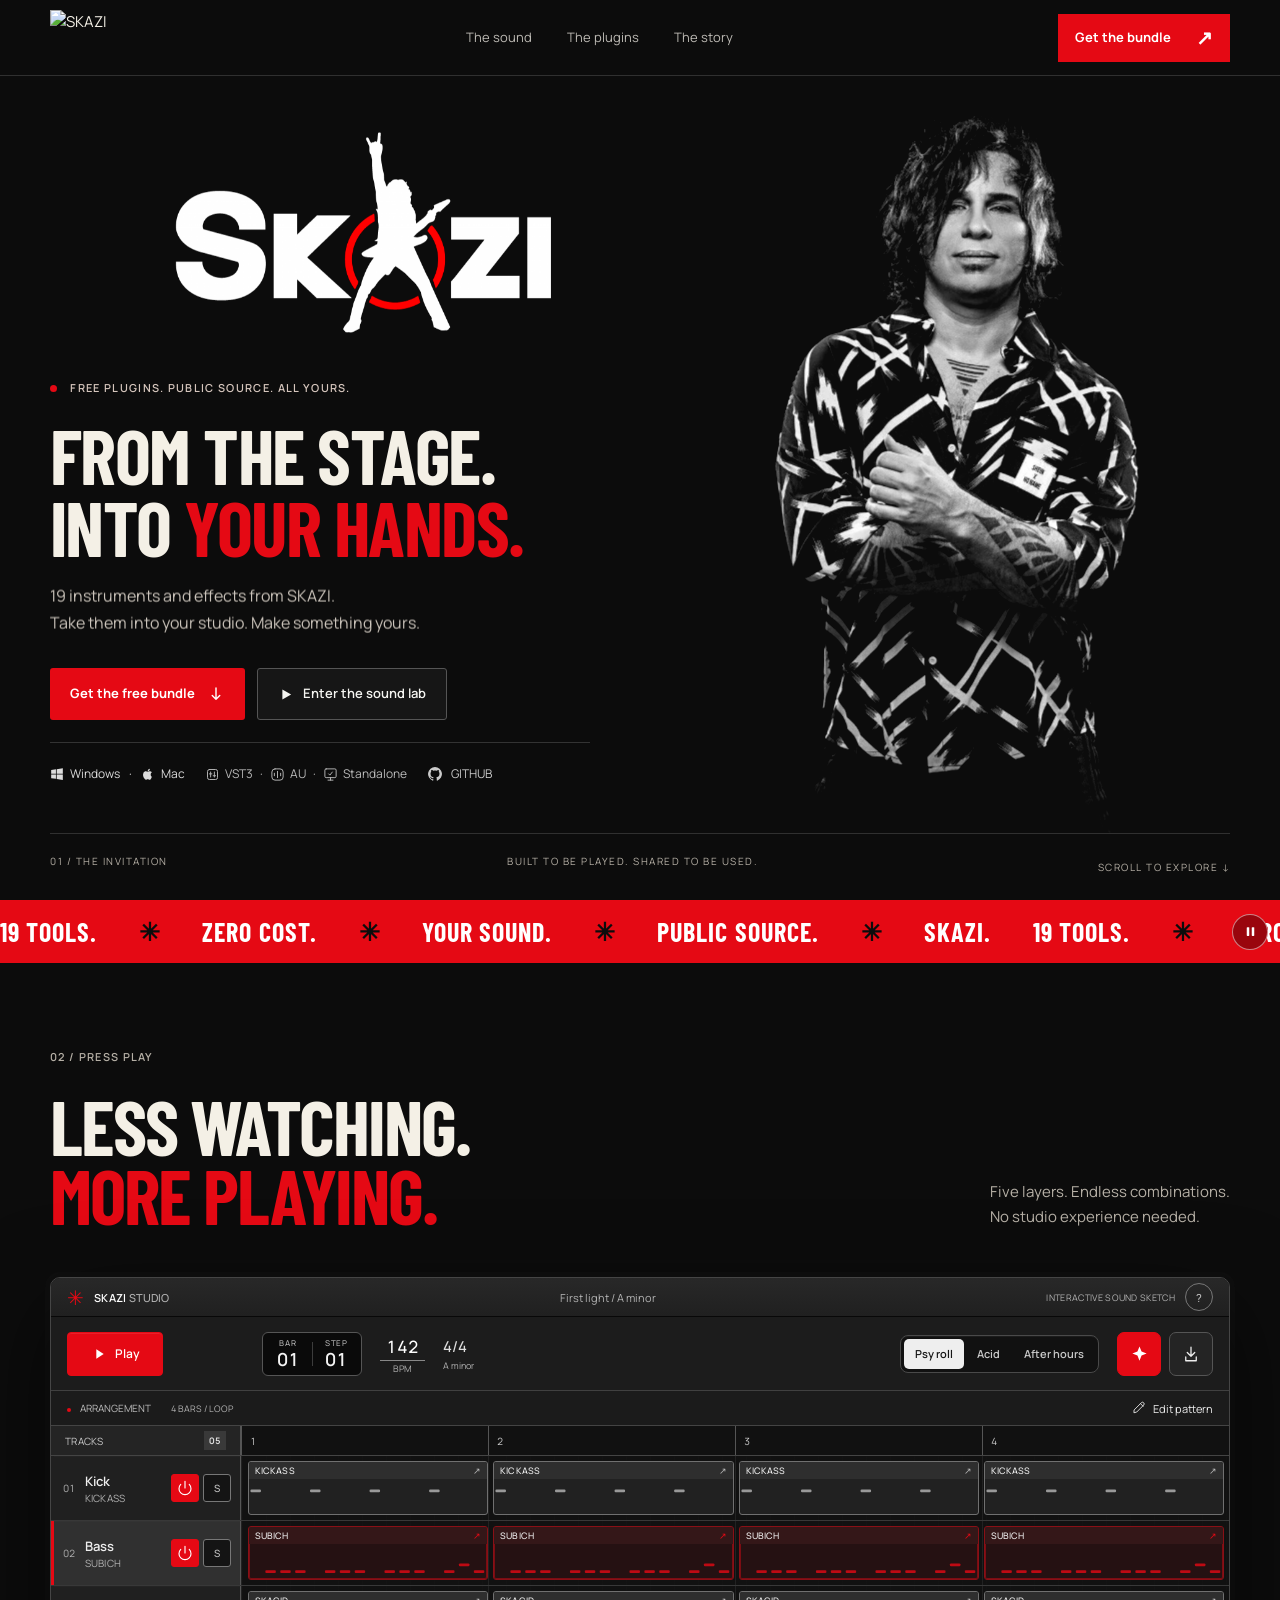
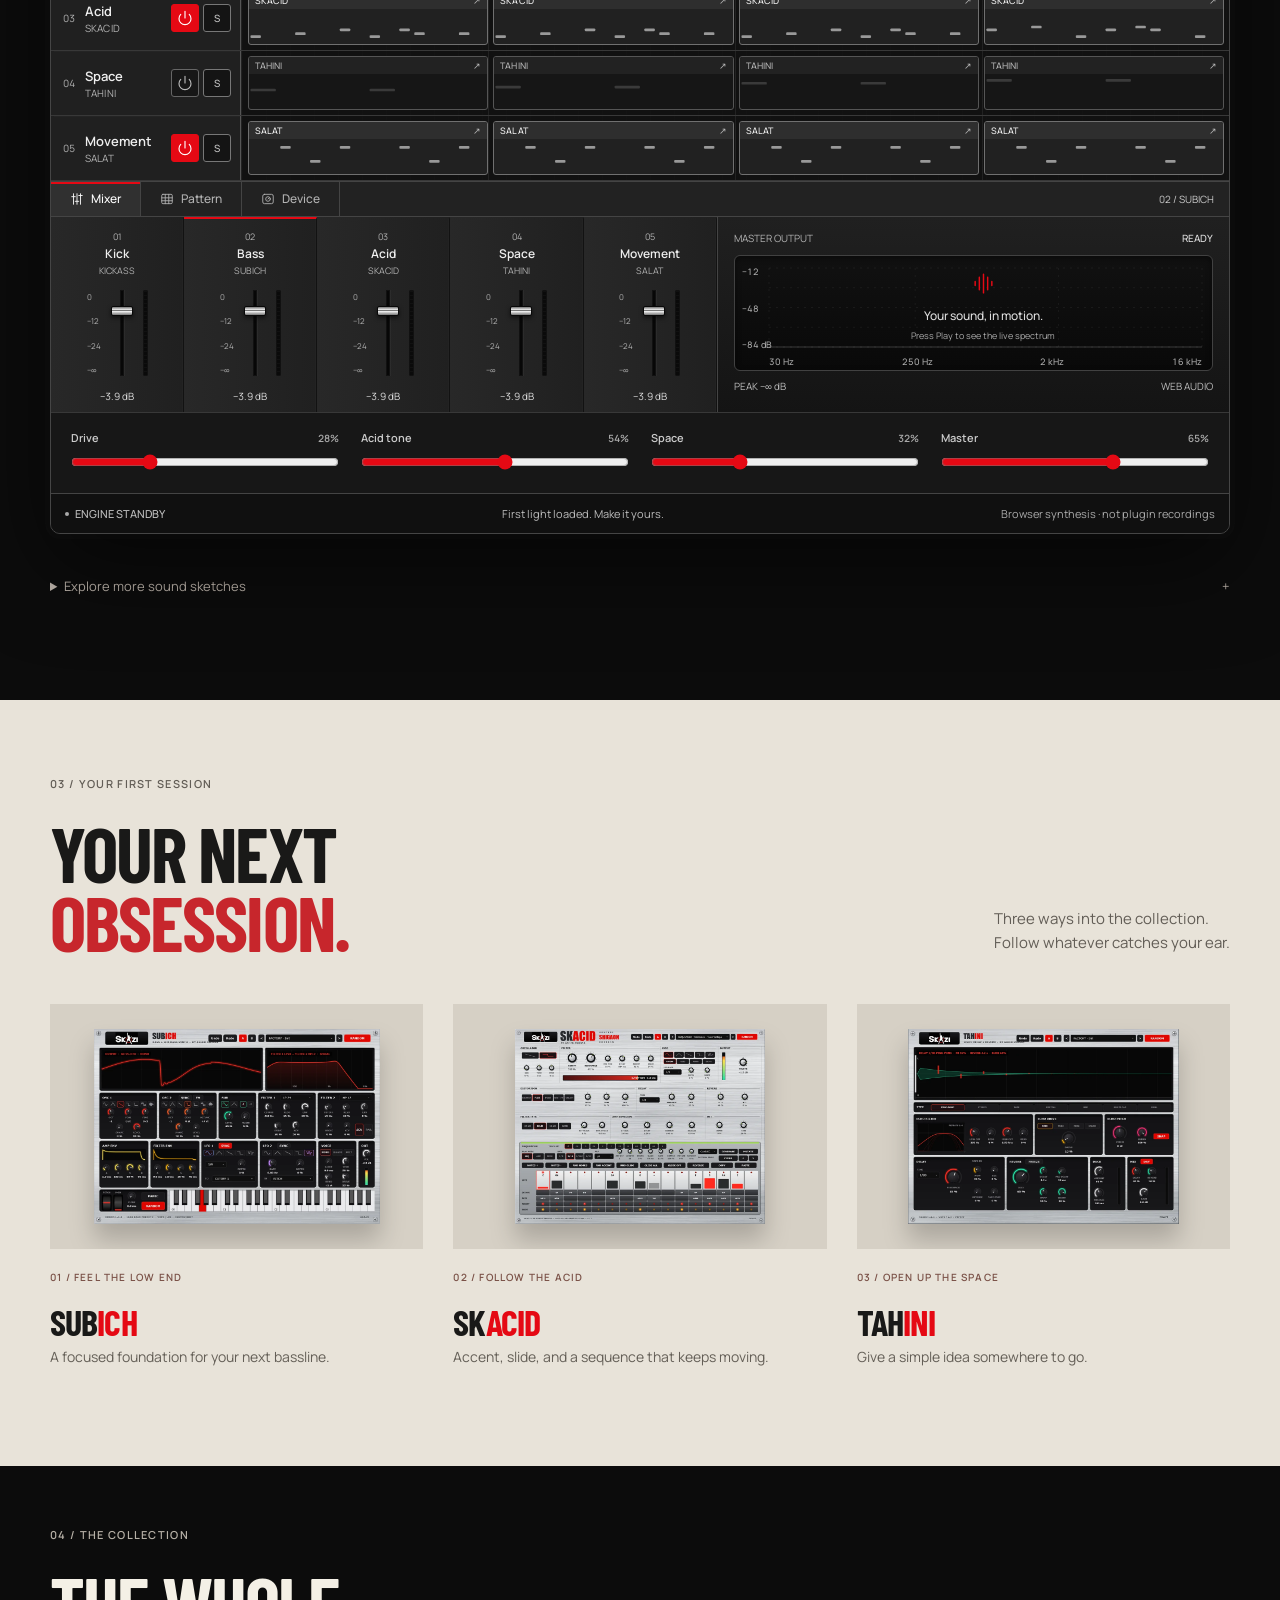
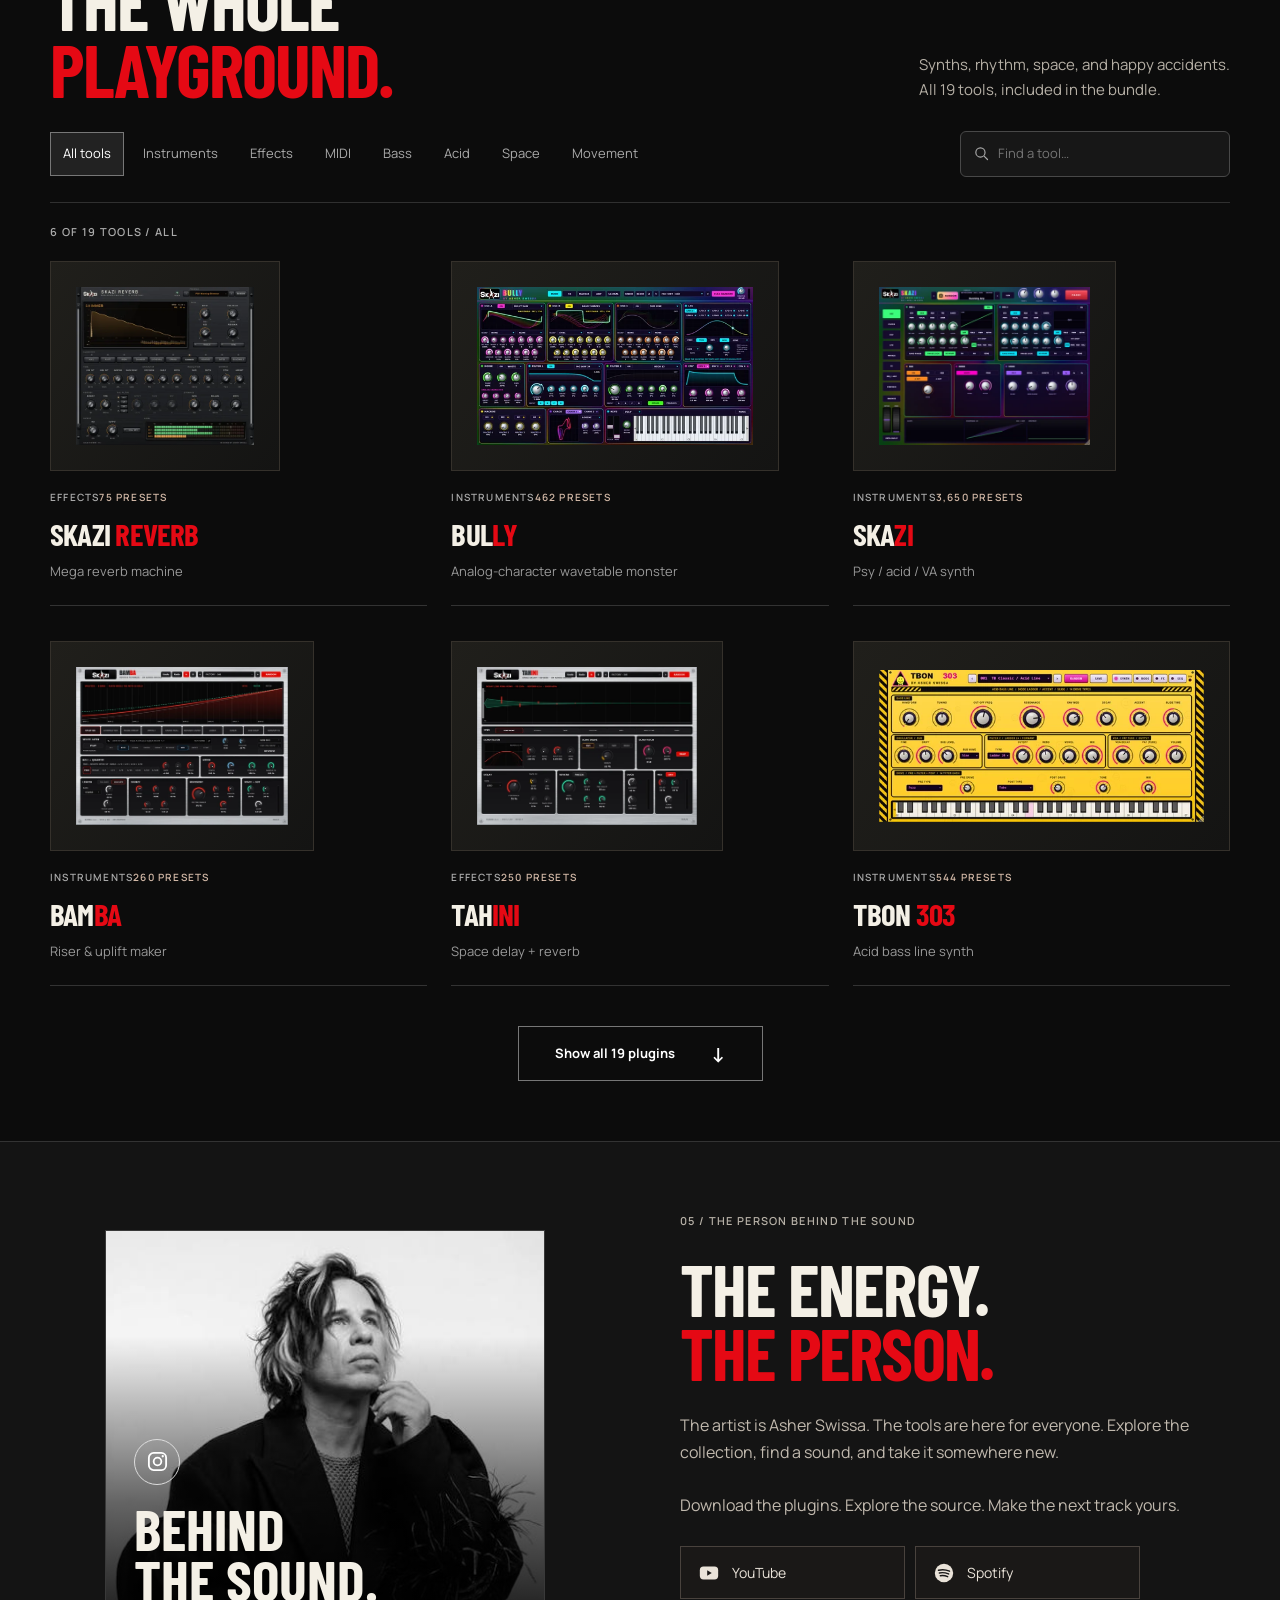
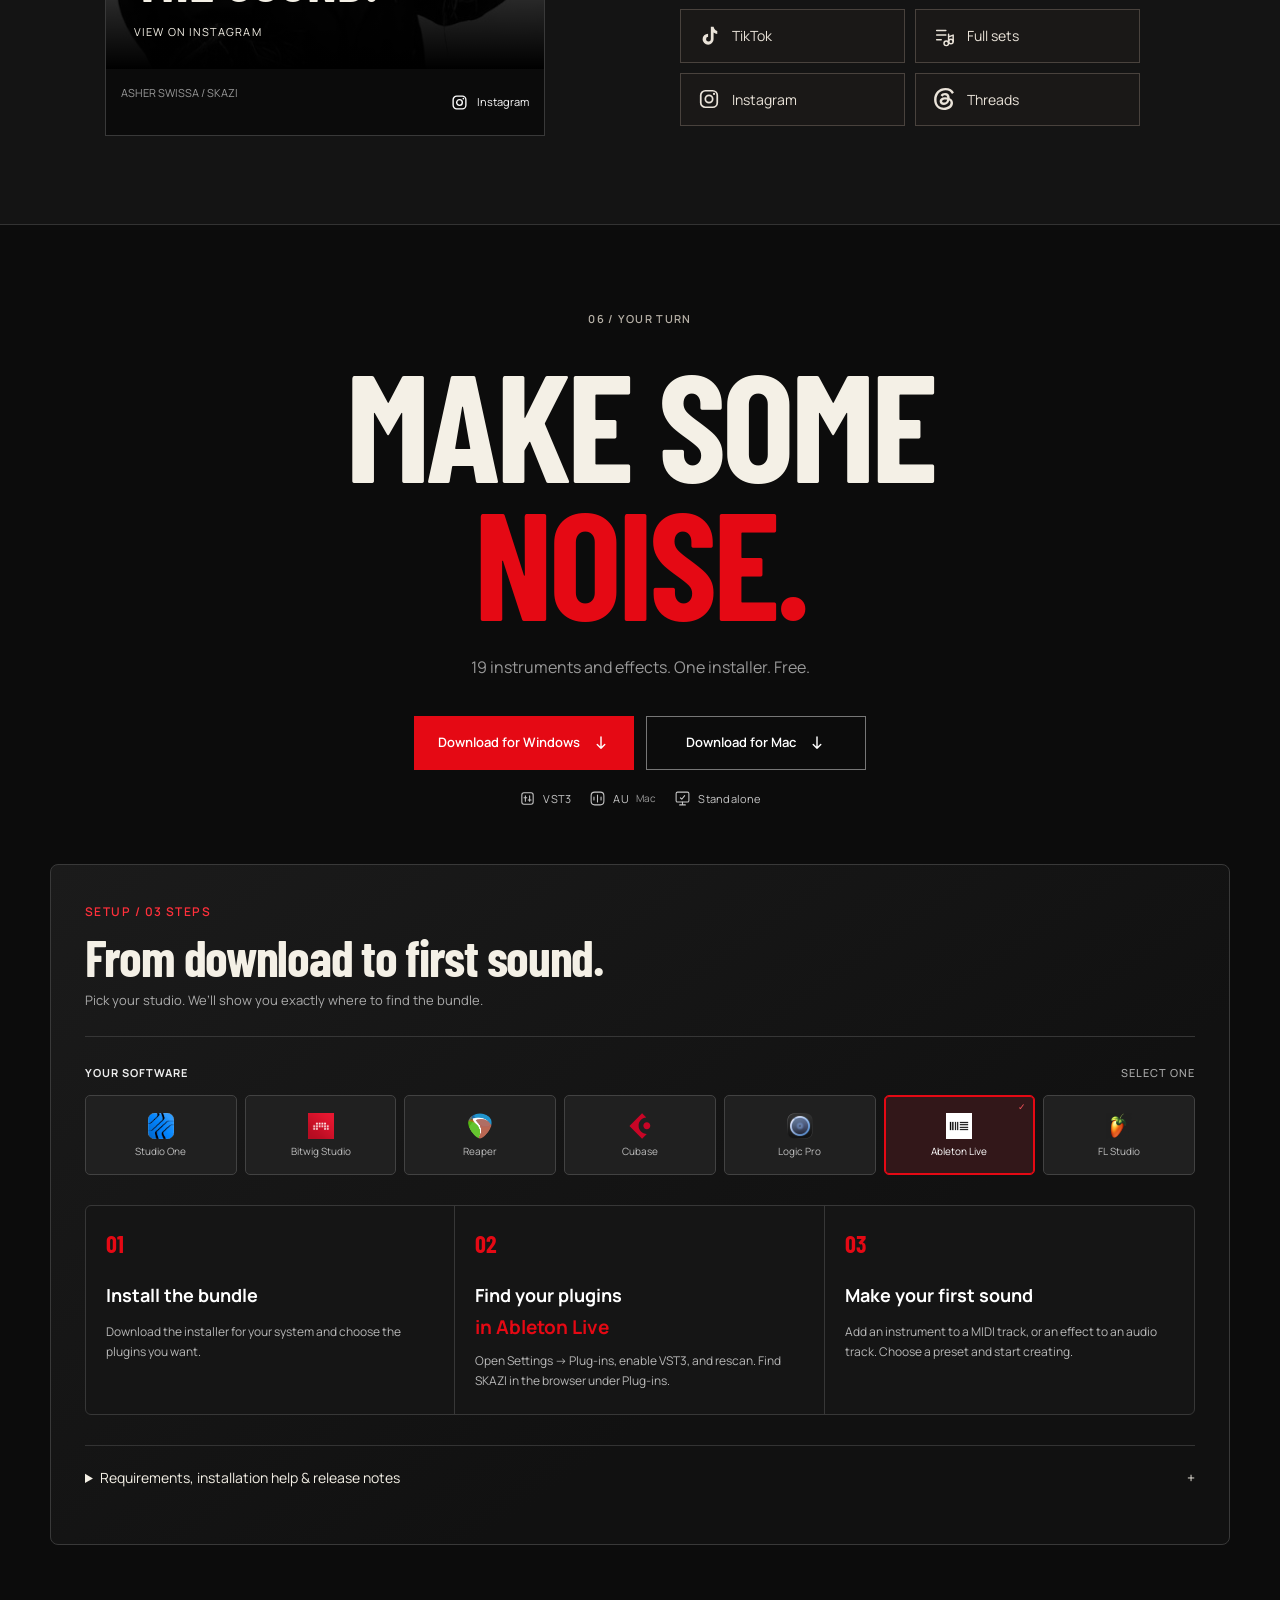
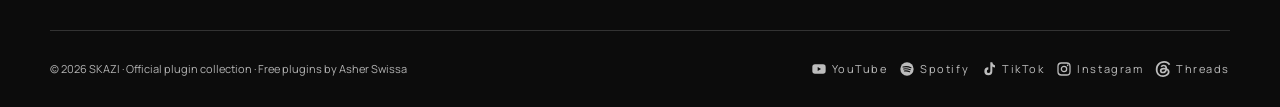
==== docs/demo/index.html @ 913bc7a5 "Stabilize hover surfaces and compact studio session actions" ====
<!doctype html>
<html lang="en"><head><meta charset="utf-8"><meta name="viewport" content="width=device-width,initial-scale=1"><title>SKAZI — From the stage. Into your hands.</title><meta name="description" content="Explore the SKAZI collection. Free synths and effects for your next track."><link rel="icon" href="../img/favicon.png"><script>
(()=>{const html=document.documentElement;try{const intro=new URL(location.href).searchParams.get('intro');const deep=location.hash&&location.hash!=='#'&&location.hash!=='#top';if(intro==='0'||matchMedia('(prefers-reduced-motion: reduce)').matches||(intro!=='1'&&(deep||sessionStorage.getItem('skazi-demo-intro-30'))))return;}catch{}html.classList.add('intro-pending');window.skaziOpeningFailsafe=setTimeout(()=>{html.classList.remove('intro-pending');const overlay=document.getElementById('site-intro');if(overlay)overlay.hidden=true;document.querySelectorAll('body>header,body>main,body>footer,body>.skip').forEach(el=>el.inert=false);},4500);})();
</script><link rel="stylesheet" href="demo.css?v=23"><link rel="stylesheet" href="direction.css?v=9"><link rel="stylesheet" href="motion.css?v=9"><link rel="stylesheet" href="refined.css?v=12"><link rel="stylesheet" href="workstation.css?v=19"><link rel="stylesheet" href="finish.css?v=31"><link rel="stylesheet" href="polish.css?v=27"><link rel="stylesheet" href="updates.css?v=28"><link rel="stylesheet" href="handoff.css?v=37"><script src="opening.js?v=30" defer></script><script src="studio-engine.js?v=36" defer></script><script src="demo.js?v=37" defer></script><script src="motion.js?v=37" defer></script><script src="workstation.js?v=36" defer></script><script src="pattern-editor.js?v=36" defer></script></head>
<body><div id="site-intro" tabindex="-1" role="dialog" aria-modal="true" aria-label="SKAZI introduction" hidden><div class="intro-mark"><img src="../img/skazi-hero-logo.png" alt="SKAZI" width="1024" height="532"></div><div class="intro-line" aria-hidden="true"></div><button type="button" class="intro-skip">SKIP INTRO</button></div><div class="reading-progress" aria-hidden="true"></div><a class="skip" href="#main">Skip to content</a>
<header><a href="#" class="brand header-brand-hidden" aria-label="SKAZI, back to top" aria-hidden="true" tabindex="-1"><img src="../img/skazi-logo.png" alt="SKAZI"></a><button class="mobile-menu" id="mobile-menu" aria-expanded="false" aria-controls="main-navigation">Menu</button><nav id="main-navigation" aria-label="Main navigation"><a href="#sound">The sound</a><a href="#collection">The plugins</a><a href="#story">The story</a></nav><a class="button small header-cta-hidden" id="header-download" aria-hidden="true" tabindex="-1" href="#download">Get the bundle <span>↗</span></a></header>
<main id="main" tabindex="-1"><section class="hero shell" aria-labelledby="hero-title"><div class="hero-wordmark"><img src="../img/skazi-hero-logo.png" alt="SKAZI"></div><div class="hero-art" data-color-portrait><img src="../img/skazi-artist-1280.webp" alt="Asher Swissa, SKAZI"><img src="../img/skazi-artist-1280.webp" class="hero-color-reveal" alt="" aria-hidden="true"><span class="art-caption">ASHER SWISSA — THE STUDIO IS OPEN</span></div><div class="hero-copy"><p class="eyebrow"><i></i> FREE PLUGINS. PUBLIC SOURCE. ALL YOURS.</p><h1 id="hero-title">FROM THE STAGE.<br>INTO <em>YOUR HANDS.</em></h1><p class="intro">19 instruments and effects from SKAZI.<br>Take them into your studio. Make something yours.</p><div class="actions"><a class="button" href="#download">Get the free bundle <svg class="download-icon" viewBox="0 0 24 24" aria-hidden="true"><path d="M12 4v15m-5-5 5 5 5-5"/></svg></a><a class="text-link" href="#sound"><svg viewBox="0 0 24 24" aria-hidden="true"><path d="m7 4 14 8-14 8z"/></svg>Enter the sound lab</a></div><div class="hero-facts"><span class="platform-support"><svg viewBox="0 0 24 24" aria-hidden="true"><path d="M2 5.2 10.2 4v7.4H2zm9.5-1.4L22 2v9.4H11.5zM2 12.9h8.2v7.4L2 19.1zm9.5 0H22v9.4l-10.5-1.8z"/></svg><span>Windows</span><span class="platform-and">·</span><svg viewBox="0 0 24 24" aria-hidden="true"><path d="M16.6 12.8c0-2.4 2-3.6 2.1-3.7-1.1-1.7-2.9-1.9-3.5-1.9-1.5-.2-2.9.8-3.7.8-.7 0-1.9-.8-3.2-.8-1.6 0-3.1 1-4 2.5-1.7 3-.5 7.3 1.2 9.7.8 1.1 1.7 2.4 2.9 2.4s1.6-.8 3.1-.8 1.8.8 3.1.8 2.1-1.1 2.8-2.3c.8-1.3 1.2-2.6 1.3-2.7-.1 0-2.1-.8-2.1-4zM14.2 5.9c.7-.8 1.1-1.8 1-2.9-.9 0-2 .6-2.7 1.4-.6.7-1.1 1.7-1 2.8 1 .1 2-.5 2.7-1.3z"/></svg><span>Mac</span></span><span class="format-support"><span><svg viewBox="0 0 24 24" aria-hidden="true"><rect x="4" y="4" width="16" height="16" rx="3"/><path d="M9 8v8m6-8v8M7 11h4m2 3h4"/></svg>VST3</span><span aria-hidden="true">·</span><span><svg viewBox="0 0 24 24" aria-hidden="true"><rect x="3" y="3" width="18" height="18" rx="5"/><path d="M7 10v4m5-7v10m5-7v4"/></svg>AU</span><span aria-hidden="true">·</span><span><svg viewBox="0 0 24 24" aria-hidden="true"><rect x="3" y="3" width="18" height="14" rx="2"/><path d="M8 21h8m-4-4v4m-3-10 2 2 4-5"/></svg>Standalone</span></span><a href="https://github.com/slazoasher/skazi-bundle" target="_blank" rel="noopener"><svg viewBox="0 0 24 24" aria-hidden="true"><path d="M12 1.5a10.5 10.5 0 0 0-3.32 20.46c.53.1.72-.23.72-.51v-1.79c-2.93.64-3.55-1.25-3.55-1.25-.48-1.21-1.17-1.53-1.17-1.53-.96-.66.07-.64.07-.64 1.06.08 1.62 1.09 1.62 1.09.94 1.61 2.46 1.14 3.06.87.09-.68.37-1.14.67-1.4-2.34-.27-4.8-1.17-4.8-5.19 0-1.15.41-2.09 1.08-2.82-.11-.27-.47-1.34.1-2.79 0 0 .88-.28 2.89 1.08a10.1 10.1 0 0 1 5.26 0c2.01-1.36 2.89-1.08 2.89-1.08.57 1.45.21 2.52.1 2.79.67.73 1.08 1.67 1.08 2.82 0 4.03-2.47 4.92-4.82 5.18.38.33.72.97.72 1.96v2.7c0 .28.19.61.73.51A10.5 10.5 0 0 0 12 1.5z"/></svg>GITHUB</a></div></div><div class="hero-foot"><span>01 / THE INVITATION</span><span>BUILT TO BE PLAYED. SHARED TO BE USED.</span><a href="#sound">SCROLL TO EXPLORE ↓</a></div></section><div class="ticker" aria-hidden="true"><span>19 TOOLS.</span>✳<span>ZERO COST.</span>✳<span>YOUR SOUND.</span>✳<span>PUBLIC SOURCE.</span>✳<span>SKAZI.</span></div>
<section class="shell section" id="sound"><div class="section-heading"><div><p class="eyebrow">02 / PRESS PLAY</p><h2>LESS WATCHING.<br><em>MORE PLAYING.</em></h2></div><p>Five layers. Endless combinations.<br>No studio experience needed.</p></div><div class="lab studio-workstation" id="lab"><div class="studio-title"><span class="studio-emblem" aria-hidden="true">✳</span><span>SKAZI <b>STUDIO</b></span><span class="project-name"><span id="session-title">First light / A minor</span></span><span class="studio-demo">INTERACTIVE SOUND SKETCH</span><button id="studio-help-toggle" aria-label="How to use the studio" aria-expanded="false" aria-controls="studio-help" title="How to use the studio">?</button></div><div id="studio-help" hidden><b>Your first session</b><span>1. Press Play.</span><span>2. Use the power icons to enable tracks, or S to solo one.</span><span>3. Shape levels in Mixer. Edit notes in Pattern. Presets and builds enter on the next bar. Save loop exports your mix as WAV.</span></div><div class="studio-transport"><div class="transport-actions"><button id="transport" class="button audio-control" aria-label="Play" aria-pressed="false"><svg viewBox="0 0 24 24" aria-hidden="true"><path d="m8 5 11 7-11 7z"/></svg><span class="control-label">Play</span></button><button id="reset-session" class="transport-reset audio-control" aria-label="Stop and rewind" title="Stop and rewind" hidden><svg viewBox="0 0 24 24" aria-hidden="true"><rect x="6" y="6" width="12" height="12" rx="2"/></svg><span class="control-label">Stop</span></button></div><div class="studio-time" role="group" aria-label="Loop position: bar and step"><div class="position-values"><span class="position-unit"><small>BAR</small><b id="daw-bar">01</b></span><span class="position-divider" aria-hidden="true"></span><span class="position-unit"><small>STEP</small><b id="daw-step">01</b></span></div><span id="daw-position" class="sr" aria-hidden="true">01 : 01</span></div><label class="tempo-control"><input id="studio-tempo" type="number" min="80" max="170" value="142" aria-label="Tempo in beats per minute"><span>BPM</span></label><div class="studio-meter"><b>4/4</b><span id="session-key">A minor</span></div><div class="studio-presets" role="group" aria-label="Session preset"><button data-session="roll" aria-pressed="true"><b>Psy roll</b></button><button data-session="acid" aria-pressed="false"><b>Acid</b></button><button data-session="minimal" aria-pressed="false"><b>After hours</b></button></div><div class="studio-session-actions" role="group" aria-label="Session actions"><button id="build-drop" aria-label="Build the drop" title="Build the drop" class="button outline"><svg viewBox="0 0 24 24" aria-hidden="true"><path d="m12 3 2.6 6.4L21 12l-6.4 2.6L12 21l-2.6-6.4L3 12l6.4-2.6z"/></svg></button><button id="export-loop" type="button" aria-label="Save loop as WAV" title="Save four bars as stereo WAV"><svg viewBox="0 0 24 24" aria-hidden="true"><path d="M12 3v12m-5-5 5 5 5-5M5 16v5h14v-5"/></svg></button></div></div><div class="arranger-caption"><span><i></i> ARRANGEMENT</span><span>4 BARS / LOOP</span><button id="edit-pattern" aria-pressed="false"><svg viewBox="0 0 24 24" aria-hidden="true"><path d="m15 5 4 4M4 20l4-1L20 7a2.8 2.8 0 0 0-4-4L4 15z"/></svg><span>Edit pattern</span></button></div><div class="arranger-scroll" tabindex="0" role="region" aria-label="Four-bar arrangement. Scroll horizontally to explore the timeline."><div class="daw-arrangement"><div class="arranger-ruler"><span>TRACKS <b>05</b></span><div><span>1</span><span>2</span><span>3</span><span>4</span></div></div><div class="rack-playhead" aria-hidden="true"></div><div class="arranger-track" data-track="kick" style="--track-color:var(--kick)"><div class="arranger-track-head"><button class="select-track" data-select-track="kick" aria-pressed="false" aria-label="Select Kick track"><span>01</span><div><b>Kick</b><small>KICKASS</small></div></button><div class="track-tools"><button data-layer="kick" aria-pressed="true" aria-label="Enable Kick" title="Enable / mute Kick"><svg viewBox="0 0 24 24" aria-hidden="true"><path d="M18.36 6.64a9 9 0 1 1-12.73 0M12 2v10"/></svg></button><button data-solo="kick" aria-pressed="false" aria-label="Solo Kick" title="Solo Kick">S</button></div></div><div class="arranger-clips" role="group" data-clips="kick" aria-label="Kick clips"></div></div><div class="arranger-track" data-track="bass" style="--track-color:var(--bass)"><div class="arranger-track-head"><button class="select-track" data-select-track="bass" aria-pressed="true" aria-label="Select Bass track"><span>02</span><div><b>Bass</b><small>SUBICH</small></div></button><div class="track-tools"><button data-layer="bass" aria-pressed="true" aria-label="Enable Bass" title="Enable / mute Bass"><svg viewBox="0 0 24 24" aria-hidden="true"><path d="M18.36 6.64a9 9 0 1 1-12.73 0M12 2v10"/></svg></button><button data-solo="bass" aria-pressed="false" aria-label="Solo Bass" title="Solo Bass">S</button></div></div><div class="arranger-clips" role="group" data-clips="bass" aria-label="Bass clips"></div></div><div class="arranger-track" data-track="acid" style="--track-color:var(--acid)"><div class="arranger-track-head"><button class="select-track" data-select-track="acid" aria-pressed="false" aria-label="Select Acid track"><span>03</span><div><b>Acid</b><small>SKACID</small></div></button><div class="track-tools"><button data-layer="acid" aria-pressed="false" aria-label="Enable Acid" title="Enable / mute Acid"><svg viewBox="0 0 24 24" aria-hidden="true"><path d="M18.36 6.64a9 9 0 1 1-12.73 0M12 2v10"/></svg></button><button data-solo="acid" aria-pressed="false" aria-label="Solo Acid" title="Solo Acid">S</button></div></div><div class="arranger-clips" role="group" data-clips="acid" aria-label="Acid clips"></div></div><div class="arranger-track" data-track="space" style="--track-color:var(--space)"><div class="arranger-track-head"><button class="select-track" data-select-track="space" aria-pressed="false" aria-label="Select Space track"><span>04</span><div><b>Space</b><small>TAHINI</small></div></button><div class="track-tools"><button data-layer="space" aria-pressed="false" aria-label="Enable Space" title="Enable / mute Space"><svg viewBox="0 0 24 24" aria-hidden="true"><path d="M18.36 6.64a9 9 0 1 1-12.73 0M12 2v10"/></svg></button><button data-solo="space" aria-pressed="false" aria-label="Solo Space" title="Solo Space">S</button></div></div><div class="arranger-clips" role="group" data-clips="space" aria-label="Space clips"></div></div><div class="arranger-track" data-track="fx" style="--track-color:var(--fx)"><div class="arranger-track-head"><button class="select-track" data-select-track="fx" aria-pressed="false" aria-label="Select Movement track"><span>05</span><div><b>Movement</b><small>SALAT</small></div></button><div class="track-tools"><button data-layer="fx" aria-pressed="false" aria-label="Enable Movement" title="Enable / mute Movement"><svg viewBox="0 0 24 24" aria-hidden="true"><path d="M18.36 6.64a9 9 0 1 1-12.73 0M12 2v10"/></svg></button><button data-solo="fx" aria-pressed="false" aria-label="Solo Movement" title="Solo Movement">S</button></div></div><div class="arranger-clips" role="group" data-clips="fx" aria-label="Movement clips"></div></div><div class="sequencer" aria-hidden="true"></div></div></div><div class="studio-dock-tabs" role="tablist" aria-label="Studio panels"><button role="tab" data-studio-panel="mixer" id="tab-mixer" aria-controls="panel-mixer" aria-selected="true"><svg viewBox="0 0 24 24" aria-hidden="true"><path d="M6 3v18m6-18v18m6-18v18M3 8h6m0 8h6m0-10h6"/></svg><span>Mixer</span></button><button role="tab" data-studio-panel="pattern" id="tab-pattern" aria-controls="panel-pattern" aria-selected="false"><svg viewBox="0 0 24 24" aria-hidden="true"><rect x="3" y="4" width="18" height="16" rx="2"/><path d="M9 4v16m6-16v16M3 10h18m-18 5h18"/></svg><span>Pattern</span></button><button role="tab" data-studio-panel="device" id="tab-device" aria-controls="panel-device" aria-selected="false"><svg viewBox="0 0 24 24" aria-hidden="true"><rect x="3" y="4" width="18" height="16" rx="3"/><circle cx="12" cy="12" r="4"/><path d="m12 12 2-2"/></svg><span>Device</span></button><span id="selected-track-label">02 / SUBICH</span></div><div class="studio-dock"><div id="panel-mixer" class="studio-panel" role="tabpanel" aria-labelledby="tab-mixer"><div class="studio-channels" role="group" aria-label="Channel mixer"><label class="studio-channel" style="--track-color:var(--kick)"><span>01</span><b>Kick</b><small>KICKASS</small><div class="studio-fader"><div class="fader-scale" aria-hidden="true"><span>0</span><span>−12</span><span>−24</span><span>−∞</span></div><input type="range" min="0" max="100" value="80" data-level="kick" aria-label="Kick volume"><div class="channel-meter" data-meter="kick" aria-hidden="true"></div></div><output data-level-output="kick">−3.9 dB</output></label><label class="studio-channel" style="--track-color:var(--bass)"><span>02</span><b>Bass</b><small>SUBICH</small><div class="studio-fader"><div class="fader-scale" aria-hidden="true"><span>0</span><span>−12</span><span>−24</span><span>−∞</span></div><input type="range" min="0" max="100" value="80" data-level="bass" aria-label="Bass volume"><div class="channel-meter" data-meter="bass" aria-hidden="true"></div></div><output data-level-output="bass">−3.9 dB</output></label><label class="studio-channel" style="--track-color:var(--acid)"><span>03</span><b>Acid</b><small>SKACID</small><div class="studio-fader"><div class="fader-scale" aria-hidden="true"><span>0</span><span>−12</span><span>−24</span><span>−∞</span></div><input type="range" min="0" max="100" value="80" data-level="acid" aria-label="Acid volume"><div class="channel-meter" data-meter="acid" aria-hidden="true"></div></div><output data-level-output="acid">−3.9 dB</output></label><label class="studio-channel" style="--track-color:var(--space)"><span>04</span><b>Space</b><small>TAHINI</small><div class="studio-fader"><div class="fader-scale" aria-hidden="true"><span>0</span><span>−12</span><span>−24</span><span>−∞</span></div><input type="range" min="0" max="100" value="80" data-level="space" aria-label="Space volume"><div class="channel-meter" data-meter="space" aria-hidden="true"></div></div><output data-level-output="space">−3.9 dB</output></label><label class="studio-channel" style="--track-color:var(--fx)"><span>05</span><b>Movement</b><small>SALAT</small><div class="studio-fader"><div class="fader-scale" aria-hidden="true"><span>0</span><span>−12</span><span>−24</span><span>−∞</span></div><input type="range" min="0" max="100" value="80" data-level="fx" aria-label="Movement volume"><div class="channel-meter" data-meter="fx" aria-hidden="true"></div></div><output data-level-output="fx">−3.9 dB</output></label></div><div class="studio-master"><div class="master-caption"><span>MASTER OUTPUT</span><strong id="session-state">READY</strong></div><div class="sound-stage"><canvas id="sound-canvas" role="img" aria-label="Live frequency spectrum with peak hold, from 30 Hz to 16 kHz and minus 84 to minus 12 decibels."></canvas><div class="spectrum-axis-y" aria-hidden="true"><span>−12</span><span>−48</span><span>−84 dB</span></div><div class="spectrum-axis-x" aria-hidden="true"><span>30 Hz</span><span>250 Hz</span><span>2 kHz</span><span>16 kHz</span></div><div class="spectrum-idle" aria-hidden="true"><span class="spectrum-idle-icon"><svg viewBox="0 0 24 24"><path d="M4 10v4m4-8v12m4-15v18m4-15v12m4-8v4"/></svg></span><b>Your sound, in motion.</b><span>Press Play to see the live spectrum</span></div></div><div class="master-readout"><span id="master-peak">PEAK −∞ dB</span><span id="engine-rate">WEB AUDIO</span></div><span id="session-layers" class="sr">KICK + BASS</span></div></div><div id="panel-pattern" class="studio-panel" role="tabpanel" aria-labelledby="tab-pattern" hidden><div class="pattern-channel" data-editor="kick" hidden style="--track-color:var(--kick)"><div class="pattern-key"><b>Kick</b><span>KICKASS / 16 STEPS</span><small>Click to add or select a note. Shape it below.</small></div><div class="track-pattern" data-pattern="kick" role="group" aria-label="Kick pattern"></div></div><div class="pattern-channel" data-editor="bass"  style="--track-color:var(--bass)"><div class="pattern-key"><b>Bass</b><span>SUBICH / 16 STEPS</span><small>Click to add or select a note. Shape it below.</small></div><div class="track-pattern" data-pattern="bass" role="group" aria-label="Bass pattern"></div></div><div class="pattern-channel" data-editor="acid" hidden style="--track-color:var(--acid)"><div class="pattern-key"><b>Acid</b><span>SKACID / 16 STEPS</span><small>Click to add or select a note. Shape it below.</small></div><div class="track-pattern" data-pattern="acid" role="group" aria-label="Acid pattern"></div></div><div class="pattern-channel" data-editor="space" hidden style="--track-color:var(--space)"><div class="pattern-key"><b>Space</b><span>TAHINI / 16 STEPS</span><small>Click to add or select a note. Shape it below.</small></div><div class="track-pattern" data-pattern="space" role="group" aria-label="Space pattern"></div></div><div class="pattern-channel" data-editor="fx" hidden style="--track-color:var(--fx)"><div class="pattern-key"><b>Movement</b><span>SALAT / 16 STEPS</span><small>Click to add or select a note. Shape it below.</small></div><div class="track-pattern" data-pattern="fx" role="group" aria-label="Movement pattern"></div></div></div><div id="panel-device" class="studio-panel" role="tabpanel" aria-labelledby="tab-device" hidden><div class="device-channel" data-device="kick" hidden><img src="../img/kickass-480.webp" alt="KICKASS interface"><div><span class="studio-label">PLUGIN COLLECTION</span><h3>KICKASS</h3><p>Explore the instrument or effect behind this track.</p><button class="device-open" data-plugin="Kickass" aria-label="Open Kickass plugin details" aria-haspopup="dialog" aria-controls="plugin-dialog"><svg viewBox="0 0 24 24" aria-hidden="true"><path d="M9 4H4v5M15 4h5v5M9 20H4v-5M15 20h5v-5"/></svg></button></div></div><div class="device-channel" data-device="bass" ><img src="../img/subich-480.webp" alt="SUBICH interface"><div><span class="studio-label">PLUGIN COLLECTION</span><h3>SUBICH</h3><p>Explore the instrument or effect behind this track.</p><button class="device-open" data-plugin="Subich" aria-label="Open Subich plugin details" aria-haspopup="dialog" aria-controls="plugin-dialog"><svg viewBox="0 0 24 24" aria-hidden="true"><path d="M9 4H4v5M15 4h5v5M9 20H4v-5M15 20h5v-5"/></svg></button></div></div><div class="device-channel" data-device="acid" hidden><img src="../img/skacid-480.webp" alt="SKACID interface"><div><span class="studio-label">PLUGIN COLLECTION</span><h3>SKACID</h3><p>Explore the instrument or effect behind this track.</p><button class="device-open" data-plugin="Skacid" aria-label="Open Skacid plugin details" aria-haspopup="dialog" aria-controls="plugin-dialog"><svg viewBox="0 0 24 24" aria-hidden="true"><path d="M9 4H4v5M15 4h5v5M9 20H4v-5M15 20h5v-5"/></svg></button></div></div><div class="device-channel" data-device="space" hidden><img src="../img/tahini-480.webp" alt="TAHINI interface"><div><span class="studio-label">PLUGIN COLLECTION</span><h3>TAHINI</h3><p>Explore the instrument or effect behind this track.</p><button class="device-open" data-plugin="Tahini" aria-label="Open Tahini plugin details" aria-haspopup="dialog" aria-controls="plugin-dialog"><svg viewBox="0 0 24 24" aria-hidden="true"><path d="M9 4H4v5M15 4h5v5M9 20H4v-5M15 20h5v-5"/></svg></button></div></div><div class="device-channel" data-device="fx" hidden><img src="../img/salat-480.webp" alt="SALAT interface"><div><span class="studio-label">PLUGIN COLLECTION</span><h3>SALAT</h3><p>Explore the instrument or effect behind this track.</p><button class="device-open" data-plugin="Salat" aria-label="Open Salat plugin details" aria-haspopup="dialog" aria-controls="plugin-dialog"><svg viewBox="0 0 24 24" aria-hidden="true"><path d="M9 4H4v5M15 4h5v5M9 20H4v-5M15 20h5v-5"/></svg></button></div></div></div></div><div class="studio-shaping" role="group" aria-label="Shape your sound"><label><span>Drive</span><input type="range" min="0" max="100" value="28" data-shape="drive" aria-label="Drive"><output>28%</output></label><label><span>Acid tone</span><input type="range" min="0" max="100" value="54" data-shape="tone" aria-label="Acid tone"><output>54%</output></label><label><span>Space</span><input type="range" min="0" max="100" value="32" data-shape="space" aria-label="Space"><output>32%</output></label><label><span>Master</span><input type="range" min="0" max="100" value="65" data-shape="master" aria-label="Master"><output>65%</output></label></div><div class="studio-status"><span><i></i><b id="engine-state">ENGINE STANDBY</b></span><span id="drop-status" aria-live="polite">Press Play to start. Select a clip to edit its track.</span><span>Browser synthesis · not plugin recordings</span></div></div><details class="sound-extras"><summary>Explore more sound sketches <span>+</span></summary><div class="listen-grid"><button class="listen" data-audio="sub" aria-pressed="false"><span class="micro">01 / LOW END</span><strong>Under<br>your skin.</strong><div class="wave" aria-hidden="true"></div><span class="listen-bottom">Rolling bass <b>▶</b></span></button><button class="listen acid" data-audio="acid" aria-pressed="false"><span class="micro">02 / ACID</span><strong>A little<br>unstable.</strong><div class="wave" aria-hidden="true"></div><span class="listen-bottom">Acid sequence <b>▶</b></span></button><button class="listen psy" data-audio="psy" aria-pressed="false"><span class="micro">03 / ENERGY</span><strong>Find your<br>dancefloor.</strong><div class="wave" aria-hidden="true"></div><span class="listen-bottom">Full groove <b>▶</b></span></button></div><p class="note">Concept audio for this website demo. These examples are synthesized previews, not recordings of the plugins.</p><p class="sr" id="audio-status" aria-live="polite"></p>
<div id="compare-mount"></div></details></section>
<section class="featured-section"><div class="shell section"><div class="section-heading"><div><p class="eyebrow">03 / YOUR FIRST SESSION</p><h2>YOUR NEXT<br><em>OBSESSION.</em></h2></div><p>Three ways into the collection.<br>Follow whatever catches your ear.</p></div><div id="featured" class="featured-grid"></div></div></section>
<section class="shell section" id="collection"><div class="section-heading"><div><p class="eyebrow">04 / THE COLLECTION</p><h2>THE WHOLE<br><em>PLAYGROUND.</em></h2></div><p>Synths, rhythm, space, and happy accidents.<br>All 19 tools, included in the bundle.</p></div><div class="collection-drawer"><div class="browse"><div class="filters" role="group" aria-label="Filter collection"><button data-filter="All" aria-pressed="true">All tools</button><button data-filter="Instruments" aria-pressed="false">Instruments</button><button data-filter="Effects" aria-pressed="false">Effects</button><button data-filter="MIDI" aria-pressed="false">MIDI</button><button data-filter="Bass" aria-pressed="false">Bass</button><button data-filter="Acid" aria-pressed="false">Acid</button><button data-filter="Space" aria-pressed="false">Space</button><button data-filter="Movement" aria-pressed="false">Movement</button></div><label class="search"><svg class="search-icon" viewBox="0 0 24 24" aria-hidden="true"><circle cx="10.5" cy="10.5" r="6.5"/><path d="m16 16 4.5 4.5"/></svg><input type="search" id="search" placeholder="Find a tool…" aria-label="Search plugins" aria-describedby="search-hint" inputmode="search" lang="en"></label><span id="search-hint" class="search-hint" hidden>English letters, numbers and common name symbols only.</span></div><p id="result-count" class="micro" aria-live="polite"></p><div id="catalog" class="catalog"></div><button class="button outline catalog-more" id="catalog-more" aria-expanded="false" aria-controls="catalog">Show all 19 plugins <svg class="download-icon" viewBox="0 0 24 24" aria-hidden="true"><path d="M12 4v15m-5-5 5 5 5-5"/></svg></button></div></section>
<section class="story-section" id="story"><div class="shell story"><div class="video-card"><div id="video-placeholder" data-color-portrait><img src="../img/skazi-story-portrait.png" alt="Asher Swissa, SKAZI, in a black coat" loading="lazy" width="447" height="447"><img class="story-color-reveal" src="../img/skazi-story-portrait.png" alt="" aria-hidden="true" loading="lazy" width="447" height="447"><a class="instagram-poster" href="https://www.instagram.com/p/De4S-hiNfsQ/" target="_blank" rel="noopener"><span class="round-play instagram-icon" aria-hidden="true"><svg viewBox="0 0 24 24" aria-hidden="true"><rect x="3" y="3" width="18" height="18" rx="5" class="icon-outline"/><circle cx="12" cy="12" r="4" class="icon-outline"/><circle cx="17.5" cy="6.5" r="1.2"/></svg></span><strong>BEHIND<br>THE SOUND.</strong><span>VIEW ON INSTAGRAM</span></a></div><div class="video-footer"><span>ASHER SWISSA / SKAZI</span><a href="https://www.instagram.com/p/De4S-hiNfsQ/" target="_blank" rel="noopener"><svg viewBox="0 0 24 24" aria-hidden="true"><rect x="3" y="3" width="18" height="18" rx="5" class="icon-outline"/><circle cx="12" cy="12" r="4" class="icon-outline"/><circle cx="17.5" cy="6.5" r="1.2"/></svg><span>Instagram</span></a></div></div><div class="story-copy"><p class="eyebrow">05 / THE PERSON BEHIND THE SOUND</p><h2>THE ENERGY.<br><em>THE PERSON.</em></h2><p>The artist is Asher Swissa. The tools are here for everyone. Explore the collection, find a sound, and take it somewhere new.</p><p>Download the plugins. Explore the source. Make the next track yours.</p><nav class="artist-socials" aria-label="SKAZI personal pages"><a href="https://www.youtube.com/user/DJSkaziOfficial" target="_blank" rel="noopener noreferrer" aria-label="Watch on YouTube"><svg viewBox="0 0 24 24" aria-hidden="true"><rect x="2" y="5" width="20" height="14" rx="4"/><path d="m10 9 5 3-5 3z" class="icon-cutout"/></svg><span>YouTube</span></a><a href="https://open.spotify.com/artist/4ZLrfqX4cxTrthF8AILMAM" target="_blank" rel="noopener noreferrer" aria-label="Listen on Spotify"><svg viewBox="0 0 24 24" aria-hidden="true"><circle cx="12" cy="12" r="10"/><path d="M6 9c4-1 8-.7 12 1M7 12c3-.8 6-.5 10 1M8 15c3-.5 5-.3 8 1" class="icon-stroke"/></svg><span>Spotify</span></a><a href="https://www.tiktok.com/@djskazi" target="_blank" rel="noopener noreferrer" aria-label="Follow on TikTok"><svg viewBox="0 0 24 24" aria-hidden="true"><path d="M14 2h3c.4 2.6 2 4.2 4 4.5v3.3a10 10 0 0 1-4-1.5v7.2a6 6 0 1 1-6-6v3.4a2.6 2.6 0 1 0 3 2.6z"/></svg><span>TikTok</span></a><a href="https://www.youtube.com/playlist?list=PL9AD2B5FEE402D9B8" target="_blank" rel="noopener noreferrer" aria-label="Watch full sets on YouTube"><svg viewBox="0 0 24 24" aria-hidden="true"><path d="M4 6h10M4 11h10M4 16h5m8-6v10m0-7 5-2v7"/><circle cx="14.5" cy="20" r="2.5"/><circle cx="19.5" cy="18" r="2.5"/></svg><span>Full sets</span></a><a href="https://www.instagram.com/skazi_asher/" target="_blank" rel="noopener noreferrer" aria-label="Follow on Instagram"><svg viewBox="0 0 24 24" aria-hidden="true"><rect x="3" y="3" width="18" height="18" rx="5" class="icon-outline"/><circle cx="12" cy="12" r="4" class="icon-outline"/><circle cx="17.5" cy="6.5" r="1.2"/></svg><span>Instagram</span></a><a href="https://www.threads.com/@skazi_asher" target="_blank" rel="noopener noreferrer" aria-label="Follow on Threads"><svg viewBox="0 0 24 24" aria-hidden="true"><path d="M18.263 11.097c-.03-3.486-1.92-5.586-5.111-5.586-2.13 0-3.922.963-4.863 2.499l2.062 1.438c.535-.843 1.272-1.543 2.628-1.543 1.528 0 2.318.85 2.544 2.431a15 15 0 0 0-2.236-.173c-4.125 0-6.068 1.867-6.068 4.336s1.943 3.99 4.804 3.99c3.139 0 5.013-2.115 5.781-4.735.798.361 1.348 1.204 1.348 2.47 0 3.387-3.907 5.232-7.22 5.232-4.885 0-8.077-3.207-8.077-8.424 0-6.392 4.223-10.487 9.9-10.487 3.808 0 5.69 1.671 6.97 3.914l2.108-1.475C21.44 2.078 18.331 0 13.663 0 6.227 0 1.168 5.277 1.168 12.934c0 7 4.953 11.066 10.856 11.066 4.878 0 9.809-2.846 9.809-7.716 0-2.545-1.46-4.231-3.569-5.187m-6.33 4.855c-1.077 0-2.026-.512-2.026-1.453 0-1.483 1.822-1.934 3.606-1.934.678 0 1.34.045 1.927.173-.422 1.927-1.671 3.215-3.508 3.214Z"/></svg><span>Threads</span></a></nav></div></div></section>
<section class="shell section download" id="download"><p class="eyebrow">06 / YOUR TURN</p><h2>MAKE SOME<br><em>NOISE.</em></h2><p>19 instruments and effects. One installer. Free.</p><div class="download-options"><a class="button" id="windows-download" target="_blank" rel="noopener noreferrer" href="https://github.com/slazoasher/skazi-bundle/releases/latest/download/SKAZI.Bundle.Setup.exe">Download for Windows <svg class="download-icon" viewBox="0 0 24 24" aria-hidden="true"><path d="M12 4v15m-5-5 5 5 5-5"/></svg></a><a class="button outline" href="https://github.com/slazoasher/skazi-bundle/releases/latest/download/SKAZI.Bundle.pkg">Download for Mac <svg class="download-icon" viewBox="0 0 24 24" aria-hidden="true"><path d="M12 4v15m-5-5 5 5 5-5"/></svg></a></div><div class="download-formats format-support" role="group" aria-label="Available formats"><span><svg viewBox="0 0 24 24" aria-hidden="true"><rect x="4" y="4" width="16" height="16" rx="3"/><path d="M9 8v8m6-8v8M7 11h4m2 3h4"/></svg>VST3</span><span><svg viewBox="0 0 24 24" aria-hidden="true"><rect x="3" y="3" width="18" height="18" rx="5"/><path d="M7 10v4m5-7v10m5-7v4"/></svg>AU <small>Mac</small></span><span><svg viewBox="0 0 24 24" aria-hidden="true"><rect x="3" y="3" width="18" height="14" rx="2"/><path d="M8 21h8m-4-4v4m-3-10 2 2 4-5"/></svg>Standalone</span></div><div class="windows-note" id="windows-note" role="status" hidden><b>Windows installer note</b><p>The installer is not code-signed yet. Windows may show “Windows protected your PC”. Select <strong>More info → Run anyway</strong> to continue.</p><button type="button" aria-label="Dismiss Windows installer note">×</button></div><div class="getting-started" id="install-guide"><div class="start-heading"><span class="micro">SETUP / 03 STEPS</span><h3>From download to first sound.</h3><p>Pick your studio. We’ll show you exactly where to find the bundle.</p></div><p class="daw-choice-label">YOUR SOFTWARE <span>SELECT ONE</span></p><div class="daw-choices" role="group" aria-label="Choose your music software"><button data-daw="Studio One" aria-pressed="false"><img src="../img/daw-studio-one.webp" alt="" loading="lazy"><span>Studio One</span><i aria-hidden="true">✓</i></button><button data-daw="Bitwig Studio" aria-pressed="false"><img src="../img/daw-bitwig.png" alt="" loading="lazy"><span>Bitwig Studio</span><i aria-hidden="true">✓</i></button><button data-daw="Reaper" aria-pressed="false"><img src="../img/daw-reaper-mark.png" alt="" loading="lazy"><span>Reaper</span><i aria-hidden="true">✓</i></button><button data-daw="Cubase" aria-pressed="false"><img src="../img/daw-cubase.svg" alt="" loading="lazy"><span>Cubase</span><i aria-hidden="true">✓</i></button><button data-daw="Logic Pro" aria-pressed="false"><img src="../img/daw-logic-pro.png" alt="" loading="lazy"><span>Logic Pro</span><i aria-hidden="true">✓</i></button><button data-daw="Ableton Live" aria-pressed="true"><img src="../img/daw-ableton.png" alt="" loading="lazy"><span>Ableton Live</span><i aria-hidden="true">✓</i></button><button data-daw="FL Studio" aria-pressed="false"><img src="../img/daw-fl-studio.ico" alt="" loading="lazy"><span>FL Studio</span><i aria-hidden="true">✓</i></button></div><div class="steps"><div><b>01</b><h4>Install the bundle</h4><p>Download the installer for your system and choose the plugins you want.</p></div><div><b>02</b><h4>Find your plugins <span id="selected-daw">in Ableton Live</span></h4><p id="daw-help" aria-live="polite"></p></div><div><b>03</b><h4>Make your first sound</h4><p>Add an instrument to a MIDI track, or an effect to an audio track. Choose a preset and start creating.</p></div></div><details><summary>Requirements, installation help & release notes <span>+</span></summary><p>Windows 10/11 (64 bit) · macOS 10.13+ · Intel and Apple Silicon. See the latest release notes for requirements and installer details.</p><a href="https://github.com/slazoasher/skazi-bundle/releases/latest" target="_blank" rel="noopener">Open the latest installer details ↗</a><a href="https://github.com/slazoasher/skazi-bundle/releases" target="_blank" rel="noopener">Read release notes ↗</a></details></div></section></main>
<footer class="shell"><div class="footer-meta"><p class="footer-credit">© 2026 SKAZI · Official plugin collection · Free plugins by Asher Swissa</p></div><nav class="footer-socials" aria-label="Follow SKAZI"><a href="https://www.youtube.com/user/DJSkaziOfficial" target="_blank" rel="noopener noreferrer" aria-label="SKAZI on YouTube" title="YouTube"><svg viewBox="0 0 24 24" aria-hidden="true"><rect x="2" y="5" width="20" height="14" rx="4"/><path d="m10 9 5 3-5 3z" class="icon-cutout"/></svg><span>YouTube</span></a><a href="https://open.spotify.com/artist/4ZLrfqX4cxTrthF8AILMAM" target="_blank" rel="noopener noreferrer" aria-label="SKAZI on Spotify" title="Spotify"><svg viewBox="0 0 24 24" aria-hidden="true"><circle cx="12" cy="12" r="10"/><path d="M6 9c4-1 8-.7 12 1M7 12c3-.8 6-.5 10 1M8 15c3-.5 5-.3 8 1" class="icon-stroke"/></svg><span>Spotify</span></a><a href="https://www.tiktok.com/@djskazi" target="_blank" rel="noopener noreferrer" aria-label="SKAZI on TikTok" title="TikTok"><svg viewBox="0 0 24 24" aria-hidden="true"><path d="M14 2h3c.4 2.6 2 4.2 4 4.5v3.3a10 10 0 0 1-4-1.5v7.2a6 6 0 1 1-6-6v3.4a2.6 2.6 0 1 0 3 2.6z"/></svg><span>TikTok</span></a><a href="https://www.instagram.com/skazi_asher/" target="_blank" rel="noopener noreferrer" aria-label="SKAZI on Instagram" title="Instagram"><svg viewBox="0 0 24 24" aria-hidden="true"><rect x="3" y="3" width="18" height="18" rx="5" class="icon-outline"/><circle cx="12" cy="12" r="4" class="icon-outline"/><circle cx="17.5" cy="6.5" r="1.2"/></svg><span>Instagram</span></a><a href="https://www.threads.com/@skazi_asher" target="_blank" rel="noopener noreferrer" aria-label="SKAZI on Threads" title="Threads"><svg viewBox="0 0 24 24" aria-hidden="true"><path d="M18.263 11.097c-.03-3.486-1.92-5.586-5.111-5.586-2.13 0-3.922.963-4.863 2.499l2.062 1.438c.535-.843 1.272-1.543 2.628-1.543 1.528 0 2.318.85 2.544 2.431a15 15 0 0 0-2.236-.173c-4.125 0-6.068 1.867-6.068 4.336s1.943 3.99 4.804 3.99c3.139 0 5.013-2.115 5.781-4.735.798.361 1.348 1.204 1.348 2.47 0 3.387-3.907 5.232-7.22 5.232-4.885 0-8.077-3.207-8.077-8.424 0-6.392 4.223-10.487 9.9-10.487 3.808 0 5.69 1.671 6.97 3.914l2.108-1.475C21.44 2.078 18.331 0 13.663 0 6.227 0 1.168 5.277 1.168 12.934c0 7 4.953 11.066 10.856 11.066 4.878 0 9.809-2.846 9.809-7.716 0-2.545-1.46-4.231-3.569-5.187m-6.33 4.855c-1.077 0-2.026-.512-2.026-1.453 0-1.483 1.822-1.934 3.606-1.934.678 0 1.34.045 1.927.173-.422 1.927-1.671 3.215-3.508 3.214Z"/></svg><span>Threads</span></a></nav></footer><dialog id="plugin-dialog" aria-labelledby="plugin-title"><button id="close-dialog" class="close" aria-label="Close plugin details">×</button><div id="plugin-details"></div></dialog>
</body></html>
---- docs/demo/demo.css ----
@import url('https://fonts.googleapis.com/css2?family=Barlow+Condensed:wght@600;700;800&family=Manrope:wght@400;500;600;700&display=swap');
:root{--bg:#0c0c0c;--panel:#151515;--line:#303030;--red:#e50914;--text:#f3f0e9;--muted:#a29f99}*{box-sizing:border-box}html{scroll-behavior:smooth;scroll-padding-top:95px}body{margin:0;background:var(--bg);color:var(--text);font:15px/1.65 Inter,Arial,sans-serif}button,input,select{font:inherit}button,a,label{ -webkit-tap-highlight-color:transparent}a{color:inherit;text-decoration:none}button{color:inherit;cursor:pointer}img{max-width:100%;display:block}button:focus-visible,a:focus-visible,label:focus-visible,input:focus-visible,select:focus-visible{outline:2px solid #fff;outline-offset:5px}button{border:0}h1,h2,h3,h4,p{margin:0}h1,h2,h3{font-family:'Barlow Condensed',Impact,sans-serif;font-weight:700;line-height:.9;letter-spacing:-.025em}h1{font-size:clamp(86px,9.6vw,150px)}h2{font-size:clamp(58px,6vw,88px)}em{font-style:normal;color:var(--red)}.shell{width:min(1320px,calc(100% - 100px));margin:auto}.section{padding-top:110px;padding-bottom:110px}.eyebrow,.micro{font-size:10px;font-weight:600;letter-spacing:.16em;text-transform:uppercase}.eyebrow{margin-bottom:25px;color:var(--muted)}.eyebrow i{display:inline-block;width:7px;height:7px;margin-right:10px;background:var(--red);border-radius:50%}header{height:86px;padding:0 50px;display:flex;align-items:center;justify-content:space-between;position:sticky;top:0;z-index:20;background:#0c0c0cf2;border-bottom:1px solid var(--line);backdrop-filter:blur(15px)}.brand img{width:80px;height:55px;object-fit:contain}nav{display:flex;gap:35px;font-size:12px;color:#bdbab4}nav a:hover,.text-link:hover{color:var(--red)}.button{display:inline-flex;align-items:center;justify-content:center;gap:36px;background:var(--red);padding:16px 23px;color:white;font-size:12px;font-weight:700;transition:background .2s,transform .2s}.button:hover{background:#b20710;transform:translateY(-2px)}.button span{font-size:20px;line-height:1}.button.small{padding:10px 17px;gap:25px}.outline{background:transparent;border:1px solid #777}.outline:hover{background:#222}.text-link{font-weight:600;font-size:12px}.hero{position:relative;min-height:735px;height:calc(100svh - 86px);max-height:940px;display:flex;align-items:center}.hero-copy{position:relative;z-index:2;padding:50px 0 85px;width:65%}.intro{color:#b3b0a9;margin-top:28px;font-size:16px}.actions{display:flex;align-items:center;gap:30px;margin-top:32px}.hero-facts{display:flex;gap:40px;border-top:1px solid #343434;margin-top:45px;padding-top:22px;width:max-content;font-size:10px;color:var(--muted)}.hero-facts b{display:block;color:var(--text);font-size:13px}.hero-art{position:absolute;right:-25px;top:0;bottom:45px;width:53%;overflow:hidden}.hero-art>img{position:absolute;width:100%;height:100%;object-fit:cover;object-position:50% 20%;filter:grayscale(1);mask-image:linear-gradient(0deg,transparent,#000 18%,#000 85%,transparent)}.hero-art:after{content:'';position:absolute;inset:0;background:linear-gradient(90deg,#0c0c0c,transparent 35%);pointer-events:none}.orbit{position:absolute;width:90%;aspect-ratio:1;top:12%;left:5%;border:1px solid #ef263649;border-radius:50%;z-index:-1}.art-caption{position:absolute;right:0;bottom:80px;font-size:9px;letter-spacing:.2em;writing-mode:vertical-rl;z-index:3}.hero-foot{position:absolute;bottom:0;left:0;right:0;border-top:1px solid var(--line);display:flex;justify-content:space-between;padding:19px 0;font-size:9px;letter-spacing:.15em;color:var(--muted)}.ticker{padding:21px 30px;display:flex;align-items:center;justify-content:space-around;gap:30px;background:var(--red);color:#0c0c0c;font:700 24px 'Barlow Condensed',Impact,sans-serif;white-space:nowrap;overflow:hidden}.ticker span{color:white;letter-spacing:.02em}.section-heading{display:flex;justify-content:space-between;align-items:flex-end;margin-bottom:48px}.section-heading>p{font-size:13px;color:var(--muted);max-width:350px}.listen-grid{display:grid;grid-template-columns:repeat(3,1fr);gap:20px}.listen{text-align:left;padding:28px;background:#1b1b1a;position:relative;overflow:hidden;min-height:310px;border:1px solid #353530}.listen.acid{background:#29201c}.listen.psy{background:#201b26}.listen strong{display:block;font:600 50px/.95 'Barlow Condensed',Impact,sans-serif;letter-spacing:-.02em;margin-top:30px}.listen .micro{color:#b8b0a6}.listen-bottom{display:flex;justify-content:space-between;align-items:center;font-size:11px;margin-top:24px}.listen-bottom b{border:1px solid #777;border-radius:50%;width:35px;height:35px;display:grid;place-items:center}.wave{display:flex;height:40px;gap:3px;align-items:center;margin-top:25px;opacity:.5}.wave i{background:#d8c6ab;flex:1;height:var(--h)}.acid .wave i{background:#ef6b44}.psy .wave i{background:#a883e1}.listen[aria-pressed=true]{border-color:var(--red)}.listen[aria-pressed=true] .wave i{animation:wave .5s var(--d) infinite alternate}.note{font-size:10px;color:#898680;margin-top:16px}.lab{margin-top:65px;padding:36px;border:1px solid #39332f;background:linear-gradient(130deg,#211a18,#151515 70%)}.lab-top{display:flex;justify-content:space-between;align-items:center;gap:20px}.lab-top .eyebrow{margin-bottom:12px;color:#d57869}.lab h3{font-size:47px}.lab p:not(.eyebrow){font-size:12px;color:var(--muted);margin-top:12px}.sequencer{display:grid;grid-template-columns:repeat(16,1fr);gap:6px;margin:35px 0 20px}.sequencer i{height:5px;background:#39302e}.sequencer i:nth-child(4n+1){background:#6d3b36}.sequencer i.active{background:var(--red);box-shadow:0 0 14px #e5091477}.layers{display:grid;grid-template-columns:repeat(5,1fr);gap:10px}.layers button{text-align:left;background:#171717;border:1px solid #393939;padding:20px 17px;display:flex;flex-direction:column;min-height:155px}.layers span{font-size:10px;color:#777}.layers b{font:600 29px 'Barlow Condensed',Impact,sans-serif;margin-top:8px}.layers small{font-size:9px;color:#aaa}.layers i{font-style:normal;font-size:9px;margin-top:auto;padding-top:16px;color:#888}.layers button[aria-pressed=true]{background:#30201e;border-color:#ad3c35}.layers button[aria-pressed=true] i{color:#f8857b}.lab-bottom{display:flex;justify-content:space-between;margin-top:23px;font-size:9px;color:#9a918c}.lab-bottom a{color:#eee}.featured-section{background:#e8e3d9;color:#191918}.featured-section em{color:#c7262c}.featured-section .section-heading>p,.featured-section .eyebrow{color:#6e6860}.featured-grid{display:grid;grid-template-columns:repeat(3,1fr);gap:30px}.feature .feature-image{height:230px;background:#d6d0c5;display:grid;place-items:center;padding:25px}.feature img{max-height:100%;object-fit:contain;filter:drop-shadow(0 16px 12px #0003);transition:transform .3s}.feature:hover img{transform:translateY(-6px)}.feature h3{font-size:36px;margin:20px 0 8px}.feature p{font-size:12px;color:#645f57;min-height:45px}.feature button{margin-top:16px;background:none;color:#191918;padding:10px 0;border-bottom:1px solid #aaa;font-size:11px;font-weight:700}.feature .micro{margin-top:20px;color:#7a5147}.browse{display:flex;gap:20px;justify-content:space-between;align-items:center;padding-bottom:25px;border-bottom:1px solid var(--line)}.filters{display:flex;gap:6px;flex-wrap:wrap}.filters button{background:none;padding:8px 12px;color:#aaa;font-size:11px;border:1px solid transparent}.filters button[aria-pressed=true]{color:white;border-color:#777;background:#222}.search{border-bottom:1px solid #555;display:flex;align-items:center;gap:10px;width:190px;flex-shrink:0}.search input{width:100%;padding:8px 0;background:none;color:white;border:0;font-size:11px}#result-count{margin:20px 0;color:#777}.catalog{display:grid;grid-template-columns:repeat(3,1fr);gap:35px 24px}.tool{background:transparent;text-align:left;border-bottom:1px solid #333;padding:0 0 23px}.tool-image{height:235px;background:#181818;padding:25px;display:flex;align-items:center;justify-content:center}.tool img{max-height:100%;object-fit:contain;transition:transform .25s}.tool:hover img{transform:scale(1.05)}.tool .micro{font-size:8px;color:#aaa;margin:18px 0 12px;display:flex;justify-content:space-between}.tool h3{font-size:31px;display:flex;justify-content:space-between;align-items:center}.tool h3 span{font:22px Inter;color:#888}.tool p{font-size:11px;color:#999;margin-top:9px}.story-section{border-top:1px solid #333;border-bottom:1px solid #333;background:#141414}.story{display:grid;grid-template-columns:1fr 1fr;gap:100px;padding-top:95px;padding-bottom:95px;align-items:center}.video-card{max-width:440px;width:100%;margin:auto;background:#0b0b0b;border:1px solid #393939}#video-placeholder{height:470px;position:relative;overflow:hidden}#video-placeholder>img{width:100%;height:100%;object-fit:cover;filter:grayscale(1) brightness(.65)}.video-label{position:absolute;bottom:35px;left:25px;font:600 43px/.9 'Barlow Condensed',Impact,sans-serif;max-width:200px}.video-play{position:absolute;top:40%;left:calc(50% - 30px);width:60px;height:60px;display:grid;place-items:center;border:1px solid #fff;border-radius:50%;cursor:pointer;background:#1116}.video-footer{padding:17px;font-size:9px;color:#999;display:flex;gap:10px;justify-content:space-between}.video-footer label{cursor:pointer;color:#fff}video{width:100%;max-height:570px;background:#000}.story-copy h2{font-size:68px}.story-copy>p:not(.eyebrow){color:#aaa;font-size:13px;margin-top:27px}.editor-note{border-left:2px solid var(--red);padding-left:16px;font-size:9px;letter-spacing:.1em;margin:30px 0;color:#ddd}.editor-note span{display:block;color:#888;letter-spacing:0;max-width:350px;margin-top:5px}.download{text-align:center}.download h2{font-size:clamp(90px,12vw,160px)}.download>p:not(.eyebrow){color:#999;margin-top:25px}.download-options{display:flex;gap:12px;justify-content:center;margin-top:35px}.getting-started{margin-top:65px;padding:35px;border:1px solid #333;text-align:left}.getting-started>h3{font-size:32px}.getting-started>label{display:block;color:#aaa;font-size:12px;margin:25px 0}select{background:#252525;color:#fff;padding:7px 16px;border:1px solid #555;margin-left:10px;font-size:12px}.steps{display:grid;grid-template-columns:repeat(3,1fr);gap:40px}.steps b{color:var(--red);font-size:12px}.steps h4{font-size:14px;margin:10px 0}.steps p,details p{color:#999;font-size:12px}details{margin-top:30px;border-top:1px solid #333;padding-top:20px;font-size:12px}summary{cursor:pointer}summary span{float:right}details p{margin:15px 0}details>a{display:inline-block;color:#ccc;margin:5px 25px 0 0;font-size:11px}footer{border-top:1px solid #333;padding-top:28px;padding-bottom:28px;display:flex;justify-content:space-between;align-items:center;font-size:9px;color:#999;gap:20px}footer img{width:65px}footer span{letter-spacing:.14em}dialog{color:#eee;background:#171717;border:1px solid #555;max-width:850px;width:calc(100% - 35px);padding:45px;max-height:90vh;overflow:auto}dialog::backdrop{background:#000c;backdrop-filter:blur(10px)}.close{position:absolute;right:15px;top:8px;background:none;font-size:30px}.detail-image{height:330px;width:100%;object-fit:contain;background:#111;margin-bottom:25px}dialog h2{font-size:50px;margin:15px 0}dialog p{font-size:13px;color:#aaa;margin-bottom:20px}.tags{display:flex;gap:8px;flex-wrap:wrap;margin:20px 0}.tags span{font-size:10px;border:1px solid #444;padding:5px 10px}.dialog-actions{display:flex;align-items:center;gap:20px}.sr,.skip{position:absolute;width:1px;height:1px;overflow:hidden;clip-path:inset(50%)}.skip:focus{z-index:100;width:auto;height:auto;clip-path:none;background:#fff;color:#000;padding:15px} @keyframes wave{to{transform:scaleY(.35)}}
@media(min-width:1600px){.hero-art{width:56%}}@media(max-width:1000px){.shell{width:calc(100% - 50px)}header{padding:0 25px}nav{gap:18px}.hero{min-height:650px}.hero-copy{width:75%}.hero-art{width:58%;right:-25px;opacity:.7}.hero h1{font-size:105px}.hero-copy .eyebrow{font-size:8px}.section{padding-top:75px;padding-bottom:75px}.section-heading{gap:30px}.section-heading>p{max-width:245px}.layers{gap:6px}.layers button{padding:12px}.layers small{font-size:8px}.story{gap:40px}.story-copy h2{font-size:54px}.browse{align-items:flex-start;flex-direction:column}.feature .feature-image,.tool-image{height:180px}.listen strong{font-size:42px}.hero-foot span:nth-child(2){display:none}}
@media(max-width:650px){.shell{width:calc(100% - 36px)}header{height:70px;padding:0 18px}header nav{display:none}.brand img{width:65px}.button.small{font-size:10px}.hero{height:auto;min-height:790px;align-items:flex-end}.hero-art{top:0;right:-18px;bottom:auto;height:420px;width:100%;opacity:.8}.hero-art>img{object-position:50% 28%;mask-image:linear-gradient(0deg,transparent,#000 30%,#000 90%,transparent)}.hero-art:after{background:linear-gradient(0deg,#0c0c0c,transparent 40%)}.hero-copy{width:100%;padding:310px 0 90px}.hero h1{font-size:88px}.hero-copy .eyebrow{margin-bottom:15px}.intro{font-size:13px;margin-top:20px}.actions{gap:20px;margin-top:25px}.button{font-size:10px;gap:20px;padding:14px 17px}.text-link{font-size:10px}.hero-facts{gap:30px;margin-top:26px}.hero-foot{font-size:8px}.art-caption{display:none}.ticker{font-size:20px;padding:15px;justify-content:flex-start}.section-heading{display:block;margin-bottom:30px}.section-heading>p{margin-top:25px;max-width:none;font-size:12px}.section{padding-top:60px;padding-bottom:60px}.eyebrow{font-size:8px;margin-bottom:20px}.listen-grid{grid-template-columns:1fr;gap:12px}.listen{min-height:240px;padding:24px}.listen strong{font-size:46px;margin-top:18px}.wave{height:25px;margin-top:20px}.listen-bottom{margin-top:15px}.lab{padding:22px;margin-top:40px}.lab-top{display:block}.lab-top .button{margin-top:22px}.lab h3{font-size:40px}.layers{grid-template-columns:repeat(2,1fr)}.layers button:last-child{grid-column:span 2}.layers button{min-height:135px}.lab-bottom{display:block;line-height:1.6}.lab-bottom a{display:block;margin-top:10px}.featured-grid{grid-template-columns:1fr;gap:35px}.feature .feature-image{height:260px}.feature p{min-height:0}.catalog{grid-template-columns:repeat(2,1fr);gap:25px 14px}.tool-image{height:135px;padding:12px}.tool h3{font-size:24px}.tool h3 span{font-size:16px}.tool p{font-size:10px}.tool .micro{display:block;font-size:7px}.tool .micro span{display:block}.filters button{padding:7px 10px;font-size:10px}.story{grid-template-columns:1fr;padding-top:55px;padding-bottom:55px;gap:45px}.story-copy h2{font-size:58px}.story-copy{order:-1}#video-placeholder{height:450px}.download-options{flex-direction:column}.steps{grid-template-columns:1fr;gap:25px}.getting-started{padding:25px}.getting-started>h3{font-size:29px}select{margin:10px 0}.download h2{font-size:100px}footer{flex-wrap:wrap;justify-content:flex-start}footer span{width:65%}dialog{padding:30px 22px}.detail-image{height:220px}.dialog-actions{align-items:flex-start;flex-direction:column}}
@media(prefers-reduced-motion:reduce){html{scroll-behavior:auto}*,*:before,*:after{animation:none!important;transition:none!important}}
.compare{margin-top:35px;padding:28px 0;border-top:1px solid #333;border-bottom:1px solid #333;display:flex;align-items:center;justify-content:space-between;gap:25px;flex-wrap:wrap}.compare h3{font-size:30px;line-height:1.05}.compare .eyebrow{margin-bottom:12px}.compare>div>p:not(.eyebrow){color:#999;font-size:11px;margin-top:12px}.compare .note{width:100%;margin:0}.compare-buttons{display:flex;gap:10px}.compare-buttons .button{font-size:10px;padding:12px 15px}.compare-buttons [aria-pressed=true]{background:#46211f;border-color:var(--red)}@media(max-width:650px){.compare h3{font-size:28px}.compare{gap:20px}.compare-buttons{flex-wrap:wrap}}
/* Second direction: artist identity, sound, and a shorter editorial flow. */
:root{--text:#f4f0e6;--muted:#b6b0a6;--red:#e50914}.eyebrow,.micro{font-size:11px;letter-spacing:.12em}.note{font-size:12px;line-height:1.6;color:#aaa39b}.button{font-size:13px;min-height:48px}.text-link{font-size:14px}header{height:76px}.brand img{width:91px}nav{font-size:13px}.hero{height:calc(100svh - 76px);min-height:800px;max-height:1050px;isolation:isolate;align-items:flex-end}.hero-wordmark{position:absolute;left:0;top:20px;width:65%;height:41%;z-index:1;display:flex;align-items:center}.hero-wordmark img{width:100%;height:100%;object-fit:contain;object-position:left center}.hero-art{width:55%;height:94%;top:auto;bottom:45px;right:-30px;z-index:0;overflow:visible}.hero-art:before{content:'';position:absolute;inset:14% 4% 8% 8%;background:var(--red);transform:rotate(-6deg);z-index:-1}.hero-art>img{filter:grayscale(1) contrast(1.12);object-position:50% 10%;mask-image:linear-gradient(0deg,transparent,#000 15%)}.hero-art:after{background:linear-gradient(90deg,#0c0c0c,transparent 25%);inset:0}.hero-copy{width:72%;padding:0 0 110px;z-index:3}.hero h1{font-size:clamp(52px,5.8vw,86px);line-height:.95;letter-spacing:-.02em}.hero .eyebrow{margin-bottom:22px;font-size:11px;color:#d6c6bd}.hero .intro{font-size:16px;color:#ccc5bc;margin-top:20px}.hero-facts{gap:22px;flex-wrap:wrap;max-width:90%;font-size:10px;margin-top:28px;padding-top:17px}.hero-facts a{color:#ded5c8}.hero-video-link{position:absolute;right:0;bottom:94px;z-index:5;display:flex;align-items:center;gap:13px;background:#0b0b0be6;border:1px solid #777;padding:14px 18px;font-size:9px;letter-spacing:.06em}.hero-video-link b{font-size:12px;letter-spacing:0}.round-play{display:grid;place-items:center;border:1px solid #777;width:38px;height:38px;border-radius:50%;color:var(--red)}.hero-foot{font-size:10px}.ticker{font-size:25px;padding:17px 30px}.section{padding-top:85px;padding-bottom:85px}.section-heading>p{font-size:15px;color:#b6b0a6;max-width:390px}.lab{margin-top:0;padding:28px;background:#171312;border-color:#5c3434}.lab-top{padding-bottom:26px;border-bottom:1px solid #49312e}.lab-top h3{font-size:40px}.lab-top p:not(.eyebrow){font-size:14px}.lab-top .eyebrow{font-size:11px;color:#e7a094}.sound-stage{position:relative;height:300px;overflow:hidden;margin-top:20px;background:radial-gradient(ellipse at 70% 50%,#51201e70,transparent 70%),#100e0e;border:1px solid #342522}#sound-canvas{position:absolute;width:100%;height:100%;inset:0;opacity:.8}.stage-copy{position:absolute;inset:28px;pointer-events:none}.stage-copy .micro{font-size:10px;color:#d29e95}.stage-copy strong{display:block;font:700 76px/.86 'Barlow Condensed',Impact,sans-serif;letter-spacing:-.02em;margin-top:20px;max-width:65%}.stage-copy>span:last-child{display:block;font-size:11px;letter-spacing:.1em;color:#d8a49a;margin-top:15px}.stage-controls{position:absolute;right:25px;bottom:25px;display:flex;flex-direction:column;align-items:flex-end;gap:12px}.stage-controls>span{font-size:11px;color:#c9aaa1}.stage-controls .button{border-color:#a16d60;background:#20130f}.stage-controls .button:disabled{cursor:default;opacity:.65}.layers button{min-height:125px}.layers small{font-size:11px;color:#c4b6ad}.layers i,.layers span{font-size:11px}.layers b{font-size:31px}.lab-bottom{font-size:11px;color:#b9a99f}.sound-extras{border:0;margin-top:25px;padding:0}.sound-extras>summary{padding:17px 0;font-size:13px;color:#bcb3aa}.sound-extras .listen-grid{margin-top:20px}.sound-extras .listen{min-height:260px}.sound-extras .listen strong{font-size:40px}.sound-extras .listen-bottom{font-size:13px}.featured-section .section{padding-top:75px;padding-bottom:75px}.feature p{font-size:14px;line-height:1.6}.feature button{font-size:13px;min-height:44px}.feature .micro{font-size:10px}.feature .feature-image{height:245px}#collection{padding-top:60px;padding-bottom:60px}#collection .section-heading h2{font-size:48px}#collection .section-heading{margin-bottom:28px}.collection-drawer{margin:0;padding:0;border:1px solid #555}.collection-drawer>summary{padding:24px 28px;list-style:none;font-size:18px;font-weight:600}.collection-drawer>summary::-webkit-details-marker{display:none}.collection-drawer>summary span{font-size:24px;color:var(--red)}.collection-drawer[open]{border:0}.collection-drawer[open]>summary{padding-left:0;border-bottom:1px solid #444;margin-bottom:25px}.filters button{min-height:44px;font-size:13px}.search{width:215px}.search input{font-size:13px;min-height:44px}.tool .micro{font-size:10px}.tool p{font-size:13px}.story{padding-top:70px;padding-bottom:70px;gap:80px}.story-copy>p:not(.eyebrow){font-size:16px;color:#c1b9ae}.story-copy h2{font-size:72px}.story-copy .instagram-help{font-size:12px!important;color:#a99c91!important}.instagram-help a,.instagram-help label{text-decoration:underline;text-underline-offset:4px}.instagram-help .video-play{position:static;display:inline;width:auto;height:auto;border:0;background:none;border-radius:0;cursor:pointer;color:inherit}#video-placeholder{height:570px;background:#fff}#instagram-embed{border:0;width:100%;height:100%;color-scheme:light}.video-card{max-width:440px}.video-footer{font-size:11px;padding:15px}.video-footer a{color:#fff}.steps p,details p{font-size:14px}.steps h4{font-size:16px}.getting-started>label{font-size:14px}select{min-height:44px;font-size:14px}.getting-started details{font-size:14px}.download>p:not(.eyebrow){font-size:16px}.download .micro{font-size:12px}footer{font-size:11px}.tags span{font-size:12px}dialog p{font-size:15px}.art-caption{font-size:10px;color:#fff}
@media(min-width:1200px){.hero-wordmark{width:61%;height:40%;top:10px}.hero-copy{width:70%}.hero-art{width:52%}.hero h1{font-size:76px}}
@media(max-width:1000px){.hero{min-height:800px}.hero-wordmark{top:10px;width:70%;height:34%}.hero-art{width:64%;opacity:.8;right:-25px}.hero h1{font-size:60px}.hero-copy{width:85%;padding-bottom:120px}.hero-video-link{bottom:80px}.hero-facts{max-width:75%;gap:12px}.hero-facts a{display:block;width:100%}.story{gap:35px}.story-copy h2{font-size:55px}.stage-copy strong{font-size:65px}.stage-controls{max-width:40%}.stage-controls>span{text-align:right}.lab-bottom{gap:20px}.tool-image{height:190px}}
@media(max-width:650px){header{height:70px}.brand img{width:80px}.hero{height:auto;min-height:930px;display:block;padding-top:0}.hero-wordmark{top:15px;left:0;width:100%;height:180px;z-index:2}.hero-art{top:130px;height:440px;width:100%;right:-18px;bottom:auto;opacity:.9}.hero-art:before{inset:8% 10% 10% 10%;transform:rotate(-5deg)}.hero-art>img{object-position:50% 15%;mask-image:linear-gradient(0deg,transparent,#000 30%,#000)}.hero-art:after{background:linear-gradient(0deg,#0c0c0c,transparent 35%)}.hero-copy{padding:515px 0 160px;width:100%}.hero h1{font-size:clamp(41px,10.9vw,63px)}.hero .eyebrow{font-size:9px;letter-spacing:.08em}.hero .intro{font-size:14px}.hero .actions{align-items:flex-start;flex-direction:column;gap:17px}.hero-facts{max-width:100%;gap:12px;font-size:9px;margin-top:23px}.hero-facts a{width:auto}.hero-video-link{right:auto;left:0;bottom:70px;padding:10px 14px;font-size:8px}.hero-video-link b{font-size:11px}.hero-foot{font-size:8px;padding:16px 0}.ticker{font-size:23px;padding:15px}.section{padding-top:60px;padding-bottom:60px}.section-heading>p{font-size:14px}.lab{padding:18px}.lab-top h3{font-size:39px}.lab-top .eyebrow{font-size:9px}.lab-top p:not(.eyebrow){font-size:13px}.sound-stage{height:325px}.stage-copy{inset:20px}.stage-copy strong{font-size:60px;max-width:100%}.stage-copy .micro{font-size:8px}.stage-controls{left:20px;right:20px;bottom:20px;max-width:none;align-items:flex-start}.stage-controls>span{text-align:left;font-size:10px}.stage-controls .button{font-size:12px;min-height:44px}.layers button{min-height:125px}.layers small{font-size:10px}.layers b{font-size:29px}.lab-bottom{font-size:10px}.feature .feature-image{height:240px}.feature p{font-size:14px}.feature button{font-size:14px}.catalog{grid-template-columns:1fr}.tool-image{height:240px}.tool .micro{display:flex;font-size:11px}.tool h3{font-size:34px}.tool p{font-size:14px}.filters button{font-size:12px}.collection-drawer>summary{font-size:16px;padding:20px}#collection .section-heading h2{font-size:46px}.story{padding-top:55px;padding-bottom:55px}.story-copy h2{font-size:59px}.story-copy>p:not(.eyebrow){font-size:15px}.story-copy{order:0}#video-placeholder{height:575px}.download-options .button{font-size:14px}.steps p{font-size:14px}.text-link{font-size:13px}.note{font-size:11px}footer{font-size:10px}.stage-copy>span:last-child{font-size:10px}}
.instagram-poster{position:absolute;inset:0;display:flex;flex-direction:column;justify-content:flex-end;align-items:flex-start;padding:35px;background:linear-gradient(0deg,#000e,transparent 80%)}.instagram-poster strong{font:700 65px/.88 'Barlow Condensed',Impact,sans-serif;margin:25px 0}.instagram-poster>span:last-child{font-size:11px;letter-spacing:.1em}.instagram-poster .round-play{width:55px;height:55px;color:#fff;border-color:#ddd}.instagram-poster:hover .round-play{background:var(--red)}#video-placeholder{background:#111}
---- docs/demo/direction.css ----
:root{--red:#e50914}
.catalog-more{display:flex;margin:40px auto 0;min-width:245px}.catalog-more[hidden]{display:none}#collection .collection-drawer{border:0;margin:0}#collection .section-heading h2{font-size:clamp(48px,5.8vw,76px)}#collection .tool-image{height:210px;background:linear-gradient(130deg,#201f1b,#141413);border:1px solid #35312b}.tool .micro span{color:#d3b9a7}body:has(dialog[open]){overflow:hidden}
.mobile-menu{display:none}.artist-socials{display:grid;grid-template-columns:repeat(2,minmax(0,1fr));gap:10px;margin:28px 0;max-width:460px}.artist-socials a{display:flex;align-items:center;justify-content:space-between;gap:20px;padding:14px 17px;border:1px solid #49423d;background:#1a1817;font-size:14px;color:#eae3d9;min-height:50px;transition:background .2s,border-color .2s}.artist-socials a>span:last-child{color:var(--red)}.artist-socials a:hover{border-color:var(--red);background:#231719}.story-copy>.text-link{display:inline-block;margin-top:5px}.footer-socials{display:flex;gap:24px;flex-wrap:wrap;width:100%;padding-top:20px;border-top:1px solid #333;justify-content:flex-end}footer{flex-wrap:wrap}.footer-socials a{padding:5px 0;font-size:12px;color:#c7c0b5}.footer-socials a:hover{color:var(--red)}.button:hover{background:#b20710}.ticker{background:var(--red);border:0}.ticker span{color:#fff}
@media(max-width:650px){.mobile-menu{display:block;background:transparent;color:#d7cbbd;min-height:44px;padding:8px 12px;font-size:12px;margin-left:auto;margin-right:10px}.menu-open #main-navigation{display:flex;position:absolute;top:70px;left:0;right:0;background:#141311;border-bottom:1px solid #564537;padding:15px 18px;gap:0;justify-content:space-between}.menu-open #main-navigation a{padding:10px;font-size:13px}header>.button.small{padding:10px 12px;gap:12px}.artist-socials{display:grid;gap:10px}.artist-socials a{font-size:13px}.footer-socials{justify-content:flex-start;gap:18px}.footer-socials a{font-size:11px;min-height:35px}#collection .tool-image{height:235px}}
/* Scroll identity: reserve the space without repeating the visible logo. */
header .brand{transition:opacity .22s;flex-shrink:0}header .header-brand-hidden{opacity:0;visibility:hidden;pointer-events:none}
/* A compact DAW workspace inspired by channel racks and mixing consoles. */
.daw{--kick:#e76b67;--bass:#dbb36b;--acid:#9cc47a;--space:#7fadd5;--fx:#b698d6;padding:0;background:#202226;border:1px solid #4b4d51;border-radius:7px;overflow:hidden;box-shadow:0 24px 60px #0005;color:#dddfe2}
.daw-titlebar{height:39px;display:flex;align-items:center;gap:12px;padding:0 18px;background:#303238;border-bottom:1px solid #111;font:10px/1.2 Inter,sans-serif;letter-spacing:.08em}.daw-window-mark{color:var(--red);font-size:20px}.daw-project-name{color:#a2a5af;margin:auto;letter-spacing:0}.daw-live{font-size:8px;color:#adb4a8;border:1px solid #666d62;border-radius:3px;padding:4px 6px}
.daw .lab-top{display:flex;padding:16px;gap:18px;align-items:center;justify-content:space-between;border-bottom:1px solid #45464b;background:linear-gradient(#2b2d32,#24262a)}.transport-actions{display:flex;gap:6px}.daw .lab-top .button{margin:0;font-size:11px;min-height:42px;padding:10px 15px;border-radius:3px}.transport-reset{background:#393b41;border:1px solid #55585f;border-radius:3px;width:42px;font-size:16px;color:#ddd}.transport-reset:hover{background:#4a4d54}.transport-display{display:flex;background:#16181c;border:1px solid #44474e;border-radius:4px;padding:8px 14px;gap:22px;font:8px/1.2 Inter,sans-serif;letter-spacing:.08em;color:#8f96a3}.transport-display span{display:block}.transport-display b{display:block;color:#e8e6df;font:18px/1.2 ui-monospace,Consolas,monospace;margin-top:4px}.daw #build-drop{background:#343037;border-color:#69525b;color:#f4d5d9;min-height:42px;border-radius:3px;font-size:11px;padding:10px 15px}.daw #build-drop:disabled{opacity:.6;cursor:default}
.daw-workspace{display:grid;grid-template-columns:150px minmax(0,1fr)}.daw-browser{padding:16px 12px;border-right:1px solid #45464b;background:#222429}.daw-browser p{font-size:8px;color:#9ba1ae;letter-spacing:.12em;margin:0 0 13px!important}.daw-browser button{display:flex;width:100%;align-items:center;gap:8px;background:none;color:#c0c4cd;text-align:left;font-size:10px;min-height:38px;padding:7px 5px;border-radius:3px}.daw-browser button:hover{background:#3a3d43;color:#fff}.browser-dot{width:6px;height:6px;border-radius:1px;flex-shrink:0}.browser-dot.kick{background:var(--kick)}.browser-dot.bass{background:var(--bass)}.browser-dot.acid{background:var(--acid)}.browser-dot.space{background:var(--space)}.browser-dot.fx{background:var(--fx)}.browser-help{font-size:9px;line-height:1.7;color:#9c9fa8;border-top:1px solid #3c3e44;margin-top:17px;padding-top:15px}
.daw-arrangement{padding:16px;min-width:0;background:#1c1e22}.arrangement-title{display:flex;justify-content:space-between;align-items:center;font-size:9px;letter-spacing:.08em;color:#acb1bc;margin-bottom:15px}.arrangement-title>span:last-child{font-size:8px;color:#868e9e}.daw-ruler{display:grid;grid-template-columns:165px 1fr;gap:12px;margin-bottom:5px;color:#828a97;font:9px ui-monospace,Consolas,monospace}.daw-ruler>span{padding-left:9px}.daw-ruler>div{display:grid;grid-template-columns:repeat(4,1fr);background:#282b30;padding:7px 6px;border-top:1px solid #42464e}
.daw-track{display:grid;grid-template-columns:165px minmax(0,1fr);gap:12px;align-items:center;padding:7px 0;border-bottom:1px solid #31343b}.track-control{display:flex;gap:9px;align-items:center;text-align:left;background:#2a2d33;min-height:49px;border-left:3px solid var(--track-color);padding:7px 9px;border-radius:3px;color:#ddd}.track-control>span{font:9px ui-monospace,Consolas,monospace;color:#8a929e}.track-control b{font-size:11px;letter-spacing:.04em;font-weight:600;display:block}.track-control small{display:block;font-size:8px;color:#a8aeb8;margin-top:2px}.track-control i{font:8px Inter,sans-serif;color:var(--track-color);margin-left:auto;background:#1116;padding:4px;border-radius:2px}.track-control[aria-pressed=false]{border-left-color:#626671}.track-control[aria-pressed=false] i{color:#858c98}.track-pattern{display:grid;grid-template-columns:repeat(16,minmax(0,1fr));gap:4px;padding:7px 0}.step-button{height:29px;background:#333741;border:1px solid #494e59;border-radius:2px;padding:0;box-shadow:inset 0 1px #ffffff0a;position:relative}.step-button:nth-child(8n+5),.step-button:nth-child(8n+6),.step-button:nth-child(8n+7),.step-button:nth-child(8n+8){background:#3e3940}.step-button[aria-pressed=true]{background:var(--track-color);border-color:var(--track-color);box-shadow:inset 0 -5px #0002}.track-muted .step-button[aria-pressed=true]{opacity:.35}.step-button.current-step{outline:1px solid #fff;outline-offset:2px}.step-button.current-step:after{content:'';position:absolute;top:-9px;left:calc(50% - 2px);width:4px;height:4px;border-radius:50%;background:#fff}.daw .sequencer{margin:12px 0 0 177px;gap:4px}.daw .sequencer i{height:3px;background:#42464f}.daw .sequencer i.active{background:#e50914}.daw .pattern-help{font-size:10px!important;color:#9a9fa9!important;margin:14px 0 2px!important;line-height:1.5}
.daw-console{display:grid;grid-template-columns:1fr 1.1fr;border-top:1px solid #45474e;min-height:200px;background:#26282d}.daw-scope{padding:17px 18px;border-right:1px solid #45474e;min-width:0}.scope-title{display:flex;justify-content:space-between;gap:12px;font-size:8px;letter-spacing:.06em;color:#a3a9b3}.scope-title #session-layers{font-size:8px;color:#b4a29f;overflow:hidden;text-overflow:ellipsis;white-space:nowrap;max-width:65%}.daw .sound-stage{height:100px;margin:12px 0 0;background:#15171a;border:1px solid #45484f;border-radius:3px}.daw .stage-copy{inset:0;padding:9px;background:none;pointer-events:none}.daw .stage-copy strong{font:8px/1.3 ui-monospace,Consolas,monospace;margin:0;letter-spacing:.08em;color:#a1a9b6;text-shadow:none}.daw #drop-status{font-size:10px;color:#a9afb8;margin-top:10px;line-height:1.4}.daw-mixer{display:grid;grid-template-columns:repeat(5,minmax(0,1fr));padding:14px;gap:8px}.mixer-channel{display:flex;align-items:center;flex-direction:column;background:#202227;border:1px solid #3e4149;border-bottom:3px solid var(--track-color);padding:8px 3px 7px;border-radius:2px}.mixer-channel>span{font-size:8px;font-weight:600;letter-spacing:.03em}.fader-well{height:105px;display:flex;align-items:center;justify-content:center;gap:12px;margin:6px 0}.mixer-channel input{writing-mode:vertical-lr;direction:rtl;appearance:slider-vertical;width:18px;height:94px;accent-color:#aaaeb7;cursor:pointer}.channel-meter{height:94px;width:7px;background:linear-gradient(to top,var(--track-color) var(--meter-level,0%),#111419 var(--meter-level,0%));border:1px solid #0e1116;border-radius:1px;transition:background .05s}.mixer-channel output{font:9px ui-monospace,Consolas,monospace;color:#a1a7b1}.daw .lab-bottom{margin:0;padding:11px 16px;border-top:1px solid #45474e;display:flex;justify-content:space-between;gap:15px;background:#222429;font-size:9px;color:#9aa0ac}.daw .lab-bottom a{font-size:10px;color:#d4d7dc}
@media(max-width:1000px){.daw-workspace{grid-template-columns:120px minmax(0,1fr)}.daw-browser{padding:14px 9px}.daw-track,.daw-ruler{grid-template-columns:140px minmax(0,1fr);gap:10px}.track-control{gap:6px;padding:7px}.track-pattern{gap:3px}.daw .sequencer{margin-left:150px;gap:3px}.transport-display{gap:15px;padding:7px 10px}.transport-display b{font-size:16px}.daw-mixer{gap:5px;padding:12px 8px}.daw-console{grid-template-columns:1fr 1fr}.fader-well{gap:7px}.daw .lab-top{gap:10px;padding:12px}.daw .lab-top .button{font-size:10px;padding:10px}.daw #build-drop{font-size:10px;padding:10px}.daw-project-name{font-size:9px}}
@media(max-width:650px){.daw-titlebar{padding:0 12px;font-size:9px}.daw-project-name{display:none}.daw-live{margin-left:auto;font-size:7px}.daw .lab-top{display:flex;flex-wrap:wrap;gap:10px;padding:12px}.daw .lab-top .button{min-height:44px;font-size:11px}.transport-reset{height:44px}.transport-display{margin-left:auto;gap:10px;padding:8px}.transport-display span:nth-child(2){display:none}.transport-display b{font-size:14px}.daw #build-drop{width:100%;min-height:44px;font-size:12px}.daw-workspace{display:block}.daw-browser{display:none}.daw-arrangement{padding:13px 10px}.daw-track,.daw-ruler{grid-template-columns:92px minmax(0,1fr);gap:7px}.track-control{min-height:57px;padding:6px 5px;gap:4px;flex-wrap:wrap}.track-control>span{font-size:7px}.track-control b{font-size:9px}.track-control small{font-size:7px}.track-control i{font-size:7px;padding:2px;margin-left:13px}.track-pattern{gap:2px}.step-button{height:37px;border-radius:1px;min-width:0}.daw .sequencer{margin-left:99px;gap:2px}.daw-ruler{font-size:8px}.daw-ruler>div{padding-left:3px}.arrangement-title{font-size:8px}.arrangement-title>span:last-child{font-size:7px}.daw .pattern-help{font-size:9px!important;line-height:1.6}.daw-console{grid-template-columns:1fr}.daw-scope{border-right:0;border-bottom:1px solid #444}.daw .sound-stage{height:75px}.daw-mixer{gap:6px;padding:12px}.mixer-channel>span{font-size:8px}.fader-well{height:105px}.daw .lab-bottom{font-size:9px;flex-direction:column;gap:5px}.daw .lab-bottom a{font-size:10px}.scope-title{font-size:8px}}
.mobile-rack-hint{display:none}
@media(max-width:650px){.daw-arrangement{overflow-x:auto;overscroll-behavior-x:contain}.daw-track,.daw-ruler,.arrangement-title{min-width:630px}.daw-track,.daw-ruler{grid-template-columns:108px minmax(0,1fr);gap:12px}.daw .sequencer{min-width:510px;margin-left:120px}.track-pattern{gap:5px}.step-button{height:40px}.track-control{flex-wrap:nowrap;min-height:57px;gap:6px}.track-control i{margin-left:auto}.track-control small{font-size:8px}.track-control b{font-size:10px}.mobile-rack-hint{display:block;margin-top:12px!important;font-size:10px!important;color:#b4bac4!important;position:sticky;left:0;max-width:300px}.daw .pattern-help{max-width:285px;position:sticky;left:0}.mixer-channel input{width:30px}.fader-well{gap:4px}.daw-titlebar{height:40px}.scope-title #session-layers{max-width:65%;font-size:7px}}
---- docs/demo/motion.css ----
/* Motion is layered onto readable content; controls never wait on animation. */
:root{--ease-out:cubic-bezier(.16,1,.3,1);--ease-spring:cubic-bezier(.22,1.15,.45,1)}
.reading-progress{position:fixed;z-index:100;inset:0 auto auto 0;width:100%;height:2px;background:#e50914;transform:scaleX(var(--reading-progress,0));transform-origin:left;pointer-events:none}
.hero-art .artist-image,.hero-art>img{transform:translateY(var(--hero-drift,0px)) scale(1.025);transition:none}.hero-wordmark{transform:translateY(var(--logo-drift,0px))}.hero-copy .button{box-shadow:0 8px 35px #e5091420}.button{transition:transform .35s var(--ease-spring),background .2s,box-shadow .3s}.button:hover{transform:translateY(-3px);box-shadow:0 10px 32px #e5091426}.button:active{transform:translateY(1px) scale(.98)}.button>span{transition:transform .35s var(--ease-out)}.button:hover>span{transform:translateY(3px)}#main-navigation a{position:relative;transition:color .25s}#main-navigation a:after{content:'';position:absolute;bottom:-7px;left:0;right:0;height:1px;background:var(--red);transform:scaleX(0);transform-origin:left;transition:transform .3s var(--ease-out)}#main-navigation a.is-current{color:#fff}#main-navigation a.is-current:after{transform:scaleX(1)}header{transition:background .3s,box-shadow .3s}.page-scrolled header{background:#0c0c0cf5;box-shadow:0 5px 30px #0004}.ticker{display:block;overflow:hidden;padding:0;height:63px}.ticker-track{display:flex;align-items:center;gap:42px;width:max-content;height:63px;animation:marquee 32s linear infinite;animation-play-state:paused;font-size:25px}.ticker.in-view .ticker-track{animation-play-state:running}.ticker-track span{font:700 26px 'Barlow Condensed',Impact,sans-serif;letter-spacing:.04em}.ticker:hover .ticker-track{animation-play-state:paused}.tool-image img,.feature-image img{transition:transform .65s var(--ease-out),filter .5s}.tool:hover .tool-image img,.feature:hover .feature-image img{transform:scale(1.055) translateY(-3px);filter:drop-shadow(0 12px 10px #0005)}.tool h3 span{transition:transform .35s var(--ease-out)}.tool:hover h3 span{transform:translate(3px,-3px)}.artist-socials a{transition:border-color .25s,background .25s,transform .35s var(--ease-out)}.artist-socials a:hover{transform:translateY(-3px)}dialog[open]{animation:dialog-in .35s var(--ease-out)}dialog::backdrop{animation:backdrop-in .25s ease-out}.feature button{transition:padding .3s,border-color .3s}.feature button:hover{padding-left:6px;border-color:#191918}.reveal-finished{will-change:auto}
@keyframes marquee{to{transform:translateX(-50%)}}@keyframes dialog-in{from{opacity:0;transform:translateY(20px) scale(.98)}to{opacity:1;transform:none}}@keyframes backdrop-in{from{opacity:0}to{opacity:1}}
/* Hardware-grade surface hierarchy: chassis, inset panels, illuminated controls. */
.daw{border-radius:10px;border:1px solid #5c5e61;background:#222427;box-shadow:0 2px 0 #ffffff15 inset,0 -2px 0 #0009 inset,0 35px 75px #0009,0 0 0 6px #101112;position:relative;isolation:isolate}.daw:before,.daw:after{content:'';position:absolute;width:5px;height:5px;top:16px;border-radius:50%;background:linear-gradient(45deg,#0b0c0e 43%,#74767b 47%,#222328 51%,#141519 55%);box-shadow:0 0 0 2px #18191c,0 1px 0 2px #ffffff18;z-index:2}.daw:before{left:11px}.daw:after{right:11px}.daw-titlebar{height:38px;padding:0 27px;background:linear-gradient(#3a3d41,#292b2f);border-bottom:1px solid #111315;box-shadow:0 1px #ffffff0b inset;letter-spacing:.12em}.daw-window-mark{font-size:15px;color:#eb2630}.daw-titlebar>span:nth-child(2){font-weight:700;font-size:9px}.daw-project-name{font:9px ui-monospace,Consolas,monospace;color:#a7a9ae}.daw-live{font-size:7px;color:#b4b7ba;border-color:#5c5e63;background:#202226;box-shadow:inset 0 1px 3px #0005}.daw.is-playing .daw-live{color:#b4d9a6;border-color:#557345}.daw .daw-transport{padding:15px 18px;background:linear-gradient(#313338,#25272c);box-shadow:0 1px #ffffff0c inset,0 1px 4px #0004;gap:12px}.daw .transport-actions .button{font:600 10px Inter,sans-serif;min-height:40px;padding:10px 15px;background:linear-gradient(#e61a25,#b90a14);border:1px solid #ec323b;box-shadow:0 1px 0 #ffffff24 inset,0 2px 4px #0005;border-radius:4px}.daw .transport-actions .button[aria-pressed=true]{background:linear-gradient(#416b39,#2c4829);border-color:#6f8e61;color:#e5f3d8;box-shadow:0 0 15px #79b24a16,inset 0 1px #ffffff22}.daw .button:hover{transform:none;filter:brightness(1.12)}.transport-reset{background:linear-gradient(#50525a,#383a40);border-color:#60636b;box-shadow:inset 0 1px #ffffff18,0 2px 4px #0006;font-size:13px}.transport-reset:active{box-shadow:inset 0 2px 4px #0008}.session-preset{display:flex;flex-direction:column;gap:3px;font-size:7px;letter-spacing:.12em;color:#9da1a9}.session-preset select{font:10px ui-monospace,Consolas,monospace;min-height:26px;padding:4px 20px 4px 7px;margin:0;max-width:150px;color:#d7dbe1;border:1px solid #53575e;border-radius:3px;background:#24262b}.transport-display{background:linear-gradient(#13171b,#20252b);box-shadow:inset 0 2px 5px #000a,0 1px #ffffff12;border-color:#42474f;gap:20px;padding:9px 14px;border-radius:5px}.transport-display b{font-size:17px;letter-spacing:.04em;color:#d3dfda;text-shadow:0 0 6px #a8cfc41a;font-variant-numeric:tabular-nums}.transport-display span{font-size:6px;letter-spacing:.13em}.daw #build-drop{background:linear-gradient(#40353a,#2c262c);box-shadow:inset 0 1px #ffffff0b,0 2px 4px #0005;border-color:#68525b;font-size:10px}
.daw-workspace{background:#191b1e}.daw-browser{background:linear-gradient(90deg,#27292d,#202226);border-right-color:#101215;box-shadow:1px 0 #ffffff0b}.daw-browser p{font-size:7px!important;letter-spacing:.14em;white-space:nowrap}.daw-browser button{border-bottom:1px solid #ffffff04;font-size:9px;letter-spacing:.04em}.browser-dot{box-shadow:0 0 5px currentColor;width:5px;height:5px}.browser-preview{padding:11px 0 0;margin-top:15px;border-top:1px solid #414349}.browser-preview img{opacity:.8;width:100%;border:1px solid #4a4a4c;border-radius:3px}.browser-preview span{font:7px ui-monospace,Consolas,monospace;display:block;color:#9da1aa;margin-top:6px}.browser-help{font-size:8px;margin-top:12px;padding-top:12px;line-height:1.6}.daw-arrangement{position:relative;background:linear-gradient(#1e2024,#1a1c20);overflow:hidden}.rack-playhead{position:absolute;top:70px;bottom:48px;left:193px;right:16px;pointer-events:none;opacity:0;z-index:2}.rack-playhead:before{content:'';height:100%;width:1px;display:block;background:#d6e2cb80;box-shadow:0 0 8px #d9e5c530;transform:translateX(calc(var(--playhead,0) * (100cqw)));}.rack-playhead{container-type:inline-size}.daw.is-playing .rack-playhead{opacity:1}.rack-status-light{width:5px;height:5px;display:inline-block;border-radius:50%;background:#666c74;margin-right:7px}.is-playing .rack-status-light{background:#b0cf83;box-shadow:0 0 5px #b0cf8377}.arrangement-title{color:#a5abb5;font-size:8px;letter-spacing:.14em}.daw-ruler>div{background:linear-gradient(#30333a,#26292f);border:1px solid #3d424b;box-shadow:inset 0 1px #ffffff08;color:#a8afb9}.daw-track{border-bottom:1px solid #101215;box-shadow:0 1px #ffffff04;padding:8px 0}.track-control{background:linear-gradient(#363940,#2a2d33);border:1px solid #42464d;border-left:3px solid var(--track-color);box-shadow:inset 0 1px #ffffff0b,0 2px 3px #0003;min-height:48px;transition:filter .2s,border-color .2s}.track-control:hover{filter:brightness(1.12)}.track-control:active{box-shadow:inset 0 2px 5px #0005}.track-control b{font-size:10px;color:#d7dce4;letter-spacing:.05em}.track-control small{font-size:7px;color:#9ca4af}.track-control i{box-shadow:inset 0 1px 3px #0007;border:1px solid #ffffff09;font-size:7px;background:#171a1e}.track-control[aria-pressed=true] i{color:var(--track-color);text-shadow:0 0 7px var(--track-color)}.step-button{height:28px;border-radius:3px;background:linear-gradient(#454a54,#30353e);border:1px solid #575c67;border-bottom-color:#191d25;box-shadow:0 2px 0 #101318,inset 0 1px #ffffff12;transition:background .08s,box-shadow .08s,opacity .2s,transform .12s}.step-button:nth-child(8n+5),.step-button:nth-child(8n+6),.step-button:nth-child(8n+7),.step-button:nth-child(8n+8){background:linear-gradient(#51454c,#3c3239);border-color:#63535d;border-bottom-color:#201820}.step-button[aria-pressed=true]{background:linear-gradient(#ffffff33,transparent 60%),var(--track-color);border:1px solid var(--track-color);box-shadow:0 2px 0 #121315,inset 0 1px #ffffff55,inset 0 -3px #0003}.step-button.current-step[aria-pressed=true]{box-shadow:0 0 12px color-mix(in srgb,var(--track-color),transparent 50%),inset 0 1px #ffffff88;filter:brightness(1.2)}.step-button:active{transform:translateY(2px);box-shadow:inset 0 2px 4px #0005}.step-button.current-step{outline:1px solid #d7e1ce80;outline-offset:2px}.daw .sequencer i.active{background:#b7cba0;box-shadow:0 0 7px #a6bf6a33}
.daw-console{background:linear-gradient(#292c31,#22252a);border-top:1px solid #50535b;box-shadow:inset 0 1px #ffffff09}.daw-scope{border-color:#121519;box-shadow:1px 0 #ffffff08;padding:16px 18px}.scope-title{font:7px ui-monospace,Consolas,monospace;letter-spacing:.09em}.daw .sound-stage{height:103px;background:#11151a;border:1px solid #484d55;box-shadow:inset 0 2px 8px #0009,0 1px #ffffff09;margin-top:9px}.daw .stage-copy strong{font-size:6px;color:#7a8795}.spectrum-labels{display:flex;justify-content:space-between;font:7px ui-monospace,Consolas,monospace;color:#8893a2;margin-top:5px}.daw #drop-status{font-size:9px;margin-top:10px;color:#a5abb5}.daw-mixer{padding:13px 13px 11px;gap:5px;background:repeating-linear-gradient(90deg,transparent 0,transparent 80px,#0001 81px)}.mixer-channel{position:relative;background:linear-gradient(90deg,#26292e,#33363b 45%,#25282e);border-color:#474b53;border-bottom:2px solid var(--track-color);padding:8px 5px;box-shadow:inset 1px 0 #ffffff05,inset -1px 0 #0006;border-radius:2px}.mixer-channel>span{font:600 7px Inter,sans-serif;letter-spacing:.04em;border-bottom:1px solid #ffffff0a;padding-bottom:8px;width:100%;text-align:center}.fader-well{height:111px;position:relative;gap:6px;margin:4px 0}.fader-scale{height:91px;display:flex;flex-direction:column;justify-content:space-between;color:#949ba5;font:6px ui-monospace,Consolas,monospace}.mixer-channel input{appearance:none;writing-mode:vertical-lr;direction:rtl;width:25px;height:94px;background:transparent;margin:0;outline-offset:4px}.mixer-channel input::-webkit-slider-runnable-track{background:linear-gradient(90deg,#060809,#171b20 50%,#080a0c);border:1px solid #080a0c;box-shadow:1px 0 #ffffff12;border-radius:2px;width:5px;height:94px}.mixer-channel input::-webkit-slider-thumb{appearance:none;width:23px;height:12px;margin-left:-10px;background:repeating-linear-gradient(0deg,#888d93 0,#888d93 1px,#32363c 1px,#32363c 2px,#c3c7cc 2px,#c3c7cc 3px);border:1px solid #13171b;border-radius:2px;box-shadow:0 2px 4px #000c,inset 0 1px #ffffffb0}.mixer-channel input::-moz-range-track{background:#101318;width:5px}.mixer-channel input::-moz-range-thumb{width:23px;height:12px;border:1px solid #111;background:linear-gradient(#c4c7cb,#676e78);border-radius:2px;box-shadow:0 2px 3px #000}.channel-meter{width:5px;height:94px;border-color:#080b0e;background:repeating-linear-gradient(to top,transparent 0px,transparent 3px,#111 3px,#111 4px),linear-gradient(to top,#9abb76 var(--meter-level,0%),#0c1015 var(--meter-level,0%));box-shadow:0 1px 2px #000 inset}.mixer-channel output{font:7px ui-monospace,Consolas,monospace;color:#b8c1cc;margin-top:6px;white-space:nowrap}.daw .lab-bottom{background:#1b1e22;border-top:1px solid #101216;box-shadow:0 1px #ffffff08 inset;padding:10px 16px;font:7px ui-monospace,Consolas,monospace;align-items:center}.engine-state{display:flex;align-items:center;gap:11px;color:#a9afb6}.engine-state>i{width:4px;height:4px;border-radius:50%;background:#636972}.is-playing .engine-state>i{background:#a8c97d;box-shadow:0 0 5px #a8c97d66}.engine-state b{font-weight:400}.engine-state>span{padding-left:10px;border-left:1px solid #45494f}.engine-disclaimer{color:#868d98}.daw .lab-bottom a{font:8px Inter,sans-serif}
@media(max-width:1000px){.session-preset select{max-width:112px;font-size:9px}.daw .daw-transport{gap:8px;padding:12px}.transport-display{gap:12px;padding:8px 10px}.transport-display b{font-size:14px}.daw .transport-actions .button{font-size:9px;padding:10px}.daw #build-drop{font-size:9px;padding:10px}.rack-playhead{left:166px}.mixer-channel{padding:7px 2px}.daw .lab-bottom{flex-wrap:wrap;gap:8px}.engine-disclaimer{margin-left:auto}.fader-well{gap:4px}.fader-scale{font-size:5px}.mixer-channel input{width:20px}.daw-mixer{padding:12px 8px;gap:4px}.mixer-channel>span{font-size:6px}}
@media(max-width:650px){.ticker,.ticker-track{height:52px}.ticker-track{gap:28px}.ticker-track span{font-size:23px}.daw{border-radius:7px;box-shadow:0 22px 45px #0007,0 0 0 3px #111}.daw .daw-transport{gap:12px;padding:12px}.daw .transport-actions .button{min-height:44px;font-size:10px;padding:10px 12px}.transport-reset{height:44px;width:36px}.transport-display{margin-left:auto}.transport-display b{font-size:15px}.session-preset{order:3;flex:1}.session-preset select{max-width:none;width:100%;font-size:11px;min-height:33px}.daw #build-drop{order:4;width:auto;align-self:flex-end;font-size:10px;min-height:35px}.daw-arrangement{overflow-x:auto}.rack-playhead{left:130px;right:auto;width:510px;bottom:75px;top:70px}.daw .daw-track{grid-template-columns:108px minmax(0,1fr);gap:12px}.track-control{min-height:54px}.step-button{height:36px}.step-button.current-step:after{top:-7px}.daw .sound-stage{height:95px}.daw-console{grid-template-columns:1fr}.daw-scope{padding:15px}.daw-mixer{padding:14px 12px;gap:7px}.mixer-channel{padding:9px 4px}.mixer-channel>span{font-size:7px}.fader-scale{font-size:6px}.mixer-channel input{width:24px}.fader-well{gap:6px}.mixer-channel output{font-size:7px}.daw .lab-bottom{align-items:flex-start;gap:7px;padding:12px}.engine-state{font-size:7px;gap:8px}.engine-disclaimer{margin:0;font-size:8px}.daw .lab-bottom a{font-size:10px}.daw-titlebar>span:nth-child(2){font-size:8px}.daw-live{font-size:6px}.daw .pattern-help{font-size:9px!important}.header-brand-hidden{transition:none}}
@media(prefers-reduced-motion:reduce){html{scroll-behavior:auto}.ticker-track{animation:none!important}.hero-art>img,.hero-wordmark{transform:none!important}*,*:before,*:after{animation-duration:.001ms!important;transition-duration:.001ms!important}.rack-playhead{display:none}.reading-progress{transition:none}}
---- docs/demo/refined.css ----
/* Clear musical interaction: one row per sound, one action per control. */
.studio-player{--kick:#ed8e82;--bass:#d8b46b;--acid:#b2a2dd;--space:#8bb7d4;--fx:#8fc4b2;padding:32px;background:linear-gradient(145deg,#1b1b1e,#111214 70%);border:1px solid #39393d;border-radius:16px;box-shadow:0 32px 80px #0006;color:#e5e2dc;overflow:hidden}.studio-player:before,.studio-player:after{display:none}.session-heading{display:flex;justify-content:space-between;gap:25px;align-items:center;padding-bottom:27px}.player-label{font-size:10px;letter-spacing:.15em;color:#97979e;font-weight:600}.session-heading h3{font-family:Inter,Arial,sans-serif;font-size:27px;font-weight:500;line-height:1.25;letter-spacing:-.045em;margin-top:9px}.session-key{font:10px ui-monospace,Consolas,monospace;color:#b5b3b4;white-space:nowrap}.session-key i{display:inline-block;width:5px;height:5px;background:#b6c6a6;border-radius:50%;margin-right:7px}.session-key>span{margin:0 9px;color:#55555d}.session-presets{display:grid;grid-template-columns:repeat(3,1fr);gap:12px}.session-presets button{text-align:left;position:relative;padding:18px 22px;border:1px solid #34343b;background:#1b1b20;border-radius:9px;display:grid;grid-template-columns:28px 1fr;align-items:center;gap:5px 8px;transition:border-color .25s,background .25s,transform .3s}.session-presets button>span{grid-row:span 2;font:10px ui-monospace,Consolas,monospace;color:#74747e}.session-presets b{font:500 14px Inter,Arial,sans-serif;color:#e6e2df}.session-presets small{font-size:11px;color:#8e8b91}.session-presets button[aria-pressed=true]{border-color:#9e333b;background:linear-gradient(120deg,#322024,#22191d)}.session-presets button[aria-pressed=true]:after{content:'';position:absolute;top:16px;right:15px;width:5px;height:5px;background:#e50914;border-radius:50%;box-shadow:0 0 9px #e5091444}.session-presets button:hover{border-color:#77717b;transform:translateY(-2px)}.player-toolbar{display:flex;align-items:center;justify-content:space-between;gap:20px;padding:26px 0}.studio-player .transport-actions{gap:9px}.studio-player #transport{min-width:160px;min-height:48px;font-size:13px;border-radius:6px;background:#e50914;border:1px solid #ed2831;box-shadow:0 4px 14px #e509141a}.studio-player #transport[aria-pressed=true]{background:#ece8df;color:#171719;border-color:#ece8df}.studio-player .transport-reset{width:42px;border-radius:6px;font-size:23px;background:#232329;border:1px solid #414149;color:#b2adb5;box-shadow:none}.player-toolbar>p{font-size:11px;color:#8f8c94}.studio-player #build-drop{background:none;border:1px solid #4b4047;color:#c8b8bf;box-shadow:none;border-radius:6px;min-height:44px;font-size:11px;padding:10px 15px}.studio-player #build-drop:hover{background:#2b2329;transform:none}.studio-player .daw-arrangement{padding:0;background:none;overflow:visible;position:relative;border-top:1px solid #35353d;border-bottom:1px solid #35353d}.mix-ruler{display:grid;grid-template-columns:190px minmax(0,1fr) 140px 34px;gap:20px;align-items:center;min-height:43px;font:8px ui-monospace,Consolas,monospace;letter-spacing:.1em;color:#777780}.mix-ruler>div{display:grid;grid-template-columns:repeat(4,1fr);height:100%;align-items:center;background:repeating-linear-gradient(90deg,#38383d55 0,#38383d55 1px,transparent 1px,transparent 25%);padding-left:8px}.mix-ruler>button{background:none;font-size:9px;color:#a8a2ad;padding:5px 0;white-space:nowrap;justify-self:end;min-width:65px}.mix-ruler>button[aria-pressed=true]{color:#f0b3b6}.mix-track{display:grid;grid-template-columns:190px minmax(0,1fr) 140px 34px;gap:20px;align-items:center;min-height:85px;border-top:1px solid #29292f;position:relative}.studio-player .track-control{background:none;border:0;box-shadow:none;min-height:65px;display:flex;gap:14px;padding:6px 0;border-radius:0;position:relative;filter:none}.studio-player .track-control:hover{filter:none}.layer-switch{width:32px;height:32px;border:1px solid #56515b;border-radius:50%;display:grid;place-items:center;flex-shrink:0;color:#95909b;box-shadow:none;transition:background .2s,border-color .2s}.layer-switch:after{content:'+';font:20px/1 Arial,sans-serif}.track-control[aria-pressed=true] .layer-switch{border-color:var(--track-color);background:color-mix(in srgb,var(--track-color) 12%,transparent);color:var(--track-color)}.track-control[aria-pressed=true] .layer-switch:after{content:'−';font-size:20px}.studio-player .track-control b{font:500 14px Inter,Arial,sans-serif;color:#dfdbd6;letter-spacing:0;display:block}.studio-player .track-control small{font-size:9px;color:#86808d;margin-top:5px;letter-spacing:.1em;display:block}.studio-player .track-control i{background:none;border:0;box-shadow:none;text-shadow:none;padding:0;font:8px ui-monospace,Consolas,monospace;letter-spacing:.06em;color:#716a77;margin-left:auto}.studio-player .track-control[aria-pressed=true] i{color:var(--track-color)}.clip-wrapper{position:relative;min-width:0;height:65px;border:1px solid #303037;border-radius:5px;background:repeating-linear-gradient(90deg,transparent 0,transparent calc(25% - 1px),#44414b55 calc(25% - 1px),#44414b55 25%),linear-gradient(0deg,#1b1b2040,#26232a40);transition:opacity .25s}.studio-player .track-pattern{display:grid;grid-template-columns:repeat(16,minmax(0,1fr));gap:3px;padding:0 5px;height:100%;position:relative;pointer-events:none}.studio-player .step-button{height:100%;width:100%;border:0;box-shadow:none;background:transparent!important;border-radius:0;padding:0;position:relative;outline:0;transform:none;filter:none}.studio-player .step-button:before{content:'';position:absolute;left:1px;right:1px;height:5px;border-radius:2px;bottom:calc(var(--note-position,3)*7px);background:var(--track-color);opacity:0;box-shadow:0 1px 0 #ffffff16 inset;transition:opacity .15s,filter .15s}.studio-player .step-button[aria-pressed=true]:before{opacity:.85}.studio-player .step-button.current-step:after{display:none}.studio-player .step-button.current-step[aria-pressed=true]:before{filter:brightness(1.7);box-shadow:0 0 8px color-mix(in srgb,var(--track-color) 35%,transparent)}.studio-player .track-muted .clip-wrapper{opacity:.28}.studio-player.editing-notes .track-pattern{pointer-events:auto}.studio-player.editing-notes .clip-wrapper{border-color:#645764;opacity:1}.studio-player.editing-notes .step-button{cursor:crosshair;border-left:1px solid #ffffff0a}.studio-player.editing-notes .step-button:hover:before{opacity:.5}.studio-player.editing-notes .step-button:focus-visible{outline:2px solid white;outline-offset:-2px}.track-volume{display:grid;grid-template-columns:1fr 7px;gap:5px 10px;align-items:center}.track-volume label{height:20px;display:flex;align-items:center}.track-volume input{appearance:none;width:100%;height:4px;border-radius:2px;background:#36333d;accent-color:var(--track-color);cursor:pointer;margin:0}.track-volume input::-webkit-slider-thumb{appearance:none;width:11px;height:11px;background:#d4cdd9;border:2px solid #19171d;border-radius:50%;box-shadow:0 0 0 1px #6a636e}.track-volume input::-moz-range-thumb{width:10px;height:10px;background:#d4cdd9;border:1px solid #19171d;border-radius:50%}.track-volume output{grid-column:1;font:9px ui-monospace,Consolas,monospace;color:#918996}.studio-player .channel-meter{grid-column:2;grid-row:1 / span 2;height:34px;width:4px;border-radius:2px;border:0;background:linear-gradient(to top,var(--track-color) var(--meter-level,0%),#25232b var(--meter-level,0%));box-shadow:none}.track-detail{background:none;border:1px solid #35303b;color:#9b929f;font-size:16px;width:30px;height:30px;border-radius:6px;opacity:.6;transition:opacity .2s,border-color .2s}.track-detail:hover{opacity:1;border-color:#928496}.studio-player .rack-playhead{left:210px;right:214px;top:44px;bottom:44px;width:auto;pointer-events:none;opacity:0}.studio-player.is-playing .rack-playhead{opacity:1}.studio-player .rack-playhead:before{background:#e7e3df7a;box-shadow:0 0 12px #e7e3df18}.studio-player .sequencer{display:none}.player-guidance{display:flex;justify-content:space-between;gap:15px;font-size:10px;color:#8a838f;padding:17px 0}.player-guidance i{width:4px;height:4px;background:#938196;display:inline-block;border-radius:50%;margin-right:7px}#daw-position{font:10px ui-monospace,Consolas,monospace;color:#bbb2c0}.player-monitor{display:grid;grid-template-columns:180px minmax(0,1fr) 120px;gap:25px;padding:25px 0 20px;align-items:center}.monitor-caption{display:flex;flex-direction:column;gap:7px}.monitor-caption>.player-label{font-size:8px}.monitor-caption strong{font:9px ui-monospace,Consolas,monospace;color:#c3b9c7;font-weight:400}.monitor-caption #session-layers{font:8px ui-monospace,Consolas,monospace;color:#77717e;white-space:nowrap}.studio-player .sound-stage{height:65px;border:0;background:#101014;border-radius:5px;margin:0;position:relative}.monitor-readout{display:flex;flex-direction:column;gap:8px;font:8px ui-monospace,Consolas,monospace;color:#8d8494;text-align:right}.player-bottom{padding-top:14px;border-top:1px solid #29282f;display:flex;justify-content:space-between;gap:20px;font-size:10px;color:#9a8f9f}.player-bottom>a{font-size:11px;color:#cdc2d0}.player-disclaimer{font-size:9px;color:#716976;margin-top:20px}.studio-player.is-playing .monitor-caption strong{color:#b0c59c}
/* Software selection belongs in the open, not inside a dropdown. */
.getting-started .daw-choice-label{font-size:13px;color:#a9a39d;margin:27px 0 15px}.daw-choices{display:grid;grid-template-columns:repeat(7,minmax(0,1fr));gap:9px;margin-bottom:30px}.daw-choices button{position:relative;display:flex;flex-direction:column;align-items:center;justify-content:center;gap:12px;padding:19px 8px;min-height:100px;background:#1b1b1c;border:1px solid #3b3838;border-radius:7px;color:#b7b1aa;font-size:10px;transition:border-color .2s,background .2s}.daw-choices img{width:26px;height:26px;object-fit:contain}.daw-choices i{display:none;position:absolute;top:6px;right:8px;font:9px Arial;color:#f15158}.daw-choices button[aria-pressed=true]{border-color:#b12a32;background:#29191b;color:#fff}.daw-choices button[aria-pressed=true] i{display:block}.daw-choices button:hover{border-color:#96908a;background:#222}.daw-choices button:focus-visible{outline:2px solid white;outline-offset:3px}
/* One unobstructed social row, with no second logo. */
footer.shell{display:flex;flex-direction:column;gap:0;padding-top:24px;padding-bottom:24px}.footer-meta{display:flex;width:100%;gap:24px;justify-content:space-between;color:#8d8780;font-size:10px}.footer-meta a{color:#a9a198}.footer-socials{display:flex!important;flex-direction:row;justify-content:center;align-items:center;flex-wrap:nowrap;gap:34px;width:100%;margin-top:22px;padding-top:22px;border-top:1px solid #2b2827}.footer-socials a{display:inline-flex;align-items:center;justify-content:center;gap:9px;min-height:40px;color:#bcb5ae;font-size:11px;white-space:nowrap;transition:color .2s,transform .2s}.footer-socials a:hover{color:white;transform:translateY(-2px)}.footer-socials svg{width:19px;height:19px;fill:currentColor;flex-shrink:0}.footer-socials .icon-cutout{fill:#0c0c0c}.footer-socials .icon-stroke{fill:none;stroke:#0c0c0c;stroke-width:1.6;stroke-linecap:round}.footer-socials .icon-outline{fill:none;stroke:currentColor;stroke-width:1.9}
.hero .hero-art:before{background:radial-gradient(ellipse at 50% 85%,#e5091455,transparent 65%);transform:rotate(-6deg)}.hero-art .hero-smoke{position:absolute;inset:auto -25% -5%;width:150%;height:62%;z-index:2;pointer-events:none;mix-blend-mode:screen;mask-image:linear-gradient(0deg,transparent,#000 13%,#000 85%,transparent)}.hero-art>.art-caption{z-index:4}.hero-video-link{z-index:5}
@media(max-width:1100px){.studio-player{padding:25px}.mix-track,.mix-ruler{grid-template-columns:150px minmax(0,1fr) 100px 28px;gap:14px}.studio-player .rack-playhead{left:164px;right:156px}.player-toolbar>p{display:none}.session-presets button{padding:16px;grid-template-columns:20px 1fr}.session-presets b{font-size:13px}.session-presets small{font-size:10px}.studio-player .track-control b{font-size:13px}.studio-player .track-control{gap:10px}.player-monitor{grid-template-columns:150px minmax(0,1fr) 100px;gap:14px}.daw-choices{grid-template-columns:repeat(4,minmax(0,1fr))}.daw-choices button{font-size:12px;min-height:95px}.session-heading h3{font-size:24px}.mix-ruler>button{font-size:8px;min-width:58px}}
@media(max-width:650px){.studio-player{padding:20px 16px;border-radius:12px;margin-top:0}.session-heading{align-items:flex-start;padding-bottom:20px;gap:12px;flex-direction:column}.session-heading h3{font-size:24px}.session-key{font-size:9px}.session-presets{gap:7px}.session-presets button{display:flex;flex-direction:column;align-items:flex-start;gap:7px;padding:12px 10px;min-height:91px;border-radius:6px}.session-presets button>span{font-size:8px}.session-presets b{font-size:11px}.session-presets small{font-size:8px;line-height:1.4}.session-presets button[aria-pressed=true]:after{top:13px;right:10px;width:4px;height:4px}.player-toolbar{gap:12px;padding:20px 0;flex-wrap:wrap}.studio-player #transport{min-width:137px;font-size:12px;min-height:44px;padding:11px 14px}.studio-player .transport-reset{width:35px;height:44px}.studio-player #build-drop{min-height:44px;font-size:9px;padding:10px}.studio-player .daw-arrangement{overflow:visible}.mix-track,.mix-ruler{grid-template-columns:minmax(0,1fr) 32px;min-width:0;gap:10px;position:relative}.mix-ruler{min-height:40px}.mix-ruler>div,.mix-ruler>span:nth-child(3){display:none}.mix-ruler>button{font-size:10px;min-width:70px;min-height:36px}.mix-track{padding:12px 0;min-height:0}.studio-player .track-control{grid-column:1;grid-row:1;min-height:44px;padding:0;gap:10px}.studio-player .track-control b{font-size:14px}.studio-player .track-control small{font-size:8px;margin-top:3px}.studio-player .track-control i{font-size:8px;margin-right:8px}.layer-switch{width:29px;height:29px}.clip-wrapper{grid-column:1 / -1;grid-row:2;height:49px}.track-detail{grid-column:2;grid-row:1;width:30px;height:30px;opacity:.85}.track-volume{grid-column:1 / -1;grid-row:3;display:flex;gap:12px;align-items:center;padding-top:3px}.track-volume label{width:100%;height:24px}.track-volume output{min-width:58px;font-size:9px;text-align:right}.track-volume input{height:4px}.track-volume input::-webkit-slider-thumb{width:14px;height:14px}.studio-player .channel-meter{height:22px;width:4px;flex-shrink:0}.studio-player .track-pattern{padding:0 5px;gap:3px;min-width:0}.studio-player .step-button{height:100%;border:0}.studio-player .step-button:before{bottom:calc(var(--note-position,3)*5px);height:4px}.studio-player .rack-playhead{display:none}.player-guidance{font-size:9px;padding:14px 0;gap:10px}.player-guidance>span:first-child{max-width:225px;line-height:1.5}.player-monitor{grid-template-columns:1fr 1fr;padding:20px 0 15px;gap:13px}.monitor-caption{grid-column:1}.monitor-readout{grid-column:2;grid-row:1;font-size:8px}.studio-player .sound-stage{grid-column:1 / -1;grid-row:2;height:65px}.player-bottom{display:flex;flex-direction:column;gap:12px;font-size:10px;line-height:1.5}.player-bottom>a{font-size:11px;min-height:25px}.player-disclaimer{font-size:9px;line-height:1.6}.daw-choices{grid-template-columns:repeat(2,minmax(0,1fr));gap:8px}.daw-choices button{flex-direction:row;justify-content:flex-start;gap:10px;padding:14px 12px;min-height:60px;font-size:11px}.daw-choices img{width:23px;height:23px}.daw-choices i{top:8px;right:7px;font-size:8px}.footer-meta{flex-wrap:wrap;gap:12px;font-size:9px}.footer-meta>span{width:100%}.footer-socials{gap:25px;margin-top:18px;padding-top:16px}.footer-socials a{width:40px;min-height:44px;padding:0}.footer-socials a>span{display:none}.footer-socials svg{width:21px;height:21px}.hero-art .hero-smoke{bottom:0;height:65%}}
@media(prefers-reduced-motion:reduce){.session-presets button,.track-detail,.footer-socials a{transition:none}}
.hero{overflow:clip}html{overflow-x:clip}.studio-player .track-pattern[inert]{cursor:default}
.hero .hero-art:before{background:linear-gradient(145deg,#56040b,#e50914 70%,#60030b);mask-image:linear-gradient(0deg,#000,transparent 45%);transform:rotate(-6deg)}
@media(max-width:650px){.studio-player.editing-notes .clip-wrapper{overflow-x:auto;height:65px}.studio-player.editing-notes .track-pattern{min-width:560px}.studio-player.editing-notes .step-button:before{height:6px;bottom:calc(var(--note-position,3)*7px)}.session-presets small{font-size:9px}}
---- docs/demo/workstation.css ----
/* A working studio surface: transport, arrangement, and a docked editor. */
.hero .hero-art:before{mask-image:none;background:#e50914;transform:rotate(-6deg)}
.studio-workstation{--kick:#d79075;--bass:#a9bb72;--acid:#b194d6;--space:#72abc4;--fx:#d0ac69;background:#10151b;padding:0;border:1px solid #39434e;border-radius:10px;box-shadow:0 30px 90px #0008,0 0 0 5px #090c1080;overflow:hidden;color:#cad1d9;isolation:isolate}.studio-workstation:before,.studio-workstation:after{display:none}.studio-title{height:39px;display:flex;align-items:center;gap:10px;padding:0 16px;background:linear-gradient(#202832,#181f28);border-bottom:1px solid #080c11;font:10px Inter,sans-serif;letter-spacing:.08em}.studio-title>span:nth-child(2){color:#e0e5eb;font-weight:600}.studio-title b{color:#8192a5;font-weight:500}.studio-emblem{font-size:20px;color:#e50914}.project-name{margin-left:auto;margin-right:auto;font-size:9px;color:#8e9eaf;letter-spacing:.02em}.studio-demo{font:7px ui-monospace,Consolas,monospace;letter-spacing:.08em;color:#76889b}.studio-title>button{width:23px;height:23px;background:none;border:1px solid #455363;color:#91a1b2;border-radius:50%;font:11px Arial}#studio-help{display:flex;align-items:center;flex-wrap:wrap;gap:12px;padding:14px 18px;background:#162331;border-bottom:1px solid #334a60;font-size:11px;color:#b6c6d6}#studio-help[hidden]{display:none}#studio-help b{color:#dce4ed}
.studio-transport{min-height:67px;display:flex;align-items:center;gap:17px;padding:11px 16px;background:#171e27;border-bottom:1px solid #2c3845}.studio-workstation .transport-actions{gap:5px}.studio-workstation #transport{font:600 11px Inter,sans-serif;padding:10px 16px;min-height:37px;border:1px solid #ef333c;border-radius:4px;background:#e50914;min-width:82px;box-shadow:inset 0 1px #ffffff18}.studio-workstation #transport[aria-pressed=true]{background:#203d39;border-color:#568f83;color:#c6ebe0}.studio-workstation .button:hover{transform:none;filter:brightness(1.1);box-shadow:none}.studio-workstation .transport-reset{min-width:34px;height:37px;background:#242f3c;border:1px solid #3d4a59;border-radius:4px;color:#b6c2d0;font-size:12px;box-shadow:inset 0 1px #ffffff08}.studio-time{display:flex;flex-direction:column;gap:4px;padding:6px 12px;border:1px solid #334151;background:#0c121a;border-radius:4px;white-space:nowrap}.studio-time>b{font:17px ui-monospace,Consolas,monospace;letter-spacing:.05em;color:#d8e6ee;font-variant-numeric:tabular-nums}.studio-time>span{font:6px ui-monospace,Consolas,monospace;color:#6e879d;letter-spacing:.13em}.tempo-control{display:flex;flex-direction:column;gap:4px;align-items:center}.tempo-control input{width:45px;background:none;border:0;border-bottom:1px solid #4b5d70;border-radius:0;color:#c3d1dd;font:16px ui-monospace,Consolas,monospace;padding:2px;text-align:center;appearance:textfield}.tempo-control input::-webkit-inner-spin-button{appearance:none}.tempo-control>span{font:6px ui-monospace,Consolas,monospace;letter-spacing:.1em;color:#70869b}.studio-meter{display:flex;flex-direction:column;gap:6px}.studio-meter b{font:14px ui-monospace,Consolas,monospace;color:#acbac9}.studio-meter span{font:7px ui-monospace,Consolas,monospace;color:#688196;white-space:nowrap}.studio-presets{display:flex;border:1px solid #384555;border-radius:4px;overflow:hidden;margin-left:auto;background:#101721}.studio-presets button{background:none;border-right:1px solid #344150;color:#8498ad;padding:9px 13px;min-height:34px;font:10px Inter,sans-serif;white-space:nowrap}.studio-presets button:last-child{border-right:0}.studio-presets b{font-weight:500}.studio-presets button[aria-pressed=true]{background:#293a4a;color:#d1e2f0;box-shadow:inset 0 -2px #829fb9}.studio-workstation #build-drop{background:#281b25;border:1px solid #5c3446;border-radius:4px;color:#d9acbd;box-shadow:none;font:10px Inter,sans-serif;min-height:35px;padding:9px 12px}.arranger-caption{height:35px;display:flex;align-items:center;padding:0 16px;gap:20px;border-bottom:1px solid #2a3440;background:#151c24;font:8px ui-monospace,Consolas,monospace;letter-spacing:.07em;color:#7790a8}.arranger-caption>span>i{display:inline-block;width:4px;height:4px;background:#72a5aa;border-radius:50%;margin-right:7px}.arranger-caption>span:nth-child(2){color:#4f6c85;font-size:7px}.arranger-caption>button{margin-left:auto;background:none;color:#92a8bd;font:9px Inter,sans-serif;padding:7px 0}.arranger-scroll{overflow-x:auto;scrollbar-width:thin;scrollbar-color:#38485b #0d141d}.studio-workstation .daw-arrangement{position:relative;padding:0;background:#0d131b;border:0;overflow:hidden}.arranger-ruler{display:grid;grid-template-columns:190px minmax(0,1fr);height:30px;border-bottom:1px solid #2a3542;font:8px ui-monospace,Consolas,monospace;color:#7890a9}.arranger-ruler>span{display:flex;align-items:center;justify-content:space-between;padding:0 14px;background:#17202a;border-right:1px solid #344254;letter-spacing:.1em}.arranger-ruler b{font-size:7px;background:#243342;padding:3px 5px;color:#8ca3ba}.arranger-ruler>div{display:grid;grid-template-columns:repeat(4,1fr);align-items:center;background:repeating-linear-gradient(90deg,#3b4a5c 0,#3b4a5c 1px,transparent 1px,transparent 25%)}.arranger-ruler>div>span{padding-left:9px}.arranger-track{display:grid;grid-template-columns:190px minmax(0,1fr);height:65px;border-bottom:1px solid #23303e;background:repeating-linear-gradient(90deg,transparent 0,transparent 23px,#ffffff02 23px,#ffffff02 24px);position:relative}.arranger-track-head{background:#19212c;border-right:1px solid #344254;border-left:3px solid var(--track-color);padding:8px 9px;display:flex;align-items:center;justify-content:space-between;gap:8px;box-shadow:inset 0 1px #ffffff04}.select-track{display:flex;align-items:center;gap:10px;background:none;text-align:left;padding:0;min-height:40px;flex:1;color:#b9c6d3}.select-track>span{font:8px ui-monospace,Consolas,monospace;color:#627b93}.select-track b{font:500 11px Inter,sans-serif;display:block}.select-track small{font:7px ui-monospace,Consolas,monospace;display:block;letter-spacing:.07em;color:#6e879f;margin-top:4px}.track-tools{display:flex;gap:3px}.track-tools button{background:#101821;border:1px solid #394657;border-radius:3px;color:#6f879c;width:23px;height:23px;font:8px ui-monospace,Consolas,monospace}.track-tools button i{font-style:normal;font-size:6px}.track-tools [data-layer][aria-pressed=true]{background:#263b38;color:#accbbc;border-color:#4c675a}.track-tools [data-solo][aria-pressed=true]{background:#685227;color:#fff0b6;border-color:#8c743f}.arranger-clips{display:grid;grid-template-columns:repeat(4,minmax(0,1fr));padding:5px 5px 5px 7px;gap:5px;position:relative;background:repeating-linear-gradient(90deg,#29384988 0,#29384988 1px,transparent 1px,transparent 25%)}.timeline-clip{display:flex;flex-direction:column;min-width:0;padding:0;border:1px solid color-mix(in srgb,var(--track-color),#131b25 35%);border-radius:3px;background:color-mix(in srgb,var(--track-color) 12%,#111923);position:relative;overflow:hidden;transition:opacity .2s,border-color .2s}.timeline-clip>span{width:100%;display:flex;justify-content:space-between;align-items:center;padding:4px 6px;background:color-mix(in srgb,var(--track-color) 18%,#17202b);color:var(--track-color);font:6px ui-monospace,Consolas,monospace;letter-spacing:.05em}.timeline-clip i{font-style:normal;color:var(--track-color);opacity:.5}.timeline-clip svg{width:100%;height:100%;flex:1;min-height:0;fill:var(--track-color);opacity:.8}.timeline-clip:hover{border-color:var(--track-color);filter:brightness(1.12)}.track-muted .arranger-clips,.solo-muted .arranger-clips{opacity:.28}.track-selected .arranger-track-head{background:#253242}.track-selected .timeline-clip{box-shadow:inset 0 0 0 1px color-mix(in srgb,var(--track-color),transparent 55%)}.studio-workstation .rack-playhead{left:190px;right:0;top:30px;bottom:0;width:auto;opacity:0;z-index:3;container-type:inline-size;pointer-events:none}.studio-workstation.is-playing .rack-playhead{opacity:1}.studio-workstation .rack-playhead:before{height:100%;width:1px;display:block;content:'';background:#d0e6ecbd;box-shadow:0 0 8px #8ab9c555;transform:translateX(calc(var(--playhead,0)*100cqw))}.studio-workstation .sequencer{display:none}.studio-dock-tabs{display:flex;align-items:center;gap:0;height:34px;background:#19222c;border-top:1px solid #344354;border-bottom:1px solid #090f16}.studio-dock-tabs button{height:100%;background:none;border-right:1px solid #2d3c4b;color:#7790a7;font:10px Inter,sans-serif;padding:0 19px;min-width:90px}.studio-dock-tabs button[aria-selected=true]{color:#c6dbea;background:#202f3d;box-shadow:inset 0 2px #7899b5}.studio-dock-tabs>span{font:7px ui-monospace,Consolas,monospace;color:#7f96ac;margin-left:auto;padding-right:15px}.studio-dock{background:#121a24;min-height:195px}.studio-panel[hidden]{display:none!important}.studio-panel{min-height:195px}.studio-panel#panel-mixer{display:grid;grid-template-columns:1.3fr 1fr}.studio-channels{display:grid;grid-template-columns:repeat(5,minmax(0,1fr));background:#19232f}.studio-channel{display:flex;flex-direction:column;align-items:center;border-right:1px solid #0c131c;border-top:2px solid var(--track-color);padding:9px 8px 8px;background:linear-gradient(90deg,#1b2633,#17202b);box-shadow:inset -1px 0 #ffffff03}.studio-channel>span{font:6px ui-monospace,Consolas,monospace;color:#5e7a96}.studio-channel>b{font:500 10px Inter,sans-serif;margin-top:3px;color:#b6c7d7}.studio-channel>small{font:6px ui-monospace,Consolas,monospace;color:#56738f;margin-top:3px}.studio-fader{display:flex;align-items:center;justify-content:center;gap:9px;height:102px;margin:5px 0}.studio-fader .fader-scale{height:84px;font:6px ui-monospace,Consolas,monospace;color:#59738d;display:flex;flex-direction:column;justify-content:space-between}.studio-channel input{appearance:none;writing-mode:vertical-lr;direction:rtl;width:24px;height:86px;background:none;cursor:pointer;margin:0}.studio-channel input::-webkit-slider-runnable-track{height:86px;width:4px;background:#080f18;border:1px solid #080e16;box-shadow:1px 0 #ffffff09}.studio-channel input::-webkit-slider-thumb{appearance:none;width:22px;height:10px;margin-left:-10px;border:1px solid #080f16;border-radius:2px;background:linear-gradient(#6c8297,#b9c9d8 35%,#3f556a 45%,#b7c9d9 55%,#5b748b);box-shadow:0 2px 4px #0008}.studio-channel input::-moz-range-track{width:4px;background:#080f18}.studio-channel input::-moz-range-thumb{width:22px;height:10px;background:#94acbf;border:1px solid #080f18;border-radius:2px}.studio-workstation .channel-meter{width:5px;height:86px;border:1px solid #080f18;background:repeating-linear-gradient(to top,transparent 0,transparent 3px,#0c141c 3px,#0c141c 4px),linear-gradient(to top,#9fbe80 var(--meter-level,0%),#09121c var(--meter-level,0%));box-shadow:none}.studio-channel output{font:7px ui-monospace,Consolas,monospace;color:#859eb5}.studio-master{padding:17px 18px;background:linear-gradient(#15202b,#101923);border-left:1px solid #354252}.master-caption{display:flex;justify-content:space-between;gap:10px;font:7px ui-monospace,Consolas,monospace;color:#6a88a4;letter-spacing:.07em}.master-caption strong{font-size:7px;font-weight:400;color:#9ab68b}.studio-workstation .sound-stage{height:108px;border:1px solid #334557;background:#090f17;border-radius:3px;margin:12px 0 0;box-shadow:inset 0 2px 6px #0007}.master-readout{display:flex;justify-content:space-between;font:7px ui-monospace,Consolas,monospace;color:#6886a2;margin-top:10px}.pattern-channel{display:grid;grid-template-columns:165px minmax(0,1fr);gap:22px;padding:25px;min-height:195px;align-items:center;background:repeating-linear-gradient(0deg,#ffffff02 0,#ffffff02 1px,transparent 1px,transparent 22px),#111c27}.pattern-channel[hidden],.device-channel[hidden]{display:none!important}.pattern-key{display:flex;flex-direction:column;gap:11px}.pattern-key b{font:500 22px Inter,sans-serif;color:var(--track-color)}.pattern-key>span{font:8px ui-monospace,Consolas,monospace;color:#7b96af}.pattern-key small{font:11px/1.7 Inter,sans-serif;color:#8195a9}.studio-workstation .track-pattern{height:125px;display:grid;grid-template-columns:repeat(16,minmax(0,1fr));gap:5px;background:repeating-linear-gradient(0deg,#2a394866 0,#2a394866 1px,transparent 1px,transparent 20px);padding:0}.studio-workstation .step-button{height:100%;width:100%;background:#1b2b3a66!important;box-shadow:none;border:1px solid #2e435580;border-radius:2px;position:relative;transform:none}.studio-workstation .step-button:before{content:'';position:absolute;bottom:calc(var(--note-position,3)*17px);height:8px;left:1px;right:1px;opacity:0;background:var(--track-color);border-radius:1px}.studio-workstation .step-button[aria-pressed=true]:before{opacity:1}.studio-workstation .step-button.current-step{outline:1px solid #9fb7c3}.studio-workstation .step-button.current-step:after{display:none}.studio-workstation .step-button:hover{background:#304b6555!important}.device-channel{padding:20px 30px;display:grid;grid-template-columns:1fr 1fr;gap:35px;align-items:center;min-height:195px}.device-channel>img{height:155px;width:100%;object-fit:contain;filter:drop-shadow(0 8px 15px #0006)}.device-channel h4{font:600 24px Inter,sans-serif;color:#c3d4e4;margin:10px 0}.studio-label{font:8px ui-monospace,Consolas,monospace;color:#647f99;letter-spacing:.1em}.device-channel p{font:11px/1.6 Inter,sans-serif;color:#8398ad;max-width:270px}.device-channel .button{margin-top:14px;min-height:33px;font-size:10px;padding:8px 13px;border-color:#45617b;color:#b6cddd;background:#223448}.studio-status{display:flex;align-items:center;justify-content:space-between;gap:20px;padding:9px 14px;background:#0c141d;border-top:1px solid #2b3b4b;font:7px ui-monospace,Consolas,monospace;color:#67839e}.studio-status>span:first-child{display:flex;align-items:center;gap:6px;white-space:nowrap}.studio-status i{display:block;width:4px;height:4px;border-radius:50%;background:#5a6b7b}.is-playing .studio-status i{background:#a4bd7b;box-shadow:0 0 4px #a4bd7b66}.studio-status b{font-weight:400}.studio-status>span:last-child{font-size:6px;color:#526d86;white-space:nowrap}#sound .section-heading>p{max-width:330px}
/* One footer line, including the platform links. */
footer.shell{flex-direction:row;flex-wrap:nowrap;align-items:center;gap:22px;padding-top:25px;padding-bottom:25px}.footer-meta{display:contents}.footer-meta>span{font-size:8px;white-space:nowrap;width:auto!important}.footer-meta>a{font-size:9px;white-space:nowrap}.footer-socials{width:auto;border:0;margin:0 0 0 auto;padding:0;gap:17px;justify-content:flex-end;flex-wrap:nowrap}.footer-socials a{font-size:9px;gap:6px;min-height:32px}.footer-socials svg{width:16px;height:16px}
@media(max-width:1100px){.studio-transport{gap:12px}.studio-meter{display:none}.studio-presets button{font-size:9px;padding:9px}.studio-workstation #build-drop{font-size:9px;padding:9px}.studio-time{padding:6px 10px}.studio-time>b{font-size:15px}.studio-panel#panel-mixer{grid-template-columns:1.4fr 1fr}.studio-dock,.studio-panel{min-height:190px}.studio-title{font-size:9px}.studio-demo{font-size:6px}.studio-master{padding:16px 13px}.studio-fader{gap:6px}.studio-channel{padding:8px 5px}.project-name{font-size:8px}.footer-socials a>span{display:none}footer.shell{gap:20px}.footer-socials a{width:25px}.footer-socials{gap:10px}}
@media(max-width:650px){.studio-workstation{border-radius:7px;box-shadow:0 20px 45px #0006}.studio-title{padding:0 12px;height:37px;font-size:8px;gap:7px}.studio-demo{display:none}.project-name{font-size:7px;margin-left:auto;margin-right:0}.studio-title>button{margin-left:8px;width:22px;height:22px}.studio-transport{flex-wrap:wrap;gap:12px;padding:12px}.studio-workstation #transport{min-height:42px;min-width:83px;font-size:11px}.studio-workstation .transport-reset{height:42px;min-width:34px}.studio-time{margin-left:auto}.tempo-control input{font-size:14px;width:36px}.studio-presets{margin:0;flex:1}.studio-presets button{flex:1;font-size:10px;min-height:37px;padding:8px 10px}.studio-workstation #build-drop{min-height:37px;font-size:9px}.arranger-caption{font-size:7px;padding:0 12px;gap:12px;height:35px}.arranger-caption>span:nth-child(2){display:none}.arranger-caption>button{font-size:8px}.studio-workstation .daw-arrangement{min-width:660px}.arranger-ruler,.arranger-track{grid-template-columns:150px minmax(0,1fr)}.arranger-track{height:64px}.arranger-track-head{padding:7px;gap:5px}.select-track{gap:7px}.select-track b{font-size:11px}.select-track small{font-size:6px}.track-tools button{height:24px;width:21px;font-size:8px}.studio-workstation .rack-playhead{left:150px;display:block}.arranger-clips{gap:4px;padding:6px}.timeline-clip>span{font-size:6px}.studio-dock-tabs button{font-size:10px;min-width:80px;padding:0 13px}.studio-dock-tabs>span{font-size:6px;padding-right:10px}.studio-dock{overflow-x:auto;scrollbar-width:thin;scrollbar-color:#3c5267 #121a24}.studio-panel#panel-mixer{min-width:610px;grid-template-columns:1.4fr 1fr}.studio-channel>b{font-size:10px}.studio-channel>small{font-size:6px}.studio-channel{padding:8px}.studio-workstation .sound-stage{height:105px}.pattern-channel{min-width:650px;padding:20px;grid-template-columns:120px 1fr;gap:20px}.pattern-key b{font-size:20px}.pattern-key small{font-size:10px}.studio-workstation .track-pattern{gap:5px;min-width:0}.device-channel{min-width:0;grid-template-columns:1fr;gap:14px;padding:20px}.device-channel>img{height:140px}.device-channel h4{font-size:22px}.device-channel p{font-size:12px}.studio-status{font-size:6px;gap:10px;flex-wrap:wrap;padding:9px 12px}.studio-status #drop-status{font-size:8px;line-height:1.5;order:3;width:100%}.studio-status>span:last-child{font-size:6px;margin-left:auto}.studio-dock,.studio-panel{min-height:190px}#studio-help{font-size:10px;line-height:1.5;gap:8px}#studio-help span{width:100%}footer.shell{gap:11px;padding-top:18px;padding-bottom:18px}.footer-desktop-copy{display:none!important}.footer-meta>span{font-size:8px;flex-shrink:0}.footer-meta>a{font-size:8px}.footer-socials{gap:6px;margin-left:auto}.footer-socials a{width:22px;min-height:35px;min-width:0;padding:0}.footer-socials svg{width:16px;height:16px}.footer-socials a>span{display:none}}
@media(prefers-reduced-motion:reduce){.studio-workstation .rack-playhead{display:none}.timeline-clip{transition:none}}
@media(max-width:650px){.studio-presets{order:4;flex:1 1 180px;min-width:0;max-width:100%}.studio-presets button{padding:8px 9px;font-size:9px;min-width:0}.studio-workstation #build-drop{order:5;flex:0 0 auto}.studio-time{order:2}.tempo-control{order:3}.transport-actions{order:1}.studio-transport{align-items:center}.track-tools button{height:30px;width:24px}.footer-socials a{min-height:44px}}
@media(min-width:651px) and (max-height:800px){.studio-title{height:32px}.studio-transport{min-height:54px;padding:8px 15px}.arranger-caption{height:28px}.arranger-ruler{height:24px}.arranger-track{height:49px}.arranger-track-head{padding-top:4px;padding-bottom:4px}.select-track{min-height:38px}.arranger-clips{padding-top:4px;padding-bottom:4px}.studio-workstation .rack-playhead{top:24px}.studio-dock-tabs{height:29px}.studio-dock,.studio-panel{min-height:157px}.studio-channel{padding-top:6px;padding-bottom:6px}.studio-fader{height:77px;margin:2px 0}.studio-fader .fader-scale{height:65px}.studio-channel input{height:65px}.studio-channel input::-webkit-slider-runnable-track{height:65px}.studio-workstation .channel-meter{height:65px}.studio-master{padding-top:12px;padding-bottom:12px}.studio-workstation .sound-stage{height:82px;margin-top:8px}.studio-status{padding:7px 13px}.device-channel{min-height:157px;padding-top:12px;padding-bottom:12px}.device-channel>img{height:130px}.pattern-channel{min-height:157px;padding-top:15px;padding-bottom:15px}.studio-workstation .track-pattern{height:115px}}
.arranger-track,.arranger-clips,.timeline-clip{min-height:0}.arranger-clips{overflow:hidden}.timeline-clip{height:100%;min-height:0}.timeline-clip>span{flex:0 0 12px;padding:2px 6px;line-height:8px}.timeline-clip svg{height:0;min-height:0;flex:1 1 0}
/* One legible UI family; fixed-width digits only where the values change. */
.studio-workstation,.studio-workstation button,.studio-workstation input,.studio-workstation output,.studio-workstation span,.studio-workstation b,.studio-workstation small,.studio-workstation strong,.studio-workstation p,.studio-workstation i{font-family:Inter,"Segoe UI",Arial,sans-serif;font-synthesis:none;-webkit-font-smoothing:antialiased;letter-spacing:normal}
.studio-title{font-size:11px}.studio-title>span:nth-child(2){font-weight:600;letter-spacing:.025em}.studio-title .project-name{font-size:11px;color:#a1afbe}.studio-title .studio-demo{font-size:9px;letter-spacing:.035em}.studio-workstation #transport{font-size:12px;font-weight:600}.studio-time>b{font-size:18px;font-weight:500;letter-spacing:.025em;font-variant-numeric:tabular-nums}.studio-time>span{font-size:9px;letter-spacing:.025em;color:#8fa1b5}.tempo-control input{font-size:17px;font-weight:500;font-variant-numeric:tabular-nums}.tempo-control>span{font-size:9px;color:#8fa1b5}.studio-meter b{font-size:15px;font-weight:500}.studio-meter span{font-size:9px;color:#8fa1b5}.studio-presets button,.studio-presets b{font-size:12px;font-weight:500}.studio-workstation #build-drop{font-size:11px;font-weight:500}.arranger-caption{font-size:10px;letter-spacing:.02em}.arranger-caption>span:nth-child(2){font-size:9px;color:#8ba0b5}.arranger-caption>button{font-size:11px}.arranger-ruler{font-size:10px;font-variant-numeric:tabular-nums}.arranger-ruler>span{letter-spacing:.025em}.arranger-ruler b{font-size:9px}.select-track>span{font-size:10px;color:#8aa0b6;font-variant-numeric:tabular-nums}.select-track b{font-size:13px;font-weight:600;line-height:1.25}.select-track small{font-size:10px;line-height:1.2;letter-spacing:.015em;color:#91a1b4;margin-top:3px}.track-tools button{font-size:10px;font-weight:500}.track-tools button i{font-size:8px;font-style:normal}.timeline-clip>span{font-size:9px;line-height:12px;flex-basis:17px;padding:2px 6px;font-weight:500;letter-spacing:.01em}.studio-dock-tabs button{font-size:12px;font-weight:500}.studio-dock-tabs>span{font-size:10px;color:#9baebf}.studio-channel>span{font-size:9px;color:#8b9eb1}.studio-channel>b{font-size:12px;font-weight:600;line-height:1.3}.studio-channel>small{font-size:9px;color:#879db3}.studio-fader .fader-scale{font-size:8px;color:#8298ae}.studio-channel output{font-size:10px;font-variant-numeric:tabular-nums;color:#a8b8c8}.master-caption{font-size:10px;color:#92a7bc}.master-caption strong{font-size:9px;font-weight:500}.master-readout{font-size:9px;color:#9dafc1;font-variant-numeric:tabular-nums}.studio-status{font-size:9px;line-height:1.45;color:#92a5b9}.studio-status>span:last-child{font-size:9px;color:#7e93a8}.studio-status b{font-size:9px;font-weight:500}.studio-label{font-size:10px;letter-spacing:.03em}.pattern-key>span{font-size:10px;line-height:1.5}.pattern-key small{font-size:12px;line-height:1.6}.device-channel p{font-size:13px}.device-channel .button{font-size:12px}
.hero-facts .platform-support{display:inline-flex;align-items:center;gap:7px;font-size:11px;letter-spacing:0;text-transform:none;color:#c5c0b8}.platform-support svg{width:14px;height:14px;fill:currentColor;flex-shrink:0}.platform-and{opacity:.55;padding:0 3px}
.hero-art>.hero-color-reveal{filter:none!important;opacity:0;z-index:1;pointer-events:none;mask-image:radial-gradient(circle 155px at var(--reveal-x,50%) var(--reveal-y,50%),#000 0%,#000 35%,transparent 100%),linear-gradient(0deg,transparent,#000 15%);mask-composite:intersect;transition:opacity .3s ease-out}.hero-art.is-color-revealing>.hero-color-reveal{opacity:1}
@media(max-width:1100px){.studio-presets button,.studio-presets b{font-size:11px}.studio-time>b{font-size:16px}.studio-workstation #build-drop{font-size:10px}.studio-status{gap:10px}.studio-status>span:last-child{font-size:8px}.studio-title .studio-demo{font-size:8px}.studio-title .project-name{font-size:10px}}
@media(max-width:650px){.studio-title{font-size:10px}.studio-title .project-name{font-size:9px}.studio-workstation #transport{font-size:12px}.studio-time>b{font-size:16px}.studio-time>span{font-size:8px}.tempo-control input{font-size:16px}.tempo-control>span{font-size:8px}.studio-presets button,.studio-presets b{font-size:10px}.studio-workstation #build-drop{font-size:10px}.arranger-caption{font-size:9px}.arranger-caption>button{font-size:10px}.select-track b{font-size:12px}.select-track small{font-size:9px}.select-track>span{font-size:9px}.studio-dock-tabs button{font-size:11px}.studio-dock-tabs>span{font-size:8px}.studio-status>span:last-child{font-size:8px}.studio-status #drop-status{font-size:10px}.studio-channel>b{font-size:12px}.studio-channel>small{font-size:9px}.hero-facts .platform-support{font-size:10px}.platform-support svg{width:13px;height:13px}}
@media(hover:none),(pointer:coarse){.hero-art>.hero-color-reveal{display:none}}
@media(prefers-reduced-motion:reduce){.hero-art>.hero-color-reveal{transition:none}}
---- docs/demo/finish.css ----
/* Final contrast, layout and interaction layer. Netflix red stays an accent. */
.hero-copy .actions{gap:12px;flex-wrap:wrap;align-items:stretch;max-width:540px}
.hero-copy .actions>a{min-height:52px;font-size:13px;line-height:1.35;border-radius:3px;padding:15px 20px}
.hero-copy .actions>.button{gap:24px;box-shadow:none}
.hero-copy .actions>.text-link{display:inline-flex;align-items:center;justify-content:center;gap:10px;border:1px solid #555;background:#161616;color:#f5f5f1;transition:background .2s,border-color .2s}
.hero-copy .actions>.text-link:hover{background:#242424;border-color:#aaa}
.hero-copy .actions svg{width:15px;height:15px;fill:currentColor;flex-shrink:0}
.hero .hero-facts{width:100%;max-width:500px;display:flex;flex-wrap:wrap;align-items:center;gap:7px 20px;padding-top:15px;margin-top:22px;font-size:12px;line-height:1.6;color:#bbb;letter-spacing:0;text-transform:none}
.hero-facts .platform-support{font-size:12px;gap:6px;color:#ddd;white-space:nowrap}
.hero-facts .platform-and{opacity:1;color:#a8a8a8}
.hero-facts>a{font-size:12px;color:#ccc;min-height:32px;display:inline-flex;align-items:center;border-bottom:1px solid #555}
.hero-facts>a:hover{color:#fff;border-color:#e50914}
.hero-facts .format-support{white-space:nowrap}
.hero{background:#0c0c0c}.hero .hero-art{mix-blend-mode:lighten;mask-image:linear-gradient(90deg,transparent,#000 8%,#000 96%,transparent)}
.header-cta-hidden{visibility:hidden;opacity:0;pointer-events:none}
.hero-facts>a{border:0;gap:8px}.hero-facts>a svg{width:16px;height:16px;fill:currentColor}
.hero-facts :is(.platform-support,.format-support,a){transition:color .2s}
.hero-facts :is(.platform-support,.format-support,a):hover,.hero-facts a:focus-visible{color:#ff303b}
.hero-facts .platform-and{color:inherit}
.hero-video-link .round-play{width:38px;height:38px;border:1px solid #777;border-radius:50%;display:grid;place-items:center;flex-shrink:0}
.hero-video-link .round-play svg{width:18px;height:18px;fill:none;stroke:currentColor;stroke-width:1.7;stroke-linecap:round;stroke-linejoin:round}
.hero-video-link:hover .round-play{border-color:#e50914;color:#ff303b}
.hero-foot{background:#0c0c0c;z-index:3}.hero-video-link{background:#141414;color:#eee}
.studio-workstation{--kick:#f0f0f0;--bass:#ff6971;--acid:#ff999e;--space:#cacaca;--fx:#e9b7ba;background:#141414;border-color:#454545;color:#eee;box-shadow:0 30px 90px #0008,0 0 0 5px #ffffff03}
.studio-title{background:linear-gradient(#282828,#202020);border-color:#080808}
.studio-title>span:nth-child(2){color:#fff}.studio-title b{color:#b3b3b3}
.studio-title .project-name,.studio-title .studio-demo{color:#b3b3b3}
.studio-title>button{min-width:28px;min-height:28px;border-color:#777;color:#ddd}
#studio-help{background:#242020;border-color:#654044;color:#ccc;font-size:12px}#studio-help b{color:#fff}
.studio-transport{background:#1c1c1c;border-color:#404040}
.studio-workstation #transport{color:#fff;border-color:#e50914;background:#e50914}
.studio-workstation #transport[aria-pressed=true]{background:#fff;border-color:#fff;color:#181818}
.studio-workstation .transport-reset{background:#2b2b2b;border-color:#777;color:#eee;min-width:38px}
.studio-time{background:#0b0b0b;border-color:#555}.studio-time>b{color:#fff}
.studio-time>span,.tempo-control>span,.studio-meter span{color:#b3b3b3}
.tempo-control input{color:#fff;border-color:#888;min-height:32px}.studio-meter b{color:#ddd}
.studio-presets{background:#141414;border-color:#555}.studio-presets button{color:#c5c5c5;border-color:#555}
.studio-presets button[aria-pressed=true]{background:#363636;color:#fff;box-shadow:inset 0 -2px #e50914}
.studio-workstation #build-drop{background:#351519;border-color:#d95860;color:#ffd8db}
.arranger-caption{background:#1b1b1b;color:#bdbdbd;border-color:#444}
.arranger-caption>span>i{background:#ff6971}.arranger-caption>span:nth-child(2){color:#b3b3b3}
.arranger-caption>button{color:#eee;min-height:28px}
.arranger-scroll{scrollbar-color:#777 #191919}
.studio-workstation .daw-arrangement{background:#111}
.arranger-ruler{border-color:#444;color:#ccc}
.arranger-ruler>span{background:#242424;border-color:#555}.arranger-ruler b{background:#393939;color:#ddd}
.arranger-ruler>div{background:repeating-linear-gradient(90deg,#555 0,#555 1px,transparent 1px,transparent 25%)}
.arranger-track{border-color:#383838}.arranger-track-head{background:#202020;border-right-color:#555}
.select-track{color:#eee}.select-track>span,.select-track small{color:#b3b3b3}
.track-selected .arranger-track-head{background:#383033}
.track-tools{gap:4px}.track-tools button{min-width:26px;min-height:28px;width:26px;height:28px;background:#141414;border-color:#777;color:#c5c5c5}
.track-tools button i{font-size:9px}.track-tools [data-layer][aria-pressed=true]{background:#e50914;border-color:#e50914;color:#fff}
.track-tools [data-solo][aria-pressed=true]{background:#eee;border-color:#eee;color:#181818}
.arranger-clips{background:repeating-linear-gradient(90deg,#ffffff12 0,#ffffff12 1px,transparent 1px,transparent 25%)}
.timeline-clip{background:color-mix(in srgb,var(--track-color) 9%,#121212);border-color:color-mix(in srgb,var(--track-color) 55%,#181818)}
.timeline-clip>span{background:color-mix(in srgb,var(--track-color) 13%,#191919);color:var(--track-color)}
.timeline-clip i{opacity:1}
.track-muted .arranger-clips,.solo-muted .arranger-clips{opacity:1}
.track-muted .timeline-clip,.solo-muted .timeline-clip{background:#161616;border-color:#555}
.track-muted .timeline-clip>span,.solo-muted .timeline-clip>span{background:#222;color:#b3b3b3}
.track-muted .timeline-clip svg,.solo-muted .timeline-clip svg{opacity:.22}
.studio-workstation .rack-playhead:before{background:#fff;box-shadow:0 0 8px #ffffff40}
.studio-dock-tabs{background:#222;border-color:#444}
.studio-dock-tabs button{border-color:#444;color:#b3b3b3}
.studio-dock-tabs button[aria-selected=true]{background:#303030;color:#fff;box-shadow:inset 0 2px #e50914}
.studio-dock-tabs>span{color:#ccc}.studio-dock{background:#171717}
.studio-channels{background:#222}.studio-channel{background:linear-gradient(90deg,#282828,#202020);border-right-color:#121212}
.studio-channel>span,.studio-channel>small,.studio-fader .fader-scale{color:#b3b3b3}
.studio-channel>b{color:#eee}.studio-channel output{color:#ddd}
.studio-channel input::-webkit-slider-runnable-track{background:#070707;border-color:#111}
.studio-channel input::-webkit-slider-thumb{border-color:#080808;background:linear-gradient(#777,#eee 35%,#666 45%,#eee 55%,#777)}
.studio-channel input::-moz-range-track{background:#080808}.studio-channel input::-moz-range-thumb{background:#ddd;border-color:#080808}
.studio-workstation .channel-meter{border-color:#111;background:repeating-linear-gradient(to top,transparent 0,transparent 3px,#111 3px,#111 4px),linear-gradient(to top,#e50914 var(--meter-level,0%),#0a0a0a var(--meter-level,0%))}
.studio-master{background:linear-gradient(#202020,#141414);border-color:#444}
.master-caption,.master-readout{color:#b3b3b3}.master-caption strong{color:#f0c2c5}
.studio-workstation .sound-stage{background:#090909;border-color:#555}
.pattern-channel{background:repeating-linear-gradient(0deg,#ffffff04 0,#ffffff04 1px,transparent 1px,transparent 22px),#171717}
.pattern-key>span,.pattern-key small{color:#bdbdbd}
.studio-workstation .track-pattern{background:repeating-linear-gradient(0deg,#ffffff15 0,#ffffff15 1px,transparent 1px,transparent 20px)}
.studio-workstation .step-button{background:#24242488!important;border-color:#777}
.studio-workstation .step-button:hover{background:#523237!important}
.studio-workstation .step-button.current-step{outline:1px solid #fff;outline-offset:-1px}
.device-channel h4{color:#eee}.studio-label,.device-channel p{color:#bdbdbd}
.device-channel .button{background:#333;border-color:#888;color:#fff}
.studio-status{background:#101010;border-color:#444;color:#bdbdbd}
.studio-status>span:last-child{color:#b3b3b3}.studio-status i{background:#aaa}
.is-playing .studio-status i{background:#ff6971;box-shadow:none}
/* Keep every keyboard indicator inside clipped studio and dialog surfaces. */
:where(a,button,input,summary,[tabindex]):focus-visible{outline:2px solid #fff;outline-offset:4px}
.studio-workstation :is(button,input):focus-visible{outline:2px solid #fff!important;outline-offset:-3px!important;box-shadow:inset 0 0 0 4px #111!important}
.featured-section :is(button,a):focus-visible{outline-color:#171717}
summary{min-height:44px;cursor:pointer}.hero-foot a{display:inline-flex;align-items:center;min-height:28px}
.footer-meta>a{display:inline-flex;align-items:center;min-height:32px}
.video-caption a,.story-copy>.text-link,details>a{display:inline-flex;align-items:center;min-height:32px}
#result-count{color:#aaa}.note{color:#aaa}.featured-section .note{color:#625b52}
.featured-section .eyebrow,.featured-section .section-heading>p{color:#625d56}.steps>div>b{color:#ff6971}
.device-channel h3{font:600 24px Inter,Arial,sans-serif;color:#eee;margin:10px 0;line-height:1.2;letter-spacing:normal}
.skip{z-index:100}.skip:focus{top:10px;position:fixed;background:#fff;color:#111;padding:12px 18px}
[id]{scroll-margin-top:12px}html{scroll-padding-top:100px}
.ticker{position:relative;padding-right:64px}.ticker-track{pointer-events:none}
.motion-toggle{position:absolute;right:12px;top:50%;transform:translateY(-50%);width:36px;height:36px;display:grid;place-items:center;border:1px solid #ffffff80;border-radius:50%;background:#99050d;color:white;font-size:16px}
.motion-paused *,.motion-paused *:before,.motion-paused *:after{animation-play-state:paused!important;transition:none!important}
.motion-paused .hero-art>img,.motion-paused .hero-wordmark{transform:none!important}
.motion-paused .rack-playhead{display:none}
@media(max-width:1100px){.studio-transport{flex-wrap:wrap}.studio-presets{margin-left:0}.studio-transport .tempo-control{margin-right:auto}}
@media(max-width:650px){
 .hero{height:auto;min-height:0;max-height:none;display:block}
 .hero .hero-copy .actions{display:grid;grid-template-columns:1fr;gap:10px;width:100%;max-width:420px}.hero-copy .actions>a{font-size:12px;padding:13px 16px;min-height:48px;width:100%}.hero-copy .actions>.button{justify-content:space-between}
 .hero .hero-facts{gap:6px 16px;font-size:11px;margin-top:17px;padding-top:12px}.hero-facts .platform-support,.hero-facts>a{font-size:11px}
 .studio-title .project-name{font-size:10px}.studio-title>button{min-width:28px;min-height:28px;margin-left:3px}
 .studio-presets button{min-height:40px}.studio-workstation #build-drop{min-height:40px}
 .arranger-track-head{padding-left:5px;padding-right:5px}.select-track{gap:5px}.select-track>span{display:none}
 .arranger-track-head,.arranger-ruler>span{position:sticky;left:0;z-index:2}.arranger-caption>span:nth-child(2){display:inline;font-size:9px}.arranger-caption{gap:7px}.arranger-caption>button{font-size:9px}
 .studio-dock-tabs>span{display:none}.studio-dock-tabs button{flex:1;min-width:0;min-height:36px}.studio-dock-tabs{height:36px}
 .studio-status{flex-wrap:wrap;gap:6px 12px}.studio-status>span:last-child{white-space:normal;font-size:9px}
 .studio-workstation .track-pattern{min-width:520px}.pattern-channel{overflow-x:auto}.studio-workstation .step-button{min-width:24px}
 .footer-meta>a{font-size:10px}.footer-socials{gap:7px}.footer-socials a{min-width:28px}
 html{scroll-padding-top:85px}
}
@media(max-width:380px){.hero-copy .actions>a{width:100%}.hero-copy .actions>.button{justify-content:space-between}.hero .hero-copy{padding-bottom:165px}.studio-transport{gap:8px}.studio-time{padding:6px}.studio-time>b{font-size:15px}.studio-transport .tempo-control{margin:0}.studio-title .project-name{display:none}.studio-title>button{margin-left:auto}}
@media(forced-colors:active){.studio-workstation button[aria-pressed=true],.studio-workstation button[aria-selected=true],.daw-choices button[aria-pressed=true]{outline:2px solid Highlight;outline-offset:-3px}.studio-workstation .step-button[aria-pressed=true]:before{background:Highlight}.hero-art>.hero-color-reveal{display:none}}
/* Pure red musical accents, with neutral labels to preserve reading contrast. */
.studio-workstation{--kick:#ddd;--bass:#e50914;--acid:#e50914;--space:#bbb;--fx:#e50914}
.arranger-caption>span>i{background:#e50914}.track-selected .arranger-track-head{background:#303030}.studio-workstation .step-button:hover{background:#3d1114!important}
.timeline-clip>span{color:#eee}.pattern-key b{color:#eee}
.studio-workstation #build-drop{background:#e50914;border-color:#e50914;color:#fff}
.studio-presets button[aria-pressed=true]{background:#eee;color:#141414}
.select-track[aria-pressed=true] b:after{content:none}
.master-caption strong{color:#ddd}.is-playing .studio-status i{background:#e50914}
.steps>div>b{color:#ff303b}
footer.shell{gap:24px;letter-spacing:0}.footer-meta>span,.footer-meta>a,.footer-socials a{font-size:13px;color:#bdbdbd;letter-spacing:0}
.footer-socials a{min-height:40px}.footer-socials svg{width:19px;height:19px}
.footer-meta>a:hover,.footer-socials a:hover{color:#ff303b}
@media(max-width:1100px){footer.shell{gap:20px}.footer-meta>span,.footer-meta>a{font-size:13px}.footer-socials a{width:32px}.footer-socials{gap:10px}}
@media(max-width:650px){footer.shell{gap:12px}.footer-meta>span,.footer-meta>a{font-size:12px}.footer-socials{gap:5px}.footer-socials a{width:28px;min-width:28px}.footer-socials svg{width:19px;height:19px}}
@media(max-width:360px){footer.shell{gap:5px}.footer-meta>span,.footer-meta>a{font-size:12px}.footer-socials{gap:1px}.footer-socials a{width:24px;min-width:24px}}
/* Platform cues use the same icon language in the hero, story and footer. */
.hero .hero-facts{max-width:540px}
.format-support{display:inline-flex;align-items:center;gap:7px}
.format-support>span{display:inline-flex;align-items:center;gap:5px}
.format-support svg{width:15px;height:15px;fill:none;stroke:currentColor;stroke-width:1.5;stroke-linecap:round;stroke-linejoin:round;flex-shrink:0}
.hero-video-link .round-play.artist-icon svg{width:20px;height:20px}
#video-placeholder{height:auto;aspect-ratio:1/1;background:#e7e7e7}
#video-placeholder>img{position:absolute;inset:0;width:100%;height:100%;object-fit:cover;filter:none}
.instagram-poster{padding:28px;background:linear-gradient(0deg,#000f,#0009 38%,transparent 76%)}
.instagram-poster strong{font-size:58px;margin:18px 0}
.instagram-poster .round-play{display:grid;place-items:center;width:46px;height:46px;border:1px solid #ddd;border-radius:50%}
.instagram-poster .round-play svg{width:23px;height:23px;fill:currentColor}
.instagram-poster .icon-outline,.video-footer .icon-outline,.artist-socials .icon-outline{fill:none;stroke:currentColor;stroke-width:1.9}
.video-footer a,.story-copy>.text-link{display:inline-flex;align-items:center;gap:9px;min-height:36px}
.video-footer a svg,.story-copy>.text-link svg{width:17px;height:17px;fill:currentColor;flex-shrink:0}
.artist-socials a{justify-content:flex-start;gap:12px;--icon-cutout:#1a1817}
.artist-socials a:hover{--icon-cutout:#231719;color:#fff}
.artist-socials a>span:last-child{color:inherit}
.artist-socials svg{width:22px;height:22px;flex-shrink:0;fill:currentColor}
.artist-socials .icon-cutout{fill:var(--icon-cutout)}
.artist-socials .icon-stroke{fill:none;stroke:var(--icon-cutout);stroke-width:1.6;stroke-linecap:round}
.artist-socials a[aria-label="Watch full sets on YouTube"] svg{fill:none;stroke:currentColor;stroke-width:1.6;stroke-linecap:round;stroke-linejoin:round}
.footer-meta>a{gap:7px;min-width:28px}
.footer-meta svg{width:18px;height:18px;fill:currentColor;flex-shrink:0}
.footer-original svg{fill:none;stroke:currentColor;stroke-width:1.6;stroke-linejoin:round}
@media(max-width:650px){.hero .hero-facts{gap:7px 14px}.format-support{gap:6px}.format-support svg{width:14px;height:14px}.instagram-poster strong{font-size:52px}.instagram-poster{padding:24px}}
@media(max-width:400px){.footer-meta>a>span{display:none}.footer-meta>a{justify-content:center;width:28px}.footer-meta svg{width:19px;height:19px}}
/* Humanist interface typography, power controls, and a quiet attribution row. */
body,button,input,select,output,nav,.text-link,.eyebrow,.micro,footer{font-family:Manrope,"Segoe UI",sans-serif}
.studio-workstation,.studio-workstation :is(button,input,output,span,b,small,strong,p,i){font-family:Manrope,"Segoe UI",sans-serif!important}
.studio-title>span:nth-child(2),.select-track b,.studio-channel>b{font-weight:600}
.track-tools [data-layer]{display:grid;place-items:center;min-width:28px;min-height:28px}
.track-tools [data-layer] svg{width:16px;height:16px;fill:none;stroke:currentColor;stroke-width:1.7;stroke-linecap:round;stroke-linejoin:round}
.track-tools [data-layer][aria-pressed=false]{color:#bbb;background:#171717;border-color:#666}
.track-tools [data-layer][aria-pressed=true]{color:white;background:#e50914;border-color:#e50914}
#video-placeholder>img{filter:grayscale(1)}
#video-placeholder>.story-color-reveal{filter:none;opacity:0;pointer-events:none;mask-image:radial-gradient(circle 130px at var(--reveal-x,50%) var(--reveal-y,50%),#000 0%,#000 35%,transparent 100%);transition:opacity .3s ease-out}
#video-placeholder.is-color-revealing>.story-color-reveal{opacity:1}
footer.shell{gap:20px;border-top:1px solid #333;padding-top:22px;padding-bottom:22px}
.footer-credit{font-weight:600;color:#e5e5e5!important}.footer-credit .footer-desktop-copy{font-weight:400;color:#aaa}
.footer-meta{color:#aaa}.footer-socials{gap:17px}.footer-socials a{font-size:12px;gap:7px}
.footer-rights{display:inline-flex;align-items:center;gap:7px;background:none;padding:0;color:#bdbdbd;font:500 13px Manrope,"Segoe UI",sans-serif;white-space:nowrap;min-height:40px;min-width:28px}
.footer-rights svg{fill:none;stroke:currentColor;stroke-width:1.6;stroke-linejoin:round}
.footer-rights:hover,nav a:hover,.text-link:hover{color:#ff303b}
#rights-dialog{max-width:540px;padding:38px}#rights-dialog h2{font:600 30px/1.2 Manrope,"Segoe UI",sans-serif;letter-spacing:-.03em;margin:15px 0 22px}
#rights-dialog p:not(.eyebrow){font-size:14px;line-height:1.8;color:#ccc;margin:16px 0}#rights-dialog .button{margin-top:14px}
@media(max-width:1100px){footer.shell{gap:16px}.footer-socials{gap:9px}}
@media(max-width:650px){.hero .hero-copy{padding-bottom:95px}footer.shell{gap:7px}.footer-rights{font-size:12px}.footer-rights>span{display:none}.footer-rights{justify-content:center;width:28px}.footer-socials{gap:3px}#rights-dialog{padding:30px 22px}}
@media(max-width:400px){footer.shell{gap:5px}.footer-socials{gap:1px}.footer-socials a{width:24px;min-width:24px}}
@media(hover:none),(pointer:coarse){#video-placeholder>.story-color-reveal{display:none}}
@media(prefers-reduced-motion:reduce){#video-placeholder>.story-color-reveal{transition:none}}
footer.shell{gap:18px;padding-top:18px;padding-bottom:18px}
.footer-meta>span,.footer-meta>a,.footer-socials a,.footer-rights{font-size:11px}
.footer-socials svg,.footer-meta svg{width:17px;height:17px}
@media(max-width:650px){footer.shell{gap:5px}}
/* A stable transport: Play first; Pause/Resume and Stop only during a session. */
.studio-transport{align-items:center;gap:18px;padding:14px 16px;min-height:74px}
.studio-workstation .transport-actions{display:flex;align-items:center;gap:7px;min-width:177px;min-height:44px}
.studio-workstation .audio-control{display:inline-flex;align-items:center;justify-content:center;gap:8px;height:44px;min-height:44px;border-radius:7px;line-height:1;white-space:nowrap}
.studio-workstation .audio-control svg{width:16px;height:16px;fill:currentColor;flex-shrink:0}
.studio-workstation .audio-control .control-label{font-size:12px;font-weight:600;line-height:1;transform:none!important;transition:none;letter-spacing:0}
.studio-workstation #transport{min-width:96px;padding:0 14px}
.studio-workstation #transport[aria-pressed=true]{background:#eee;color:#141414;border-color:#eee}
.studio-workstation .transport-reset{min-width:74px;width:74px;padding:0 11px;background:#2a2a2a;border-color:#666;color:#ddd}
.studio-workstation .transport-reset:hover{background:#383838;border-color:#aaa}
.studio-workstation [hidden]{display:none!important}
.studio-time{height:44px;justify-content:center;min-width:80px;padding:4px 12px;gap:2px}
.tempo-control{height:44px;justify-content:center;gap:1px}.tempo-control input{height:28px;min-height:28px;padding:0 2px}
.studio-presets{height:44px;align-items:stretch}.studio-presets button{height:44px;min-height:44px;padding:0 14px}
.studio-workstation #build-drop{height:44px;min-height:44px;border-radius:7px;padding:0 14px;display:inline-flex;align-items:center;justify-content:center}
.studio-meter{height:44px;justify-content:center;gap:2px}
.studio-title>button,.track-tools button{display:grid;place-items:center;line-height:1}
.track-tools [data-layer] svg{display:block}.studio-dock-tabs{height:36px}.studio-dock-tabs button{display:flex;align-items:center;justify-content:center;line-height:1}
.studio-workstation.is-paused .rack-playhead{opacity:.45}
.studio-workstation .studio-master{padding:14px 16px;min-width:0}
.master-caption{align-items:center;font-size:10px;line-height:1.4}.master-caption strong{font-size:10px}
.studio-workstation .sound-stage{position:relative;height:116px;overflow:hidden;border:1px solid #414141;background:linear-gradient(#111,#090909);border-radius:6px;margin-top:10px}
.studio-workstation #sound-canvas{width:100%;height:100%;display:block}
.spectrum-axis-y{position:absolute;left:7px;top:10px;bottom:20px;display:flex;flex-direction:column;justify-content:space-between;color:#aaa;pointer-events:none}
.spectrum-axis-x{position:absolute;left:34px;right:10px;bottom:3px;display:flex;justify-content:space-between;color:#aaa;pointer-events:none}
.studio-workstation .spectrum-axis-y span,.studio-workstation .spectrum-axis-x span{font-size:8px;font-weight:500;line-height:1.3;font-variant-numeric:tabular-nums}
.spectrum-idle{position:absolute;inset:0 0 12px 20px;display:flex;flex-direction:column;align-items:center;justify-content:center;gap:3px;pointer-events:none}
.spectrum-idle-icon svg{width:25px;height:25px;fill:none;stroke:#e50914;stroke-width:1.4;stroke-linecap:round}
.studio-workstation .spectrum-idle b{font-size:12px;font-weight:500;color:#ddd}.studio-workstation .spectrum-idle>span:last-child{font-size:9px;color:#aaa}
.studio-workstation.is-playing .spectrum-idle,.studio-workstation.is-paused .spectrum-idle{display:none}
.master-readout{font-size:10px;line-height:1.4;margin-top:8px;color:#bbb}
.studio-panel#panel-mixer{align-items:stretch}.studio-channel{justify-content:center}.studio-status{min-height:30px;align-items:center}
@media(max-width:1100px){.studio-transport{gap:12px}.studio-presets button{padding:0 12px}.studio-workstation #build-drop{padding:0 12px}}
@media(max-width:650px){
 .studio-transport{display:grid;grid-template-columns:minmax(0,1fr) 64px;gap:12px;padding:12px;align-items:center}
 .studio-workstation .transport-actions{grid-column:1;grid-row:1;min-width:0;gap:6px}
 .studio-workstation #transport{min-width:86px;padding:0 10px}.studio-workstation .transport-reset{width:70px;min-width:70px;padding:0 8px}
 .studio-time{grid-column:2;grid-row:1;margin:0;width:64px;min-width:64px;padding:4px;gap:2px}.studio-time>b{font-size:15px}
 .studio-presets{grid-column:1;grid-row:2;margin:0;width:100%;min-width:0;max-width:none;order:initial}
 .studio-presets button{min-width:0;padding:0 7px}.studio-presets b{font-size:10px}
 .tempo-control{grid-column:2;grid-row:2;margin:0!important;align-self:center;justify-self:center}
 .studio-workstation #build-drop{grid-column:1/-1;grid-row:3;width:100%;order:initial;font-size:12px}
 .studio-workstation .studio-master{padding:14px}.studio-workstation .sound-stage{height:134px}
 .master-caption,.master-caption strong,.master-readout{font-size:10px}.studio-workstation .spectrum-axis-y span,.studio-workstation .spectrum-axis-x span{font-size:9px}
}
@media(max-width:360px){.studio-workstation #transport{min-width:82px}.studio-workstation .transport-reset{min-width:66px;width:66px}.studio-workstation .audio-control .control-label{font-size:11px}}
.select-track{min-width:0}.select-track>div{min-width:0}.select-track b{white-space:nowrap}
@media(max-width:650px){.arranger-ruler,.arranger-track{grid-template-columns:160px minmax(0,1fr)}.studio-workstation .daw-arrangement{min-width:680px}.studio-workstation .rack-playhead{left:160px}}
.studio-workstation .spectrum-axis-y span,.studio-workstation .spectrum-axis-x span{font-size:9px}
.studio-workstation #build-drop{gap:8px}.studio-workstation #build-drop svg{width:15px;height:15px;fill:currentColor;flex-shrink:0}
.studio-workstation #build-drop span{font-size:12px;font-weight:600;transform:none!important;transition:none}
.arranger-caption>button{display:flex;align-items:center;justify-content:center;gap:7px;line-height:1}
.arranger-caption>button svg,.studio-dock-tabs button svg{width:14px;height:14px;fill:none;stroke:currentColor;stroke-width:1.5;stroke-linecap:round;stroke-linejoin:round;flex-shrink:0}
.studio-dock-tabs button{gap:7px}.studio-dock-tabs button span{font-size:12px}
@media(max-width:650px){.arranger-caption>span:nth-child(2){display:none}.arranger-caption>button{font-size:11px}.studio-dock-tabs button span{font-size:11px}}
---- docs/demo/polish.css ----
/* The original quiet opening: a mark, one red line, and a flight into the hero. */
#site-intro{position:fixed;inset:0;z-index:1000;display:flex;align-items:center;justify-content:center;background:#0c0c0c;overflow:hidden}
#site-intro[hidden]{display:none}
.intro-pending #site-intro{display:flex}
html.intro-pending{overflow:hidden}
main#main:focus{outline:none}
.intro-pending .hero-wordmark img{opacity:0}
.intro-pending .hero-copy>.eyebrow,.intro-pending .hero-copy>h1,.intro-pending .hero-copy>.intro,.intro-pending .hero-copy>.actions,.intro-pending .hero-facts{opacity:0}
.intro-mark{position:absolute;left:50%;top:50%;transform:translate(-50%,-50%);width:min(490px,76vw)}
.intro-mark img{width:100%;height:auto;animation:opening-mark .8s cubic-bezier(.16,1,.3,1) both}
.intro-line{position:absolute;top:calc(50% + min(175px,29vw));width:min(180px,35vw);height:2px;background:#e50914;transform-origin:center;animation:opening-line .8s cubic-bezier(.22,1,.36,1) .35s both}
.intro-skip{position:absolute;right:28px;bottom:28px;display:flex;align-items:center;gap:10px;min-height:44px;padding:0 16px;border:1px solid #555;border-radius:24px;background:transparent;color:#ccc;font:500 12px Manrope,"Segoe UI",sans-serif;cursor:pointer}
.intro-skip svg{width:14px;height:14px;fill:none;stroke:currentColor;stroke-width:1.6;stroke-linecap:round;stroke-linejoin:round}
.intro-skip:hover{border-color:#aaa;color:#fff}.intro-skip:focus-visible{outline:2px solid #fff;outline-offset:4px}
@keyframes opening-mark{from{opacity:0;transform:translate3d(0,14px,0) scale(.975)}to{opacity:1;transform:translate3d(0,0,0) scale(1)}}
@keyframes opening-line{from{opacity:0;transform:scaleX(.2)}to{opacity:1;transform:scaleX(1)}}

/* Explicit zero padding and a symmetric glyph keep the power centred at every DPI. */
.studio-workstation .track-tools button{padding:0;box-sizing:border-box;display:flex;align-items:center;justify-content:center;width:28px;height:28px;min-width:28px;min-height:28px;flex:0 0 28px;line-height:1}
.studio-workstation .track-tools [data-layer] svg{display:block;width:16px;height:16px;flex:0 0 16px;margin:0;transform:none}

/* Read the two musical coordinates separately, without a tiny clock caption. */
.studio-workstation .studio-time{width:100px;min-width:100px;padding:4px 10px;border-color:#555;background:#0a0a0a;border-radius:6px}
.position-values{display:grid;grid-template-columns:1fr 1px 1fr;gap:9px;align-items:center;width:100%}
.position-unit{display:flex;flex-direction:column;align-items:center;gap:1px}
.studio-workstation .position-unit b{font-size:18px;line-height:20px;font-weight:600;font-variant-numeric:tabular-nums;letter-spacing:.01em;color:#f4f4f4}
.studio-workstation .position-unit small{font-size:8px;line-height:10px;font-weight:500;letter-spacing:.09em;color:#b3b3b3}
.position-divider{width:1px;height:24px;background:#3c3c3c}
.studio-workstation .studio-status{display:grid;grid-template-columns:auto minmax(0,1fr) auto;align-items:center;gap:16px;min-height:40px;padding:10px 14px;font-size:11px;line-height:1.55}
.studio-workstation .studio-status>span,.studio-workstation .studio-status b{font-size:11px;line-height:1.55}
.studio-workstation .studio-status>#drop-status{text-align:center}
.studio-workstation .studio-status>span:last-child{font-size:11px;white-space:normal;color:#aaa}

/* One easing family; interactive controls remain stationary when hovered. */
:root{--motion-ease:cubic-bezier(.22,1,.36,1)}
.button{transition:background .18s ease,color .18s ease,transform .24s var(--motion-ease),box-shadow .24s ease}
.button:hover{transform:translateY(-2px)}
.studio-workstation button,.studio-workstation input{transition:background-color .16s ease,border-color .16s ease,color .16s ease,box-shadow .16s ease}
.studio-workstation .button:hover,.studio-workstation .button:active{transform:none}
.tool-image img,.feature-image img{transition:transform .5s var(--motion-ease),filter .3s ease}
.artist-socials a{transition:background .18s ease,border-color .18s ease,color .18s ease,transform .24s var(--motion-ease)}
.artist-socials a:hover{transform:translateY(-2px)}
.ticker-track{animation-timing-function:linear;backface-visibility:hidden}
.motion-toggle svg{width:15px;height:15px;fill:currentColor}
.hero-in-view .hero-art>img,.hero-in-view .hero-wordmark{will-change:transform}
@media(max-width:900px){.studio-workstation .studio-status{grid-template-columns:auto minmax(0,1fr);gap:5px 14px}.studio-workstation .studio-status>span:last-child{grid-column:1/-1;text-align:right}}
@media(max-width:650px){
 .studio-workstation .studio-time{width:64px;min-width:64px;padding:4px}.position-values{gap:4px}
 .studio-workstation .position-unit b{font-size:16px;line-height:20px}.studio-workstation .position-unit small{font-size:8px;letter-spacing:.025em}
 .studio-workstation .studio-status{grid-template-columns:1fr;gap:5px;padding:11px 12px}
 .studio-workstation .studio-status>#drop-status,.studio-workstation .studio-status>span:last-child{text-align:left;grid-column:auto}
 .intro-skip{right:18px;bottom:18px}
}
@media(prefers-reduced-motion:reduce){.intro-mark img,.intro-line{animation:none}.button,.studio-workstation button,.tool-image img,.feature-image img,.artist-socials a{transition:none}.hero-art>img,.hero-wordmark{will-change:auto!important}}
---- docs/demo/updates.css ----
/* Download path and catalog refinements */
#collection .search{display:flex;align-items:center;gap:8px;width:min(270px,100%);padding:0 12px;border:1px solid #484848;border-radius:6px;background:#171717;color:#aaa;transition:border-color .2s,box-shadow .2s}
#collection .search:focus-within{border-color:#e50914;box-shadow:0 0 0 3px #e5091433;color:#fff}
#collection .search input{min-width:0;flex:1;background:transparent;border:0;outline:0;box-shadow:none;color:#fff}
#collection .search input:focus-visible{outline:0}
#collection .tool{position:relative;display:flex;flex-direction:column;transition:border-color .25s,transform .25s}
#collection .tool:hover,#collection .tool:focus-visible{border-color:#e50914;transform:translateY(-3px)}
#collection .tool:focus-visible{outline:2px solid #e50914;outline-offset:5px}
#collection .tool h3{transition:color .2s,text-shadow .2s}
#collection .tool:hover h3,#collection .tool:focus-visible h3{color:#ff3440;text-shadow:0 0 22px #e5091455}
#collection .tool-cta{display:inline-flex;align-items:center;gap:12px;align-self:flex-start;margin-top:14px;padding:7px 11px;border:1px solid #555;border-radius:3px;color:#ddd;font:700 10px Manrope,sans-serif;letter-spacing:.08em;text-transform:uppercase;transition:background .2s,border-color .2s}
#collection .tool:hover .tool-cta,#collection .tool:focus-visible .tool-cta{background:#e50914;border-color:#e50914;color:#fff}
.download-formats{display:flex;align-items:center;gap:18px;margin:22px 0 0;color:#c7c7c7;font-size:11px;letter-spacing:.02em}
.download-formats>span{display:inline-flex;align-items:center;gap:7px}.download-formats small{color:#999;font-size:10px}
.download-formats svg{width:17px;height:17px}
.windows-note:not([hidden]){display:flex;align-items:flex-start;gap:16px;position:relative;margin-top:22px;max-width:690px;padding:16px 44px 16px 18px;background:#24191a;border:1px solid #ab3037;border-left:3px solid #e50914;border-radius:5px;color:#eee;font-size:12px;line-height:1.6}
.windows-note b{flex:none;color:#fff}.windows-note p{margin:0}.windows-note button{position:absolute;right:11px;top:8px;background:transparent;font-size:21px;color:#fff}
.getting-started{margin-top:56px!important;padding:34px!important;border:1px solid #393939!important;border-radius:8px;background:linear-gradient(145deg,#1b1b1b,#111 65%)!important}
.start-heading{padding-bottom:25px;border-bottom:1px solid #363636}.start-heading .micro{color:#e50914}.start-heading h3{font-size:clamp(36px,4vw,56px);margin:10px 0}.start-heading p{font-size:13px;color:#aaa}
.getting-started .daw-choice-label{display:flex;justify-content:space-between;margin:27px 0 13px;color:#eee;font-size:11px;font-weight:700;letter-spacing:.09em}.daw-choice-label span{color:#777;font-weight:500}
.getting-started .daw-choices{display:grid;grid-template-columns:repeat(7,minmax(0,1fr));gap:8px}
.getting-started .daw-choices button{min-width:0;min-height:80px;display:flex;flex-direction:column;justify-content:center;align-items:center;gap:6px;padding:10px 5px;border:1px solid #424242;border-radius:5px;background:#202020;color:#bdbdbd;text-align:center;font-size:10px;line-height:1.25;transition:background .2s,border-color .2s,transform .2s}
.getting-started .daw-choices button:hover{border-color:#ad343c;background:#292021;transform:translateY(-2px)}
.getting-started .daw-choices button[aria-pressed=true]{background:#321719;border-color:#e50914;color:#fff;box-shadow:inset 0 0 0 1px #e50914}
.getting-started .daw-choices button:focus-visible{outline:2px solid #ff6670;outline-offset:3px}
.getting-started .daw-choices img{width:26px;height:26px;object-fit:contain}.getting-started .daw-choices i{display:none}
.getting-started .steps{display:grid;grid-template-columns:repeat(3,minmax(0,1fr));gap:0;margin:26px 0 0;border:1px solid #373737;border-radius:6px;overflow:hidden;background:#151515}
.getting-started .steps>div{position:relative;padding:23px 20px;border-right:1px solid #373737}.getting-started .steps>div:last-child{border-right:0}
.getting-started .steps>div>b{display:block;margin-bottom:23px;color:#e50914;font:700 24px Barlow Condensed,sans-serif}.getting-started .steps h4{font-size:18px;color:#fff}.getting-started .steps h4 span{display:block;margin-top:4px;color:#ff4650;font:600 12px Manrope,sans-serif}.getting-started .steps p{margin-top:11px;color:#b8b8b8;font-size:12px;line-height:1.65}
footer.shell{flex-direction:row;align-items:center;justify-content:space-between;gap:16px;flex-wrap:nowrap}footer .footer-meta{flex:none}footer .footer-meta>span,footer .footer-socials a{font-size:11px}footer .footer-socials{display:flex;flex-wrap:nowrap;align-items:center;gap:12px}footer .footer-socials a{display:inline-flex;align-items:center;gap:5px;white-space:nowrap}footer .footer-socials svg{width:16px;height:16px}
@media(max-width:900px){.getting-started .daw-choices{grid-template-columns:repeat(4,minmax(0,1fr))}footer .footer-socials a span{display:none}}
@media(max-width:650px){.getting-started{padding:22px!important}.getting-started .daw-choices{grid-template-columns:repeat(2,minmax(0,1fr))}.getting-started .daw-choices button{min-height:64px;flex-direction:row;font-size:11px}.getting-started .steps{grid-template-columns:1fr}.getting-started .steps>div{border-right:0;border-bottom:1px solid #373737}.getting-started .steps>div:last-child{border-bottom:0}.getting-started .steps>div>b{margin-bottom:10px}.windows-note:not([hidden]){display:block}.windows-note b{display:block;margin-bottom:5px}.download-formats{flex-wrap:wrap;gap:12px}footer.shell{gap:8px}footer .footer-credit .footer-desktop-copy{display:none}footer .footer-socials{gap:5px}footer .footer-socials a{min-width:26px;width:26px;justify-content:center}}
@media(prefers-reduced-motion:reduce){#collection .tool,#collection .tool h3,#collection .tool-cta,.getting-started .daw-choices button{transition:none}}
---- docs/demo/handoff.css ----
/* Match the original collection's white/red word splits and expand affordance. */
.hero .hero-art:before{display:none}
html:has(body.motion-paused){scroll-behavior:auto}
.sr{inset:0 auto auto 0;margin:-1px;padding:0;border:0;white-space:nowrap}
/* Selection is red; enabled/muted states are expressed by power and contrast. */
.studio-workstation .arranger-track{--track-color:#b8b8b8!important}
.studio-workstation .arranger-track.track-selected{--track-color:#e50914!important}
.studio-workstation .studio-channel{--track-color:#b8b8b8!important;border-top-color:transparent;border-bottom-color:transparent}
.studio-workstation .studio-channel.channel-selected{--track-color:#e50914!important;border-top-color:#e50914}
.studio-workstation .studio-presets .is-queued{box-shadow:inset 0 0 0 1px #e50914}
.studio-shaping{display:grid;grid-template-columns:repeat(4,minmax(100px,1fr)) auto;gap:22px;align-items:center;padding:17px 20px;background:#171717;border-top:1px solid #383838}
.studio-shaping label{display:grid;grid-template-columns:1fr auto;gap:3px 8px;align-items:center;color:#ccc;font:600 11px Manrope,sans-serif;min-width:0}
.studio-shaping output{grid-column:2;grid-row:1;color:#aaa;font-size:10px;font-variant-numeric:tabular-nums}
.studio-shaping input{grid-column:1/-1;min-width:0;width:100%;height:28px;margin:0;accent-color:#e50914;cursor:pointer}
.studio-shaping button{display:flex;align-items:center;justify-content:center;gap:9px;min-height:44px;padding:0 15px;border:1px solid #555;border-radius:7px;background:#242424;color:#eee;font:600 12px Manrope,sans-serif;transition:background .2s,border-color .2s}
.studio-shaping button svg{width:17px;height:17px;fill:none;stroke:currentColor;stroke-width:1.7;stroke-linecap:round;stroke-linejoin:round}
.studio-shaping button:hover{background:#e50914;border-color:#e50914}
.studio-shaping button:disabled{cursor:progress;opacity:.65}
@media(max-width:800px){.studio-shaping{grid-template-columns:repeat(2,minmax(0,1fr));gap:10px 22px;padding:14px}.studio-shaping button{grid-column:1/-1}}
.hero .hero-copy .actions>.button{justify-content:center;gap:12px}
.hero-copy .actions svg.download-icon,.download-options svg.download-icon{display:block;width:18px;height:18px;flex:none;fill:none;stroke:currentColor;stroke-width:1.9;stroke-linecap:round;stroke-linejoin:round}
#download>.download-options .button{min-height:54px;min-width:220px;padding:14px 22px;gap:12px;justify-content:center;align-items:center;font:600 13px/1.3 Manrope,sans-serif}
.artist-socials a:hover,.artist-socials a:focus-visible,.footer-socials a:hover,.footer-socials a:focus-visible{color:#e50914}
.getting-started .steps h4 #selected-daw,.getting-started .steps>div>b{color:#e50914!important;transition:none;animation:none}
.getting-started .steps h4 #selected-daw{font:700 19px/1.35 Manrope,sans-serif}
.artist-socials a:hover,.artist-socials a:focus-visible{color:#fff}
.artist-socials a:hover>svg,.artist-socials a:focus-visible>svg{color:#e50914}
.getting-started .daw-choices [data-daw="Studio One"] img{border-radius:26%}
.device-channel .device-open{left:auto;right:16px;top:16px;bottom:auto;width:40px;height:40px;opacity:0;pointer-events:none;transform:none;transition:opacity .2s,background .2s,border-color .2s}
.device-channel:hover .device-open,.device-channel:focus-within .device-open{opacity:1;pointer-events:auto}
.device-channel .device-open:hover,.device-channel .device-open:focus-visible{transform:none}
.note-inspector{padding:18px 20px;border-top:1px solid #414141;background:#181818}
.note-inspector-heading{display:flex;align-items:center;justify-content:space-between;gap:16px;margin-bottom:16px}
.note-inspector-heading b{font:600 13px Manrope,sans-serif;color:#f2f2f2}
.note-inspector-heading p,.pattern-hint{margin:5px 0 0;font:400 11px/1.6 Manrope,sans-serif;color:#aaa}
.pattern-tools,.acid-articulation{display:flex;gap:6px}
.note-inspector button{min-height:40px;padding:0 12px;background:#252525;border:1px solid #555;border-radius:6px;color:#ddd;font:600 11px Manrope,sans-serif}
.note-inspector button:hover{border-color:#e50914;background:#321719}
.note-inspector button[aria-pressed=true]{background:#e50914;border-color:#e50914;color:#fff}
.note-inspector button:disabled{opacity:.45;cursor:default}
.note-controls{display:grid;grid-template-columns:auto repeat(3,minmax(80px,1fr)) auto;align-items:center;gap:22px}
.note-controls label{display:grid;grid-template-columns:1fr auto;align-items:center;gap:3px 6px;font:600 11px Manrope,sans-serif;color:#ccc;min-width:0}
.note-controls output{font-variant-numeric:tabular-nums;color:#eee}
.note-controls input{grid-column:1/-1;width:100%;height:28px;margin:0;accent-color:#e50914;min-width:0}
.note-controls [hidden]{display:none}
.track-pattern .step-button.edit-selected{outline:2px solid #fff;outline-offset:-4px}
.studio-workstation .step-button[aria-pressed=true]:before{opacity:var(--note-opacity,1)}
.pattern-hint{margin-top:12px}
@media(max-width:900px){.note-controls{grid-template-columns:repeat(3,minmax(0,1fr));gap:14px}.note-inspector-heading{align-items:flex-start;flex-direction:column}.note-controls>button,.acid-articulation{grid-column:1/-1}.note-inspector{padding:16px 12px}}
@media(max-width:650px){.hero .hero-wordmark{top:24px}.hero .hero-art{top:170px}.hero .hero-copy{padding-top:565px}#download>.download-options .button{min-width:0;width:100%;font-size:12px}.note-controls{grid-template-columns:repeat(2,minmax(0,1fr))}.note-controls label:last-of-type{grid-column:1/-1}}
@media(hover:none),(pointer:coarse){.device-channel .device-open{opacity:1;pointer-events:auto}}
/* Opaque, stationary controls avoid glass trails and subpixel colour flicker. */
header,.page-scrolled header{background:#0c0c0c;backdrop-filter:none;transition:none;box-shadow:none}
dialog::backdrop{backdrop-filter:none;background:#000e}
.button:hover,.button:active,.artist-socials a:hover,.artist-socials a:active{transform:none;filter:none;box-shadow:none}
.button:hover>span{transform:none}
.studio-workstation button,.studio-workstation button:hover,.studio-workstation button:active{filter:none!important;transform:none;transition:border-color .12s ease,background-color .12s ease,color .12s ease}
.getting-started .daw-choices button,.getting-started .daw-choices button:hover{transform:none;transition:none;filter:none;box-shadow:none;background:#202020;color:#bdbdbd}
.getting-started .daw-choices button:hover{border-color:#888}
.getting-started .daw-choices button[aria-pressed=true],.getting-started .daw-choices button[aria-pressed=true]:hover{background:#321719;border-color:#e50914;color:#fff;box-shadow:inset 0 0 0 1px #e50914}
.studio-workstation .studio-presets button{transition:none}
.studio-workstation .studio-presets button[aria-pressed=true]:hover{background:#eee;color:#161616}
.studio-session-actions{display:flex;align-items:center;gap:8px;flex:none}
.studio-workstation .studio-session-actions #build-drop,.studio-workstation .studio-session-actions #export-loop{display:inline-flex;align-items:center;justify-content:center;width:44px;min-width:44px;max-width:44px;height:44px;min-height:44px;padding:0;gap:0;border-radius:7px;order:initial}
.studio-session-actions #export-loop{background:#242424;border:1px solid #555;color:#eee}
.studio-session-actions #export-loop:hover{background:#303030;border-color:#999}
.studio-session-actions #export-loop svg{width:18px;height:18px;display:block;fill:none;stroke:currentColor;stroke-width:1.7;stroke-linecap:round;stroke-linejoin:round}
.studio-workstation .studio-session-actions #build-drop svg{width:19px;height:19px}
.studio-session-actions button:disabled{opacity:.65;cursor:progress}
.studio-shaping{grid-template-columns:repeat(4,minmax(0,1fr))}
@media(max-width:800px){.studio-shaping{grid-template-columns:repeat(2,minmax(0,1fr))}}
@media(max-width:650px){.studio-session-actions{grid-column:1/-1;grid-row:3;justify-self:end}.studio-workstation .studio-session-actions #build-drop{grid-column:auto;grid-row:auto}}
#collection .tool h3{display:block;color:var(--text);text-shadow:none;line-height:1.1}
#collection .tool h3 .plugin-name-base{font:inherit;color:var(--text)}
.plugin-name-accent{font:inherit;font-style:normal;color:#e50914}
#collection .tool h3 .plugin-name-accent{color:#e50914;transition:text-shadow .22s ease}
#collection .tool:hover h3,#collection .tool:focus-visible h3{color:var(--text);text-shadow:none}
#collection .tool:hover .plugin-name-accent,#collection .tool:focus-visible .plugin-name-accent{text-shadow:0 0 18px #e5091450}
.featured-section .plugin-name-accent{color:#e50914}
#collection .tool-image{position:relative;overflow:hidden}
#collection .search-icon{width:17px;height:17px;fill:none;stroke:currentColor;stroke-width:1.65;stroke-linecap:round;flex-shrink:0}
.tool-open-icon{position:absolute;right:12px;bottom:12px;width:38px;height:38px;display:grid;place-items:center;border:1px solid #777;border-radius:50%;background:#101010ed;color:#fff;opacity:0;transform:translateY(5px);transition:opacity .2s ease,transform .24s cubic-bezier(.22,1,.36,1),background .2s ease,border-color .2s ease;pointer-events:none}
.tool-open-icon svg{width:19px;height:19px;fill:none;stroke:currentColor;stroke-width:1.65;stroke-linecap:round;stroke-linejoin:round}
.tool:hover .tool-open-icon,.tool:focus-visible .tool-open-icon{opacity:1;transform:translateY(0);background:#e50914;border-color:#e50914}

/* The coloured rail denotes selection, independently of enabled audio layers. */
.studio-workstation .arranger-track-head{border-left-color:transparent}
.studio-workstation .track-selected .arranger-track-head{border-left-color:#e50914}

/* Keep the section's download and compatibility groups on the same centre axis. */
#download>.download-formats{width:fit-content;max-width:100%;margin:20px auto 0;justify-content:center;gap:18px;text-align:center}
#download>.download-options{justify-content:center}
.windows-note:not([hidden]){margin-left:auto;margin-right:auto}
.windows-note button{width:30px;height:30px;display:grid;place-items:center;padding:0;line-height:1}
.start-heading .micro{color:#ff303b}.getting-started .daw-choice-label span{color:#aaa}

/* Exact supplied credit, with full text preserved at narrow widths. */
footer.shell{align-items:center;gap:24px}
footer.shell .footer-meta{display:block;flex:1;min-width:0}
footer.shell .footer-credit{margin:0;font-size:11px;font-weight:400;line-height:1.7;color:#b3b3b3!important;letter-spacing:0;white-space:normal}
footer.shell .footer-socials{margin:0;flex-shrink:0}

/* Restore the original opening's scale, light wipe, red hairline and quiet Skip. */
#site-intro{background:#0c0c0c}
#site-intro:focus{outline:none}
.intro-mark{width:min(860px,88vw);overflow:visible}
.intro-mark img{animation-name:handoff-mark-in,handoff-wipe;animation-duration:1.15s,1.05s;animation-timing-function:cubic-bezier(.16,1,.3,1),cubic-bezier(.65,0,.2,1);animation-delay:0s,.08s;animation-fill-mode:both,both;mask-image:linear-gradient(100deg,#000 46%,rgba(0,0,0,.35) 52%,transparent 58%);mask-size:260% 100%;mask-position:100% 0}
.intro-line{top:calc(50% + min(190px,27vw));width:min(420px,60vw);height:1px;background:linear-gradient(90deg,transparent,#e50914 30%,#e50914 70%,transparent);animation:handoff-line 1s cubic-bezier(.16,1,.3,1) .75s both}
.intro-skip{right:24px;bottom:24px;min-height:44px;padding:0 14px;border-color:#ffffff24;background:#ffffff08;color:#aaa;font:500 12px Manrope,"Segoe UI",sans-serif;letter-spacing:.06em}
.intro-skip:hover{border-color:#ffffff66;color:#fff}
@keyframes handoff-mark-in{from{opacity:0;transform:scale(1.06);filter:blur(10px)}40%{opacity:1}to{opacity:1;transform:none;filter:blur(0)}}
@keyframes handoff-wipe{from{mask-position:100% 0}to{mask-position:0 0}}
@keyframes handoff-line{from{transform:scaleX(0);opacity:0}30%{opacity:1}to{transform:scaleX(1);opacity:.9}}
@media(max-width:900px){footer.shell{gap:18px}.getting-started .steps>div{padding:20px 16px}}
@media(max-width:650px){
 footer.shell{flex-direction:column;align-items:center;gap:12px;text-align:center}
 footer.shell .footer-meta{width:100%}footer.shell .footer-socials{justify-content:center;gap:16px}
 footer.shell .footer-socials a{min-width:30px;width:30px}
 #download>.download-formats{gap:14px}
 .intro-skip{right:18px;bottom:18px}
}
@media(hover:none),(pointer:coarse){.tool-open-icon{opacity:1;transform:none}}
@media(prefers-reduced-motion:reduce){.intro-mark img,.intro-line{animation:none;mask-image:none;transform:none;filter:none;opacity:1}.tool-open-icon,.plugin-name-accent{transition:none}}
/* Compact session selector and consistent media actions. */
.studio-presets{display:inline-flex;width:max-content;max-width:100%;height:38px;padding:3px;gap:2px;background:#111;border:1px solid #494949;border-radius:8px;box-shadow:inset 0 1px #ffffff0c}
.studio-presets button{height:30px;min-height:30px;padding:0 11px;border:0;border-radius:5px;background:transparent;color:#c9c9c9;box-shadow:none;font:600 11px Manrope,sans-serif;white-space:nowrap}
.studio-presets button b{font:inherit}.studio-presets button:hover{background:#292929;color:#fff}
.studio-presets button[aria-pressed=true]{background:#eee;color:#161616;box-shadow:none}
.studio-presets button:focus-visible{outline:2px solid #e50914;outline-offset:1px;z-index:1}
.media-icon{width:17px;height:17px;fill:currentColor;flex:none}
.media-action{gap:9px;border-radius:7px;min-height:44px;padding:0 17px;box-shadow:inset 0 1px #ffffff20}
.media-action span{font:600 12px Manrope,sans-serif}.media-action:hover{transform:translateY(-1px)}
.media-action[aria-pressed=true]{background:#eee;color:#161616;border-color:#eee}
.listen-bottom b{width:40px;height:40px;border-color:#777;background:#151515cc;transition:background .2s,border-color .2s,transform .2s}
.listen-bottom b svg{width:18px;height:18px;fill:currentColor}
.listen:hover .listen-bottom b,.listen:focus-visible .listen-bottom b{background:#e50914;border-color:#e50914;transform:scale(1.05)}
.listen[aria-pressed=true] .listen-bottom b{background:#eee;border-color:#eee;color:#171717}
.feature .feature-image.feature-open{position:relative;width:100%;min-width:0;margin:0;padding:25px;border:0;overflow:hidden;cursor:pointer;display:flex;align-items:center;justify-content:center}
.feature-open img{width:100%;height:100%;min-width:0;min-height:0;object-fit:contain}
.feature-open .tool-open-icon{opacity:0;transform:translateY(5px);background:#101010ed}
.feature-open:focus-visible .tool-open-icon{opacity:1;transform:none;background:#e50914;border-color:#e50914}
@media(hover:hover) and (pointer:fine){.feature-open:hover .tool-open-icon{opacity:1;transform:none;background:#e50914;border-color:#e50914}}
.device-channel{position:relative}
.device-channel .device-open{position:absolute;left:calc(50% - 24px);top:calc(50% - 24px);width:48px;height:48px;padding:0;display:grid;place-items:center;border:1px solid #aaa;border-radius:50%;background:#101010e8;color:#fff;box-shadow:0 4px 20px #0009;transition:background .2s,transform .2s,border-color .2s}
.device-channel .device-open svg{width:22px;height:22px;fill:none;stroke:currentColor;stroke-width:1.7;stroke-linecap:round;stroke-linejoin:round}
.device-channel .device-open:hover,.device-channel .device-open:focus-visible{background:#e50914;border-color:#e50914;transform:scale(1.06)}
#collection .search:focus-within{outline:2px solid #e50914;outline-offset:2px;box-shadow:0 0 0 3px #e5091433}
.search-hint{display:block;color:#aaa;font:500 10px Manrope,sans-serif}.search-hint[hidden]{display:none}
@media(max-width:650px){.studio-presets{width:max-content;max-width:100%;height:38px}.studio-presets button{height:30px;min-height:30px;padding:0 8px}}
@media(max-width:650px){.studio-presets button{flex:none;min-width:max-content;padding:0 6px;font-size:9px}.studio-presets button b{font-size:9px}}
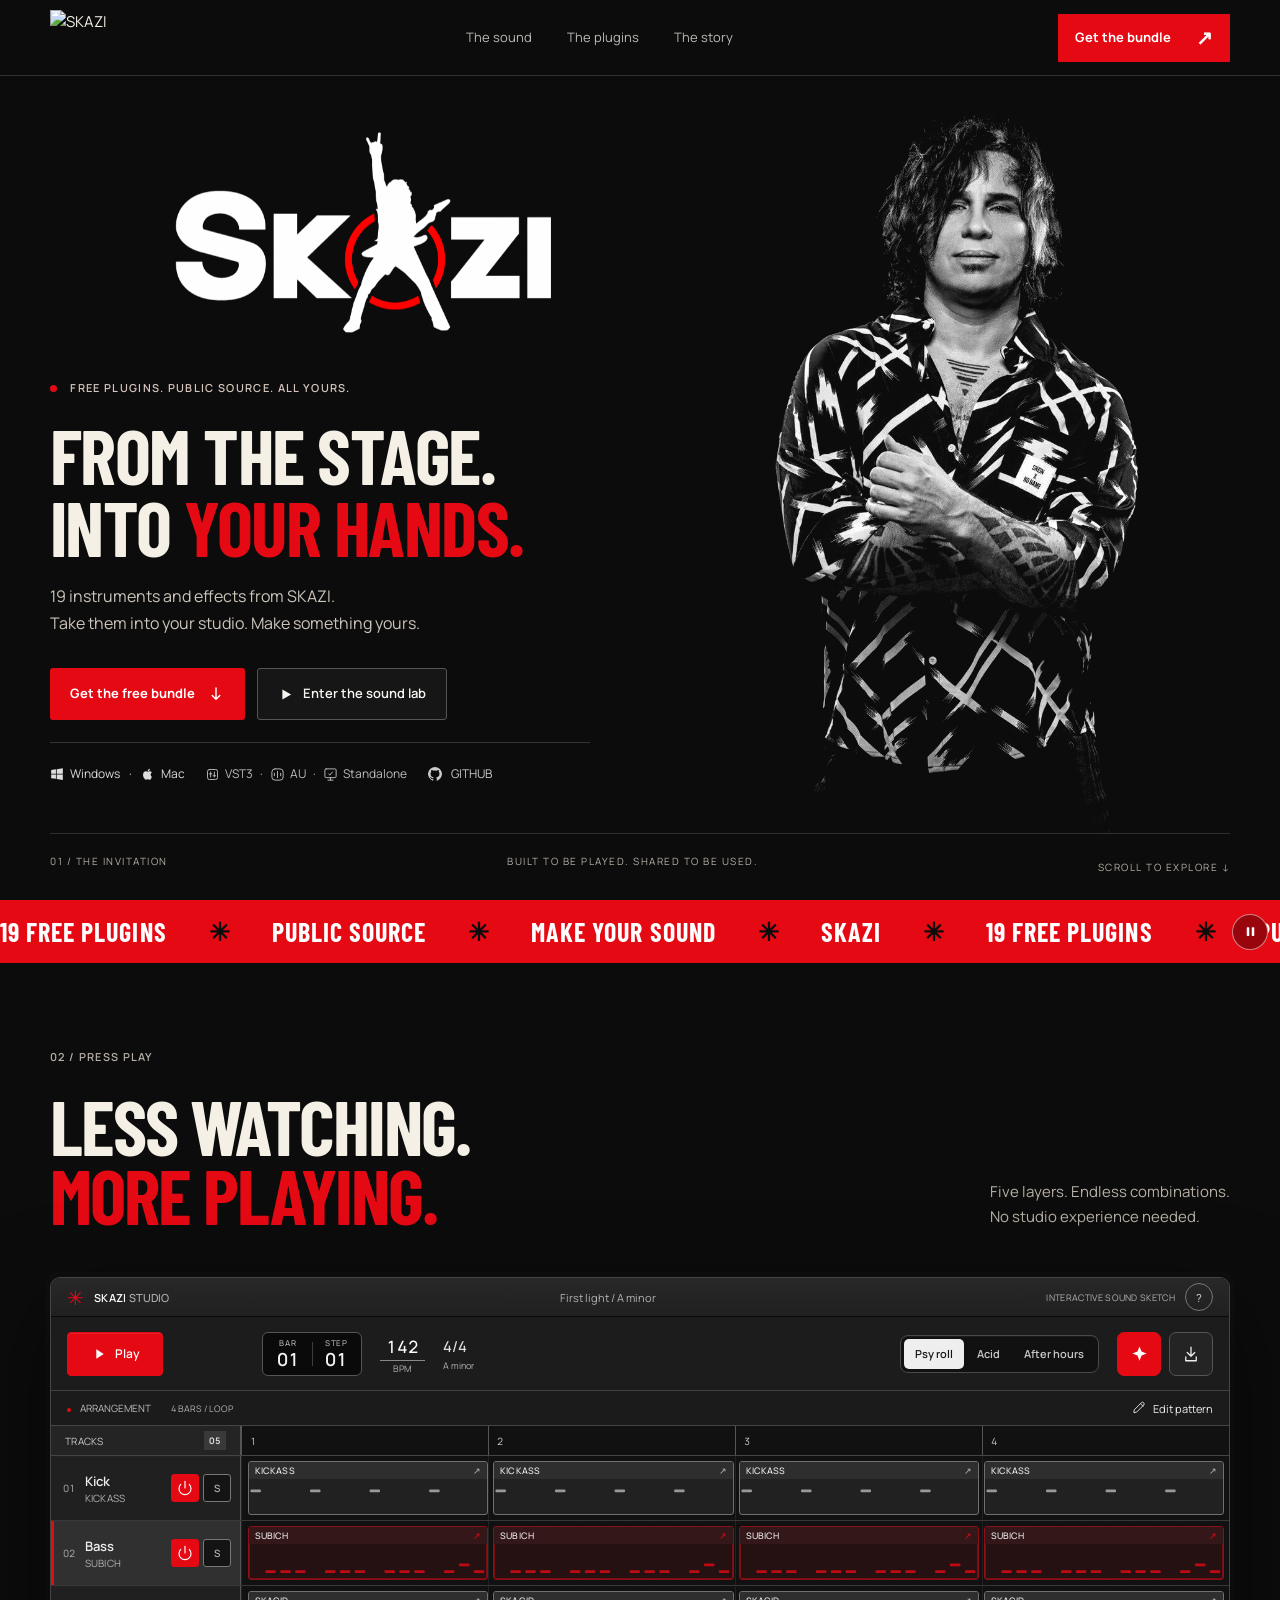
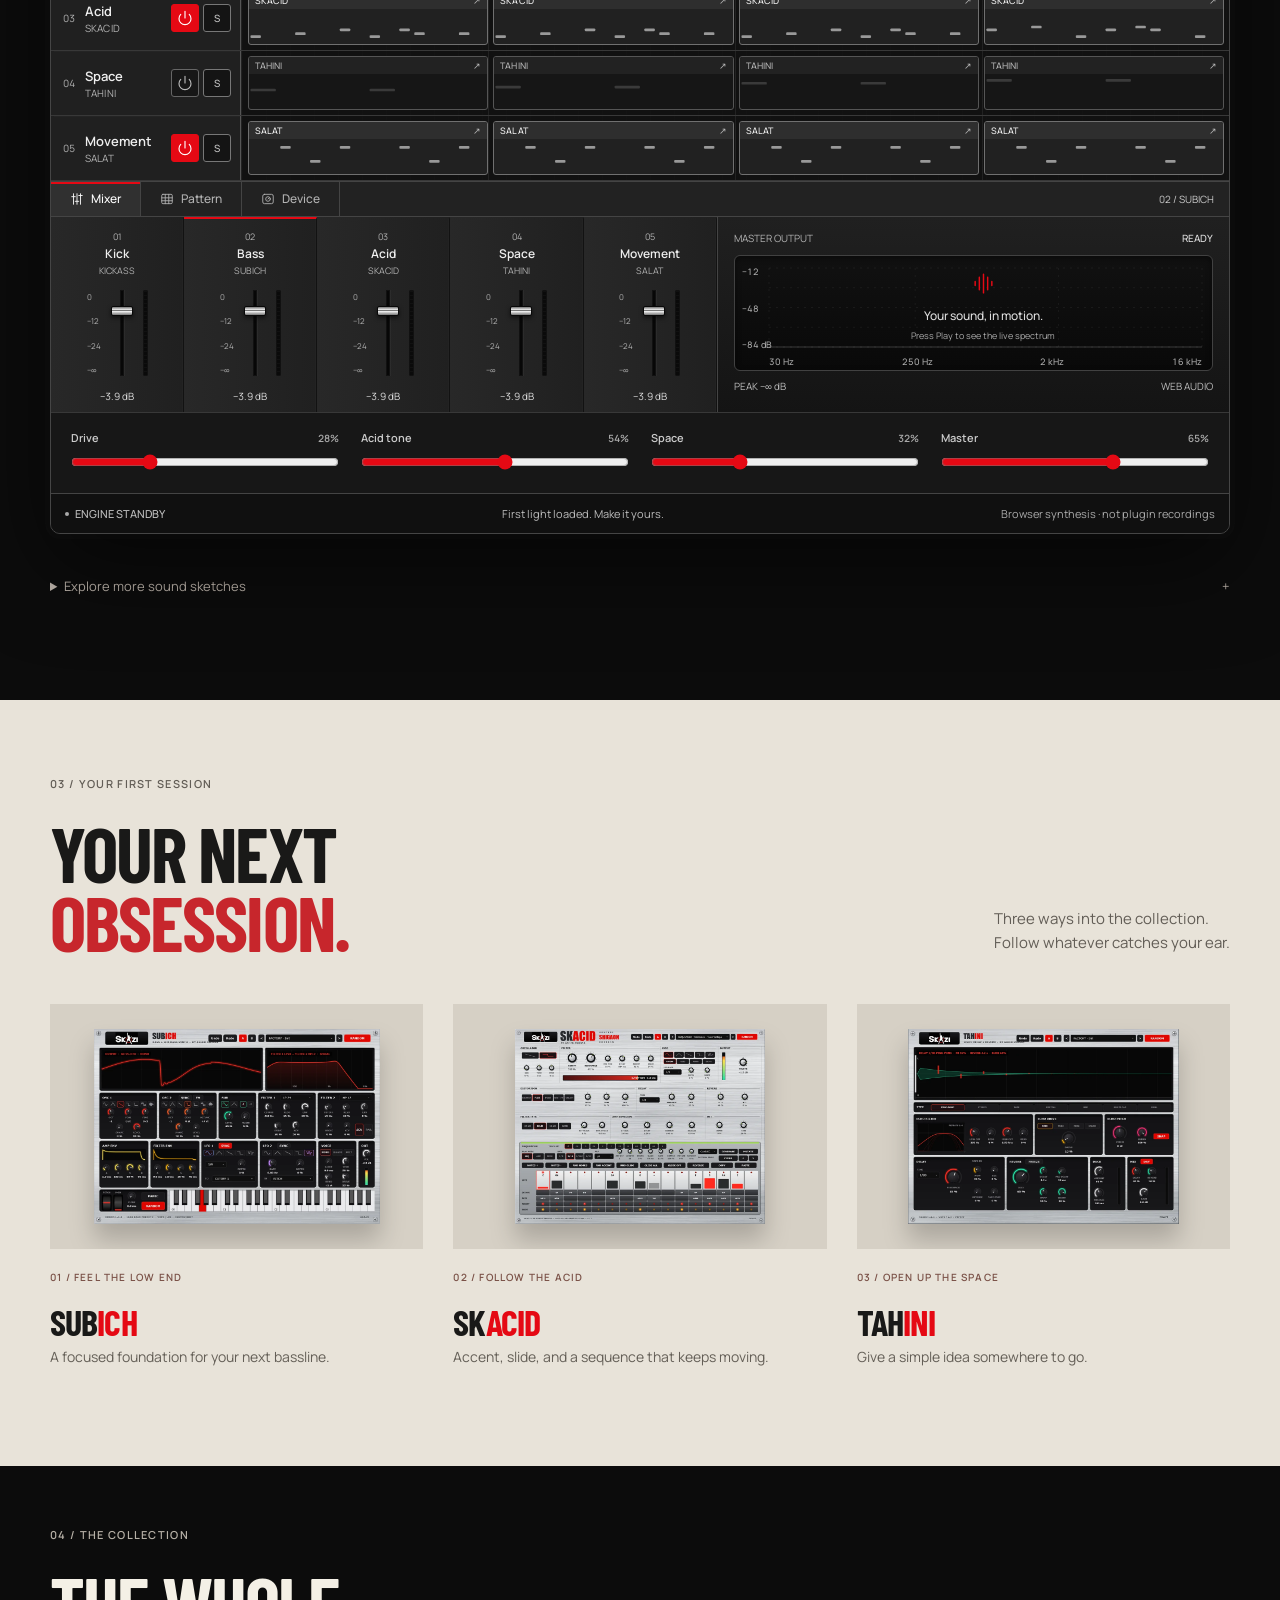
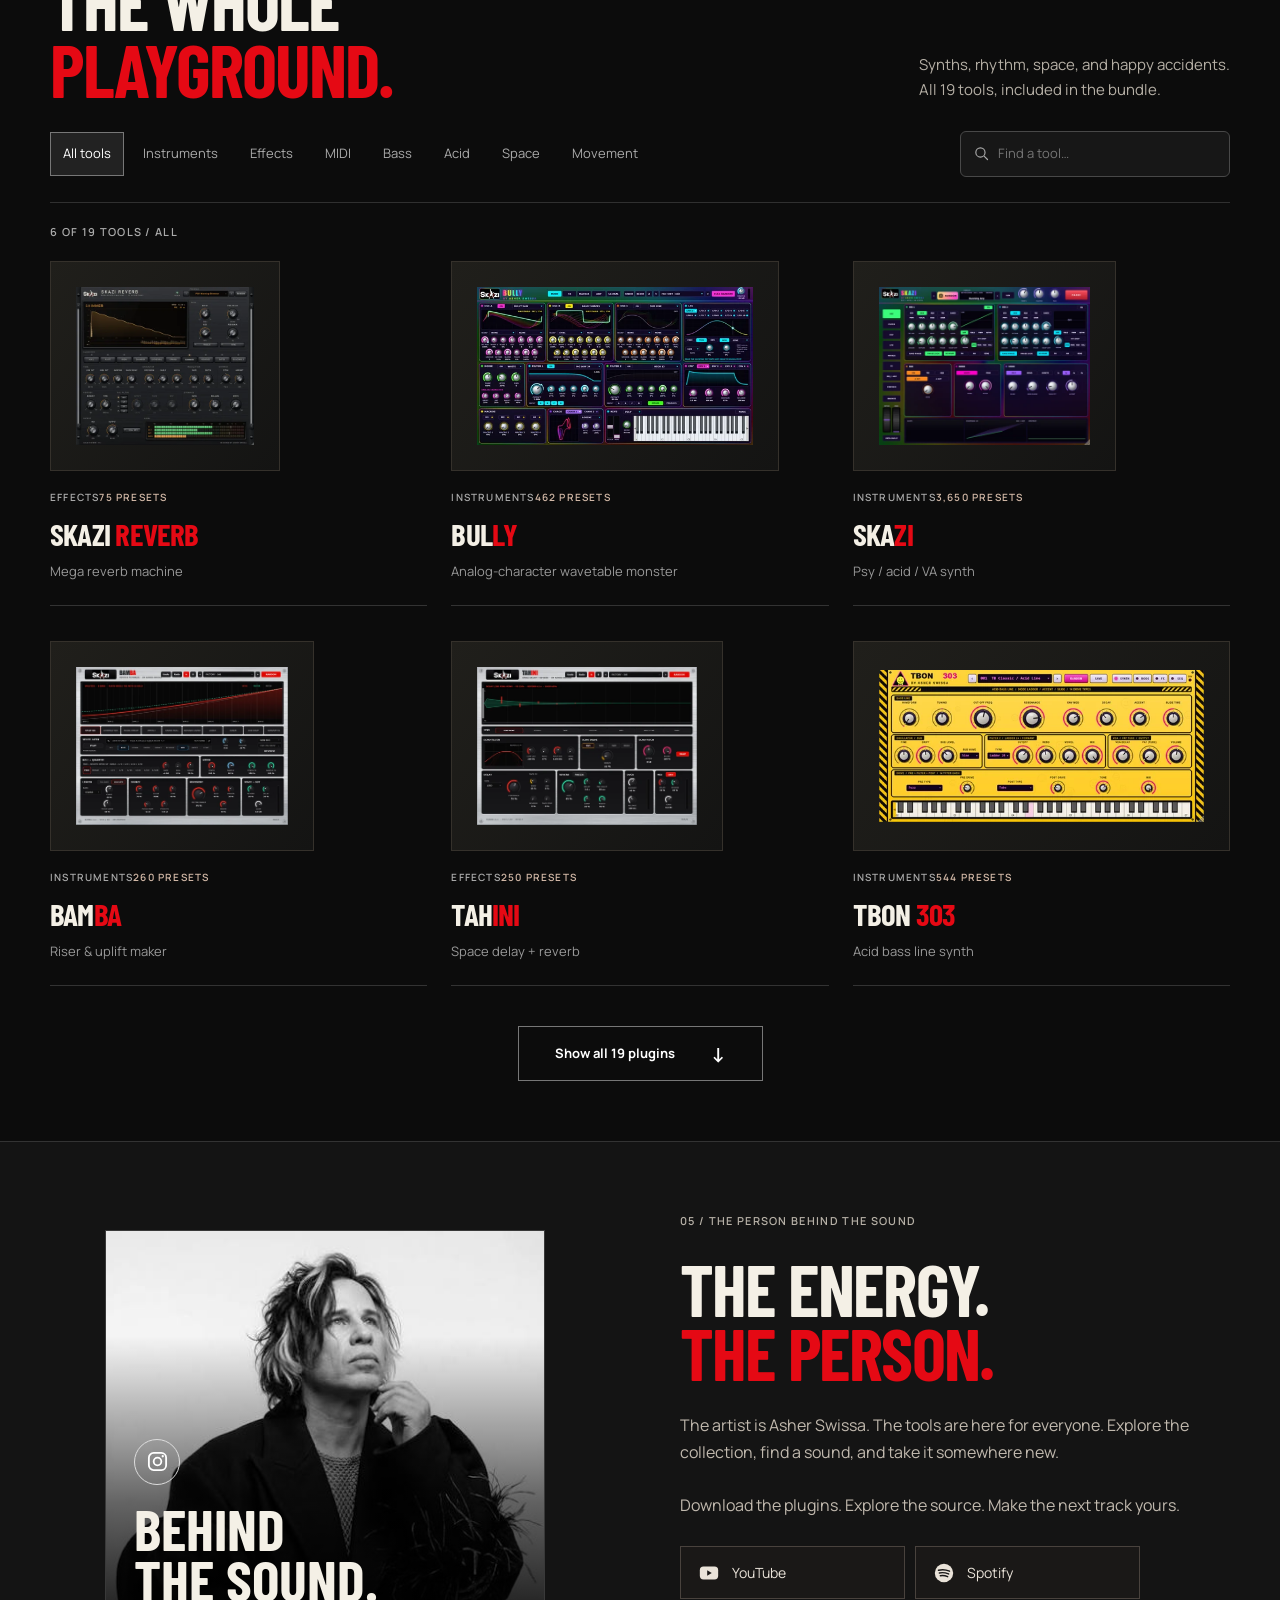
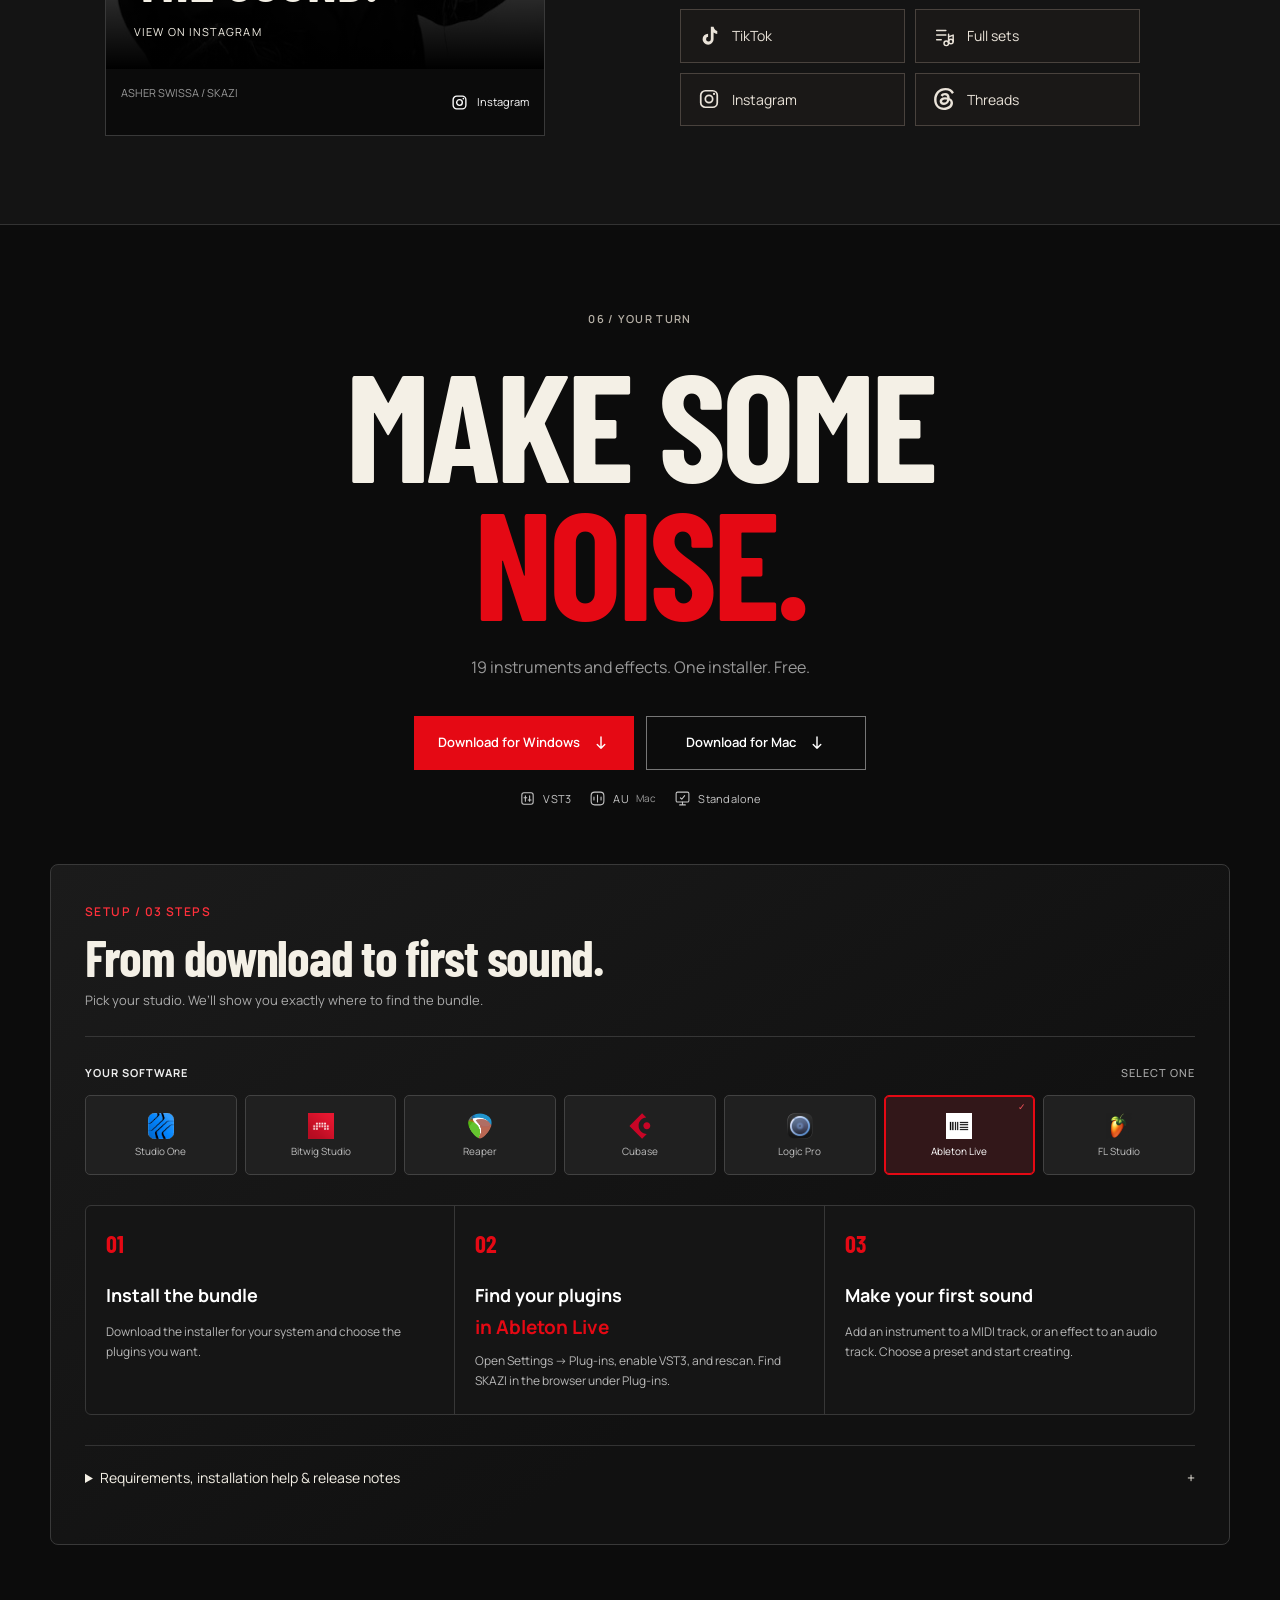
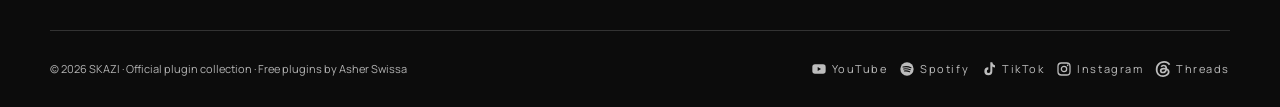
==== commit e64ae02d: "Refine mobile studio and seamless ticker" ====
--- a/docs/demo/index.html
+++ b/docs/demo/index.html
@@ -1,11 +1,11 @@
 <!doctype html>
 <html lang="en"><head><meta charset="utf-8"><meta name="viewport" content="width=device-width,initial-scale=1"><title>SKAZI — From the stage. Into your hands.</title><meta name="description" content="Explore the SKAZI collection. Free synths and effects for your next track."><link rel="icon" href="../img/favicon.png"><script>
 (()=>{const html=document.documentElement;try{const intro=new URL(location.href).searchParams.get('intro');const deep=location.hash&&location.hash!=='#'&&location.hash!=='#top';if(intro==='0'||matchMedia('(prefers-reduced-motion: reduce)').matches||(intro!=='1'&&(deep||sessionStorage.getItem('skazi-demo-intro-30'))))return;}catch{}html.classList.add('intro-pending');window.skaziOpeningFailsafe=setTimeout(()=>{html.classList.remove('intro-pending');const overlay=document.getElementById('site-intro');if(overlay)overlay.hidden=true;document.querySelectorAll('body>header,body>main,body>footer,body>.skip').forEach(el=>el.inert=false);},4500);})();
-</script><link rel="stylesheet" href="demo.css?v=23"><link rel="stylesheet" href="direction.css?v=9"><link rel="stylesheet" href="motion.css?v=9"><link rel="stylesheet" href="refined.css?v=12"><link rel="stylesheet" href="workstation.css?v=19"><link rel="stylesheet" href="finish.css?v=31"><link rel="stylesheet" href="polish.css?v=27"><link rel="stylesheet" href="updates.css?v=28"><link rel="stylesheet" href="handoff.css?v=37"><script src="opening.js?v=30" defer></script><script src="studio-engine.js?v=36" defer></script><script src="demo.js?v=37" defer></script><script src="motion.js?v=37" defer></script><script src="workstation.js?v=36" defer></script><script src="pattern-editor.js?v=36" defer></script></head>
+</script><link rel="stylesheet" href="demo.css?v=23"><link rel="stylesheet" href="direction.css?v=9"><link rel="stylesheet" href="motion.css?v=38"><link rel="stylesheet" href="refined.css?v=12"><link rel="stylesheet" href="workstation.css?v=19"><link rel="stylesheet" href="finish.css?v=31"><link rel="stylesheet" href="polish.css?v=27"><link rel="stylesheet" href="updates.css?v=28"><link rel="stylesheet" href="handoff.css?v=38"><script src="opening.js?v=30" defer></script><script src="studio-engine.js?v=36" defer></script><script src="demo.js?v=38" defer></script><script src="motion.js?v=38" defer></script><script src="workstation.js?v=36" defer></script><script src="pattern-editor.js?v=36" defer></script></head>
 <body><div id="site-intro" tabindex="-1" role="dialog" aria-modal="true" aria-label="SKAZI introduction" hidden><div class="intro-mark"><img src="../img/skazi-hero-logo.png" alt="SKAZI" width="1024" height="532"></div><div class="intro-line" aria-hidden="true"></div><button type="button" class="intro-skip">SKIP INTRO</button></div><div class="reading-progress" aria-hidden="true"></div><a class="skip" href="#main">Skip to content</a>
 <header><a href="#" class="brand header-brand-hidden" aria-label="SKAZI, back to top" aria-hidden="true" tabindex="-1"><img src="../img/skazi-logo.png" alt="SKAZI"></a><button class="mobile-menu" id="mobile-menu" aria-expanded="false" aria-controls="main-navigation">Menu</button><nav id="main-navigation" aria-label="Main navigation"><a href="#sound">The sound</a><a href="#collection">The plugins</a><a href="#story">The story</a></nav><a class="button small header-cta-hidden" id="header-download" aria-hidden="true" tabindex="-1" href="#download">Get the bundle <span>↗</span></a></header>
-<main id="main" tabindex="-1"><section class="hero shell" aria-labelledby="hero-title"><div class="hero-wordmark"><img src="../img/skazi-hero-logo.png" alt="SKAZI"></div><div class="hero-art" data-color-portrait><img src="../img/skazi-artist-1280.webp" alt="Asher Swissa, SKAZI"><img src="../img/skazi-artist-1280.webp" class="hero-color-reveal" alt="" aria-hidden="true"><span class="art-caption">ASHER SWISSA — THE STUDIO IS OPEN</span></div><div class="hero-copy"><p class="eyebrow"><i></i> FREE PLUGINS. PUBLIC SOURCE. ALL YOURS.</p><h1 id="hero-title">FROM THE STAGE.<br>INTO <em>YOUR HANDS.</em></h1><p class="intro">19 instruments and effects from SKAZI.<br>Take them into your studio. Make something yours.</p><div class="actions"><a class="button" href="#download">Get the free bundle <svg class="download-icon" viewBox="0 0 24 24" aria-hidden="true"><path d="M12 4v15m-5-5 5 5 5-5"/></svg></a><a class="text-link" href="#sound"><svg viewBox="0 0 24 24" aria-hidden="true"><path d="m7 4 14 8-14 8z"/></svg>Enter the sound lab</a></div><div class="hero-facts"><span class="platform-support"><svg viewBox="0 0 24 24" aria-hidden="true"><path d="M2 5.2 10.2 4v7.4H2zm9.5-1.4L22 2v9.4H11.5zM2 12.9h8.2v7.4L2 19.1zm9.5 0H22v9.4l-10.5-1.8z"/></svg><span>Windows</span><span class="platform-and">·</span><svg viewBox="0 0 24 24" aria-hidden="true"><path d="M16.6 12.8c0-2.4 2-3.6 2.1-3.7-1.1-1.7-2.9-1.9-3.5-1.9-1.5-.2-2.9.8-3.7.8-.7 0-1.9-.8-3.2-.8-1.6 0-3.1 1-4 2.5-1.7 3-.5 7.3 1.2 9.7.8 1.1 1.7 2.4 2.9 2.4s1.6-.8 3.1-.8 1.8.8 3.1.8 2.1-1.1 2.8-2.3c.8-1.3 1.2-2.6 1.3-2.7-.1 0-2.1-.8-2.1-4zM14.2 5.9c.7-.8 1.1-1.8 1-2.9-.9 0-2 .6-2.7 1.4-.6.7-1.1 1.7-1 2.8 1 .1 2-.5 2.7-1.3z"/></svg><span>Mac</span></span><span class="format-support"><span><svg viewBox="0 0 24 24" aria-hidden="true"><rect x="4" y="4" width="16" height="16" rx="3"/><path d="M9 8v8m6-8v8M7 11h4m2 3h4"/></svg>VST3</span><span aria-hidden="true">·</span><span><svg viewBox="0 0 24 24" aria-hidden="true"><rect x="3" y="3" width="18" height="18" rx="5"/><path d="M7 10v4m5-7v10m5-7v4"/></svg>AU</span><span aria-hidden="true">·</span><span><svg viewBox="0 0 24 24" aria-hidden="true"><rect x="3" y="3" width="18" height="14" rx="2"/><path d="M8 21h8m-4-4v4m-3-10 2 2 4-5"/></svg>Standalone</span></span><a href="https://github.com/slazoasher/skazi-bundle" target="_blank" rel="noopener"><svg viewBox="0 0 24 24" aria-hidden="true"><path d="M12 1.5a10.5 10.5 0 0 0-3.32 20.46c.53.1.72-.23.72-.51v-1.79c-2.93.64-3.55-1.25-3.55-1.25-.48-1.21-1.17-1.53-1.17-1.53-.96-.66.07-.64.07-.64 1.06.08 1.62 1.09 1.62 1.09.94 1.61 2.46 1.14 3.06.87.09-.68.37-1.14.67-1.4-2.34-.27-4.8-1.17-4.8-5.19 0-1.15.41-2.09 1.08-2.82-.11-.27-.47-1.34.1-2.79 0 0 .88-.28 2.89 1.08a10.1 10.1 0 0 1 5.26 0c2.01-1.36 2.89-1.08 2.89-1.08.57 1.45.21 2.52.1 2.79.67.73 1.08 1.67 1.08 2.82 0 4.03-2.47 4.92-4.82 5.18.38.33.72.97.72 1.96v2.7c0 .28.19.61.73.51A10.5 10.5 0 0 0 12 1.5z"/></svg>GITHUB</a></div></div><div class="hero-foot"><span>01 / THE INVITATION</span><span>BUILT TO BE PLAYED. SHARED TO BE USED.</span><a href="#sound">SCROLL TO EXPLORE ↓</a></div></section><div class="ticker" aria-hidden="true"><span>19 TOOLS.</span>✳<span>ZERO COST.</span>✳<span>YOUR SOUND.</span>✳<span>PUBLIC SOURCE.</span>✳<span>SKAZI.</span></div>
-<section class="shell section" id="sound"><div class="section-heading"><div><p class="eyebrow">02 / PRESS PLAY</p><h2>LESS WATCHING.<br><em>MORE PLAYING.</em></h2></div><p>Five layers. Endless combinations.<br>No studio experience needed.</p></div><div class="lab studio-workstation" id="lab"><div class="studio-title"><span class="studio-emblem" aria-hidden="true">✳</span><span>SKAZI <b>STUDIO</b></span><span class="project-name"><span id="session-title">First light / A minor</span></span><span class="studio-demo">INTERACTIVE SOUND SKETCH</span><button id="studio-help-toggle" aria-label="How to use the studio" aria-expanded="false" aria-controls="studio-help" title="How to use the studio">?</button></div><div id="studio-help" hidden><b>Your first session</b><span>1. Press Play.</span><span>2. Use the power icons to enable tracks, or S to solo one.</span><span>3. Shape levels in Mixer. Edit notes in Pattern. Presets and builds enter on the next bar. Save loop exports your mix as WAV.</span></div><div class="studio-transport"><div class="transport-actions"><button id="transport" class="button audio-control" aria-label="Play" aria-pressed="false"><svg viewBox="0 0 24 24" aria-hidden="true"><path d="m8 5 11 7-11 7z"/></svg><span class="control-label">Play</span></button><button id="reset-session" class="transport-reset audio-control" aria-label="Stop and rewind" title="Stop and rewind" hidden><svg viewBox="0 0 24 24" aria-hidden="true"><rect x="6" y="6" width="12" height="12" rx="2"/></svg><span class="control-label">Stop</span></button></div><div class="studio-time" role="group" aria-label="Loop position: bar and step"><div class="position-values"><span class="position-unit"><small>BAR</small><b id="daw-bar">01</b></span><span class="position-divider" aria-hidden="true"></span><span class="position-unit"><small>STEP</small><b id="daw-step">01</b></span></div><span id="daw-position" class="sr" aria-hidden="true">01 : 01</span></div><label class="tempo-control"><input id="studio-tempo" type="number" min="80" max="170" value="142" aria-label="Tempo in beats per minute"><span>BPM</span></label><div class="studio-meter"><b>4/4</b><span id="session-key">A minor</span></div><div class="studio-presets" role="group" aria-label="Session preset"><button data-session="roll" aria-pressed="true"><b>Psy roll</b></button><button data-session="acid" aria-pressed="false"><b>Acid</b></button><button data-session="minimal" aria-pressed="false"><b>After hours</b></button></div><div class="studio-session-actions" role="group" aria-label="Session actions"><button id="build-drop" aria-label="Build the drop" title="Build the drop" class="button outline"><svg viewBox="0 0 24 24" aria-hidden="true"><path d="m12 3 2.6 6.4L21 12l-6.4 2.6L12 21l-2.6-6.4L3 12l6.4-2.6z"/></svg></button><button id="export-loop" type="button" aria-label="Save loop as WAV" title="Save four bars as stereo WAV"><svg viewBox="0 0 24 24" aria-hidden="true"><path d="M12 3v12m-5-5 5 5 5-5M5 16v5h14v-5"/></svg></button></div></div><div class="arranger-caption"><span><i></i> ARRANGEMENT</span><span>4 BARS / LOOP</span><button id="edit-pattern" aria-pressed="false"><svg viewBox="0 0 24 24" aria-hidden="true"><path d="m15 5 4 4M4 20l4-1L20 7a2.8 2.8 0 0 0-4-4L4 15z"/></svg><span>Edit pattern</span></button></div><div class="arranger-scroll" tabindex="0" role="region" aria-label="Four-bar arrangement. Scroll horizontally to explore the timeline."><div class="daw-arrangement"><div class="arranger-ruler"><span>TRACKS <b>05</b></span><div><span>1</span><span>2</span><span>3</span><span>4</span></div></div><div class="rack-playhead" aria-hidden="true"></div><div class="arranger-track" data-track="kick" style="--track-color:var(--kick)"><div class="arranger-track-head"><button class="select-track" data-select-track="kick" aria-pressed="false" aria-label="Select Kick track"><span>01</span><div><b>Kick</b><small>KICKASS</small></div></button><div class="track-tools"><button data-layer="kick" aria-pressed="true" aria-label="Enable Kick" title="Enable / mute Kick"><svg viewBox="0 0 24 24" aria-hidden="true"><path d="M18.36 6.64a9 9 0 1 1-12.73 0M12 2v10"/></svg></button><button data-solo="kick" aria-pressed="false" aria-label="Solo Kick" title="Solo Kick">S</button></div></div><div class="arranger-clips" role="group" data-clips="kick" aria-label="Kick clips"></div></div><div class="arranger-track" data-track="bass" style="--track-color:var(--bass)"><div class="arranger-track-head"><button class="select-track" data-select-track="bass" aria-pressed="true" aria-label="Select Bass track"><span>02</span><div><b>Bass</b><small>SUBICH</small></div></button><div class="track-tools"><button data-layer="bass" aria-pressed="true" aria-label="Enable Bass" title="Enable / mute Bass"><svg viewBox="0 0 24 24" aria-hidden="true"><path d="M18.36 6.64a9 9 0 1 1-12.73 0M12 2v10"/></svg></button><button data-solo="bass" aria-pressed="false" aria-label="Solo Bass" title="Solo Bass">S</button></div></div><div class="arranger-clips" role="group" data-clips="bass" aria-label="Bass clips"></div></div><div class="arranger-track" data-track="acid" style="--track-color:var(--acid)"><div class="arranger-track-head"><button class="select-track" data-select-track="acid" aria-pressed="false" aria-label="Select Acid track"><span>03</span><div><b>Acid</b><small>SKACID</small></div></button><div class="track-tools"><button data-layer="acid" aria-pressed="false" aria-label="Enable Acid" title="Enable / mute Acid"><svg viewBox="0 0 24 24" aria-hidden="true"><path d="M18.36 6.64a9 9 0 1 1-12.73 0M12 2v10"/></svg></button><button data-solo="acid" aria-pressed="false" aria-label="Solo Acid" title="Solo Acid">S</button></div></div><div class="arranger-clips" role="group" data-clips="acid" aria-label="Acid clips"></div></div><div class="arranger-track" data-track="space" style="--track-color:var(--space)"><div class="arranger-track-head"><button class="select-track" data-select-track="space" aria-pressed="false" aria-label="Select Space track"><span>04</span><div><b>Space</b><small>TAHINI</small></div></button><div class="track-tools"><button data-layer="space" aria-pressed="false" aria-label="Enable Space" title="Enable / mute Space"><svg viewBox="0 0 24 24" aria-hidden="true"><path d="M18.36 6.64a9 9 0 1 1-12.73 0M12 2v10"/></svg></button><button data-solo="space" aria-pressed="false" aria-label="Solo Space" title="Solo Space">S</button></div></div><div class="arranger-clips" role="group" data-clips="space" aria-label="Space clips"></div></div><div class="arranger-track" data-track="fx" style="--track-color:var(--fx)"><div class="arranger-track-head"><button class="select-track" data-select-track="fx" aria-pressed="false" aria-label="Select Movement track"><span>05</span><div><b>Movement</b><small>SALAT</small></div></button><div class="track-tools"><button data-layer="fx" aria-pressed="false" aria-label="Enable Movement" title="Enable / mute Movement"><svg viewBox="0 0 24 24" aria-hidden="true"><path d="M18.36 6.64a9 9 0 1 1-12.73 0M12 2v10"/></svg></button><button data-solo="fx" aria-pressed="false" aria-label="Solo Movement" title="Solo Movement">S</button></div></div><div class="arranger-clips" role="group" data-clips="fx" aria-label="Movement clips"></div></div><div class="sequencer" aria-hidden="true"></div></div></div><div class="studio-dock-tabs" role="tablist" aria-label="Studio panels"><button role="tab" data-studio-panel="mixer" id="tab-mixer" aria-controls="panel-mixer" aria-selected="true"><svg viewBox="0 0 24 24" aria-hidden="true"><path d="M6 3v18m6-18v18m6-18v18M3 8h6m0 8h6m0-10h6"/></svg><span>Mixer</span></button><button role="tab" data-studio-panel="pattern" id="tab-pattern" aria-controls="panel-pattern" aria-selected="false"><svg viewBox="0 0 24 24" aria-hidden="true"><rect x="3" y="4" width="18" height="16" rx="2"/><path d="M9 4v16m6-16v16M3 10h18m-18 5h18"/></svg><span>Pattern</span></button><button role="tab" data-studio-panel="device" id="tab-device" aria-controls="panel-device" aria-selected="false"><svg viewBox="0 0 24 24" aria-hidden="true"><rect x="3" y="4" width="18" height="16" rx="3"/><circle cx="12" cy="12" r="4"/><path d="m12 12 2-2"/></svg><span>Device</span></button><span id="selected-track-label">02 / SUBICH</span></div><div class="studio-dock"><div id="panel-mixer" class="studio-panel" role="tabpanel" aria-labelledby="tab-mixer"><div class="studio-channels" role="group" aria-label="Channel mixer"><label class="studio-channel" style="--track-color:var(--kick)"><span>01</span><b>Kick</b><small>KICKASS</small><div class="studio-fader"><div class="fader-scale" aria-hidden="true"><span>0</span><span>−12</span><span>−24</span><span>−∞</span></div><input type="range" min="0" max="100" value="80" data-level="kick" aria-label="Kick volume"><div class="channel-meter" data-meter="kick" aria-hidden="true"></div></div><output data-level-output="kick">−3.9 dB</output></label><label class="studio-channel" style="--track-color:var(--bass)"><span>02</span><b>Bass</b><small>SUBICH</small><div class="studio-fader"><div class="fader-scale" aria-hidden="true"><span>0</span><span>−12</span><span>−24</span><span>−∞</span></div><input type="range" min="0" max="100" value="80" data-level="bass" aria-label="Bass volume"><div class="channel-meter" data-meter="bass" aria-hidden="true"></div></div><output data-level-output="bass">−3.9 dB</output></label><label class="studio-channel" style="--track-color:var(--acid)"><span>03</span><b>Acid</b><small>SKACID</small><div class="studio-fader"><div class="fader-scale" aria-hidden="true"><span>0</span><span>−12</span><span>−24</span><span>−∞</span></div><input type="range" min="0" max="100" value="80" data-level="acid" aria-label="Acid volume"><div class="channel-meter" data-meter="acid" aria-hidden="true"></div></div><output data-level-output="acid">−3.9 dB</output></label><label class="studio-channel" style="--track-color:var(--space)"><span>04</span><b>Space</b><small>TAHINI</small><div class="studio-fader"><div class="fader-scale" aria-hidden="true"><span>0</span><span>−12</span><span>−24</span><span>−∞</span></div><input type="range" min="0" max="100" value="80" data-level="space" aria-label="Space volume"><div class="channel-meter" data-meter="space" aria-hidden="true"></div></div><output data-level-output="space">−3.9 dB</output></label><label class="studio-channel" style="--track-color:var(--fx)"><span>05</span><b>Movement</b><small>SALAT</small><div class="studio-fader"><div class="fader-scale" aria-hidden="true"><span>0</span><span>−12</span><span>−24</span><span>−∞</span></div><input type="range" min="0" max="100" value="80" data-level="fx" aria-label="Movement volume"><div class="channel-meter" data-meter="fx" aria-hidden="true"></div></div><output data-level-output="fx">−3.9 dB</output></label></div><div class="studio-master"><div class="master-caption"><span>MASTER OUTPUT</span><strong id="session-state">READY</strong></div><div class="sound-stage"><canvas id="sound-canvas" role="img" aria-label="Live frequency spectrum with peak hold, from 30 Hz to 16 kHz and minus 84 to minus 12 decibels."></canvas><div class="spectrum-axis-y" aria-hidden="true"><span>−12</span><span>−48</span><span>−84 dB</span></div><div class="spectrum-axis-x" aria-hidden="true"><span>30 Hz</span><span>250 Hz</span><span>2 kHz</span><span>16 kHz</span></div><div class="spectrum-idle" aria-hidden="true"><span class="spectrum-idle-icon"><svg viewBox="0 0 24 24"><path d="M4 10v4m4-8v12m4-15v18m4-15v12m4-8v4"/></svg></span><b>Your sound, in motion.</b><span>Press Play to see the live spectrum</span></div></div><div class="master-readout"><span id="master-peak">PEAK −∞ dB</span><span id="engine-rate">WEB AUDIO</span></div><span id="session-layers" class="sr">KICK + BASS</span></div></div><div id="panel-pattern" class="studio-panel" role="tabpanel" aria-labelledby="tab-pattern" hidden><div class="pattern-channel" data-editor="kick" hidden style="--track-color:var(--kick)"><div class="pattern-key"><b>Kick</b><span>KICKASS / 16 STEPS</span><small>Click to add or select a note. Shape it below.</small></div><div class="track-pattern" data-pattern="kick" role="group" aria-label="Kick pattern"></div></div><div class="pattern-channel" data-editor="bass"  style="--track-color:var(--bass)"><div class="pattern-key"><b>Bass</b><span>SUBICH / 16 STEPS</span><small>Click to add or select a note. Shape it below.</small></div><div class="track-pattern" data-pattern="bass" role="group" aria-label="Bass pattern"></div></div><div class="pattern-channel" data-editor="acid" hidden style="--track-color:var(--acid)"><div class="pattern-key"><b>Acid</b><span>SKACID / 16 STEPS</span><small>Click to add or select a note. Shape it below.</small></div><div class="track-pattern" data-pattern="acid" role="group" aria-label="Acid pattern"></div></div><div class="pattern-channel" data-editor="space" hidden style="--track-color:var(--space)"><div class="pattern-key"><b>Space</b><span>TAHINI / 16 STEPS</span><small>Click to add or select a note. Shape it below.</small></div><div class="track-pattern" data-pattern="space" role="group" aria-label="Space pattern"></div></div><div class="pattern-channel" data-editor="fx" hidden style="--track-color:var(--fx)"><div class="pattern-key"><b>Movement</b><span>SALAT / 16 STEPS</span><small>Click to add or select a note. Shape it below.</small></div><div class="track-pattern" data-pattern="fx" role="group" aria-label="Movement pattern"></div></div></div><div id="panel-device" class="studio-panel" role="tabpanel" aria-labelledby="tab-device" hidden><div class="device-channel" data-device="kick" hidden><img src="../img/kickass-480.webp" alt="KICKASS interface"><div><span class="studio-label">PLUGIN COLLECTION</span><h3>KICKASS</h3><p>Explore the instrument or effect behind this track.</p><button class="device-open" data-plugin="Kickass" aria-label="Open Kickass plugin details" aria-haspopup="dialog" aria-controls="plugin-dialog"><svg viewBox="0 0 24 24" aria-hidden="true"><path d="M9 4H4v5M15 4h5v5M9 20H4v-5M15 20h5v-5"/></svg></button></div></div><div class="device-channel" data-device="bass" ><img src="../img/subich-480.webp" alt="SUBICH interface"><div><span class="studio-label">PLUGIN COLLECTION</span><h3>SUBICH</h3><p>Explore the instrument or effect behind this track.</p><button class="device-open" data-plugin="Subich" aria-label="Open Subich plugin details" aria-haspopup="dialog" aria-controls="plugin-dialog"><svg viewBox="0 0 24 24" aria-hidden="true"><path d="M9 4H4v5M15 4h5v5M9 20H4v-5M15 20h5v-5"/></svg></button></div></div><div class="device-channel" data-device="acid" hidden><img src="../img/skacid-480.webp" alt="SKACID interface"><div><span class="studio-label">PLUGIN COLLECTION</span><h3>SKACID</h3><p>Explore the instrument or effect behind this track.</p><button class="device-open" data-plugin="Skacid" aria-label="Open Skacid plugin details" aria-haspopup="dialog" aria-controls="plugin-dialog"><svg viewBox="0 0 24 24" aria-hidden="true"><path d="M9 4H4v5M15 4h5v5M9 20H4v-5M15 20h5v-5"/></svg></button></div></div><div class="device-channel" data-device="space" hidden><img src="../img/tahini-480.webp" alt="TAHINI interface"><div><span class="studio-label">PLUGIN COLLECTION</span><h3>TAHINI</h3><p>Explore the instrument or effect behind this track.</p><button class="device-open" data-plugin="Tahini" aria-label="Open Tahini plugin details" aria-haspopup="dialog" aria-controls="plugin-dialog"><svg viewBox="0 0 24 24" aria-hidden="true"><path d="M9 4H4v5M15 4h5v5M9 20H4v-5M15 20h5v-5"/></svg></button></div></div><div class="device-channel" data-device="fx" hidden><img src="../img/salat-480.webp" alt="SALAT interface"><div><span class="studio-label">PLUGIN COLLECTION</span><h3>SALAT</h3><p>Explore the instrument or effect behind this track.</p><button class="device-open" data-plugin="Salat" aria-label="Open Salat plugin details" aria-haspopup="dialog" aria-controls="plugin-dialog"><svg viewBox="0 0 24 24" aria-hidden="true"><path d="M9 4H4v5M15 4h5v5M9 20H4v-5M15 20h5v-5"/></svg></button></div></div></div></div><div class="studio-shaping" role="group" aria-label="Shape your sound"><label><span>Drive</span><input type="range" min="0" max="100" value="28" data-shape="drive" aria-label="Drive"><output>28%</output></label><label><span>Acid tone</span><input type="range" min="0" max="100" value="54" data-shape="tone" aria-label="Acid tone"><output>54%</output></label><label><span>Space</span><input type="range" min="0" max="100" value="32" data-shape="space" aria-label="Space"><output>32%</output></label><label><span>Master</span><input type="range" min="0" max="100" value="65" data-shape="master" aria-label="Master"><output>65%</output></label></div><div class="studio-status"><span><i></i><b id="engine-state">ENGINE STANDBY</b></span><span id="drop-status" aria-live="polite">Press Play to start. Select a clip to edit its track.</span><span>Browser synthesis · not plugin recordings</span></div></div><details class="sound-extras"><summary>Explore more sound sketches <span>+</span></summary><div class="listen-grid"><button class="listen" data-audio="sub" aria-pressed="false"><span class="micro">01 / LOW END</span><strong>Under<br>your skin.</strong><div class="wave" aria-hidden="true"></div><span class="listen-bottom">Rolling bass <b>▶</b></span></button><button class="listen acid" data-audio="acid" aria-pressed="false"><span class="micro">02 / ACID</span><strong>A little<br>unstable.</strong><div class="wave" aria-hidden="true"></div><span class="listen-bottom">Acid sequence <b>▶</b></span></button><button class="listen psy" data-audio="psy" aria-pressed="false"><span class="micro">03 / ENERGY</span><strong>Find your<br>dancefloor.</strong><div class="wave" aria-hidden="true"></div><span class="listen-bottom">Full groove <b>▶</b></span></button></div><p class="note">Concept audio for this website demo. These examples are synthesized previews, not recordings of the plugins.</p><p class="sr" id="audio-status" aria-live="polite"></p>
+<main id="main" tabindex="-1"><section class="hero shell" aria-labelledby="hero-title"><div class="hero-wordmark"><img src="../img/skazi-hero-logo.png" alt="SKAZI"></div><div class="hero-art" data-color-portrait><img src="../img/skazi-artist-1280.webp" alt="Asher Swissa, SKAZI"><img src="../img/skazi-artist-1280.webp" class="hero-color-reveal" alt="" aria-hidden="true"><span class="art-caption">ASHER SWISSA — THE STUDIO IS OPEN</span></div><div class="hero-copy"><p class="eyebrow"><i></i> FREE PLUGINS. PUBLIC SOURCE. ALL YOURS.</p><h1 id="hero-title">FROM THE STAGE.<br>INTO <em>YOUR HANDS.</em></h1><p class="intro">19 instruments and effects from SKAZI.<br>Take them into your studio. Make something yours.</p><div class="actions"><a class="button" href="#download">Get the free bundle <svg class="download-icon" viewBox="0 0 24 24" aria-hidden="true"><path d="M12 4v15m-5-5 5 5 5-5"/></svg></a><a class="text-link" href="#sound"><svg viewBox="0 0 24 24" aria-hidden="true"><path d="m7 4 14 8-14 8z"/></svg>Enter the sound lab</a></div><div class="hero-facts"><span class="platform-support"><svg viewBox="0 0 24 24" aria-hidden="true"><path d="M2 5.2 10.2 4v7.4H2zm9.5-1.4L22 2v9.4H11.5zM2 12.9h8.2v7.4L2 19.1zm9.5 0H22v9.4l-10.5-1.8z"/></svg><span>Windows</span><span class="platform-and">·</span><svg viewBox="0 0 24 24" aria-hidden="true"><path d="M16.6 12.8c0-2.4 2-3.6 2.1-3.7-1.1-1.7-2.9-1.9-3.5-1.9-1.5-.2-2.9.8-3.7.8-.7 0-1.9-.8-3.2-.8-1.6 0-3.1 1-4 2.5-1.7 3-.5 7.3 1.2 9.7.8 1.1 1.7 2.4 2.9 2.4s1.6-.8 3.1-.8 1.8.8 3.1.8 2.1-1.1 2.8-2.3c.8-1.3 1.2-2.6 1.3-2.7-.1 0-2.1-.8-2.1-4zM14.2 5.9c.7-.8 1.1-1.8 1-2.9-.9 0-2 .6-2.7 1.4-.6.7-1.1 1.7-1 2.8 1 .1 2-.5 2.7-1.3z"/></svg><span>Mac</span></span><span class="format-support"><span><svg viewBox="0 0 24 24" aria-hidden="true"><rect x="4" y="4" width="16" height="16" rx="3"/><path d="M9 8v8m6-8v8M7 11h4m2 3h4"/></svg>VST3</span><span aria-hidden="true">·</span><span><svg viewBox="0 0 24 24" aria-hidden="true"><rect x="3" y="3" width="18" height="18" rx="5"/><path d="M7 10v4m5-7v10m5-7v4"/></svg>AU</span><span aria-hidden="true">·</span><span><svg viewBox="0 0 24 24" aria-hidden="true"><rect x="3" y="3" width="18" height="14" rx="2"/><path d="M8 21h8m-4-4v4m-3-10 2 2 4-5"/></svg>Standalone</span></span><a href="https://github.com/slazoasher/skazi-bundle" target="_blank" rel="noopener"><svg viewBox="0 0 24 24" aria-hidden="true"><path d="M12 1.5a10.5 10.5 0 0 0-3.32 20.46c.53.1.72-.23.72-.51v-1.79c-2.93.64-3.55-1.25-3.55-1.25-.48-1.21-1.17-1.53-1.17-1.53-.96-.66.07-.64.07-.64 1.06.08 1.62 1.09 1.62 1.09.94 1.61 2.46 1.14 3.06.87.09-.68.37-1.14.67-1.4-2.34-.27-4.8-1.17-4.8-5.19 0-1.15.41-2.09 1.08-2.82-.11-.27-.47-1.34.1-2.79 0 0 .88-.28 2.89 1.08a10.1 10.1 0 0 1 5.26 0c2.01-1.36 2.89-1.08 2.89-1.08.57 1.45.21 2.52.1 2.79.67.73 1.08 1.67 1.08 2.82 0 4.03-2.47 4.92-4.82 5.18.38.33.72.97.72 1.96v2.7c0 .28.19.61.73.51A10.5 10.5 0 0 0 12 1.5z"/></svg>GITHUB</a></div></div><div class="hero-foot"><span>01 / THE INVITATION</span><span>BUILT TO BE PLAYED. SHARED TO BE USED.</span><a href="#sound">SCROLL TO EXPLORE ↓</a></div></section><div class="ticker" aria-label="19 free plugins. Public source. Make your sound with SKAZI."><span>19 FREE PLUGINS</span>✳<span>PUBLIC SOURCE</span>✳<span>MAKE YOUR SOUND</span>✳<span>SKAZI</span>✳</div>
+<section class="shell section" id="sound"><div class="section-heading"><div><p class="eyebrow">02 / PRESS PLAY</p><h2>LESS WATCHING.<br><em>MORE PLAYING.</em></h2></div><p>Five layers. Endless combinations.<br>No studio experience needed.</p></div><div class="lab studio-workstation" id="lab"><div class="studio-rotate-hint" id="studio-rotate-hint" hidden><span>More room to edit: turn your phone sideways.</span><button type="button" aria-label="Dismiss rotation tip">×</button></div><div class="studio-title"><span class="studio-emblem" aria-hidden="true">✳</span><span>SKAZI <b>STUDIO</b></span><span class="project-name"><span id="session-title">First light / A minor</span></span><span class="studio-demo">INTERACTIVE SOUND SKETCH</span><button id="studio-help-toggle" aria-label="How to use the studio" aria-expanded="false" aria-controls="studio-help" title="How to use the studio">?</button></div><div id="studio-help" hidden><b>Your first session</b><span>1. Press Play.</span><span>2. Use the power icons to enable tracks, or S to solo one.</span><span>3. Shape levels in Mixer. Edit notes in Pattern. Presets and builds enter on the next bar. Save loop exports your mix as WAV.</span></div><div class="studio-transport"><div class="transport-actions"><button id="transport" class="button audio-control" aria-label="Play" aria-pressed="false"><svg viewBox="0 0 24 24" aria-hidden="true"><path d="m8 5 11 7-11 7z"/></svg><span class="control-label">Play</span></button><button id="reset-session" class="transport-reset audio-control" aria-label="Stop and rewind" title="Stop and rewind" hidden><svg viewBox="0 0 24 24" aria-hidden="true"><rect x="6" y="6" width="12" height="12" rx="2"/></svg><span class="control-label">Stop</span></button></div><div class="studio-time" role="group" aria-label="Loop position: bar and step"><div class="position-values"><span class="position-unit"><small>BAR</small><b id="daw-bar">01</b></span><span class="position-divider" aria-hidden="true"></span><span class="position-unit"><small>STEP</small><b id="daw-step">01</b></span></div><span id="daw-position" class="sr" aria-hidden="true">01 : 01</span></div><label class="tempo-control"><input id="studio-tempo" type="number" min="80" max="170" value="142" aria-label="Tempo in beats per minute"><span>BPM</span></label><div class="studio-meter"><b>4/4</b><span id="session-key">A minor</span></div><div class="studio-presets" role="group" aria-label="Session preset"><button data-session="roll" aria-pressed="true"><b>Psy roll</b></button><button data-session="acid" aria-pressed="false"><b>Acid</b></button><button data-session="minimal" aria-pressed="false"><b>After hours</b></button></div><div class="studio-session-actions" role="group" aria-label="Session actions"><button id="build-drop" aria-label="Build the drop" title="Build the drop" class="button outline"><svg viewBox="0 0 24 24" aria-hidden="true"><path d="m12 3 2.6 6.4L21 12l-6.4 2.6L12 21l-2.6-6.4L3 12l6.4-2.6z"/></svg></button><button id="export-loop" type="button" aria-label="Save loop as WAV" title="Save four bars as stereo WAV"><svg viewBox="0 0 24 24" aria-hidden="true"><path d="M12 3v12m-5-5 5 5 5-5M5 16v5h14v-5"/></svg></button></div></div><div class="arranger-caption"><span><i></i> ARRANGEMENT</span><span>4 BARS / LOOP</span><button id="edit-pattern" aria-pressed="false"><svg viewBox="0 0 24 24" aria-hidden="true"><path d="m15 5 4 4M4 20l4-1L20 7a2.8 2.8 0 0 0-4-4L4 15z"/></svg><span>Edit pattern</span></button></div><div class="arranger-scroll" tabindex="0" role="region" aria-label="Four-bar arrangement. Scroll horizontally to explore the timeline."><div class="daw-arrangement"><div class="arranger-ruler"><span>TRACKS <b>05</b></span><div><span>1</span><span>2</span><span>3</span><span>4</span></div></div><div class="rack-playhead" aria-hidden="true"></div><div class="arranger-track" data-track="kick" style="--track-color:var(--kick)"><div class="arranger-track-head"><button class="select-track" data-select-track="kick" aria-pressed="false" aria-label="Select Kick track"><span>01</span><div><b>Kick</b><small>KICKASS</small></div></button><div class="track-tools"><button data-layer="kick" aria-pressed="true" aria-label="Enable Kick" title="Enable / mute Kick"><svg viewBox="0 0 24 24" aria-hidden="true"><path d="M18.36 6.64a9 9 0 1 1-12.73 0M12 2v10"/></svg></button><button data-solo="kick" aria-pressed="false" aria-label="Solo Kick" title="Solo Kick">S</button></div></div><div class="arranger-clips" role="group" data-clips="kick" aria-label="Kick clips"></div></div><div class="arranger-track" data-track="bass" style="--track-color:var(--bass)"><div class="arranger-track-head"><button class="select-track" data-select-track="bass" aria-pressed="true" aria-label="Select Bass track"><span>02</span><div><b>Bass</b><small>SUBICH</small></div></button><div class="track-tools"><button data-layer="bass" aria-pressed="true" aria-label="Enable Bass" title="Enable / mute Bass"><svg viewBox="0 0 24 24" aria-hidden="true"><path d="M18.36 6.64a9 9 0 1 1-12.73 0M12 2v10"/></svg></button><button data-solo="bass" aria-pressed="false" aria-label="Solo Bass" title="Solo Bass">S</button></div></div><div class="arranger-clips" role="group" data-clips="bass" aria-label="Bass clips"></div></div><div class="arranger-track" data-track="acid" style="--track-color:var(--acid)"><div class="arranger-track-head"><button class="select-track" data-select-track="acid" aria-pressed="false" aria-label="Select Acid track"><span>03</span><div><b>Acid</b><small>SKACID</small></div></button><div class="track-tools"><button data-layer="acid" aria-pressed="false" aria-label="Enable Acid" title="Enable / mute Acid"><svg viewBox="0 0 24 24" aria-hidden="true"><path d="M18.36 6.64a9 9 0 1 1-12.73 0M12 2v10"/></svg></button><button data-solo="acid" aria-pressed="false" aria-label="Solo Acid" title="Solo Acid">S</button></div></div><div class="arranger-clips" role="group" data-clips="acid" aria-label="Acid clips"></div></div><div class="arranger-track" data-track="space" style="--track-color:var(--space)"><div class="arranger-track-head"><button class="select-track" data-select-track="space" aria-pressed="false" aria-label="Select Space track"><span>04</span><div><b>Space</b><small>TAHINI</small></div></button><div class="track-tools"><button data-layer="space" aria-pressed="false" aria-label="Enable Space" title="Enable / mute Space"><svg viewBox="0 0 24 24" aria-hidden="true"><path d="M18.36 6.64a9 9 0 1 1-12.73 0M12 2v10"/></svg></button><button data-solo="space" aria-pressed="false" aria-label="Solo Space" title="Solo Space">S</button></div></div><div class="arranger-clips" role="group" data-clips="space" aria-label="Space clips"></div></div><div class="arranger-track" data-track="fx" style="--track-color:var(--fx)"><div class="arranger-track-head"><button class="select-track" data-select-track="fx" aria-pressed="false" aria-label="Select Movement track"><span>05</span><div><b>Movement</b><small>SALAT</small></div></button><div class="track-tools"><button data-layer="fx" aria-pressed="false" aria-label="Enable Movement" title="Enable / mute Movement"><svg viewBox="0 0 24 24" aria-hidden="true"><path d="M18.36 6.64a9 9 0 1 1-12.73 0M12 2v10"/></svg></button><button data-solo="fx" aria-pressed="false" aria-label="Solo Movement" title="Solo Movement">S</button></div></div><div class="arranger-clips" role="group" data-clips="fx" aria-label="Movement clips"></div></div><div class="sequencer" aria-hidden="true"></div></div></div><div class="studio-dock-tabs" role="tablist" aria-label="Studio panels"><button role="tab" data-studio-panel="mixer" id="tab-mixer" aria-controls="panel-mixer" aria-selected="true"><svg viewBox="0 0 24 24" aria-hidden="true"><path d="M6 3v18m6-18v18m6-18v18M3 8h6m0 8h6m0-10h6"/></svg><span>Mixer</span></button><button role="tab" data-studio-panel="pattern" id="tab-pattern" aria-controls="panel-pattern" aria-selected="false"><svg viewBox="0 0 24 24" aria-hidden="true"><rect x="3" y="4" width="18" height="16" rx="2"/><path d="M9 4v16m6-16v16M3 10h18m-18 5h18"/></svg><span>Pattern</span></button><button role="tab" data-studio-panel="device" id="tab-device" aria-controls="panel-device" aria-selected="false"><svg viewBox="0 0 24 24" aria-hidden="true"><rect x="3" y="4" width="18" height="16" rx="3"/><circle cx="12" cy="12" r="4"/><path d="m12 12 2-2"/></svg><span>Device</span></button><span id="selected-track-label">02 / SUBICH</span></div><div class="studio-dock"><div id="panel-mixer" class="studio-panel" role="tabpanel" aria-labelledby="tab-mixer"><div class="studio-channels" role="group" aria-label="Channel mixer"><label class="studio-channel" style="--track-color:var(--kick)"><span>01</span><b>Kick</b><small>KICKASS</small><div class="studio-fader"><div class="fader-scale" aria-hidden="true"><span>0</span><span>−12</span><span>−24</span><span>−∞</span></div><input type="range" min="0" max="100" value="80" data-level="kick" aria-label="Kick volume"><div class="channel-meter" data-meter="kick" aria-hidden="true"></div></div><output data-level-output="kick">−3.9 dB</output></label><label class="studio-channel" style="--track-color:var(--bass)"><span>02</span><b>Bass</b><small>SUBICH</small><div class="studio-fader"><div class="fader-scale" aria-hidden="true"><span>0</span><span>−12</span><span>−24</span><span>−∞</span></div><input type="range" min="0" max="100" value="80" data-level="bass" aria-label="Bass volume"><div class="channel-meter" data-meter="bass" aria-hidden="true"></div></div><output data-level-output="bass">−3.9 dB</output></label><label class="studio-channel" style="--track-color:var(--acid)"><span>03</span><b>Acid</b><small>SKACID</small><div class="studio-fader"><div class="fader-scale" aria-hidden="true"><span>0</span><span>−12</span><span>−24</span><span>−∞</span></div><input type="range" min="0" max="100" value="80" data-level="acid" aria-label="Acid volume"><div class="channel-meter" data-meter="acid" aria-hidden="true"></div></div><output data-level-output="acid">−3.9 dB</output></label><label class="studio-channel" style="--track-color:var(--space)"><span>04</span><b>Space</b><small>TAHINI</small><div class="studio-fader"><div class="fader-scale" aria-hidden="true"><span>0</span><span>−12</span><span>−24</span><span>−∞</span></div><input type="range" min="0" max="100" value="80" data-level="space" aria-label="Space volume"><div class="channel-meter" data-meter="space" aria-hidden="true"></div></div><output data-level-output="space">−3.9 dB</output></label><label class="studio-channel" style="--track-color:var(--fx)"><span>05</span><b>Movement</b><small>SALAT</small><div class="studio-fader"><div class="fader-scale" aria-hidden="true"><span>0</span><span>−12</span><span>−24</span><span>−∞</span></div><input type="range" min="0" max="100" value="80" data-level="fx" aria-label="Movement volume"><div class="channel-meter" data-meter="fx" aria-hidden="true"></div></div><output data-level-output="fx">−3.9 dB</output></label></div><div class="studio-master"><div class="master-caption"><span>MASTER OUTPUT</span><strong id="session-state">READY</strong></div><div class="sound-stage"><canvas id="sound-canvas" role="img" aria-label="Live frequency spectrum with peak hold, from 30 Hz to 16 kHz and minus 84 to minus 12 decibels."></canvas><div class="spectrum-axis-y" aria-hidden="true"><span>−12</span><span>−48</span><span>−84 dB</span></div><div class="spectrum-axis-x" aria-hidden="true"><span>30 Hz</span><span>250 Hz</span><span>2 kHz</span><span>16 kHz</span></div><div class="spectrum-idle" aria-hidden="true"><span class="spectrum-idle-icon"><svg viewBox="0 0 24 24"><path d="M4 10v4m4-8v12m4-15v18m4-15v12m4-8v4"/></svg></span><b>Your sound, in motion.</b><span>Press Play to see the live spectrum</span></div></div><div class="master-readout"><span id="master-peak">PEAK −∞ dB</span><span id="engine-rate">WEB AUDIO</span></div><span id="session-layers" class="sr">KICK + BASS</span></div></div><div id="panel-pattern" class="studio-panel" role="tabpanel" aria-labelledby="tab-pattern" hidden><div class="pattern-channel" data-editor="kick" hidden style="--track-color:var(--kick)"><div class="pattern-key"><b>Kick</b><span>KICKASS / 16 STEPS</span><small>Click to add or select a note. Shape it below.</small></div><div class="track-pattern" data-pattern="kick" role="group" aria-label="Kick pattern"></div></div><div class="pattern-channel" data-editor="bass"  style="--track-color:var(--bass)"><div class="pattern-key"><b>Bass</b><span>SUBICH / 16 STEPS</span><small>Click to add or select a note. Shape it below.</small></div><div class="track-pattern" data-pattern="bass" role="group" aria-label="Bass pattern"></div></div><div class="pattern-channel" data-editor="acid" hidden style="--track-color:var(--acid)"><div class="pattern-key"><b>Acid</b><span>SKACID / 16 STEPS</span><small>Click to add or select a note. Shape it below.</small></div><div class="track-pattern" data-pattern="acid" role="group" aria-label="Acid pattern"></div></div><div class="pattern-channel" data-editor="space" hidden style="--track-color:var(--space)"><div class="pattern-key"><b>Space</b><span>TAHINI / 16 STEPS</span><small>Click to add or select a note. Shape it below.</small></div><div class="track-pattern" data-pattern="space" role="group" aria-label="Space pattern"></div></div><div class="pattern-channel" data-editor="fx" hidden style="--track-color:var(--fx)"><div class="pattern-key"><b>Movement</b><span>SALAT / 16 STEPS</span><small>Click to add or select a note. Shape it below.</small></div><div class="track-pattern" data-pattern="fx" role="group" aria-label="Movement pattern"></div></div></div><div id="panel-device" class="studio-panel" role="tabpanel" aria-labelledby="tab-device" hidden><div class="device-channel" data-device="kick" hidden><div class="device-image"><img src="../img/kickass-480.webp" alt="KICKASS interface"><button class="device-open" data-plugin="Kickass" aria-label="Open Kickass plugin details" aria-haspopup="dialog" aria-controls="plugin-dialog"><svg viewBox="0 0 24 24" aria-hidden="true"><path d="M9 4H4v5M15 4h5v5M9 20H4v-5M15 20h5v-5"/></svg></button></div><div><span class="studio-label">PLUGIN COLLECTION</span><h3>KICKASS</h3><p>Explore the instrument or effect behind this track.</p></div></div><div class="device-channel" data-device="bass" ><div class="device-image"><img src="../img/subich-480.webp" alt="SUBICH interface"><button class="device-open" data-plugin="Subich" aria-label="Open Subich plugin details" aria-haspopup="dialog" aria-controls="plugin-dialog"><svg viewBox="0 0 24 24" aria-hidden="true"><path d="M9 4H4v5M15 4h5v5M9 20H4v-5M15 20h5v-5"/></svg></button></div><div><span class="studio-label">PLUGIN COLLECTION</span><h3>SUBICH</h3><p>Explore the instrument or effect behind this track.</p></div></div><div class="device-channel" data-device="acid" hidden><div class="device-image"><img src="../img/skacid-480.webp" alt="SKACID interface"><button class="device-open" data-plugin="Skacid" aria-label="Open Skacid plugin details" aria-haspopup="dialog" aria-controls="plugin-dialog"><svg viewBox="0 0 24 24" aria-hidden="true"><path d="M9 4H4v5M15 4h5v5M9 20H4v-5M15 20h5v-5"/></svg></button></div><div><span class="studio-label">PLUGIN COLLECTION</span><h3>SKACID</h3><p>Explore the instrument or effect behind this track.</p></div></div><div class="device-channel" data-device="space" hidden><div class="device-image"><img src="../img/tahini-480.webp" alt="TAHINI interface"><button class="device-open" data-plugin="Tahini" aria-label="Open Tahini plugin details" aria-haspopup="dialog" aria-controls="plugin-dialog"><svg viewBox="0 0 24 24" aria-hidden="true"><path d="M9 4H4v5M15 4h5v5M9 20H4v-5M15 20h5v-5"/></svg></button></div><div><span class="studio-label">PLUGIN COLLECTION</span><h3>TAHINI</h3><p>Explore the instrument or effect behind this track.</p></div></div><div class="device-channel" data-device="fx" hidden><div class="device-image"><img src="../img/salat-480.webp" alt="SALAT interface"><button class="device-open" data-plugin="Salat" aria-label="Open Salat plugin details" aria-haspopup="dialog" aria-controls="plugin-dialog"><svg viewBox="0 0 24 24" aria-hidden="true"><path d="M9 4H4v5M15 4h5v5M9 20H4v-5M15 20h5v-5"/></svg></button></div><div><span class="studio-label">PLUGIN COLLECTION</span><h3>SALAT</h3><p>Explore the instrument or effect behind this track.</p></div></div></div></div><div class="studio-shaping" role="group" aria-label="Shape your sound"><label><span>Drive</span><input type="range" min="0" max="100" value="28" data-shape="drive" aria-label="Drive"><output>28%</output></label><label><span>Acid tone</span><input type="range" min="0" max="100" value="54" data-shape="tone" aria-label="Acid tone"><output>54%</output></label><label><span>Space</span><input type="range" min="0" max="100" value="32" data-shape="space" aria-label="Space"><output>32%</output></label><label><span>Master</span><input type="range" min="0" max="100" value="65" data-shape="master" aria-label="Master"><output>65%</output></label></div><div class="studio-status"><span><i></i><b id="engine-state">ENGINE STANDBY</b></span><span id="drop-status" aria-live="polite">Press Play to start. Select a clip to edit its track.</span><span>Browser synthesis · not plugin recordings</span></div></div><details class="sound-extras"><summary>Explore more sound sketches <span>+</span></summary><div class="listen-grid"><button class="listen" data-audio="sub" aria-pressed="false"><span class="micro">01 / LOW END</span><strong>Under<br>your skin.</strong><div class="wave" aria-hidden="true"></div><span class="listen-bottom">Rolling bass <b>▶</b></span></button><button class="listen acid" data-audio="acid" aria-pressed="false"><span class="micro">02 / ACID</span><strong>A little<br>unstable.</strong><div class="wave" aria-hidden="true"></div><span class="listen-bottom">Acid sequence <b>▶</b></span></button><button class="listen psy" data-audio="psy" aria-pressed="false"><span class="micro">03 / ENERGY</span><strong>Find your<br>dancefloor.</strong><div class="wave" aria-hidden="true"></div><span class="listen-bottom">Full groove <b>▶</b></span></button></div><p class="note">Concept audio for this website demo. These examples are synthesized previews, not recordings of the plugins.</p><p class="sr" id="audio-status" aria-live="polite"></p>
 <div id="compare-mount"></div></details></section>
 <section class="featured-section"><div class="shell section"><div class="section-heading"><div><p class="eyebrow">03 / YOUR FIRST SESSION</p><h2>YOUR NEXT<br><em>OBSESSION.</em></h2></div><p>Three ways into the collection.<br>Follow whatever catches your ear.</p></div><div id="featured" class="featured-grid"></div></div></section>
 <section class="shell section" id="collection"><div class="section-heading"><div><p class="eyebrow">04 / THE COLLECTION</p><h2>THE WHOLE<br><em>PLAYGROUND.</em></h2></div><p>Synths, rhythm, space, and happy accidents.<br>All 19 tools, included in the bundle.</p></div><div class="collection-drawer"><div class="browse"><div class="filters" role="group" aria-label="Filter collection"><button data-filter="All" aria-pressed="true">All tools</button><button data-filter="Instruments" aria-pressed="false">Instruments</button><button data-filter="Effects" aria-pressed="false">Effects</button><button data-filter="MIDI" aria-pressed="false">MIDI</button><button data-filter="Bass" aria-pressed="false">Bass</button><button data-filter="Acid" aria-pressed="false">Acid</button><button data-filter="Space" aria-pressed="false">Space</button><button data-filter="Movement" aria-pressed="false">Movement</button></div><label class="search"><svg class="search-icon" viewBox="0 0 24 24" aria-hidden="true"><circle cx="10.5" cy="10.5" r="6.5"/><path d="m16 16 4.5 4.5"/></svg><input type="search" id="search" placeholder="Find a tool…" aria-label="Search plugins" aria-describedby="search-hint" inputmode="search" lang="en"></label><span id="search-hint" class="search-hint" hidden>English letters, numbers and common name symbols only.</span></div><p id="result-count" class="micro" aria-live="polite"></p><div id="catalog" class="catalog"></div><button class="button outline catalog-more" id="catalog-more" aria-expanded="false" aria-controls="catalog">Show all 19 plugins <svg class="download-icon" viewBox="0 0 24 24" aria-hidden="true"><path d="M12 4v15m-5-5 5 5 5-5"/></svg></button></div></section>
--- a/docs/demo/motion.css
+++ b/docs/demo/motion.css
@@ -1,8 +1,8 @@
 /* Motion is layered onto readable content; controls never wait on animation. */
 :root{--ease-out:cubic-bezier(.16,1,.3,1);--ease-spring:cubic-bezier(.22,1.15,.45,1)}
 .reading-progress{position:fixed;z-index:100;inset:0 auto auto 0;width:100%;height:2px;background:#e50914;transform:scaleX(var(--reading-progress,0));transform-origin:left;pointer-events:none}
-.hero-art .artist-image,.hero-art>img{transform:translateY(var(--hero-drift,0px)) scale(1.025);transition:none}.hero-wordmark{transform:translateY(var(--logo-drift,0px))}.hero-copy .button{box-shadow:0 8px 35px #e5091420}.button{transition:transform .35s var(--ease-spring),background .2s,box-shadow .3s}.button:hover{transform:translateY(-3px);box-shadow:0 10px 32px #e5091426}.button:active{transform:translateY(1px) scale(.98)}.button>span{transition:transform .35s var(--ease-out)}.button:hover>span{transform:translateY(3px)}#main-navigation a{position:relative;transition:color .25s}#main-navigation a:after{content:'';position:absolute;bottom:-7px;left:0;right:0;height:1px;background:var(--red);transform:scaleX(0);transform-origin:left;transition:transform .3s var(--ease-out)}#main-navigation a.is-current{color:#fff}#main-navigation a.is-current:after{transform:scaleX(1)}header{transition:background .3s,box-shadow .3s}.page-scrolled header{background:#0c0c0cf5;box-shadow:0 5px 30px #0004}.ticker{display:block;overflow:hidden;padding:0;height:63px}.ticker-track{display:flex;align-items:center;gap:42px;width:max-content;height:63px;animation:marquee 32s linear infinite;animation-play-state:paused;font-size:25px}.ticker.in-view .ticker-track{animation-play-state:running}.ticker-track span{font:700 26px 'Barlow Condensed',Impact,sans-serif;letter-spacing:.04em}.ticker:hover .ticker-track{animation-play-state:paused}.tool-image img,.feature-image img{transition:transform .65s var(--ease-out),filter .5s}.tool:hover .tool-image img,.feature:hover .feature-image img{transform:scale(1.055) translateY(-3px);filter:drop-shadow(0 12px 10px #0005)}.tool h3 span{transition:transform .35s var(--ease-out)}.tool:hover h3 span{transform:translate(3px,-3px)}.artist-socials a{transition:border-color .25s,background .25s,transform .35s var(--ease-out)}.artist-socials a:hover{transform:translateY(-3px)}dialog[open]{animation:dialog-in .35s var(--ease-out)}dialog::backdrop{animation:backdrop-in .25s ease-out}.feature button{transition:padding .3s,border-color .3s}.feature button:hover{padding-left:6px;border-color:#191918}.reveal-finished{will-change:auto}
-@keyframes marquee{to{transform:translateX(-50%)}}@keyframes dialog-in{from{opacity:0;transform:translateY(20px) scale(.98)}to{opacity:1;transform:none}}@keyframes backdrop-in{from{opacity:0}to{opacity:1}}
+.hero-art .artist-image,.hero-art>img{transform:translateY(var(--hero-drift,0px)) scale(1.025);transition:none}.hero-wordmark{transform:translateY(var(--logo-drift,0px))}.hero-copy .button{box-shadow:0 8px 35px #e5091420}.button{transition:transform .35s var(--ease-spring),background .2s,box-shadow .3s}.button:hover{transform:translateY(-3px);box-shadow:0 10px 32px #e5091426}.button:active{transform:translateY(1px) scale(.98)}.button>span{transition:transform .35s var(--ease-out)}.button:hover>span{transform:translateY(3px)}#main-navigation a{position:relative;transition:color .25s}#main-navigation a:after{content:'';position:absolute;bottom:-7px;left:0;right:0;height:1px;background:var(--red);transform:scaleX(0);transform-origin:left;transition:transform .3s var(--ease-out)}#main-navigation a.is-current{color:#fff}#main-navigation a.is-current:after{transform:scaleX(1)}header{transition:background .3s,box-shadow .3s}.page-scrolled header{background:#0c0c0cf5;box-shadow:0 5px 30px #0004}.ticker{display:block;overflow:hidden;padding:0;height:63px}.ticker-track{display:flex;align-items:center;gap:42px;width:max-content;height:63px;animation:marquee 32s linear infinite;animation-play-state:paused;font-size:25px}.ticker.in-view .ticker-track{animation-play-state:running}.ticker-track span{font:700 26px 'Barlow Condensed',Impact,sans-serif;letter-spacing:.04em}.tool-image img,.feature-image img{transition:transform .65s var(--ease-out),filter .5s}.tool:hover .tool-image img,.feature:hover .feature-image img{transform:scale(1.055) translateY(-3px);filter:drop-shadow(0 12px 10px #0005)}.tool h3 span{transition:transform .35s var(--ease-out)}.tool:hover h3 span{transform:translate(3px,-3px)}.artist-socials a{transition:border-color .25s,background .25s,transform .35s var(--ease-out)}.artist-socials a:hover{transform:translateY(-3px)}dialog[open]{animation:dialog-in .35s var(--ease-out)}dialog::backdrop{animation:backdrop-in .25s ease-out}.feature button{transition:padding .3s,border-color .3s}.feature button:hover{padding-left:6px;border-color:#191918}.reveal-finished{will-change:auto}
+@keyframes marquee{to{transform:translateX(calc(-1 * var(--ticker-distance)))}}@keyframes dialog-in{from{opacity:0;transform:translateY(20px) scale(.98)}to{opacity:1;transform:none}}@keyframes backdrop-in{from{opacity:0}to{opacity:1}}
 /* Hardware-grade surface hierarchy: chassis, inset panels, illuminated controls. */
 .daw{border-radius:10px;border:1px solid #5c5e61;background:#222427;box-shadow:0 2px 0 #ffffff15 inset,0 -2px 0 #0009 inset,0 35px 75px #0009,0 0 0 6px #101112;position:relative;isolation:isolate}.daw:before,.daw:after{content:'';position:absolute;width:5px;height:5px;top:16px;border-radius:50%;background:linear-gradient(45deg,#0b0c0e 43%,#74767b 47%,#222328 51%,#141519 55%);box-shadow:0 0 0 2px #18191c,0 1px 0 2px #ffffff18;z-index:2}.daw:before{left:11px}.daw:after{right:11px}.daw-titlebar{height:38px;padding:0 27px;background:linear-gradient(#3a3d41,#292b2f);border-bottom:1px solid #111315;box-shadow:0 1px #ffffff0b inset;letter-spacing:.12em}.daw-window-mark{font-size:15px;color:#eb2630}.daw-titlebar>span:nth-child(2){font-weight:700;font-size:9px}.daw-project-name{font:9px ui-monospace,Consolas,monospace;color:#a7a9ae}.daw-live{font-size:7px;color:#b4b7ba;border-color:#5c5e63;background:#202226;box-shadow:inset 0 1px 3px #0005}.daw.is-playing .daw-live{color:#b4d9a6;border-color:#557345}.daw .daw-transport{padding:15px 18px;background:linear-gradient(#313338,#25272c);box-shadow:0 1px #ffffff0c inset,0 1px 4px #0004;gap:12px}.daw .transport-actions .button{font:600 10px Inter,sans-serif;min-height:40px;padding:10px 15px;background:linear-gradient(#e61a25,#b90a14);border:1px solid #ec323b;box-shadow:0 1px 0 #ffffff24 inset,0 2px 4px #0005;border-radius:4px}.daw .transport-actions .button[aria-pressed=true]{background:linear-gradient(#416b39,#2c4829);border-color:#6f8e61;color:#e5f3d8;box-shadow:0 0 15px #79b24a16,inset 0 1px #ffffff22}.daw .button:hover{transform:none;filter:brightness(1.12)}.transport-reset{background:linear-gradient(#50525a,#383a40);border-color:#60636b;box-shadow:inset 0 1px #ffffff18,0 2px 4px #0006;font-size:13px}.transport-reset:active{box-shadow:inset 0 2px 4px #0008}.session-preset{display:flex;flex-direction:column;gap:3px;font-size:7px;letter-spacing:.12em;color:#9da1a9}.session-preset select{font:10px ui-monospace,Consolas,monospace;min-height:26px;padding:4px 20px 4px 7px;margin:0;max-width:150px;color:#d7dbe1;border:1px solid #53575e;border-radius:3px;background:#24262b}.transport-display{background:linear-gradient(#13171b,#20252b);box-shadow:inset 0 2px 5px #000a,0 1px #ffffff12;border-color:#42474f;gap:20px;padding:9px 14px;border-radius:5px}.transport-display b{font-size:17px;letter-spacing:.04em;color:#d3dfda;text-shadow:0 0 6px #a8cfc41a;font-variant-numeric:tabular-nums}.transport-display span{font-size:6px;letter-spacing:.13em}.daw #build-drop{background:linear-gradient(#40353a,#2c262c);box-shadow:inset 0 1px #ffffff0b,0 2px 4px #0005;border-color:#68525b;font-size:10px}
 .daw-workspace{background:#191b1e}.daw-browser{background:linear-gradient(90deg,#27292d,#202226);border-right-color:#101215;box-shadow:1px 0 #ffffff0b}.daw-browser p{font-size:7px!important;letter-spacing:.14em;white-space:nowrap}.daw-browser button{border-bottom:1px solid #ffffff04;font-size:9px;letter-spacing:.04em}.browser-dot{box-shadow:0 0 5px currentColor;width:5px;height:5px}.browser-preview{padding:11px 0 0;margin-top:15px;border-top:1px solid #414349}.browser-preview img{opacity:.8;width:100%;border:1px solid #4a4a4c;border-radius:3px}.browser-preview span{font:7px ui-monospace,Consolas,monospace;display:block;color:#9da1aa;margin-top:6px}.browser-help{font-size:8px;margin-top:12px;padding-top:12px;line-height:1.6}.daw-arrangement{position:relative;background:linear-gradient(#1e2024,#1a1c20);overflow:hidden}.rack-playhead{position:absolute;top:70px;bottom:48px;left:193px;right:16px;pointer-events:none;opacity:0;z-index:2}.rack-playhead:before{content:'';height:100%;width:1px;display:block;background:#d6e2cb80;box-shadow:0 0 8px #d9e5c530;transform:translateX(calc(var(--playhead,0) * (100cqw)));}.rack-playhead{container-type:inline-size}.daw.is-playing .rack-playhead{opacity:1}.rack-status-light{width:5px;height:5px;display:inline-block;border-radius:50%;background:#666c74;margin-right:7px}.is-playing .rack-status-light{background:#b0cf83;box-shadow:0 0 5px #b0cf8377}.arrangement-title{color:#a5abb5;font-size:8px;letter-spacing:.14em}.daw-ruler>div{background:linear-gradient(#30333a,#26292f);border:1px solid #3d424b;box-shadow:inset 0 1px #ffffff08;color:#a8afb9}.daw-track{border-bottom:1px solid #101215;box-shadow:0 1px #ffffff04;padding:8px 0}.track-control{background:linear-gradient(#363940,#2a2d33);border:1px solid #42464d;border-left:3px solid var(--track-color);box-shadow:inset 0 1px #ffffff0b,0 2px 3px #0003;min-height:48px;transition:filter .2s,border-color .2s}.track-control:hover{filter:brightness(1.12)}.track-control:active{box-shadow:inset 0 2px 5px #0005}.track-control b{font-size:10px;color:#d7dce4;letter-spacing:.05em}.track-control small{font-size:7px;color:#9ca4af}.track-control i{box-shadow:inset 0 1px 3px #0007;border:1px solid #ffffff09;font-size:7px;background:#171a1e}.track-control[aria-pressed=true] i{color:var(--track-color);text-shadow:0 0 7px var(--track-color)}.step-button{height:28px;border-radius:3px;background:linear-gradient(#454a54,#30353e);border:1px solid #575c67;border-bottom-color:#191d25;box-shadow:0 2px 0 #101318,inset 0 1px #ffffff12;transition:background .08s,box-shadow .08s,opacity .2s,transform .12s}.step-button:nth-child(8n+5),.step-button:nth-child(8n+6),.step-button:nth-child(8n+7),.step-button:nth-child(8n+8){background:linear-gradient(#51454c,#3c3239);border-color:#63535d;border-bottom-color:#201820}.step-button[aria-pressed=true]{background:linear-gradient(#ffffff33,transparent 60%),var(--track-color);border:1px solid var(--track-color);box-shadow:0 2px 0 #121315,inset 0 1px #ffffff55,inset 0 -3px #0003}.step-button.current-step[aria-pressed=true]{box-shadow:0 0 12px color-mix(in srgb,var(--track-color),transparent 50%),inset 0 1px #ffffff88;filter:brightness(1.2)}.step-button:active{transform:translateY(2px);box-shadow:inset 0 2px 4px #0005}.step-button.current-step{outline:1px solid #d7e1ce80;outline-offset:2px}.daw .sequencer i.active{background:#b7cba0;box-shadow:0 0 7px #a6bf6a33}
--- a/docs/demo/handoff.css
+++ b/docs/demo/handoff.css
@@ -148,3 +148,19 @@
 .search-hint{display:block;color:#aaa;font:500 10px Manrope,sans-serif}.search-hint[hidden]{display:none}
 @media(max-width:650px){.studio-presets{width:max-content;max-width:100%;height:38px}.studio-presets button{height:30px;min-height:30px;padding:0 8px}}
 @media(max-width:650px){.studio-presets button{flex:none;min-width:max-content;padding:0 6px;font-size:9px}.studio-presets button b{font-size:9px}}
+
+/* Keep the expand control attached to the plugin artwork. */
+.device-channel .device-image{position:relative;min-width:0;display:grid;place-items:center;overflow:hidden;border:1px solid #3b3b3b;border-radius:8px;background:#111}
+.device-channel .device-image img{display:block;width:100%;height:155px;object-fit:contain;filter:drop-shadow(0 8px 15px #0006)}
+.device-channel .device-image .device-open{position:absolute;left:auto;right:8px;top:8px;bottom:auto;width:44px;height:44px;z-index:1}
+.device-channel .device-image:hover .device-open,.device-channel .device-image:focus-within .device-open{opacity:1;pointer-events:auto}
+@media(hover:none),(pointer:coarse){.device-channel .device-image .device-open{opacity:1;pointer-events:auto}}
+@media(max-width:650px){.device-channel .device-image img{height:140px}}
+@media(min-width:651px) and (max-height:800px){.device-channel .device-image img{height:130px}}
+@media(max-width:650px){.mobile-menu{color:#f2f2f2;border:1px solid #4b4b4b;border-radius:5px}.mobile-menu:hover,.mobile-menu:focus-visible{color:#fff;border-color:#e50914;background:#242424}.menu-open #main-navigation{background:#141414;border-bottom-color:#4b4b4b}.menu-open #main-navigation a{color:#eee}.menu-open #main-navigation a:hover,.menu-open #main-navigation a:focus-visible{color:#fff;background:#292929}}
+.ticker{padding-right:64px}.ticker-track{gap:0;animation-duration:var(--ticker-duration,32s)}.ticker-cycle{display:flex;align-items:center;gap:42px;flex:none;white-space:nowrap;padding-right:42px}
+@media(max-width:650px){.ticker-cycle{gap:28px;padding-right:28px}}
+
+.studio-rotate-hint{display:flex;align-items:center;justify-content:space-between;gap:8px;padding:6px 10px;background:#242424;border-bottom:1px solid #555;color:#eee;font:600 11px/1.4 Manrope,sans-serif}
+.studio-rotate-hint[hidden]{display:none!important}.studio-rotate-hint button{flex:none;width:32px;height:32px;border:1px solid #666;border-radius:4px;background:#111;color:#fff;font-size:20px;cursor:pointer}.studio-rotate-hint button:focus-visible{outline:2px solid #fff;outline-offset:2px}
+.device-channel .device-image{width:max-content;max-width:100%;justify-self:center}.device-channel .device-image img{width:auto;max-width:100%}
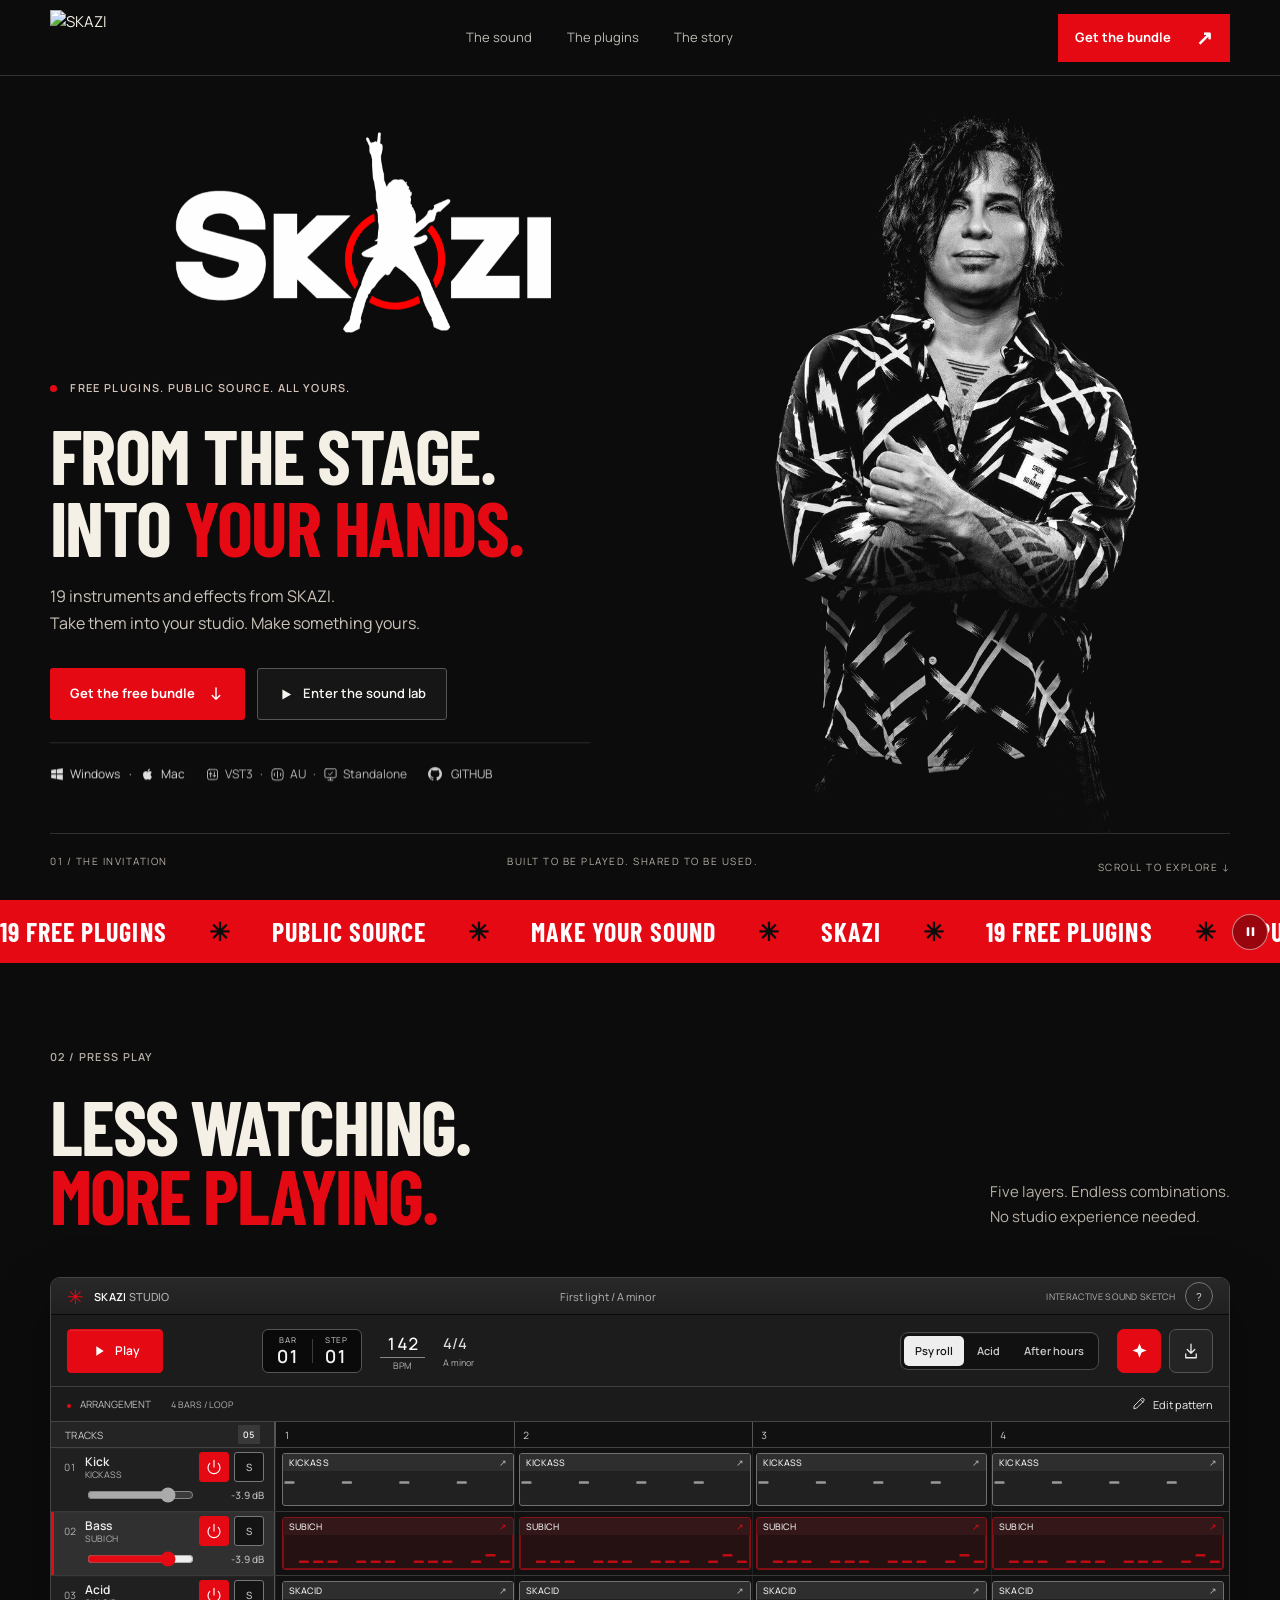
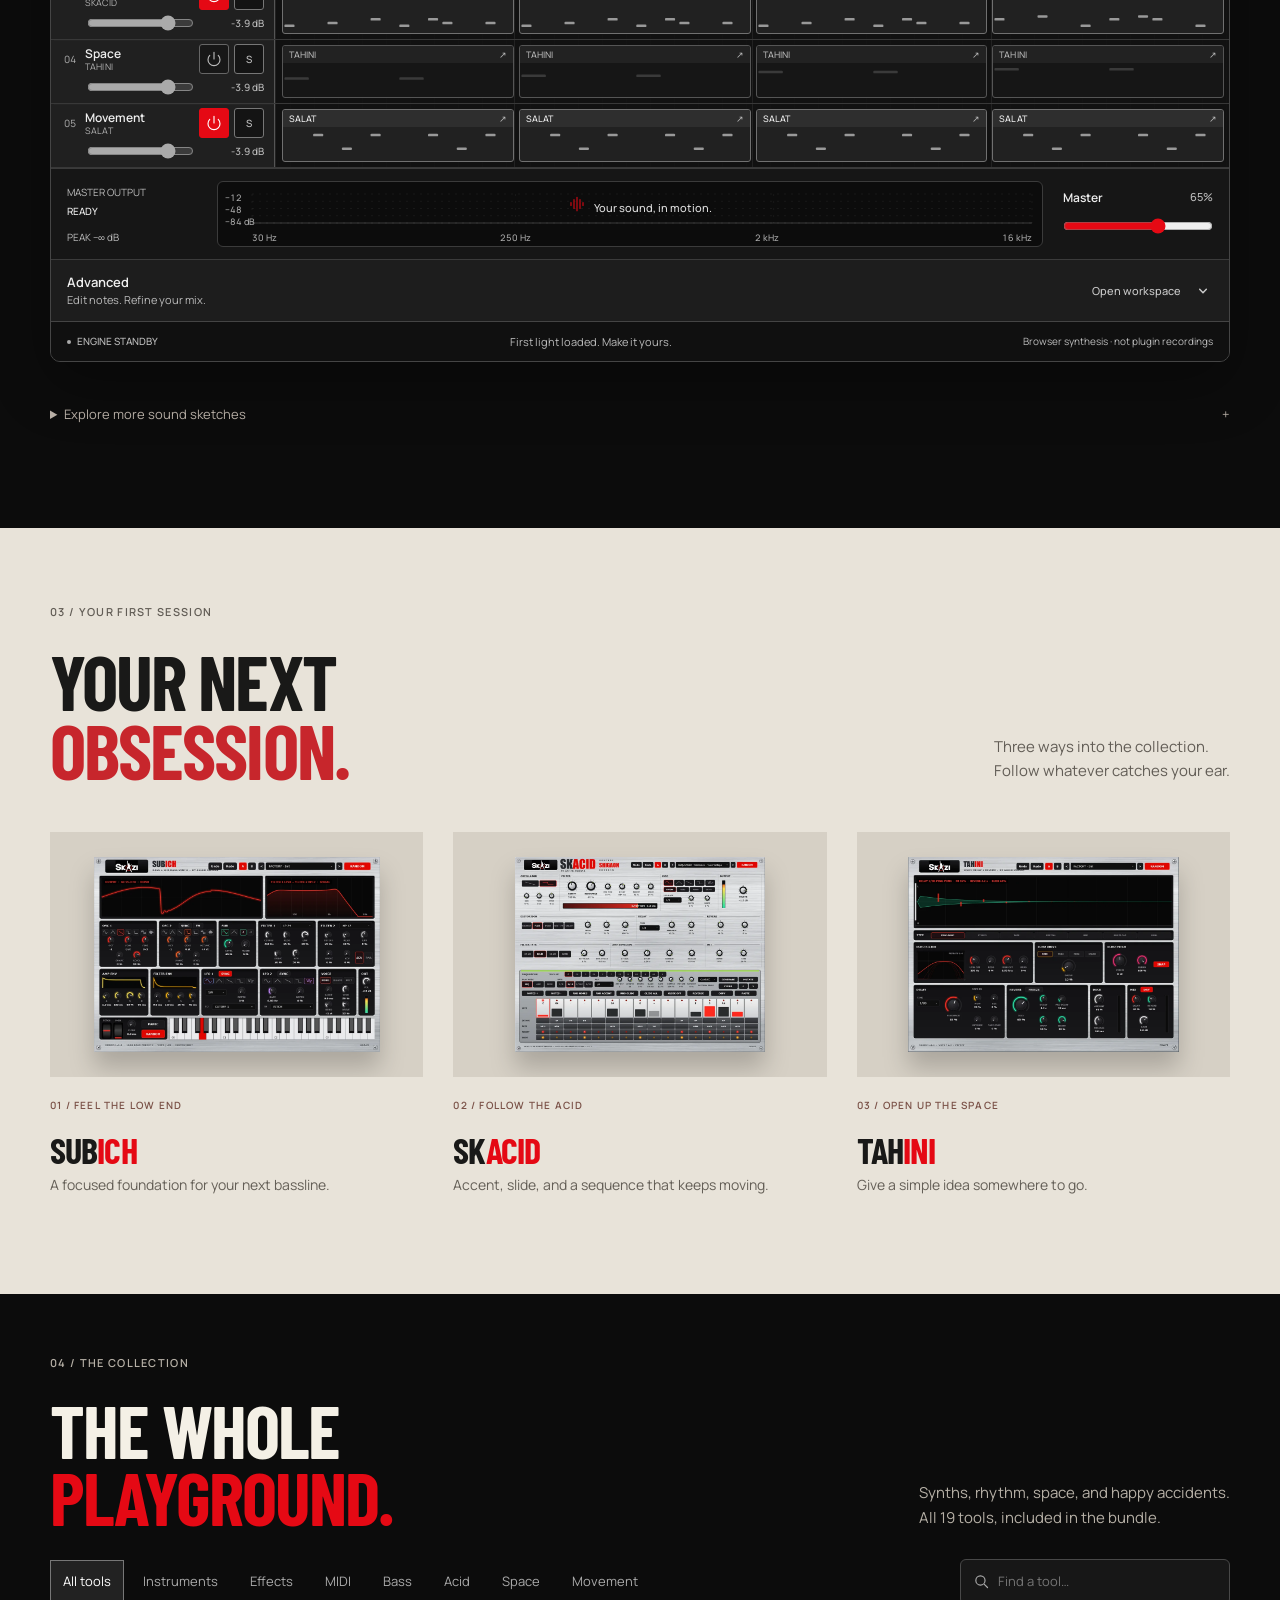
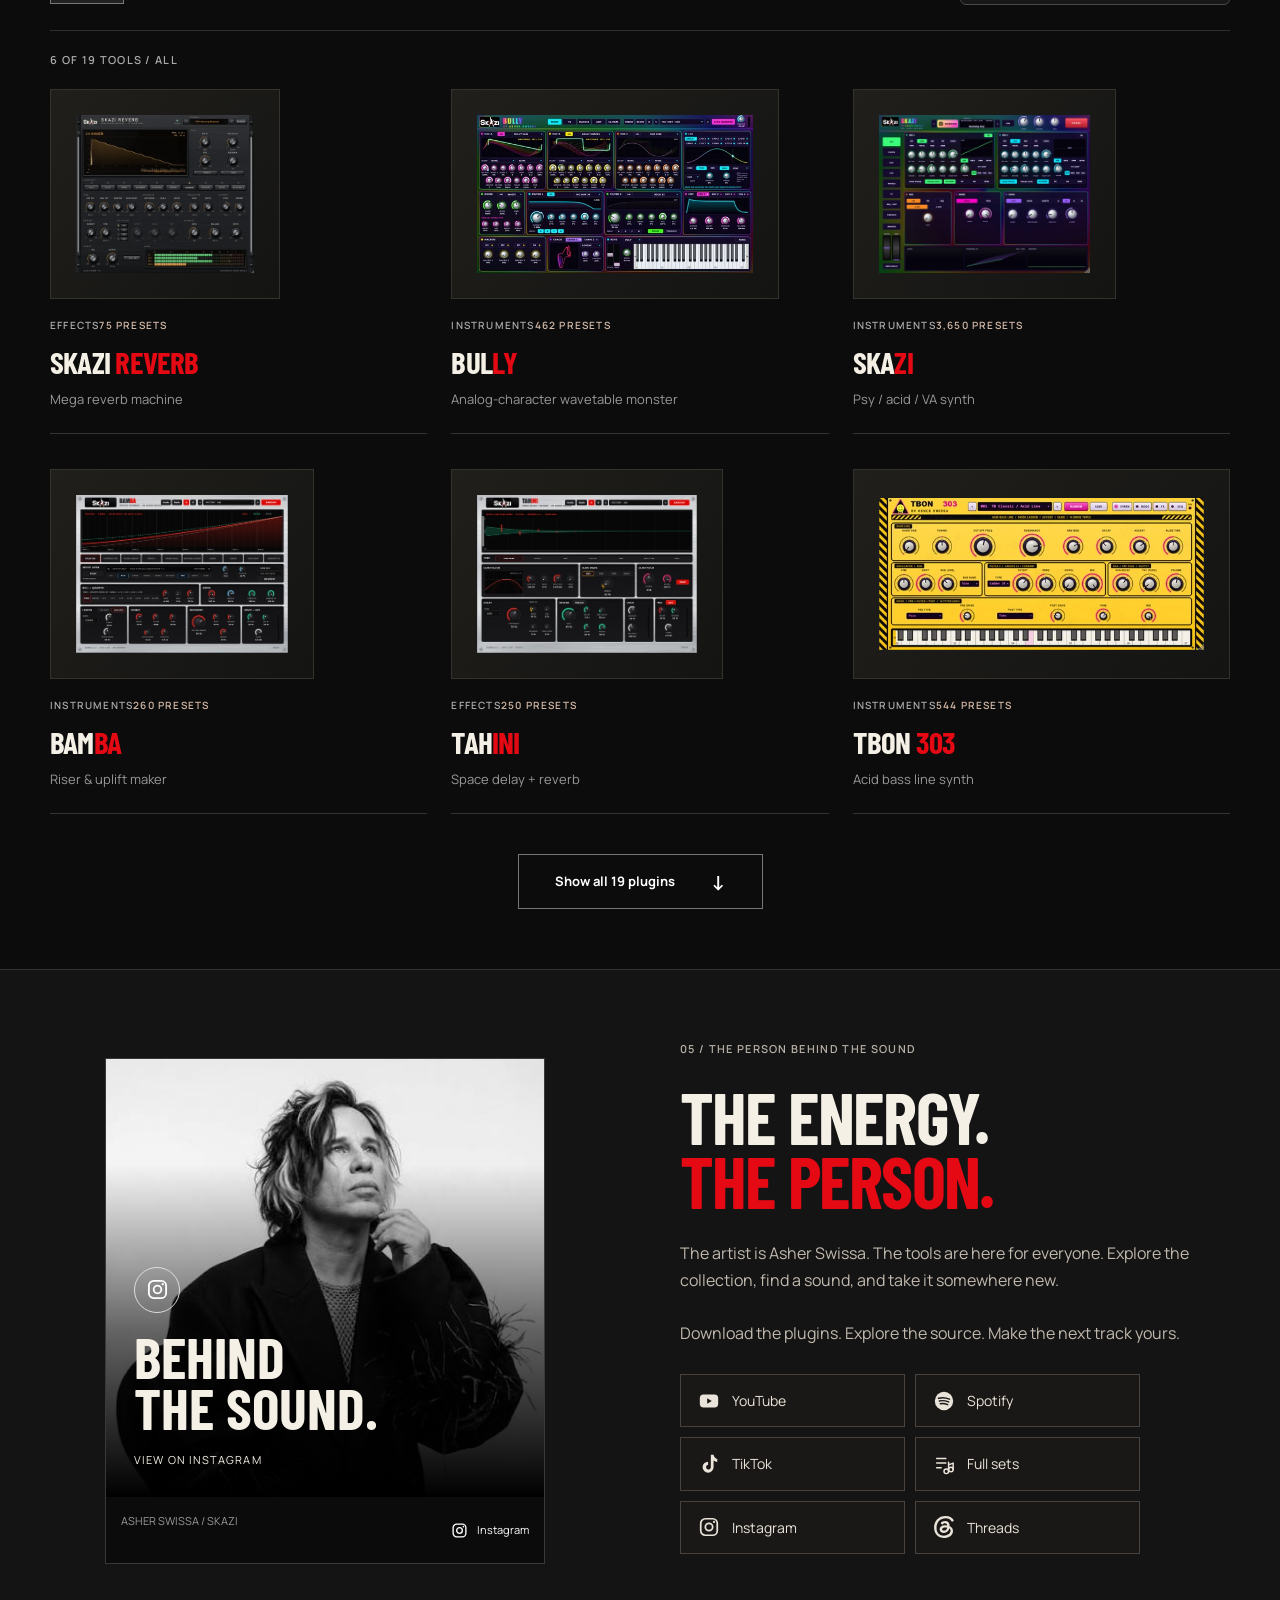
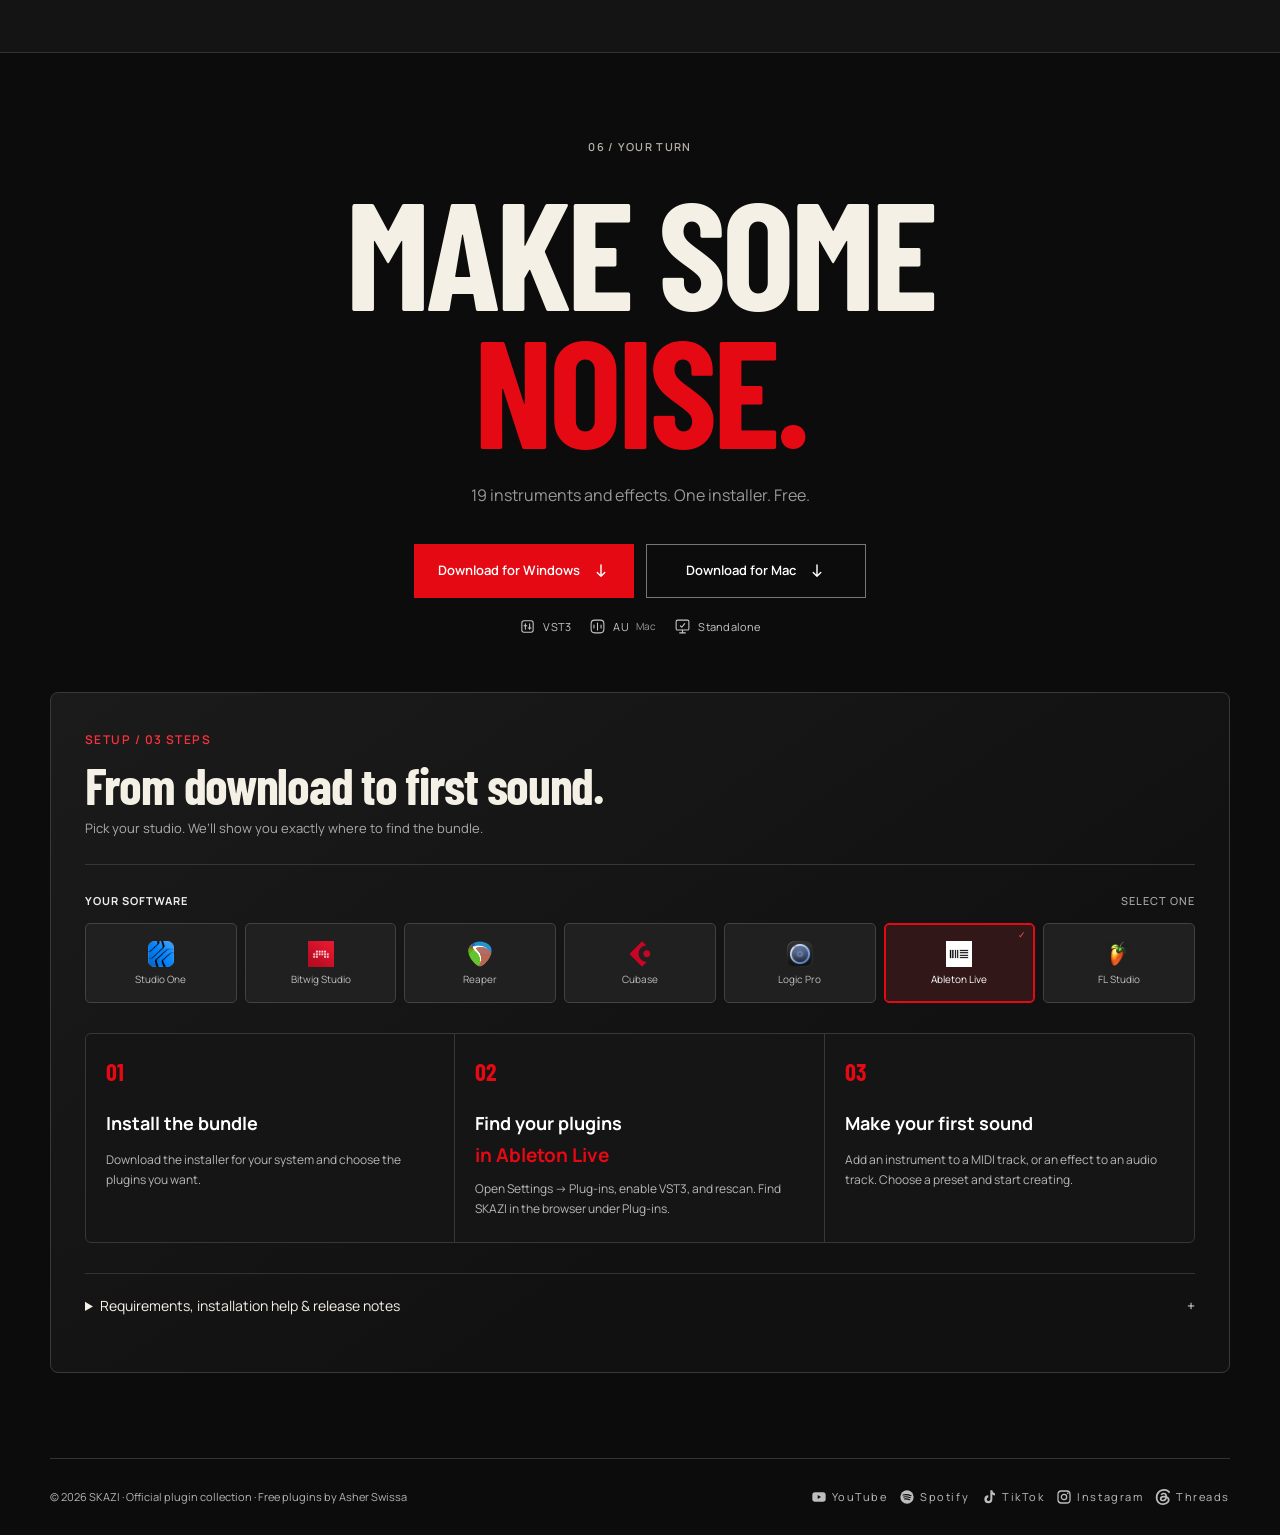
==== commit fab44d66: "Make studio compact with advanced editing workspace" ====
--- a/docs/demo/index.html
+++ b/docs/demo/index.html
@@ -1,15 +1,15 @@
 <!doctype html>
 <html lang="en"><head><meta charset="utf-8"><meta name="viewport" content="width=device-width,initial-scale=1"><title>SKAZI — From the stage. Into your hands.</title><meta name="description" content="Explore the SKAZI collection. Free synths and effects for your next track."><link rel="icon" href="../img/favicon.png"><script>
 (()=>{const html=document.documentElement;try{const intro=new URL(location.href).searchParams.get('intro');const deep=location.hash&&location.hash!=='#'&&location.hash!=='#top';if(intro==='0'||matchMedia('(prefers-reduced-motion: reduce)').matches||(intro!=='1'&&(deep||sessionStorage.getItem('skazi-demo-intro-30'))))return;}catch{}html.classList.add('intro-pending');window.skaziOpeningFailsafe=setTimeout(()=>{html.classList.remove('intro-pending');const overlay=document.getElementById('site-intro');if(overlay)overlay.hidden=true;document.querySelectorAll('body>header,body>main,body>footer,body>.skip').forEach(el=>el.inert=false);},4500);})();
-</script><link rel="stylesheet" href="demo.css?v=23"><link rel="stylesheet" href="direction.css?v=9"><link rel="stylesheet" href="motion.css?v=38"><link rel="stylesheet" href="refined.css?v=12"><link rel="stylesheet" href="workstation.css?v=19"><link rel="stylesheet" href="finish.css?v=31"><link rel="stylesheet" href="polish.css?v=27"><link rel="stylesheet" href="updates.css?v=28"><link rel="stylesheet" href="handoff.css?v=38"><script src="opening.js?v=30" defer></script><script src="studio-engine.js?v=36" defer></script><script src="demo.js?v=38" defer></script><script src="motion.js?v=38" defer></script><script src="workstation.js?v=36" defer></script><script src="pattern-editor.js?v=36" defer></script></head>
+</script><link rel="stylesheet" href="demo.css?v=23"><link rel="stylesheet" href="direction.css?v=9"><link rel="stylesheet" href="motion.css?v=38"><link rel="stylesheet" href="refined.css?v=12"><link rel="stylesheet" href="workstation.css?v=19"><link rel="stylesheet" href="finish.css?v=31"><link rel="stylesheet" href="polish.css?v=27"><link rel="stylesheet" href="updates.css?v=28"><link rel="stylesheet" href="handoff.css?v=38"><script src="opening.js?v=30" defer></script><script src="studio-engine.js?v=36" defer></script><script src="demo.js?v=38" defer></script><script src="motion.js?v=38" defer></script><script src="workstation.js?v=39" defer></script><script src="pattern-editor.js?v=39" defer></script><link rel="stylesheet" href="compact-studio.css?v=39"></head>
 <body><div id="site-intro" tabindex="-1" role="dialog" aria-modal="true" aria-label="SKAZI introduction" hidden><div class="intro-mark"><img src="../img/skazi-hero-logo.png" alt="SKAZI" width="1024" height="532"></div><div class="intro-line" aria-hidden="true"></div><button type="button" class="intro-skip">SKIP INTRO</button></div><div class="reading-progress" aria-hidden="true"></div><a class="skip" href="#main">Skip to content</a>
 <header><a href="#" class="brand header-brand-hidden" aria-label="SKAZI, back to top" aria-hidden="true" tabindex="-1"><img src="../img/skazi-logo.png" alt="SKAZI"></a><button class="mobile-menu" id="mobile-menu" aria-expanded="false" aria-controls="main-navigation">Menu</button><nav id="main-navigation" aria-label="Main navigation"><a href="#sound">The sound</a><a href="#collection">The plugins</a><a href="#story">The story</a></nav><a class="button small header-cta-hidden" id="header-download" aria-hidden="true" tabindex="-1" href="#download">Get the bundle <span>↗</span></a></header>
 <main id="main" tabindex="-1"><section class="hero shell" aria-labelledby="hero-title"><div class="hero-wordmark"><img src="../img/skazi-hero-logo.png" alt="SKAZI"></div><div class="hero-art" data-color-portrait><img src="../img/skazi-artist-1280.webp" alt="Asher Swissa, SKAZI"><img src="../img/skazi-artist-1280.webp" class="hero-color-reveal" alt="" aria-hidden="true"><span class="art-caption">ASHER SWISSA — THE STUDIO IS OPEN</span></div><div class="hero-copy"><p class="eyebrow"><i></i> FREE PLUGINS. PUBLIC SOURCE. ALL YOURS.</p><h1 id="hero-title">FROM THE STAGE.<br>INTO <em>YOUR HANDS.</em></h1><p class="intro">19 instruments and effects from SKAZI.<br>Take them into your studio. Make something yours.</p><div class="actions"><a class="button" href="#download">Get the free bundle <svg class="download-icon" viewBox="0 0 24 24" aria-hidden="true"><path d="M12 4v15m-5-5 5 5 5-5"/></svg></a><a class="text-link" href="#sound"><svg viewBox="0 0 24 24" aria-hidden="true"><path d="m7 4 14 8-14 8z"/></svg>Enter the sound lab</a></div><div class="hero-facts"><span class="platform-support"><svg viewBox="0 0 24 24" aria-hidden="true"><path d="M2 5.2 10.2 4v7.4H2zm9.5-1.4L22 2v9.4H11.5zM2 12.9h8.2v7.4L2 19.1zm9.5 0H22v9.4l-10.5-1.8z"/></svg><span>Windows</span><span class="platform-and">·</span><svg viewBox="0 0 24 24" aria-hidden="true"><path d="M16.6 12.8c0-2.4 2-3.6 2.1-3.7-1.1-1.7-2.9-1.9-3.5-1.9-1.5-.2-2.9.8-3.7.8-.7 0-1.9-.8-3.2-.8-1.6 0-3.1 1-4 2.5-1.7 3-.5 7.3 1.2 9.7.8 1.1 1.7 2.4 2.9 2.4s1.6-.8 3.1-.8 1.8.8 3.1.8 2.1-1.1 2.8-2.3c.8-1.3 1.2-2.6 1.3-2.7-.1 0-2.1-.8-2.1-4zM14.2 5.9c.7-.8 1.1-1.8 1-2.9-.9 0-2 .6-2.7 1.4-.6.7-1.1 1.7-1 2.8 1 .1 2-.5 2.7-1.3z"/></svg><span>Mac</span></span><span class="format-support"><span><svg viewBox="0 0 24 24" aria-hidden="true"><rect x="4" y="4" width="16" height="16" rx="3"/><path d="M9 8v8m6-8v8M7 11h4m2 3h4"/></svg>VST3</span><span aria-hidden="true">·</span><span><svg viewBox="0 0 24 24" aria-hidden="true"><rect x="3" y="3" width="18" height="18" rx="5"/><path d="M7 10v4m5-7v10m5-7v4"/></svg>AU</span><span aria-hidden="true">·</span><span><svg viewBox="0 0 24 24" aria-hidden="true"><rect x="3" y="3" width="18" height="14" rx="2"/><path d="M8 21h8m-4-4v4m-3-10 2 2 4-5"/></svg>Standalone</span></span><a href="https://github.com/slazoasher/skazi-bundle" target="_blank" rel="noopener"><svg viewBox="0 0 24 24" aria-hidden="true"><path d="M12 1.5a10.5 10.5 0 0 0-3.32 20.46c.53.1.72-.23.72-.51v-1.79c-2.93.64-3.55-1.25-3.55-1.25-.48-1.21-1.17-1.53-1.17-1.53-.96-.66.07-.64.07-.64 1.06.08 1.62 1.09 1.62 1.09.94 1.61 2.46 1.14 3.06.87.09-.68.37-1.14.67-1.4-2.34-.27-4.8-1.17-4.8-5.19 0-1.15.41-2.09 1.08-2.82-.11-.27-.47-1.34.1-2.79 0 0 .88-.28 2.89 1.08a10.1 10.1 0 0 1 5.26 0c2.01-1.36 2.89-1.08 2.89-1.08.57 1.45.21 2.52.1 2.79.67.73 1.08 1.67 1.08 2.82 0 4.03-2.47 4.92-4.82 5.18.38.33.72.97.72 1.96v2.7c0 .28.19.61.73.51A10.5 10.5 0 0 0 12 1.5z"/></svg>GITHUB</a></div></div><div class="hero-foot"><span>01 / THE INVITATION</span><span>BUILT TO BE PLAYED. SHARED TO BE USED.</span><a href="#sound">SCROLL TO EXPLORE ↓</a></div></section><div class="ticker" aria-label="19 free plugins. Public source. Make your sound with SKAZI."><span>19 FREE PLUGINS</span>✳<span>PUBLIC SOURCE</span>✳<span>MAKE YOUR SOUND</span>✳<span>SKAZI</span>✳</div>
-<section class="shell section" id="sound"><div class="section-heading"><div><p class="eyebrow">02 / PRESS PLAY</p><h2>LESS WATCHING.<br><em>MORE PLAYING.</em></h2></div><p>Five layers. Endless combinations.<br>No studio experience needed.</p></div><div class="lab studio-workstation" id="lab"><div class="studio-rotate-hint" id="studio-rotate-hint" hidden><span>More room to edit: turn your phone sideways.</span><button type="button" aria-label="Dismiss rotation tip">×</button></div><div class="studio-title"><span class="studio-emblem" aria-hidden="true">✳</span><span>SKAZI <b>STUDIO</b></span><span class="project-name"><span id="session-title">First light / A minor</span></span><span class="studio-demo">INTERACTIVE SOUND SKETCH</span><button id="studio-help-toggle" aria-label="How to use the studio" aria-expanded="false" aria-controls="studio-help" title="How to use the studio">?</button></div><div id="studio-help" hidden><b>Your first session</b><span>1. Press Play.</span><span>2. Use the power icons to enable tracks, or S to solo one.</span><span>3. Shape levels in Mixer. Edit notes in Pattern. Presets and builds enter on the next bar. Save loop exports your mix as WAV.</span></div><div class="studio-transport"><div class="transport-actions"><button id="transport" class="button audio-control" aria-label="Play" aria-pressed="false"><svg viewBox="0 0 24 24" aria-hidden="true"><path d="m8 5 11 7-11 7z"/></svg><span class="control-label">Play</span></button><button id="reset-session" class="transport-reset audio-control" aria-label="Stop and rewind" title="Stop and rewind" hidden><svg viewBox="0 0 24 24" aria-hidden="true"><rect x="6" y="6" width="12" height="12" rx="2"/></svg><span class="control-label">Stop</span></button></div><div class="studio-time" role="group" aria-label="Loop position: bar and step"><div class="position-values"><span class="position-unit"><small>BAR</small><b id="daw-bar">01</b></span><span class="position-divider" aria-hidden="true"></span><span class="position-unit"><small>STEP</small><b id="daw-step">01</b></span></div><span id="daw-position" class="sr" aria-hidden="true">01 : 01</span></div><label class="tempo-control"><input id="studio-tempo" type="number" min="80" max="170" value="142" aria-label="Tempo in beats per minute"><span>BPM</span></label><div class="studio-meter"><b>4/4</b><span id="session-key">A minor</span></div><div class="studio-presets" role="group" aria-label="Session preset"><button data-session="roll" aria-pressed="true"><b>Psy roll</b></button><button data-session="acid" aria-pressed="false"><b>Acid</b></button><button data-session="minimal" aria-pressed="false"><b>After hours</b></button></div><div class="studio-session-actions" role="group" aria-label="Session actions"><button id="build-drop" aria-label="Build the drop" title="Build the drop" class="button outline"><svg viewBox="0 0 24 24" aria-hidden="true"><path d="m12 3 2.6 6.4L21 12l-6.4 2.6L12 21l-2.6-6.4L3 12l6.4-2.6z"/></svg></button><button id="export-loop" type="button" aria-label="Save loop as WAV" title="Save four bars as stereo WAV"><svg viewBox="0 0 24 24" aria-hidden="true"><path d="M12 3v12m-5-5 5 5 5-5M5 16v5h14v-5"/></svg></button></div></div><div class="arranger-caption"><span><i></i> ARRANGEMENT</span><span>4 BARS / LOOP</span><button id="edit-pattern" aria-pressed="false"><svg viewBox="0 0 24 24" aria-hidden="true"><path d="m15 5 4 4M4 20l4-1L20 7a2.8 2.8 0 0 0-4-4L4 15z"/></svg><span>Edit pattern</span></button></div><div class="arranger-scroll" tabindex="0" role="region" aria-label="Four-bar arrangement. Scroll horizontally to explore the timeline."><div class="daw-arrangement"><div class="arranger-ruler"><span>TRACKS <b>05</b></span><div><span>1</span><span>2</span><span>3</span><span>4</span></div></div><div class="rack-playhead" aria-hidden="true"></div><div class="arranger-track" data-track="kick" style="--track-color:var(--kick)"><div class="arranger-track-head"><button class="select-track" data-select-track="kick" aria-pressed="false" aria-label="Select Kick track"><span>01</span><div><b>Kick</b><small>KICKASS</small></div></button><div class="track-tools"><button data-layer="kick" aria-pressed="true" aria-label="Enable Kick" title="Enable / mute Kick"><svg viewBox="0 0 24 24" aria-hidden="true"><path d="M18.36 6.64a9 9 0 1 1-12.73 0M12 2v10"/></svg></button><button data-solo="kick" aria-pressed="false" aria-label="Solo Kick" title="Solo Kick">S</button></div></div><div class="arranger-clips" role="group" data-clips="kick" aria-label="Kick clips"></div></div><div class="arranger-track" data-track="bass" style="--track-color:var(--bass)"><div class="arranger-track-head"><button class="select-track" data-select-track="bass" aria-pressed="true" aria-label="Select Bass track"><span>02</span><div><b>Bass</b><small>SUBICH</small></div></button><div class="track-tools"><button data-layer="bass" aria-pressed="true" aria-label="Enable Bass" title="Enable / mute Bass"><svg viewBox="0 0 24 24" aria-hidden="true"><path d="M18.36 6.64a9 9 0 1 1-12.73 0M12 2v10"/></svg></button><button data-solo="bass" aria-pressed="false" aria-label="Solo Bass" title="Solo Bass">S</button></div></div><div class="arranger-clips" role="group" data-clips="bass" aria-label="Bass clips"></div></div><div class="arranger-track" data-track="acid" style="--track-color:var(--acid)"><div class="arranger-track-head"><button class="select-track" data-select-track="acid" aria-pressed="false" aria-label="Select Acid track"><span>03</span><div><b>Acid</b><small>SKACID</small></div></button><div class="track-tools"><button data-layer="acid" aria-pressed="false" aria-label="Enable Acid" title="Enable / mute Acid"><svg viewBox="0 0 24 24" aria-hidden="true"><path d="M18.36 6.64a9 9 0 1 1-12.73 0M12 2v10"/></svg></button><button data-solo="acid" aria-pressed="false" aria-label="Solo Acid" title="Solo Acid">S</button></div></div><div class="arranger-clips" role="group" data-clips="acid" aria-label="Acid clips"></div></div><div class="arranger-track" data-track="space" style="--track-color:var(--space)"><div class="arranger-track-head"><button class="select-track" data-select-track="space" aria-pressed="false" aria-label="Select Space track"><span>04</span><div><b>Space</b><small>TAHINI</small></div></button><div class="track-tools"><button data-layer="space" aria-pressed="false" aria-label="Enable Space" title="Enable / mute Space"><svg viewBox="0 0 24 24" aria-hidden="true"><path d="M18.36 6.64a9 9 0 1 1-12.73 0M12 2v10"/></svg></button><button data-solo="space" aria-pressed="false" aria-label="Solo Space" title="Solo Space">S</button></div></div><div class="arranger-clips" role="group" data-clips="space" aria-label="Space clips"></div></div><div class="arranger-track" data-track="fx" style="--track-color:var(--fx)"><div class="arranger-track-head"><button class="select-track" data-select-track="fx" aria-pressed="false" aria-label="Select Movement track"><span>05</span><div><b>Movement</b><small>SALAT</small></div></button><div class="track-tools"><button data-layer="fx" aria-pressed="false" aria-label="Enable Movement" title="Enable / mute Movement"><svg viewBox="0 0 24 24" aria-hidden="true"><path d="M18.36 6.64a9 9 0 1 1-12.73 0M12 2v10"/></svg></button><button data-solo="fx" aria-pressed="false" aria-label="Solo Movement" title="Solo Movement">S</button></div></div><div class="arranger-clips" role="group" data-clips="fx" aria-label="Movement clips"></div></div><div class="sequencer" aria-hidden="true"></div></div></div><div class="studio-dock-tabs" role="tablist" aria-label="Studio panels"><button role="tab" data-studio-panel="mixer" id="tab-mixer" aria-controls="panel-mixer" aria-selected="true"><svg viewBox="0 0 24 24" aria-hidden="true"><path d="M6 3v18m6-18v18m6-18v18M3 8h6m0 8h6m0-10h6"/></svg><span>Mixer</span></button><button role="tab" data-studio-panel="pattern" id="tab-pattern" aria-controls="panel-pattern" aria-selected="false"><svg viewBox="0 0 24 24" aria-hidden="true"><rect x="3" y="4" width="18" height="16" rx="2"/><path d="M9 4v16m6-16v16M3 10h18m-18 5h18"/></svg><span>Pattern</span></button><button role="tab" data-studio-panel="device" id="tab-device" aria-controls="panel-device" aria-selected="false"><svg viewBox="0 0 24 24" aria-hidden="true"><rect x="3" y="4" width="18" height="16" rx="3"/><circle cx="12" cy="12" r="4"/><path d="m12 12 2-2"/></svg><span>Device</span></button><span id="selected-track-label">02 / SUBICH</span></div><div class="studio-dock"><div id="panel-mixer" class="studio-panel" role="tabpanel" aria-labelledby="tab-mixer"><div class="studio-channels" role="group" aria-label="Channel mixer"><label class="studio-channel" style="--track-color:var(--kick)"><span>01</span><b>Kick</b><small>KICKASS</small><div class="studio-fader"><div class="fader-scale" aria-hidden="true"><span>0</span><span>−12</span><span>−24</span><span>−∞</span></div><input type="range" min="0" max="100" value="80" data-level="kick" aria-label="Kick volume"><div class="channel-meter" data-meter="kick" aria-hidden="true"></div></div><output data-level-output="kick">−3.9 dB</output></label><label class="studio-channel" style="--track-color:var(--bass)"><span>02</span><b>Bass</b><small>SUBICH</small><div class="studio-fader"><div class="fader-scale" aria-hidden="true"><span>0</span><span>−12</span><span>−24</span><span>−∞</span></div><input type="range" min="0" max="100" value="80" data-level="bass" aria-label="Bass volume"><div class="channel-meter" data-meter="bass" aria-hidden="true"></div></div><output data-level-output="bass">−3.9 dB</output></label><label class="studio-channel" style="--track-color:var(--acid)"><span>03</span><b>Acid</b><small>SKACID</small><div class="studio-fader"><div class="fader-scale" aria-hidden="true"><span>0</span><span>−12</span><span>−24</span><span>−∞</span></div><input type="range" min="0" max="100" value="80" data-level="acid" aria-label="Acid volume"><div class="channel-meter" data-meter="acid" aria-hidden="true"></div></div><output data-level-output="acid">−3.9 dB</output></label><label class="studio-channel" style="--track-color:var(--space)"><span>04</span><b>Space</b><small>TAHINI</small><div class="studio-fader"><div class="fader-scale" aria-hidden="true"><span>0</span><span>−12</span><span>−24</span><span>−∞</span></div><input type="range" min="0" max="100" value="80" data-level="space" aria-label="Space volume"><div class="channel-meter" data-meter="space" aria-hidden="true"></div></div><output data-level-output="space">−3.9 dB</output></label><label class="studio-channel" style="--track-color:var(--fx)"><span>05</span><b>Movement</b><small>SALAT</small><div class="studio-fader"><div class="fader-scale" aria-hidden="true"><span>0</span><span>−12</span><span>−24</span><span>−∞</span></div><input type="range" min="0" max="100" value="80" data-level="fx" aria-label="Movement volume"><div class="channel-meter" data-meter="fx" aria-hidden="true"></div></div><output data-level-output="fx">−3.9 dB</output></label></div><div class="studio-master"><div class="master-caption"><span>MASTER OUTPUT</span><strong id="session-state">READY</strong></div><div class="sound-stage"><canvas id="sound-canvas" role="img" aria-label="Live frequency spectrum with peak hold, from 30 Hz to 16 kHz and minus 84 to minus 12 decibels."></canvas><div class="spectrum-axis-y" aria-hidden="true"><span>−12</span><span>−48</span><span>−84 dB</span></div><div class="spectrum-axis-x" aria-hidden="true"><span>30 Hz</span><span>250 Hz</span><span>2 kHz</span><span>16 kHz</span></div><div class="spectrum-idle" aria-hidden="true"><span class="spectrum-idle-icon"><svg viewBox="0 0 24 24"><path d="M4 10v4m4-8v12m4-15v18m4-15v12m4-8v4"/></svg></span><b>Your sound, in motion.</b><span>Press Play to see the live spectrum</span></div></div><div class="master-readout"><span id="master-peak">PEAK −∞ dB</span><span id="engine-rate">WEB AUDIO</span></div><span id="session-layers" class="sr">KICK + BASS</span></div></div><div id="panel-pattern" class="studio-panel" role="tabpanel" aria-labelledby="tab-pattern" hidden><div class="pattern-channel" data-editor="kick" hidden style="--track-color:var(--kick)"><div class="pattern-key"><b>Kick</b><span>KICKASS / 16 STEPS</span><small>Click to add or select a note. Shape it below.</small></div><div class="track-pattern" data-pattern="kick" role="group" aria-label="Kick pattern"></div></div><div class="pattern-channel" data-editor="bass"  style="--track-color:var(--bass)"><div class="pattern-key"><b>Bass</b><span>SUBICH / 16 STEPS</span><small>Click to add or select a note. Shape it below.</small></div><div class="track-pattern" data-pattern="bass" role="group" aria-label="Bass pattern"></div></div><div class="pattern-channel" data-editor="acid" hidden style="--track-color:var(--acid)"><div class="pattern-key"><b>Acid</b><span>SKACID / 16 STEPS</span><small>Click to add or select a note. Shape it below.</small></div><div class="track-pattern" data-pattern="acid" role="group" aria-label="Acid pattern"></div></div><div class="pattern-channel" data-editor="space" hidden style="--track-color:var(--space)"><div class="pattern-key"><b>Space</b><span>TAHINI / 16 STEPS</span><small>Click to add or select a note. Shape it below.</small></div><div class="track-pattern" data-pattern="space" role="group" aria-label="Space pattern"></div></div><div class="pattern-channel" data-editor="fx" hidden style="--track-color:var(--fx)"><div class="pattern-key"><b>Movement</b><span>SALAT / 16 STEPS</span><small>Click to add or select a note. Shape it below.</small></div><div class="track-pattern" data-pattern="fx" role="group" aria-label="Movement pattern"></div></div></div><div id="panel-device" class="studio-panel" role="tabpanel" aria-labelledby="tab-device" hidden><div class="device-channel" data-device="kick" hidden><div class="device-image"><img src="../img/kickass-480.webp" alt="KICKASS interface"><button class="device-open" data-plugin="Kickass" aria-label="Open Kickass plugin details" aria-haspopup="dialog" aria-controls="plugin-dialog"><svg viewBox="0 0 24 24" aria-hidden="true"><path d="M9 4H4v5M15 4h5v5M9 20H4v-5M15 20h5v-5"/></svg></button></div><div><span class="studio-label">PLUGIN COLLECTION</span><h3>KICKASS</h3><p>Explore the instrument or effect behind this track.</p></div></div><div class="device-channel" data-device="bass" ><div class="device-image"><img src="../img/subich-480.webp" alt="SUBICH interface"><button class="device-open" data-plugin="Subich" aria-label="Open Subich plugin details" aria-haspopup="dialog" aria-controls="plugin-dialog"><svg viewBox="0 0 24 24" aria-hidden="true"><path d="M9 4H4v5M15 4h5v5M9 20H4v-5M15 20h5v-5"/></svg></button></div><div><span class="studio-label">PLUGIN COLLECTION</span><h3>SUBICH</h3><p>Explore the instrument or effect behind this track.</p></div></div><div class="device-channel" data-device="acid" hidden><div class="device-image"><img src="../img/skacid-480.webp" alt="SKACID interface"><button class="device-open" data-plugin="Skacid" aria-label="Open Skacid plugin details" aria-haspopup="dialog" aria-controls="plugin-dialog"><svg viewBox="0 0 24 24" aria-hidden="true"><path d="M9 4H4v5M15 4h5v5M9 20H4v-5M15 20h5v-5"/></svg></button></div><div><span class="studio-label">PLUGIN COLLECTION</span><h3>SKACID</h3><p>Explore the instrument or effect behind this track.</p></div></div><div class="device-channel" data-device="space" hidden><div class="device-image"><img src="../img/tahini-480.webp" alt="TAHINI interface"><button class="device-open" data-plugin="Tahini" aria-label="Open Tahini plugin details" aria-haspopup="dialog" aria-controls="plugin-dialog"><svg viewBox="0 0 24 24" aria-hidden="true"><path d="M9 4H4v5M15 4h5v5M9 20H4v-5M15 20h5v-5"/></svg></button></div><div><span class="studio-label">PLUGIN COLLECTION</span><h3>TAHINI</h3><p>Explore the instrument or effect behind this track.</p></div></div><div class="device-channel" data-device="fx" hidden><div class="device-image"><img src="../img/salat-480.webp" alt="SALAT interface"><button class="device-open" data-plugin="Salat" aria-label="Open Salat plugin details" aria-haspopup="dialog" aria-controls="plugin-dialog"><svg viewBox="0 0 24 24" aria-hidden="true"><path d="M9 4H4v5M15 4h5v5M9 20H4v-5M15 20h5v-5"/></svg></button></div><div><span class="studio-label">PLUGIN COLLECTION</span><h3>SALAT</h3><p>Explore the instrument or effect behind this track.</p></div></div></div></div><div class="studio-shaping" role="group" aria-label="Shape your sound"><label><span>Drive</span><input type="range" min="0" max="100" value="28" data-shape="drive" aria-label="Drive"><output>28%</output></label><label><span>Acid tone</span><input type="range" min="0" max="100" value="54" data-shape="tone" aria-label="Acid tone"><output>54%</output></label><label><span>Space</span><input type="range" min="0" max="100" value="32" data-shape="space" aria-label="Space"><output>32%</output></label><label><span>Master</span><input type="range" min="0" max="100" value="65" data-shape="master" aria-label="Master"><output>65%</output></label></div><div class="studio-status"><span><i></i><b id="engine-state">ENGINE STANDBY</b></span><span id="drop-status" aria-live="polite">Press Play to start. Select a clip to edit its track.</span><span>Browser synthesis · not plugin recordings</span></div></div><details class="sound-extras"><summary>Explore more sound sketches <span>+</span></summary><div class="listen-grid"><button class="listen" data-audio="sub" aria-pressed="false"><span class="micro">01 / LOW END</span><strong>Under<br>your skin.</strong><div class="wave" aria-hidden="true"></div><span class="listen-bottom">Rolling bass <b>▶</b></span></button><button class="listen acid" data-audio="acid" aria-pressed="false"><span class="micro">02 / ACID</span><strong>A little<br>unstable.</strong><div class="wave" aria-hidden="true"></div><span class="listen-bottom">Acid sequence <b>▶</b></span></button><button class="listen psy" data-audio="psy" aria-pressed="false"><span class="micro">03 / ENERGY</span><strong>Find your<br>dancefloor.</strong><div class="wave" aria-hidden="true"></div><span class="listen-bottom">Full groove <b>▶</b></span></button></div><p class="note">Concept audio for this website demo. These examples are synthesized previews, not recordings of the plugins.</p><p class="sr" id="audio-status" aria-live="polite"></p>
+<section class="shell section" id="sound"><div class="section-heading"><div><p class="eyebrow">02 / PRESS PLAY</p><h2>LESS WATCHING.<br><em>MORE PLAYING.</em></h2></div><p>Five layers. Endless combinations.<br>No studio experience needed.</p></div><div class="lab studio-workstation" id="lab"><div class="studio-rotate-hint" id="studio-rotate-hint" hidden><span>More room to edit: turn your phone sideways.</span><button type="button" aria-label="Dismiss rotation tip">×</button></div><div class="studio-title"><span class="studio-emblem" aria-hidden="true">✳</span><span>SKAZI <b>STUDIO</b></span><span class="project-name"><span id="session-title">First light / A minor</span></span><span class="studio-demo">INTERACTIVE SOUND SKETCH</span><button id="studio-help-toggle" aria-label="How to use the studio" aria-expanded="false" aria-controls="studio-help" title="How to use the studio">?</button></div><div id="studio-help" hidden><b>Your first session</b><span>1. Press Play.</span><span>2. Use the power icons to enable tracks, or S to solo one.</span><span>3. Set levels in each track. Open Advanced for Pattern, Mixer and Sound. Click a clip to edit it. Presets and builds enter on the next bar. Save exports your mix as WAV.</span></div><div class="studio-transport"><div class="transport-actions"><button id="transport" class="button audio-control" aria-label="Play" aria-pressed="false"><svg viewBox="0 0 24 24" aria-hidden="true"><path d="m8 5 11 7-11 7z"/></svg><span class="control-label">Play</span></button><button id="reset-session" class="transport-reset audio-control" aria-label="Stop and rewind" title="Stop and rewind" hidden><svg viewBox="0 0 24 24" aria-hidden="true"><rect x="6" y="6" width="12" height="12" rx="2"/></svg><span class="control-label">Stop</span></button></div><div class="studio-time" role="group" aria-label="Loop position: bar and step"><div class="position-values"><span class="position-unit"><small>BAR</small><b id="daw-bar">01</b></span><span class="position-divider" aria-hidden="true"></span><span class="position-unit"><small>STEP</small><b id="daw-step">01</b></span></div><span id="daw-position" class="sr" aria-hidden="true">01 : 01</span></div><label class="tempo-control"><input id="studio-tempo" type="number" min="80" max="170" value="142" aria-label="Tempo in beats per minute"><span>BPM</span></label><div class="studio-meter"><b>4/4</b><span id="session-key">A minor</span></div><div class="studio-presets" role="group" aria-label="Session preset"><button data-session="roll" aria-pressed="true"><b>Psy roll</b></button><button data-session="acid" aria-pressed="false"><b>Acid</b></button><button data-session="minimal" aria-pressed="false"><b>After hours</b></button></div><div class="studio-session-actions" role="group" aria-label="Session actions"><button id="build-drop" aria-label="Build the drop" title="Build the drop" class="button outline"><svg viewBox="0 0 24 24" aria-hidden="true"><path d="m12 3 2.6 6.4L21 12l-6.4 2.6L12 21l-2.6-6.4L3 12l6.4-2.6z"/></svg></button><button id="export-loop" type="button" aria-label="Save loop as WAV" title="Save four bars as stereo WAV"><svg viewBox="0 0 24 24" aria-hidden="true"><path d="M12 3v12m-5-5 5 5 5-5M5 16v5h14v-5"/></svg></button></div></div><div class="arranger-caption"><span><i></i> ARRANGEMENT</span><span>4 BARS / LOOP</span><button id="edit-pattern" aria-controls="studio-advanced"><svg viewBox="0 0 24 24" aria-hidden="true"><path d="m15 5 4 4M4 20l4-1L20 7a2.8 2.8 0 0 0-4-4L4 15z"/></svg><span>Edit pattern</span></button></div><div class="arranger-scroll" tabindex="0" role="region" aria-label="Four-bar arrangement. Scroll horizontally to explore the timeline."><div class="daw-arrangement"><div class="arranger-ruler"><span>TRACKS <b>05</b></span><div><span>1</span><span>2</span><span>3</span><span>4</span></div></div><div class="rack-playhead" aria-hidden="true"></div><div class="arranger-track" data-track="kick" style="--track-color:var(--kick)"><div class="arranger-track-head"><button class="select-track" data-select-track="kick" aria-pressed="false" aria-label="Select Kick track"><span>01</span><div><b>Kick</b><small>KICKASS</small></div></button><div class="track-tools"><button data-layer="kick" aria-pressed="true" aria-label="Enable Kick" title="Enable / mute Kick"><svg viewBox="0 0 24 24" aria-hidden="true"><path d="M18.36 6.64a9 9 0 1 1-12.73 0M12 2v10"/></svg></button><button data-solo="kick" aria-pressed="false" aria-label="Solo Kick" title="Solo Kick">S</button></div><label class="track-level"><span class="sr">Kick level</span><input type="range" min="0" max="100" value="80" data-track-level="kick" aria-label="Kick track level"><output data-track-level-output="kick">−3.9 dB</output></label></div><div class="arranger-clips" role="group" data-clips="kick" aria-label="Kick clips"></div></div><div class="arranger-track" data-track="bass" style="--track-color:var(--bass)"><div class="arranger-track-head"><button class="select-track" data-select-track="bass" aria-pressed="true" aria-label="Select Bass track"><span>02</span><div><b>Bass</b><small>SUBICH</small></div></button><div class="track-tools"><button data-layer="bass" aria-pressed="true" aria-label="Enable Bass" title="Enable / mute Bass"><svg viewBox="0 0 24 24" aria-hidden="true"><path d="M18.36 6.64a9 9 0 1 1-12.73 0M12 2v10"/></svg></button><button data-solo="bass" aria-pressed="false" aria-label="Solo Bass" title="Solo Bass">S</button></div><label class="track-level"><span class="sr">Bass level</span><input type="range" min="0" max="100" value="80" data-track-level="bass" aria-label="Bass track level"><output data-track-level-output="bass">−3.9 dB</output></label></div><div class="arranger-clips" role="group" data-clips="bass" aria-label="Bass clips"></div></div><div class="arranger-track" data-track="acid" style="--track-color:var(--acid)"><div class="arranger-track-head"><button class="select-track" data-select-track="acid" aria-pressed="false" aria-label="Select Acid track"><span>03</span><div><b>Acid</b><small>SKACID</small></div></button><div class="track-tools"><button data-layer="acid" aria-pressed="false" aria-label="Enable Acid" title="Enable / mute Acid"><svg viewBox="0 0 24 24" aria-hidden="true"><path d="M18.36 6.64a9 9 0 1 1-12.73 0M12 2v10"/></svg></button><button data-solo="acid" aria-pressed="false" aria-label="Solo Acid" title="Solo Acid">S</button></div><label class="track-level"><span class="sr">Acid level</span><input type="range" min="0" max="100" value="80" data-track-level="acid" aria-label="Acid track level"><output data-track-level-output="acid">−3.9 dB</output></label></div><div class="arranger-clips" role="group" data-clips="acid" aria-label="Acid clips"></div></div><div class="arranger-track" data-track="space" style="--track-color:var(--space)"><div class="arranger-track-head"><button class="select-track" data-select-track="space" aria-pressed="false" aria-label="Select Space track"><span>04</span><div><b>Space</b><small>TAHINI</small></div></button><div class="track-tools"><button data-layer="space" aria-pressed="false" aria-label="Enable Space" title="Enable / mute Space"><svg viewBox="0 0 24 24" aria-hidden="true"><path d="M18.36 6.64a9 9 0 1 1-12.73 0M12 2v10"/></svg></button><button data-solo="space" aria-pressed="false" aria-label="Solo Space" title="Solo Space">S</button></div><label class="track-level"><span class="sr">Space level</span><input type="range" min="0" max="100" value="80" data-track-level="space" aria-label="Space track level"><output data-track-level-output="space">−3.9 dB</output></label></div><div class="arranger-clips" role="group" data-clips="space" aria-label="Space clips"></div></div><div class="arranger-track" data-track="fx" style="--track-color:var(--fx)"><div class="arranger-track-head"><button class="select-track" data-select-track="fx" aria-pressed="false" aria-label="Select Movement track"><span>05</span><div><b>Movement</b><small>SALAT</small></div></button><div class="track-tools"><button data-layer="fx" aria-pressed="false" aria-label="Enable Movement" title="Enable / mute Movement"><svg viewBox="0 0 24 24" aria-hidden="true"><path d="M18.36 6.64a9 9 0 1 1-12.73 0M12 2v10"/></svg></button><button data-solo="fx" aria-pressed="false" aria-label="Solo Movement" title="Solo Movement">S</button></div><label class="track-level"><span class="sr">Movement level</span><input type="range" min="0" max="100" value="80" data-track-level="fx" aria-label="Movement track level"><output data-track-level-output="fx">−3.9 dB</output></label></div><div class="arranger-clips" role="group" data-clips="fx" aria-label="Movement clips"></div></div><div class="sequencer" aria-hidden="true"></div></div></div><div class="studio-master studio-master-compact"><div class="master-caption"><span>MASTER OUTPUT</span><strong id="session-state">READY</strong></div><div class="sound-stage"><canvas id="sound-canvas" role="img" aria-label="Live frequency spectrum with peak hold, from 30 Hz to 16 kHz and minus 84 to minus 12 decibels."></canvas><div class="spectrum-axis-y" aria-hidden="true"><span>−12</span><span>−48</span><span>−84 dB</span></div><div class="spectrum-axis-x" aria-hidden="true"><span>30 Hz</span><span>250 Hz</span><span>2 kHz</span><span>16 kHz</span></div><div class="spectrum-idle" aria-hidden="true"><span class="spectrum-idle-icon"><svg viewBox="0 0 24 24"><path d="M4 10v4m4-8v12m4-15v18m4-15v12m4-8v4"/></svg></span><b>Your sound, in motion.</b><span>Press Play to see the live spectrum</span></div></div><div class="master-readout"><span id="master-peak">PEAK −∞ dB</span><span id="engine-rate">WEB AUDIO</span></div><div class="master-volume"><label><span>Master</span><input type="range" min="0" max="100" value="65" data-shape="master" aria-label="Master"><output>65%</output></label></div><span id="session-layers" class="sr">KICK + BASS</span></div><button class="studio-advanced-toggle" id="studio-advanced-toggle" type="button" aria-expanded="false" aria-controls="studio-advanced"><span class="advanced-title">Advanced <span id="studio-edited" hidden>Edited</span><small>Edit notes. Refine your mix.</small></span><span class="advanced-action"><span id="advanced-action-label">Open workspace</span><svg viewBox="0 0 24 24" aria-hidden="true"><path d="m8 10 4 4 4-4"/></svg></span></button><div id="studio-advanced" hidden><div class="studio-dock-tabs" role="tablist" aria-label="Studio panels"><button role="tab" data-studio-panel="pattern" id="tab-pattern" aria-controls="panel-pattern" aria-selected="true"><svg viewBox="0 0 24 24" aria-hidden="true"><rect x="3" y="4" width="18" height="16" rx="2"/><path d="M9 4v16m6-16v16M3 10h18m-18 5h18"/></svg><span>Pattern</span></button><button role="tab" data-studio-panel="mixer" id="tab-mixer" aria-controls="panel-mixer" aria-selected="false"><svg viewBox="0 0 24 24" aria-hidden="true"><path d="M6 3v18m6-18v18m6-18v18M3 8h6m0 8h6m0-10h6"/></svg><span>Mixer</span></button><button role="tab" data-studio-panel="sound" id="tab-sound" aria-controls="panel-sound" aria-selected="false"><svg viewBox="0 0 24 24" aria-hidden="true"><rect x="3" y="4" width="18" height="16" rx="3"/><circle cx="12" cy="12" r="4"/><path d="m12 12 2-2"/></svg><span>Sound</span></button><span id="selected-track-label">02 / SUBICH</span></div><div class="studio-dock"><div id="panel-mixer" class="studio-panel" hidden role="tabpanel" aria-labelledby="tab-mixer"><div class="studio-channels" role="group" aria-label="Channel mixer"><label class="studio-channel" style="--track-color:var(--kick)"><span>01</span><b>Kick</b><small>KICKASS</small><div class="studio-fader"><div class="fader-scale" aria-hidden="true"><span>0</span><span>−12</span><span>−24</span><span>−∞</span></div><input type="range" min="0" max="100" value="80" data-level="kick" aria-label="Kick volume"><div class="channel-meter" data-meter="kick" aria-hidden="true"></div></div><output data-level-output="kick">−3.9 dB</output></label><label class="studio-channel" style="--track-color:var(--bass)"><span>02</span><b>Bass</b><small>SUBICH</small><div class="studio-fader"><div class="fader-scale" aria-hidden="true"><span>0</span><span>−12</span><span>−24</span><span>−∞</span></div><input type="range" min="0" max="100" value="80" data-level="bass" aria-label="Bass volume"><div class="channel-meter" data-meter="bass" aria-hidden="true"></div></div><output data-level-output="bass">−3.9 dB</output></label><label class="studio-channel" style="--track-color:var(--acid)"><span>03</span><b>Acid</b><small>SKACID</small><div class="studio-fader"><div class="fader-scale" aria-hidden="true"><span>0</span><span>−12</span><span>−24</span><span>−∞</span></div><input type="range" min="0" max="100" value="80" data-level="acid" aria-label="Acid volume"><div class="channel-meter" data-meter="acid" aria-hidden="true"></div></div><output data-level-output="acid">−3.9 dB</output></label><label class="studio-channel" style="--track-color:var(--space)"><span>04</span><b>Space</b><small>TAHINI</small><div class="studio-fader"><div class="fader-scale" aria-hidden="true"><span>0</span><span>−12</span><span>−24</span><span>−∞</span></div><input type="range" min="0" max="100" value="80" data-level="space" aria-label="Space volume"><div class="channel-meter" data-meter="space" aria-hidden="true"></div></div><output data-level-output="space">−3.9 dB</output></label><label class="studio-channel" style="--track-color:var(--fx)"><span>05</span><b>Movement</b><small>SALAT</small><div class="studio-fader"><div class="fader-scale" aria-hidden="true"><span>0</span><span>−12</span><span>−24</span><span>−∞</span></div><input type="range" min="0" max="100" value="80" data-level="fx" aria-label="Movement volume"><div class="channel-meter" data-meter="fx" aria-hidden="true"></div></div><output data-level-output="fx">−3.9 dB</output></label></div></div><div id="panel-pattern" class="studio-panel" role="tabpanel" aria-labelledby="tab-pattern" hidden><div class="pattern-channel" data-editor="kick" hidden style="--track-color:var(--kick)"><div class="pattern-key"><b>Kick</b><span>KICKASS / 16 STEPS</span><small>Click to add or select a note. Shape it below.</small></div><div class="pattern-beats" aria-hidden="true"><span>1</span><span>2</span><span>3</span><span>4</span></div><div class="track-pattern" data-pattern="kick" role="group" aria-label="Kick pattern"></div></div><div class="pattern-channel" data-editor="bass"  style="--track-color:var(--bass)"><div class="pattern-key"><b>Bass</b><span>SUBICH / 16 STEPS</span><small>Click to add or select a note. Shape it below.</small></div><div class="pattern-beats" aria-hidden="true"><span>1</span><span>2</span><span>3</span><span>4</span></div><div class="track-pattern" data-pattern="bass" role="group" aria-label="Bass pattern"></div></div><div class="pattern-channel" data-editor="acid" hidden style="--track-color:var(--acid)"><div class="pattern-key"><b>Acid</b><span>SKACID / 16 STEPS</span><small>Click to add or select a note. Shape it below.</small></div><div class="pattern-beats" aria-hidden="true"><span>1</span><span>2</span><span>3</span><span>4</span></div><div class="track-pattern" data-pattern="acid" role="group" aria-label="Acid pattern"></div></div><div class="pattern-channel" data-editor="space" hidden style="--track-color:var(--space)"><div class="pattern-key"><b>Space</b><span>TAHINI / 16 STEPS</span><small>Click to add or select a note. Shape it below.</small></div><div class="pattern-beats" aria-hidden="true"><span>1</span><span>2</span><span>3</span><span>4</span></div><div class="track-pattern" data-pattern="space" role="group" aria-label="Space pattern"></div></div><div class="pattern-channel" data-editor="fx" hidden style="--track-color:var(--fx)"><div class="pattern-key"><b>Movement</b><span>SALAT / 16 STEPS</span><small>Click to add or select a note. Shape it below.</small></div><div class="pattern-beats" aria-hidden="true"><span>1</span><span>2</span><span>3</span><span>4</span></div><div class="track-pattern" data-pattern="fx" role="group" aria-label="Movement pattern"></div></div></div><div id="panel-sound" class="studio-panel" role="tabpanel" aria-labelledby="tab-sound" hidden><div class="studio-shaping" role="group" aria-label="Shape your sound"><label><span>Drive</span><input type="range" min="0" max="100" value="28" data-shape="drive" aria-label="Drive"><output>28%</output></label><label><span>Acid tone</span><input type="range" min="0" max="100" value="54" data-shape="tone" aria-label="Acid tone"><output>54%</output></label><label><span>Space</span><input type="range" min="0" max="100" value="32" data-shape="space" aria-label="Space"><output>32%</output></label></div><div class="device-channel" data-device="kick" hidden><div class="device-image"><img src="../img/kickass-480.webp" alt="KICKASS interface"><button class="device-open" data-plugin="Kickass" aria-label="Open Kickass plugin details" aria-haspopup="dialog" aria-controls="plugin-dialog"><svg viewBox="0 0 24 24" aria-hidden="true"><path d="M9 4H4v5M15 4h5v5M9 20H4v-5M15 20h5v-5"/></svg></button></div><div><span class="studio-label">PLUGIN COLLECTION</span><h3>KICKASS</h3><p>Explore the instrument or effect behind this track.</p></div></div><div class="device-channel" data-device="bass" ><div class="device-image"><img src="../img/subich-480.webp" alt="SUBICH interface"><button class="device-open" data-plugin="Subich" aria-label="Open Subich plugin details" aria-haspopup="dialog" aria-controls="plugin-dialog"><svg viewBox="0 0 24 24" aria-hidden="true"><path d="M9 4H4v5M15 4h5v5M9 20H4v-5M15 20h5v-5"/></svg></button></div><div><span class="studio-label">PLUGIN COLLECTION</span><h3>SUBICH</h3><p>Explore the instrument or effect behind this track.</p></div></div><div class="device-channel" data-device="acid" hidden><div class="device-image"><img src="../img/skacid-480.webp" alt="SKACID interface"><button class="device-open" data-plugin="Skacid" aria-label="Open Skacid plugin details" aria-haspopup="dialog" aria-controls="plugin-dialog"><svg viewBox="0 0 24 24" aria-hidden="true"><path d="M9 4H4v5M15 4h5v5M9 20H4v-5M15 20h5v-5"/></svg></button></div><div><span class="studio-label">PLUGIN COLLECTION</span><h3>SKACID</h3><p>Explore the instrument or effect behind this track.</p></div></div><div class="device-channel" data-device="space" hidden><div class="device-image"><img src="../img/tahini-480.webp" alt="TAHINI interface"><button class="device-open" data-plugin="Tahini" aria-label="Open Tahini plugin details" aria-haspopup="dialog" aria-controls="plugin-dialog"><svg viewBox="0 0 24 24" aria-hidden="true"><path d="M9 4H4v5M15 4h5v5M9 20H4v-5M15 20h5v-5"/></svg></button></div><div><span class="studio-label">PLUGIN COLLECTION</span><h3>TAHINI</h3><p>Explore the instrument or effect behind this track.</p></div></div><div class="device-channel" data-device="fx" hidden><div class="device-image"><img src="../img/salat-480.webp" alt="SALAT interface"><button class="device-open" data-plugin="Salat" aria-label="Open Salat plugin details" aria-haspopup="dialog" aria-controls="plugin-dialog"><svg viewBox="0 0 24 24" aria-hidden="true"><path d="M9 4H4v5M15 4h5v5M9 20H4v-5M15 20h5v-5"/></svg></button></div><div><span class="studio-label">PLUGIN COLLECTION</span><h3>SALAT</h3><p>Explore the instrument or effect behind this track.</p></div></div></div></div><div class="advanced-bottom"><span>Edits stay in your session when you close this workspace.</span><button id="studio-advanced-close" type="button">Close advanced <svg viewBox="0 0 24 24" aria-hidden="true"><path d="m8 14 4-4 4 4"/></svg></button></div></div><div class="studio-status"><span><i></i><b id="engine-state">ENGINE STANDBY</b></span><span id="drop-status" aria-live="polite">Press Play to start. Select a clip to edit its track.</span><span>Browser synthesis · not plugin recordings</span></div></div><details class="sound-extras"><summary>Explore more sound sketches <span>+</span></summary><div class="listen-grid"><button class="listen" data-audio="sub" aria-pressed="false"><span class="micro">01 / LOW END</span><strong>Under<br>your skin.</strong><div class="wave" aria-hidden="true"></div><span class="listen-bottom">Rolling bass <b>▶</b></span></button><button class="listen acid" data-audio="acid" aria-pressed="false"><span class="micro">02 / ACID</span><strong>A little<br>unstable.</strong><div class="wave" aria-hidden="true"></div><span class="listen-bottom">Acid sequence <b>▶</b></span></button><button class="listen psy" data-audio="psy" aria-pressed="false"><span class="micro">03 / ENERGY</span><strong>Find your<br>dancefloor.</strong><div class="wave" aria-hidden="true"></div><span class="listen-bottom">Full groove <b>▶</b></span></button></div><p class="note">Concept audio for this website demo. These examples are synthesized previews, not recordings of the plugins.</p><p class="sr" id="audio-status" aria-live="polite"></p>
 <div id="compare-mount"></div></details></section>
 <section class="featured-section"><div class="shell section"><div class="section-heading"><div><p class="eyebrow">03 / YOUR FIRST SESSION</p><h2>YOUR NEXT<br><em>OBSESSION.</em></h2></div><p>Three ways into the collection.<br>Follow whatever catches your ear.</p></div><div id="featured" class="featured-grid"></div></div></section>
 <section class="shell section" id="collection"><div class="section-heading"><div><p class="eyebrow">04 / THE COLLECTION</p><h2>THE WHOLE<br><em>PLAYGROUND.</em></h2></div><p>Synths, rhythm, space, and happy accidents.<br>All 19 tools, included in the bundle.</p></div><div class="collection-drawer"><div class="browse"><div class="filters" role="group" aria-label="Filter collection"><button data-filter="All" aria-pressed="true">All tools</button><button data-filter="Instruments" aria-pressed="false">Instruments</button><button data-filter="Effects" aria-pressed="false">Effects</button><button data-filter="MIDI" aria-pressed="false">MIDI</button><button data-filter="Bass" aria-pressed="false">Bass</button><button data-filter="Acid" aria-pressed="false">Acid</button><button data-filter="Space" aria-pressed="false">Space</button><button data-filter="Movement" aria-pressed="false">Movement</button></div><label class="search"><svg class="search-icon" viewBox="0 0 24 24" aria-hidden="true"><circle cx="10.5" cy="10.5" r="6.5"/><path d="m16 16 4.5 4.5"/></svg><input type="search" id="search" placeholder="Find a tool…" aria-label="Search plugins" aria-describedby="search-hint" inputmode="search" lang="en"></label><span id="search-hint" class="search-hint" hidden>English letters, numbers and common name symbols only.</span></div><p id="result-count" class="micro" aria-live="polite"></p><div id="catalog" class="catalog"></div><button class="button outline catalog-more" id="catalog-more" aria-expanded="false" aria-controls="catalog">Show all 19 plugins <svg class="download-icon" viewBox="0 0 24 24" aria-hidden="true"><path d="M12 4v15m-5-5 5 5 5-5"/></svg></button></div></section>
 <section class="story-section" id="story"><div class="shell story"><div class="video-card"><div id="video-placeholder" data-color-portrait><img src="../img/skazi-story-portrait.png" alt="Asher Swissa, SKAZI, in a black coat" loading="lazy" width="447" height="447"><img class="story-color-reveal" src="../img/skazi-story-portrait.png" alt="" aria-hidden="true" loading="lazy" width="447" height="447"><a class="instagram-poster" href="https://www.instagram.com/p/De4S-hiNfsQ/" target="_blank" rel="noopener"><span class="round-play instagram-icon" aria-hidden="true"><svg viewBox="0 0 24 24" aria-hidden="true"><rect x="3" y="3" width="18" height="18" rx="5" class="icon-outline"/><circle cx="12" cy="12" r="4" class="icon-outline"/><circle cx="17.5" cy="6.5" r="1.2"/></svg></span><strong>BEHIND<br>THE SOUND.</strong><span>VIEW ON INSTAGRAM</span></a></div><div class="video-footer"><span>ASHER SWISSA / SKAZI</span><a href="https://www.instagram.com/p/De4S-hiNfsQ/" target="_blank" rel="noopener"><svg viewBox="0 0 24 24" aria-hidden="true"><rect x="3" y="3" width="18" height="18" rx="5" class="icon-outline"/><circle cx="12" cy="12" r="4" class="icon-outline"/><circle cx="17.5" cy="6.5" r="1.2"/></svg><span>Instagram</span></a></div></div><div class="story-copy"><p class="eyebrow">05 / THE PERSON BEHIND THE SOUND</p><h2>THE ENERGY.<br><em>THE PERSON.</em></h2><p>The artist is Asher Swissa. The tools are here for everyone. Explore the collection, find a sound, and take it somewhere new.</p><p>Download the plugins. Explore the source. Make the next track yours.</p><nav class="artist-socials" aria-label="SKAZI personal pages"><a href="https://www.youtube.com/user/DJSkaziOfficial" target="_blank" rel="noopener noreferrer" aria-label="Watch on YouTube"><svg viewBox="0 0 24 24" aria-hidden="true"><rect x="2" y="5" width="20" height="14" rx="4"/><path d="m10 9 5 3-5 3z" class="icon-cutout"/></svg><span>YouTube</span></a><a href="https://open.spotify.com/artist/4ZLrfqX4cxTrthF8AILMAM" target="_blank" rel="noopener noreferrer" aria-label="Listen on Spotify"><svg viewBox="0 0 24 24" aria-hidden="true"><circle cx="12" cy="12" r="10"/><path d="M6 9c4-1 8-.7 12 1M7 12c3-.8 6-.5 10 1M8 15c3-.5 5-.3 8 1" class="icon-stroke"/></svg><span>Spotify</span></a><a href="https://www.tiktok.com/@djskazi" target="_blank" rel="noopener noreferrer" aria-label="Follow on TikTok"><svg viewBox="0 0 24 24" aria-hidden="true"><path d="M14 2h3c.4 2.6 2 4.2 4 4.5v3.3a10 10 0 0 1-4-1.5v7.2a6 6 0 1 1-6-6v3.4a2.6 2.6 0 1 0 3 2.6z"/></svg><span>TikTok</span></a><a href="https://www.youtube.com/playlist?list=PL9AD2B5FEE402D9B8" target="_blank" rel="noopener noreferrer" aria-label="Watch full sets on YouTube"><svg viewBox="0 0 24 24" aria-hidden="true"><path d="M4 6h10M4 11h10M4 16h5m8-6v10m0-7 5-2v7"/><circle cx="14.5" cy="20" r="2.5"/><circle cx="19.5" cy="18" r="2.5"/></svg><span>Full sets</span></a><a href="https://www.instagram.com/skazi_asher/" target="_blank" rel="noopener noreferrer" aria-label="Follow on Instagram"><svg viewBox="0 0 24 24" aria-hidden="true"><rect x="3" y="3" width="18" height="18" rx="5" class="icon-outline"/><circle cx="12" cy="12" r="4" class="icon-outline"/><circle cx="17.5" cy="6.5" r="1.2"/></svg><span>Instagram</span></a><a href="https://www.threads.com/@skazi_asher" target="_blank" rel="noopener noreferrer" aria-label="Follow on Threads"><svg viewBox="0 0 24 24" aria-hidden="true"><path d="M18.263 11.097c-.03-3.486-1.92-5.586-5.111-5.586-2.13 0-3.922.963-4.863 2.499l2.062 1.438c.535-.843 1.272-1.543 2.628-1.543 1.528 0 2.318.85 2.544 2.431a15 15 0 0 0-2.236-.173c-4.125 0-6.068 1.867-6.068 4.336s1.943 3.99 4.804 3.99c3.139 0 5.013-2.115 5.781-4.735.798.361 1.348 1.204 1.348 2.47 0 3.387-3.907 5.232-7.22 5.232-4.885 0-8.077-3.207-8.077-8.424 0-6.392 4.223-10.487 9.9-10.487 3.808 0 5.69 1.671 6.97 3.914l2.108-1.475C21.44 2.078 18.331 0 13.663 0 6.227 0 1.168 5.277 1.168 12.934c0 7 4.953 11.066 10.856 11.066 4.878 0 9.809-2.846 9.809-7.716 0-2.545-1.46-4.231-3.569-5.187m-6.33 4.855c-1.077 0-2.026-.512-2.026-1.453 0-1.483 1.822-1.934 3.606-1.934.678 0 1.34.045 1.927.173-.422 1.927-1.671 3.215-3.508 3.214Z"/></svg><span>Threads</span></a></nav></div></div></section>
 <section class="shell section download" id="download"><p class="eyebrow">06 / YOUR TURN</p><h2>MAKE SOME<br><em>NOISE.</em></h2><p>19 instruments and effects. One installer. Free.</p><div class="download-options"><a class="button" id="windows-download" target="_blank" rel="noopener noreferrer" href="https://github.com/slazoasher/skazi-bundle/releases/latest/download/SKAZI.Bundle.Setup.exe">Download for Windows <svg class="download-icon" viewBox="0 0 24 24" aria-hidden="true"><path d="M12 4v15m-5-5 5 5 5-5"/></svg></a><a class="button outline" href="https://github.com/slazoasher/skazi-bundle/releases/latest/download/SKAZI.Bundle.pkg">Download for Mac <svg class="download-icon" viewBox="0 0 24 24" aria-hidden="true"><path d="M12 4v15m-5-5 5 5 5-5"/></svg></a></div><div class="download-formats format-support" role="group" aria-label="Available formats"><span><svg viewBox="0 0 24 24" aria-hidden="true"><rect x="4" y="4" width="16" height="16" rx="3"/><path d="M9 8v8m6-8v8M7 11h4m2 3h4"/></svg>VST3</span><span><svg viewBox="0 0 24 24" aria-hidden="true"><rect x="3" y="3" width="18" height="18" rx="5"/><path d="M7 10v4m5-7v10m5-7v4"/></svg>AU <small>Mac</small></span><span><svg viewBox="0 0 24 24" aria-hidden="true"><rect x="3" y="3" width="18" height="14" rx="2"/><path d="M8 21h8m-4-4v4m-3-10 2 2 4-5"/></svg>Standalone</span></div><div class="windows-note" id="windows-note" role="status" hidden><b>Windows installer note</b><p>The installer is not code-signed yet. Windows may show “Windows protected your PC”. Select <strong>More info → Run anyway</strong> to continue.</p><button type="button" aria-label="Dismiss Windows installer note">×</button></div><div class="getting-started" id="install-guide"><div class="start-heading"><span class="micro">SETUP / 03 STEPS</span><h3>From download to first sound.</h3><p>Pick your studio. We’ll show you exactly where to find the bundle.</p></div><p class="daw-choice-label">YOUR SOFTWARE <span>SELECT ONE</span></p><div class="daw-choices" role="group" aria-label="Choose your music software"><button data-daw="Studio One" aria-pressed="false"><img src="../img/daw-studio-one.webp" alt="" loading="lazy"><span>Studio One</span><i aria-hidden="true">✓</i></button><button data-daw="Bitwig Studio" aria-pressed="false"><img src="../img/daw-bitwig.png" alt="" loading="lazy"><span>Bitwig Studio</span><i aria-hidden="true">✓</i></button><button data-daw="Reaper" aria-pressed="false"><img src="../img/daw-reaper-mark.png" alt="" loading="lazy"><span>Reaper</span><i aria-hidden="true">✓</i></button><button data-daw="Cubase" aria-pressed="false"><img src="../img/daw-cubase.svg" alt="" loading="lazy"><span>Cubase</span><i aria-hidden="true">✓</i></button><button data-daw="Logic Pro" aria-pressed="false"><img src="../img/daw-logic-pro.png" alt="" loading="lazy"><span>Logic Pro</span><i aria-hidden="true">✓</i></button><button data-daw="Ableton Live" aria-pressed="true"><img src="../img/daw-ableton.png" alt="" loading="lazy"><span>Ableton Live</span><i aria-hidden="true">✓</i></button><button data-daw="FL Studio" aria-pressed="false"><img src="../img/daw-fl-studio.ico" alt="" loading="lazy"><span>FL Studio</span><i aria-hidden="true">✓</i></button></div><div class="steps"><div><b>01</b><h4>Install the bundle</h4><p>Download the installer for your system and choose the plugins you want.</p></div><div><b>02</b><h4>Find your plugins <span id="selected-daw">in Ableton Live</span></h4><p id="daw-help" aria-live="polite"></p></div><div><b>03</b><h4>Make your first sound</h4><p>Add an instrument to a MIDI track, or an effect to an audio track. Choose a preset and start creating.</p></div></div><details><summary>Requirements, installation help & release notes <span>+</span></summary><p>Windows 10/11 (64 bit) · macOS 10.13+ · Intel and Apple Silicon. See the latest release notes for requirements and installer details.</p><a href="https://github.com/slazoasher/skazi-bundle/releases/latest" target="_blank" rel="noopener">Open the latest installer details ↗</a><a href="https://github.com/slazoasher/skazi-bundle/releases" target="_blank" rel="noopener">Read release notes ↗</a></details></div></section></main>
 <footer class="shell"><div class="footer-meta"><p class="footer-credit">© 2026 SKAZI · Official plugin collection · Free plugins by Asher Swissa</p></div><nav class="footer-socials" aria-label="Follow SKAZI"><a href="https://www.youtube.com/user/DJSkaziOfficial" target="_blank" rel="noopener noreferrer" aria-label="SKAZI on YouTube" title="YouTube"><svg viewBox="0 0 24 24" aria-hidden="true"><rect x="2" y="5" width="20" height="14" rx="4"/><path d="m10 9 5 3-5 3z" class="icon-cutout"/></svg><span>YouTube</span></a><a href="https://open.spotify.com/artist/4ZLrfqX4cxTrthF8AILMAM" target="_blank" rel="noopener noreferrer" aria-label="SKAZI on Spotify" title="Spotify"><svg viewBox="0 0 24 24" aria-hidden="true"><circle cx="12" cy="12" r="10"/><path d="M6 9c4-1 8-.7 12 1M7 12c3-.8 6-.5 10 1M8 15c3-.5 5-.3 8 1" class="icon-stroke"/></svg><span>Spotify</span></a><a href="https://www.tiktok.com/@djskazi" target="_blank" rel="noopener noreferrer" aria-label="SKAZI on TikTok" title="TikTok"><svg viewBox="0 0 24 24" aria-hidden="true"><path d="M14 2h3c.4 2.6 2 4.2 4 4.5v3.3a10 10 0 0 1-4-1.5v7.2a6 6 0 1 1-6-6v3.4a2.6 2.6 0 1 0 3 2.6z"/></svg><span>TikTok</span></a><a href="https://www.instagram.com/skazi_asher/" target="_blank" rel="noopener noreferrer" aria-label="SKAZI on Instagram" title="Instagram"><svg viewBox="0 0 24 24" aria-hidden="true"><rect x="3" y="3" width="18" height="18" rx="5" class="icon-outline"/><circle cx="12" cy="12" r="4" class="icon-outline"/><circle cx="17.5" cy="6.5" r="1.2"/></svg><span>Instagram</span></a><a href="https://www.threads.com/@skazi_asher" target="_blank" rel="noopener noreferrer" aria-label="SKAZI on Threads" title="Threads"><svg viewBox="0 0 24 24" aria-hidden="true"><path d="M18.263 11.097c-.03-3.486-1.92-5.586-5.111-5.586-2.13 0-3.922.963-4.863 2.499l2.062 1.438c.535-.843 1.272-1.543 2.628-1.543 1.528 0 2.318.85 2.544 2.431a15 15 0 0 0-2.236-.173c-4.125 0-6.068 1.867-6.068 4.336s1.943 3.99 4.804 3.99c3.139 0 5.013-2.115 5.781-4.735.798.361 1.348 1.204 1.348 2.47 0 3.387-3.907 5.232-7.22 5.232-4.885 0-8.077-3.207-8.077-8.424 0-6.392 4.223-10.487 9.9-10.487 3.808 0 5.69 1.671 6.97 3.914l2.108-1.475C21.44 2.078 18.331 0 13.663 0 6.227 0 1.168 5.277 1.168 12.934c0 7 4.953 11.066 10.856 11.066 4.878 0 9.809-2.846 9.809-7.716 0-2.545-1.46-4.231-3.569-5.187m-6.33 4.855c-1.077 0-2.026-.512-2.026-1.453 0-1.483 1.822-1.934 3.606-1.934.678 0 1.34.045 1.927.173-.422 1.927-1.671 3.215-3.508 3.214Z"/></svg><span>Threads</span></a></nav></footer><dialog id="plugin-dialog" aria-labelledby="plugin-title"><button id="close-dialog" class="close" aria-label="Close plugin details">×</button><div id="plugin-details"></div></dialog>
-</body></html>
+<script src="compact-studio.js?v=39" defer></script></body></html>
--- a/docs/demo/compact-studio.css
+++ b/docs/demo/compact-studio.css
@@ -0,0 +1,154 @@
+/* The playable surface stays compact. Detailed editing is an explicit workspace. */
+.studio-workstation [hidden]{display:none!important}
+.studio-workstation{--studio-rule:#3b3b3b;box-shadow:0 20px 60px #0005}
+.studio-workstation .studio-title{min-height:36px;height:auto;padding:4px 16px}
+.studio-workstation .studio-transport{min-height:72px;padding:12px 16px}
+.studio-workstation .arranger-caption{min-height:30px}
+.studio-workstation .arranger-ruler,.studio-workstation .arranger-track{grid-template-columns:224px minmax(0,1fr)}
+.studio-workstation .arranger-ruler{height:26px}
+.studio-workstation .arranger-track{height:64px}
+.studio-workstation .rack-playhead{left:224px;top:26px}
+.studio-workstation .arranger-track-head{padding:4px 10px;display:grid;grid-template-columns:minmax(0,1fr) auto;gap:1px 10px}
+.studio-workstation .select-track{min-width:0;gap:9px;padding:0;min-height:30px;text-align:left}
+.studio-workstation .select-track b{font-size:12px}
+.studio-workstation .select-track small{font-size:9px;margin-top:1px}
+.studio-workstation .track-tools{gap:5px}
+.studio-workstation .track-tools button{width:30px;height:30px;min-width:30px;padding:0;display:grid;place-items:center}
+.studio-workstation .track-level{grid-column:1/-1;display:grid;grid-template-columns:minmax(0,1fr) 60px;align-items:center;gap:10px;height:24px;padding-left:23px}
+.track-level input{width:100%;min-width:0;height:24px;accent-color:#aaa;margin:0;cursor:pointer}
+.track-selected .track-level input{accent-color:#e50914}
+.studio-workstation .track-level output{font:500 10px/1.3 Manrope,sans-serif;font-variant-numeric:tabular-nums;color:#bdbdbd;text-align:right;white-space:nowrap}
+.studio-workstation .studio-master-compact{display:grid;grid-template-columns:130px minmax(0,1fr) 150px;grid-template-rows:auto auto;gap:4px 20px;align-items:center;padding:12px 16px;border-left:0;border-top:1px solid var(--studio-rule);background:#161616}
+.studio-master-compact .master-caption{grid-column:1;grid-row:1;display:grid;gap:5px;align-self:end;font-size:10px;color:#bdbdbd}
+.studio-master-compact .master-caption strong{font-size:10px;color:#eee}
+.studio-workstation .studio-master-compact .sound-stage{grid-column:2;grid-row:1/3;height:66px;margin:0;border-color:#3b3b3b;box-shadow:none;background:#0c0c0c}
+.studio-master-compact .master-readout{grid-column:1;grid-row:2;align-self:start;display:grid;gap:4px;font-size:10px;color:#bdbdbd}
+.studio-master-compact .master-readout #engine-rate{display:none}
+.studio-master-compact .spectrum-axis-x span{white-space:nowrap}
+.studio-master-compact .master-volume{grid-column:3;grid-row:1/3}
+.master-volume label{display:grid;grid-template-columns:1fr auto;gap:6px;color:#eee;font:600 12px Manrope,sans-serif}
+.master-volume input{grid-row:2;grid-column:1/-1;width:100%;min-width:0;height:28px;accent-color:#e50914;margin:0;cursor:pointer}
+.master-volume output{grid-row:1;grid-column:2;color:#bbb;font:500 11px Manrope,sans-serif}
+.studio-workstation .studio-master-compact .spectrum-idle{inset:0 0 12px 20px;flex-direction:row;gap:8px}
+.studio-master-compact .spectrum-idle-icon svg{width:18px;height:18px}
+.studio-workstation .studio-master-compact .spectrum-idle b{font-size:11px}
+.studio-workstation .studio-master-compact .spectrum-idle>span:last-child{display:none}
+.studio-workstation .studio-advanced-toggle{width:100%;min-height:62px;display:flex;align-items:center;justify-content:space-between;gap:12px;padding:12px 16px;background:#1d1d1d;border:0;border-top:1px solid var(--studio-rule);color:#eee;text-align:left}
+.advanced-title{display:block;font:600 13px/1.4 Manrope,sans-serif}
+.advanced-title small{display:block;color:#bcbcbc;font:400 11px/1.6 Manrope,sans-serif}
+#studio-edited{display:inline-block;margin-left:8px;padding:2px 6px;background:#3b1417;border:1px solid #a9222b;border-radius:4px;color:#fff;font:600 10px Manrope,sans-serif;vertical-align:middle}
+.advanced-action{display:flex;align-items:center;gap:12px;color:#c8c8c8;font:500 11px Manrope,sans-serif}
+.advanced-action svg,.advanced-bottom svg{width:20px;height:20px;fill:none;stroke:currentColor;stroke-width:1.8;stroke-linecap:round;stroke-linejoin:round;flex:none}
+.studio-advanced-toggle[aria-expanded=true] .advanced-action svg{rotate:180deg}
+.studio-workstation .studio-advanced-toggle:hover{background:#252525}
+.studio-workstation button:focus-visible,.studio-workstation input:focus-visible{outline:2px solid #fff;outline-offset:-3px}
+#studio-advanced{border-top:1px solid var(--studio-rule);background:#141414}
+#studio-advanced .studio-dock-tabs{min-height:44px;height:auto;flex-wrap:wrap;background:#181818;border-top:0}
+#studio-advanced .studio-dock-tabs button{min-height:44px;padding:0 18px;display:inline-flex;gap:8px;align-items:center;justify-content:center;font-size:12px}
+#studio-advanced .studio-dock-tabs button[aria-selected=true]{background:#262626;box-shadow:inset 0 -2px #e50914;color:#fff}
+#studio-advanced .studio-dock-tabs>span{font-size:10px;color:#bdbdbd}
+#studio-advanced .studio-dock,#studio-advanced .studio-panel{min-height:0;overflow:visible}
+.studio-workstation #panel-mixer{display:block}
+#panel-mixer .studio-channels{width:100%}
+#panel-mixer .studio-channel{padding:14px 8px}
+#panel-sound .studio-shaping{grid-template-columns:repeat(3,minmax(0,1fr));padding:18px;gap:24px;border-top:0;border-bottom:1px solid var(--studio-rule)}
+#panel-sound .studio-shaping label{font-size:12px}
+#panel-sound .device-channel{min-height:0;padding:18px;grid-template-columns:minmax(0,240px) minmax(0,1fr);gap:24px}
+#panel-sound .device-channel h3{font:600 20px/1.4 Manrope,sans-serif}
+#panel-sound .device-channel p{color:#bbb;font:400 12px/1.6 Manrope,sans-serif;max-width:32em}
+#panel-pattern{display:grid;grid-template-columns:minmax(0,1fr) 280px;align-items:stretch}
+#panel-pattern .pattern-channel{min-width:0;min-height:220px;display:flex;flex-direction:column;align-items:stretch;justify-content:center;padding:20px;gap:18px;overflow:visible}
+#panel-pattern .pattern-key{display:flex;flex-direction:row;align-items:center;justify-content:space-between;gap:12px;text-align:left}
+#panel-pattern .pattern-key b{font-size:14px}
+#panel-pattern .pattern-key>span{font-size:10px;color:#bbb}
+#panel-pattern .pattern-key small{display:none}
+#panel-pattern .track-pattern{min-width:0;height:120px;gap:3px}
+.pattern-beats{display:grid;grid-template-columns:repeat(4,minmax(0,1fr));gap:0;margin-bottom:-10px;border-bottom:1px solid #555;color:#ccc;font:500 11px/1.5 Manrope,sans-serif}
+.pattern-beats span{padding:3px 6px;border-left:1px solid #777}
+#panel-pattern .step-button{min-width:0;background:#202020!important}
+#panel-pattern .step-button:nth-child(4n+1){border-left-color:#8b8b8b}
+#panel-pattern .note-inspector{padding:18px;border:0;border-left:1px solid var(--studio-rule)}
+#panel-pattern .note-inspector-heading{flex-direction:column;align-items:stretch;gap:10px;margin-bottom:14px}
+#panel-pattern .note-inspector-heading b{font-size:13px}
+#panel-pattern .note-inspector-heading p{font-size:11px;line-height:1.5}
+#panel-pattern .pattern-tools{display:grid;grid-template-columns:repeat(4,minmax(0,1fr));gap:4px}
+#panel-pattern .pattern-tools button{min-height:34px;padding:0 4px;font-size:10px}
+#panel-pattern .note-controls{display:grid;grid-template-columns:1fr;gap:10px}
+#panel-pattern .note-controls>*,#panel-pattern .note-controls label:last-of-type{grid-column:1}
+#panel-pattern .note-controls label{font-size:12px;gap:2px 8px}
+#panel-pattern .note-controls input{height:26px}
+#panel-pattern .acid-articulation button{flex:1}
+#panel-pattern .pattern-hint{font-size:10px;line-height:1.5}
+.advanced-bottom{display:flex;align-items:center;justify-content:space-between;gap:12px;padding:10px 16px;border-top:1px solid var(--studio-rule);color:#bbb;font:400 11px/1.5 Manrope,sans-serif}
+.studio-workstation .advanced-bottom button{display:flex;align-items:center;justify-content:center;gap:6px;min-height:40px;padding:0 12px;border:1px solid #555;border-radius:6px;background:#202020;color:#eee;font:600 11px Manrope,sans-serif;white-space:nowrap}
+.studio-workstation .advanced-bottom button:hover{border-color:#e50914;background:#2b1b1b}
+.studio-workstation .studio-status{padding:9px 16px;font-size:11px;color:#bcbcbc}
+.studio-workstation .studio-status b,.studio-workstation .studio-status>span:last-child{font-size:10px;color:#bcbcbc}
+.studio-workstation .studio-status #drop-status{font-size:11px;line-height:1.5}
+@media(max-width:900px){
+ #panel-pattern{grid-template-columns:minmax(0,1fr)}
+ #panel-pattern .pattern-channel{min-height:0;padding:16px}
+ #panel-pattern .note-inspector{border-left:0;border-top:1px solid var(--studio-rule);padding:16px}
+ #panel-pattern .note-inspector-heading{flex-direction:row;align-items:center}
+ #panel-pattern .note-controls{grid-template-columns:auto repeat(3,minmax(0,1fr));gap:14px}
+ #panel-pattern .note-controls>*,#panel-pattern .note-controls label:last-of-type{grid-column:auto}
+ #panel-pattern .acid-articulation{grid-column:1/-1}
+ .studio-master-compact .master-volume{max-width:130px}
+ .studio-workstation .studio-master-compact{grid-template-columns:105px minmax(0,1fr) 120px;gap:4px 12px}
+}
+@media(max-width:650px){
+ .studio-workstation .studio-title{padding:8px 12px;min-height:36px}
+ .studio-workstation .studio-transport{padding:12px;gap:10px 6px;grid-template-columns:minmax(0,1fr) 44px 64px}
+ .studio-workstation .transport-actions{grid-column:1;grid-row:1;gap:6px;min-width:94px}
+ .studio-workstation #transport,.studio-workstation .transport-reset{width:44px;min-width:44px;max-width:44px;padding:0;gap:0}
+ .studio-workstation .transport-actions .control-label{display:none}
+ .studio-workstation .tempo-control{grid-column:2;grid-row:1;width:44px;min-width:0}
+ .studio-workstation .studio-time{grid-column:3;grid-row:1}
+ .studio-workstation .studio-session-actions{grid-column:3;grid-row:2;margin:0;justify-self:end;gap:6px}
+ .studio-workstation .studio-presets{grid-row:2;grid-column:1/3;height:44px;align-items:center}
+ .studio-workstation .studio-presets button{min-height:36px;height:36px;font-size:10px;padding:0 6px}
+ .studio-workstation .studio-presets button b{font-size:10px}
+ .studio-workstation .daw-arrangement{min-width:740px}
+ .studio-workstation .arranger-ruler,.studio-workstation .arranger-track{grid-template-columns:180px minmax(0,1fr)}
+ .studio-workstation .rack-playhead{left:180px}
+ .studio-workstation .arranger-track-head,.studio-workstation .arranger-ruler>span{position:sticky;left:0;z-index:4}
+ .studio-workstation .arranger-track{height:74px}
+ .studio-workstation .arranger-track-head{padding:4px 8px;gap:1px 7px}
+ .studio-workstation .track-tools button{width:40px;min-width:40px;height:40px}
+ .studio-workstation .arranger-track-head .select-track{min-height:40px}
+ .studio-workstation .track-level{padding-left:22px}
+ .studio-workstation .studio-master-compact{grid-template-columns:90px minmax(0,1fr);gap:6px 10px;padding:12px}
+ .studio-workstation .studio-master-compact .sound-stage{height:66px}
+ .studio-master-compact .master-volume{grid-column:1/-1;grid-row:3;max-width:none}
+ .master-volume label{grid-template-columns:48px minmax(0,1fr) 40px;align-items:center;gap:8px;font-size:11px}
+ .master-volume input{grid-column:2;grid-row:1;height:30px}
+ .master-volume output{grid-column:3;grid-row:1;text-align:right}
+ .studio-workstation .studio-master-compact .spectrum-idle{gap:4px}
+ .studio-workstation .studio-master-compact .spectrum-idle b{font-size:10px}
+ .studio-workstation .studio-master-compact .spectrum-idle-icon{display:none}
+ .studio-master-compact .spectrum-axis-x span:nth-child(2),.studio-master-compact .spectrum-axis-x span:nth-child(3){display:none}
+ .studio-workstation .studio-advanced-toggle{padding:12px;min-height:64px}
+ .advanced-action{gap:4px}.advanced-action #advanced-action-label{font-size:0}
+ #studio-advanced .studio-dock-tabs button{min-width:0;flex:1;padding:0 10px;font-size:11px}
+ #studio-advanced .studio-dock-tabs>span{display:none}
+ #panel-pattern .pattern-channel{overflow-x:auto}
+ #panel-pattern .track-pattern{min-width:520px;gap:5px}
+ #panel-pattern .pattern-beats{min-width:520px}
+ #panel-pattern .step-button{min-width:28px}
+ #panel-pattern .note-inspector-heading{flex-direction:column;align-items:stretch}
+ #panel-pattern .pattern-tools button{min-height:40px;font-size:11px}
+ #panel-pattern .note-controls{grid-template-columns:1fr 1fr;gap:12px}
+ #panel-pattern .note-controls>button,#panel-pattern .note-controls label:last-of-type{grid-column:1/-1}
+ #panel-mixer{overflow-x:auto}#panel-mixer .studio-channels{min-width:520px}
+ #panel-sound .studio-shaping{grid-template-columns:1fr;padding:16px;gap:12px}
+ #panel-sound .device-channel{grid-template-columns:1fr;gap:16px;padding:16px}
+ #panel-sound .device-channel .device-image{max-width:100%}
+ .advanced-bottom{padding:10px 12px;flex-wrap:wrap}
+ .advanced-bottom>span{flex:1;min-width:130px}
+ .studio-workstation .studio-status{padding:10px 12px;gap:8px}
+ .studio-workstation .studio-status>span:last-child{font-size:9px}
+}
+@media(max-width:360px){
+ .studio-workstation .studio-presets button{padding:0 4px}
+}
+@media(prefers-reduced-motion:reduce){.studio-workstation *{scroll-behavior:auto}}
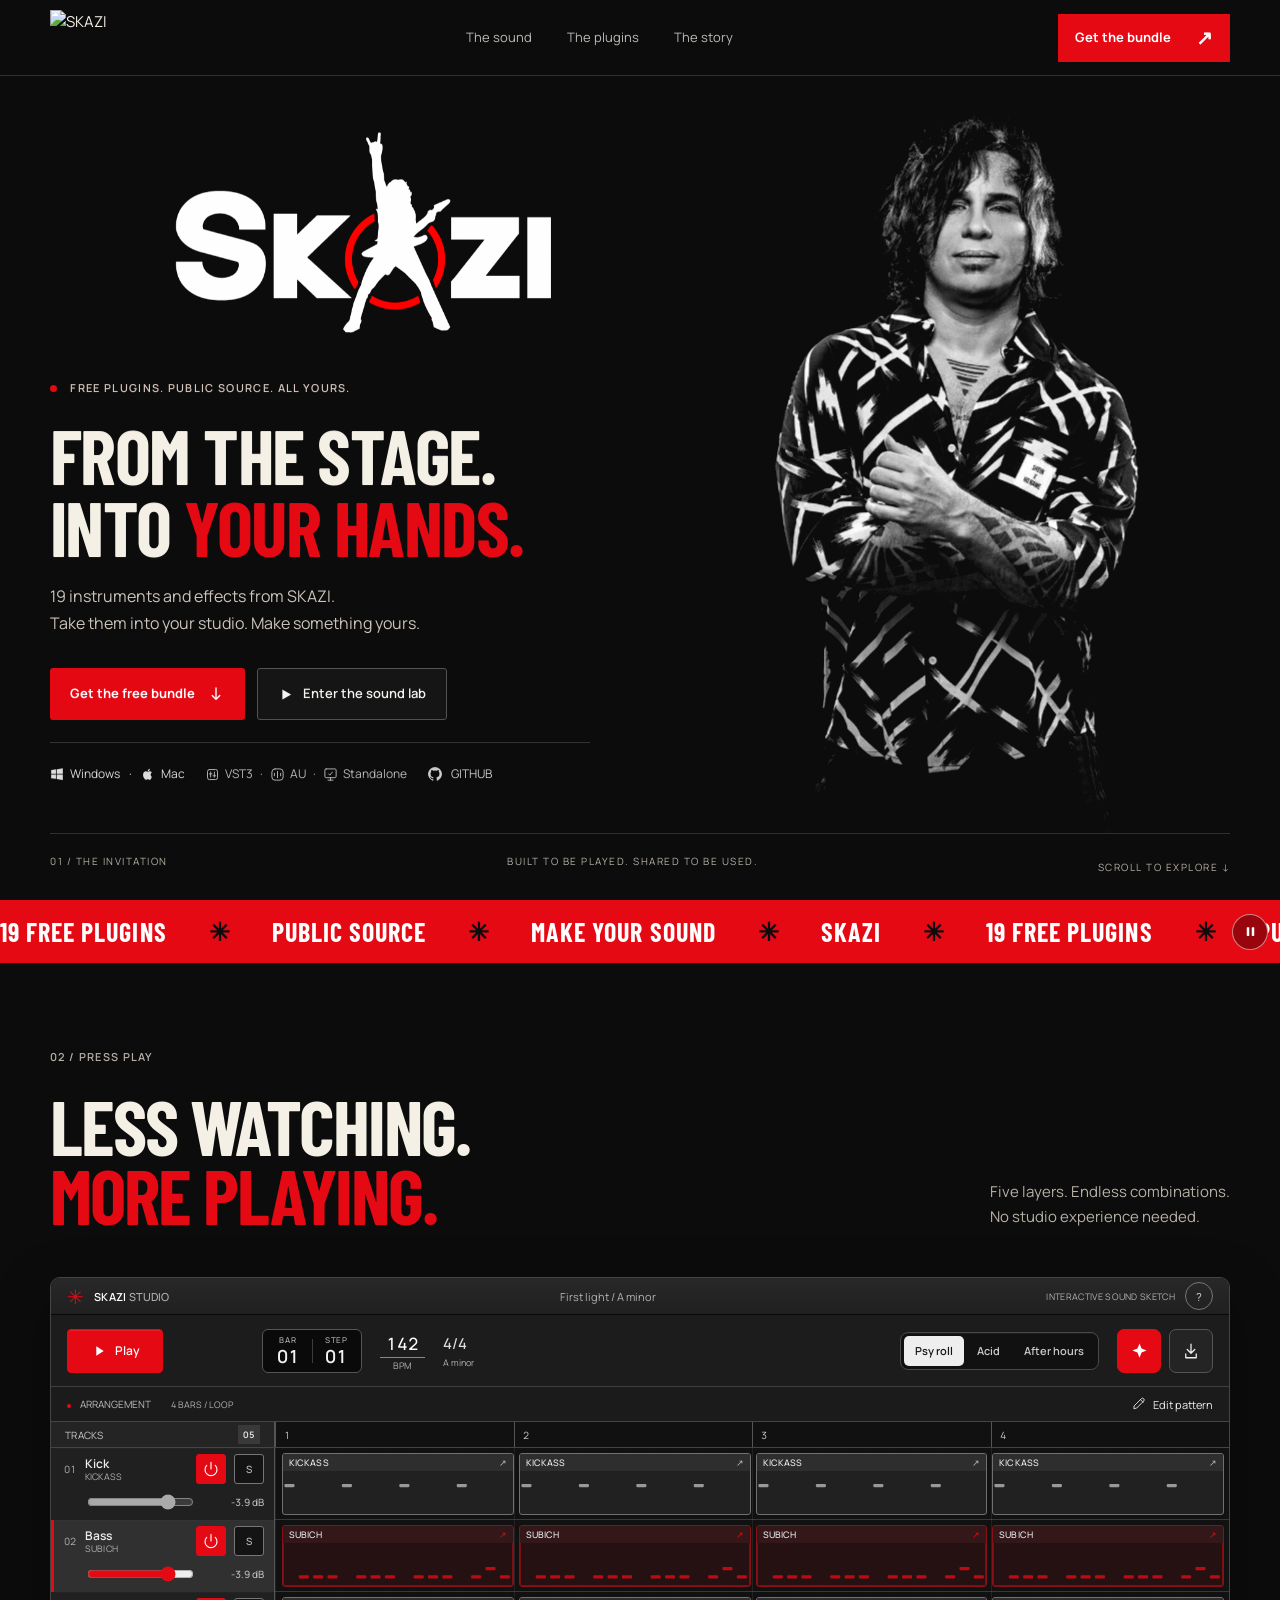
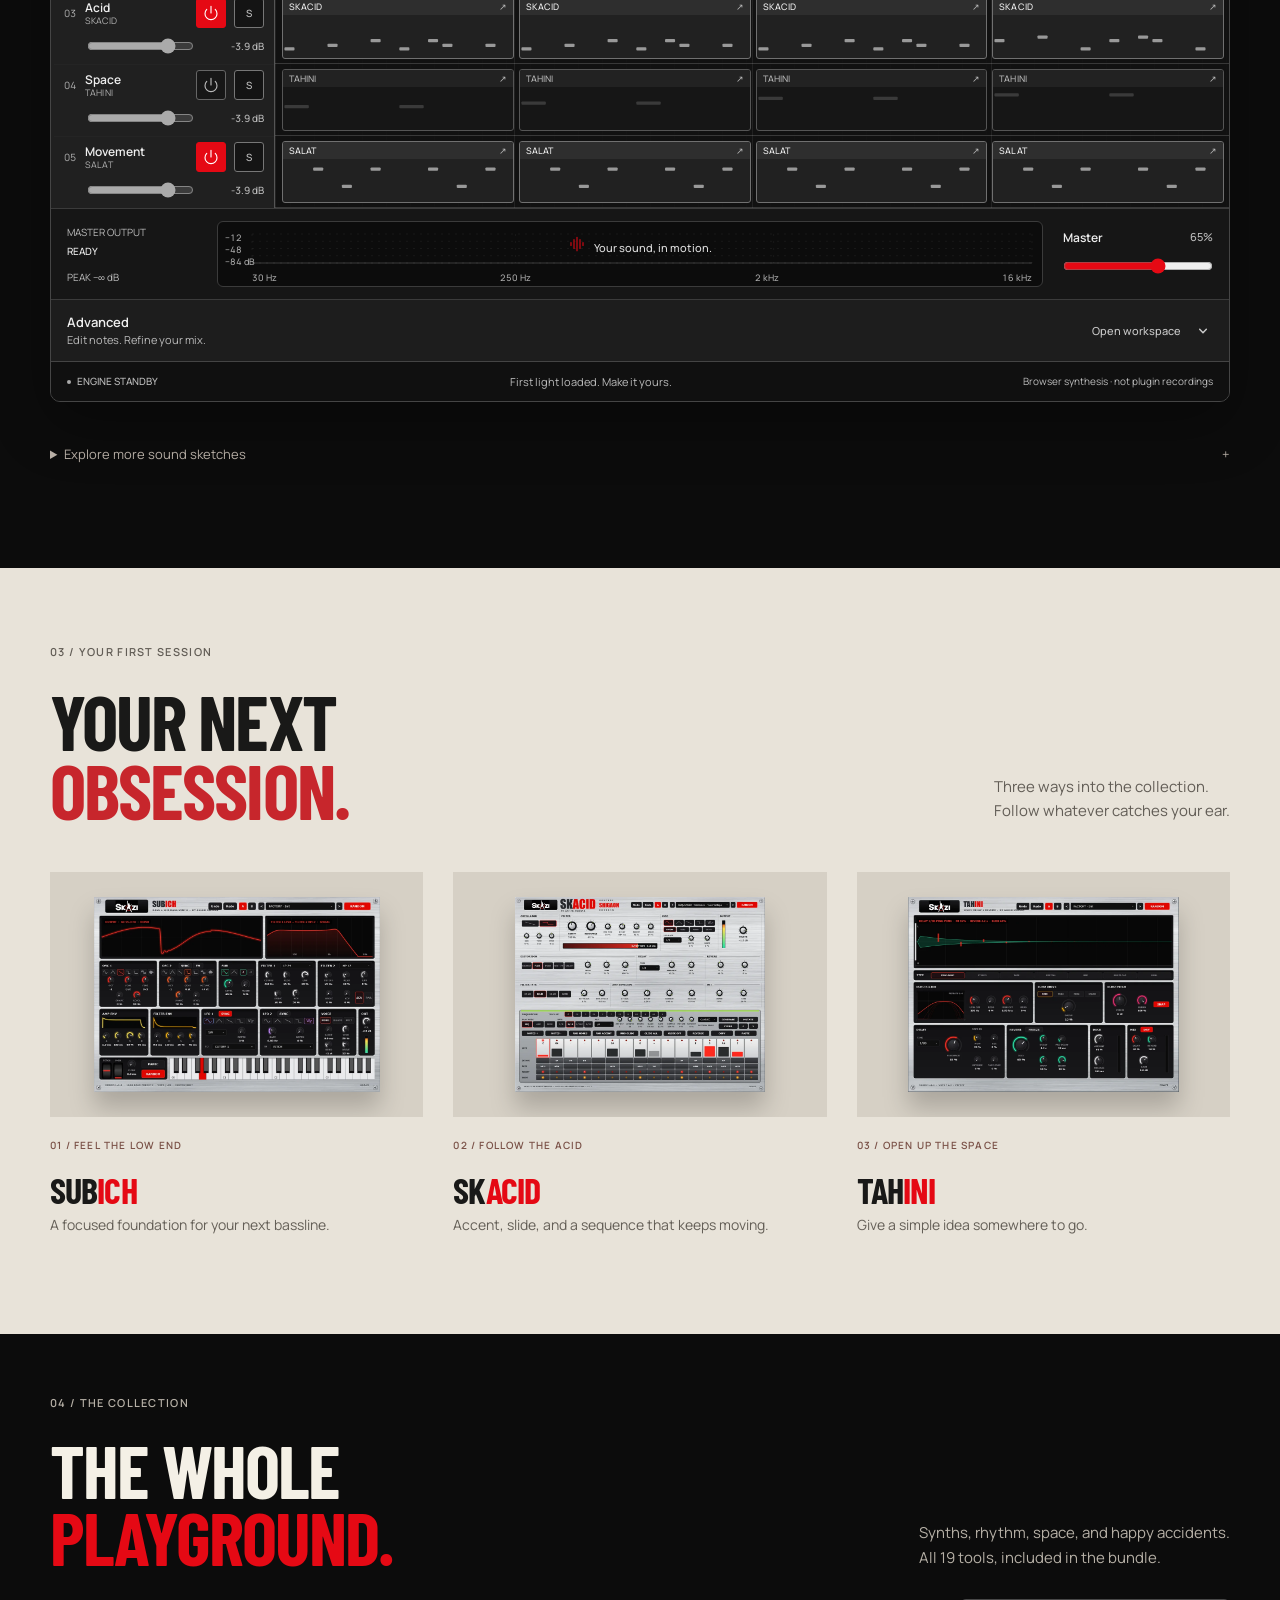
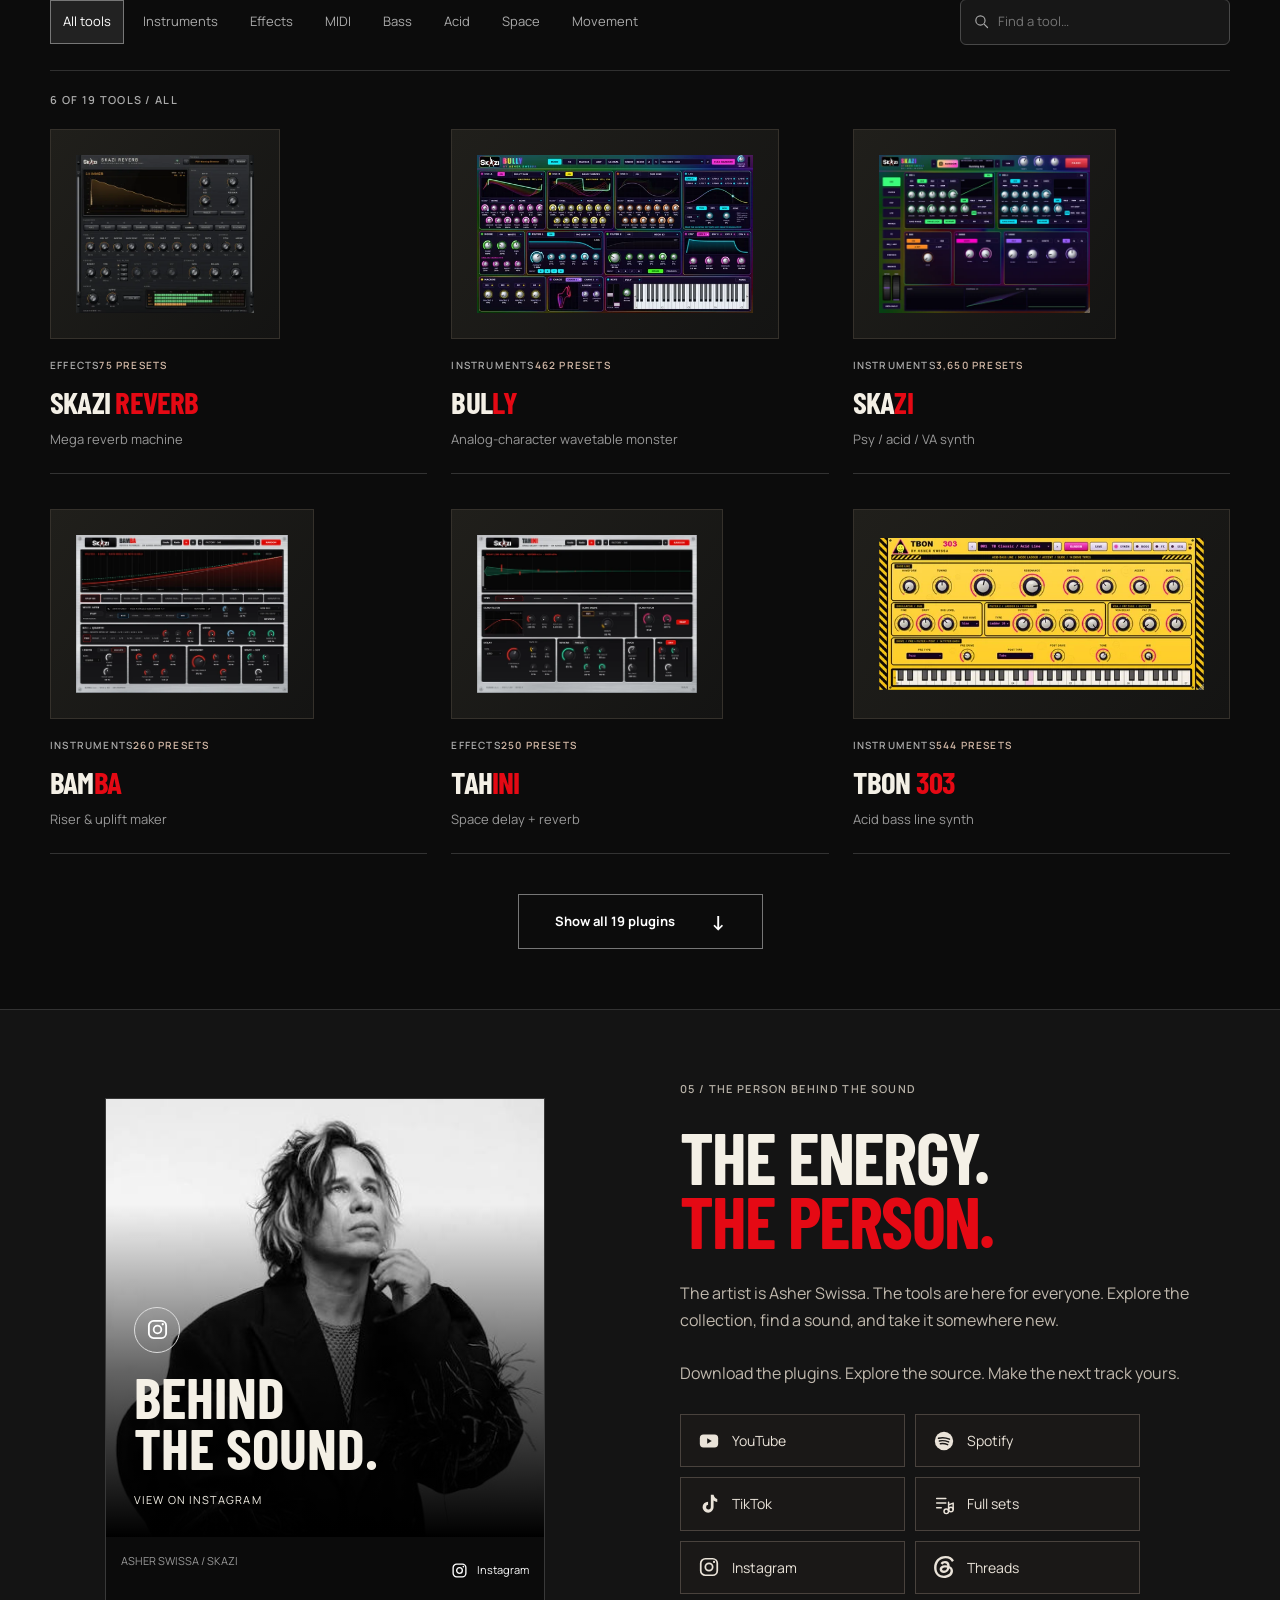
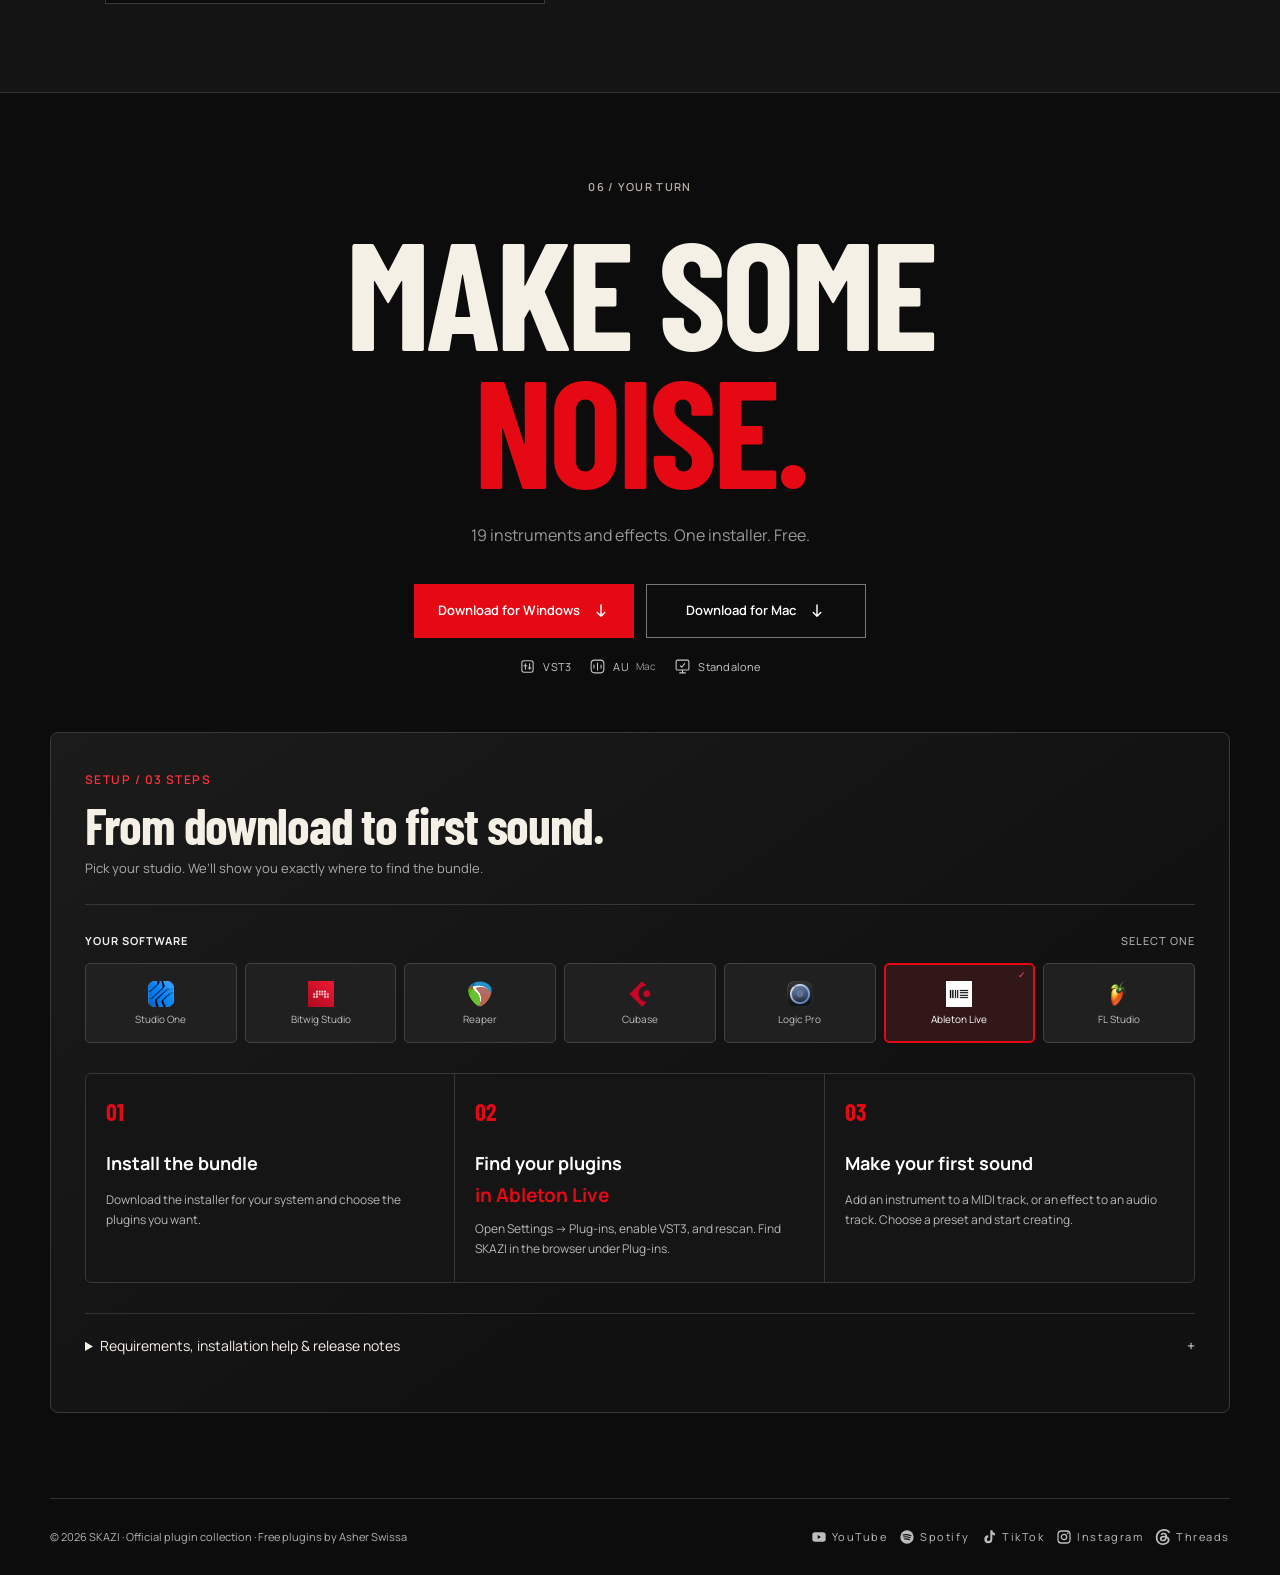
==== commit 8fe14b7e: "Separate studio controls and verify responsive spacing" ====
--- a/docs/demo/index.html
+++ b/docs/demo/index.html
@@ -1,7 +1,7 @@
 <!doctype html>
 <html lang="en"><head><meta charset="utf-8"><meta name="viewport" content="width=device-width,initial-scale=1"><title>SKAZI — From the stage. Into your hands.</title><meta name="description" content="Explore the SKAZI collection. Free synths and effects for your next track."><link rel="icon" href="../img/favicon.png"><script>
 (()=>{const html=document.documentElement;try{const intro=new URL(location.href).searchParams.get('intro');const deep=location.hash&&location.hash!=='#'&&location.hash!=='#top';if(intro==='0'||matchMedia('(prefers-reduced-motion: reduce)').matches||(intro!=='1'&&(deep||sessionStorage.getItem('skazi-demo-intro-30'))))return;}catch{}html.classList.add('intro-pending');window.skaziOpeningFailsafe=setTimeout(()=>{html.classList.remove('intro-pending');const overlay=document.getElementById('site-intro');if(overlay)overlay.hidden=true;document.querySelectorAll('body>header,body>main,body>footer,body>.skip').forEach(el=>el.inert=false);},4500);})();
-</script><link rel="stylesheet" href="demo.css?v=23"><link rel="stylesheet" href="direction.css?v=9"><link rel="stylesheet" href="motion.css?v=38"><link rel="stylesheet" href="refined.css?v=12"><link rel="stylesheet" href="workstation.css?v=19"><link rel="stylesheet" href="finish.css?v=31"><link rel="stylesheet" href="polish.css?v=27"><link rel="stylesheet" href="updates.css?v=28"><link rel="stylesheet" href="handoff.css?v=38"><script src="opening.js?v=30" defer></script><script src="studio-engine.js?v=36" defer></script><script src="demo.js?v=38" defer></script><script src="motion.js?v=38" defer></script><script src="workstation.js?v=39" defer></script><script src="pattern-editor.js?v=39" defer></script><link rel="stylesheet" href="compact-studio.css?v=39"></head>
+</script><link rel="stylesheet" href="demo.css?v=23"><link rel="stylesheet" href="direction.css?v=9"><link rel="stylesheet" href="motion.css?v=38"><link rel="stylesheet" href="refined.css?v=12"><link rel="stylesheet" href="workstation.css?v=19"><link rel="stylesheet" href="finish.css?v=31"><link rel="stylesheet" href="polish.css?v=27"><link rel="stylesheet" href="updates.css?v=28"><link rel="stylesheet" href="handoff.css?v=38"><script src="opening.js?v=30" defer></script><script src="studio-engine.js?v=36" defer></script><script src="demo.js?v=38" defer></script><script src="motion.js?v=38" defer></script><script src="workstation.js?v=39" defer></script><script src="pattern-editor.js?v=39" defer></script><link rel="stylesheet" href="compact-studio.css?v=40"></head>
 <body><div id="site-intro" tabindex="-1" role="dialog" aria-modal="true" aria-label="SKAZI introduction" hidden><div class="intro-mark"><img src="../img/skazi-hero-logo.png" alt="SKAZI" width="1024" height="532"></div><div class="intro-line" aria-hidden="true"></div><button type="button" class="intro-skip">SKIP INTRO</button></div><div class="reading-progress" aria-hidden="true"></div><a class="skip" href="#main">Skip to content</a>
 <header><a href="#" class="brand header-brand-hidden" aria-label="SKAZI, back to top" aria-hidden="true" tabindex="-1"><img src="../img/skazi-logo.png" alt="SKAZI"></a><button class="mobile-menu" id="mobile-menu" aria-expanded="false" aria-controls="main-navigation">Menu</button><nav id="main-navigation" aria-label="Main navigation"><a href="#sound">The sound</a><a href="#collection">The plugins</a><a href="#story">The story</a></nav><a class="button small header-cta-hidden" id="header-download" aria-hidden="true" tabindex="-1" href="#download">Get the bundle <span>↗</span></a></header>
 <main id="main" tabindex="-1"><section class="hero shell" aria-labelledby="hero-title"><div class="hero-wordmark"><img src="../img/skazi-hero-logo.png" alt="SKAZI"></div><div class="hero-art" data-color-portrait><img src="../img/skazi-artist-1280.webp" alt="Asher Swissa, SKAZI"><img src="../img/skazi-artist-1280.webp" class="hero-color-reveal" alt="" aria-hidden="true"><span class="art-caption">ASHER SWISSA — THE STUDIO IS OPEN</span></div><div class="hero-copy"><p class="eyebrow"><i></i> FREE PLUGINS. PUBLIC SOURCE. ALL YOURS.</p><h1 id="hero-title">FROM THE STAGE.<br>INTO <em>YOUR HANDS.</em></h1><p class="intro">19 instruments and effects from SKAZI.<br>Take them into your studio. Make something yours.</p><div class="actions"><a class="button" href="#download">Get the free bundle <svg class="download-icon" viewBox="0 0 24 24" aria-hidden="true"><path d="M12 4v15m-5-5 5 5 5-5"/></svg></a><a class="text-link" href="#sound"><svg viewBox="0 0 24 24" aria-hidden="true"><path d="m7 4 14 8-14 8z"/></svg>Enter the sound lab</a></div><div class="hero-facts"><span class="platform-support"><svg viewBox="0 0 24 24" aria-hidden="true"><path d="M2 5.2 10.2 4v7.4H2zm9.5-1.4L22 2v9.4H11.5zM2 12.9h8.2v7.4L2 19.1zm9.5 0H22v9.4l-10.5-1.8z"/></svg><span>Windows</span><span class="platform-and">·</span><svg viewBox="0 0 24 24" aria-hidden="true"><path d="M16.6 12.8c0-2.4 2-3.6 2.1-3.7-1.1-1.7-2.9-1.9-3.5-1.9-1.5-.2-2.9.8-3.7.8-.7 0-1.9-.8-3.2-.8-1.6 0-3.1 1-4 2.5-1.7 3-.5 7.3 1.2 9.7.8 1.1 1.7 2.4 2.9 2.4s1.6-.8 3.1-.8 1.8.8 3.1.8 2.1-1.1 2.8-2.3c.8-1.3 1.2-2.6 1.3-2.7-.1 0-2.1-.8-2.1-4zM14.2 5.9c.7-.8 1.1-1.8 1-2.9-.9 0-2 .6-2.7 1.4-.6.7-1.1 1.7-1 2.8 1 .1 2-.5 2.7-1.3z"/></svg><span>Mac</span></span><span class="format-support"><span><svg viewBox="0 0 24 24" aria-hidden="true"><rect x="4" y="4" width="16" height="16" rx="3"/><path d="M9 8v8m6-8v8M7 11h4m2 3h4"/></svg>VST3</span><span aria-hidden="true">·</span><span><svg viewBox="0 0 24 24" aria-hidden="true"><rect x="3" y="3" width="18" height="18" rx="5"/><path d="M7 10v4m5-7v10m5-7v4"/></svg>AU</span><span aria-hidden="true">·</span><span><svg viewBox="0 0 24 24" aria-hidden="true"><rect x="3" y="3" width="18" height="14" rx="2"/><path d="M8 21h8m-4-4v4m-3-10 2 2 4-5"/></svg>Standalone</span></span><a href="https://github.com/slazoasher/skazi-bundle" target="_blank" rel="noopener"><svg viewBox="0 0 24 24" aria-hidden="true"><path d="M12 1.5a10.5 10.5 0 0 0-3.32 20.46c.53.1.72-.23.72-.51v-1.79c-2.93.64-3.55-1.25-3.55-1.25-.48-1.21-1.17-1.53-1.17-1.53-.96-.66.07-.64.07-.64 1.06.08 1.62 1.09 1.62 1.09.94 1.61 2.46 1.14 3.06.87.09-.68.37-1.14.67-1.4-2.34-.27-4.8-1.17-4.8-5.19 0-1.15.41-2.09 1.08-2.82-.11-.27-.47-1.34.1-2.79 0 0 .88-.28 2.89 1.08a10.1 10.1 0 0 1 5.26 0c2.01-1.36 2.89-1.08 2.89-1.08.57 1.45.21 2.52.1 2.79.67.73 1.08 1.67 1.08 2.82 0 4.03-2.47 4.92-4.82 5.18.38.33.72.97.72 1.96v2.7c0 .28.19.61.73.51A10.5 10.5 0 0 0 12 1.5z"/></svg>GITHUB</a></div></div><div class="hero-foot"><span>01 / THE INVITATION</span><span>BUILT TO BE PLAYED. SHARED TO BE USED.</span><a href="#sound">SCROLL TO EXPLORE ↓</a></div></section><div class="ticker" aria-label="19 free plugins. Public source. Make your sound with SKAZI."><span>19 FREE PLUGINS</span>✳<span>PUBLIC SOURCE</span>✳<span>MAKE YOUR SOUND</span>✳<span>SKAZI</span>✳</div>
--- a/docs/demo/compact-studio.css
+++ b/docs/demo/compact-studio.css
@@ -6,13 +6,14 @@
 .studio-workstation .arranger-caption{min-height:30px}
 .studio-workstation .arranger-ruler,.studio-workstation .arranger-track{grid-template-columns:224px minmax(0,1fr)}
 .studio-workstation .arranger-ruler{height:26px}
-.studio-workstation .arranger-track{height:64px}
+.studio-workstation .arranger-track{height:72px}
 .studio-workstation .rack-playhead{left:224px;top:26px}
-.studio-workstation .arranger-track-head{padding:4px 10px;display:grid;grid-template-columns:minmax(0,1fr) auto;gap:1px 10px}
+.studio-workstation .arranger-track-head{padding:6px 10px;display:grid;grid-template-columns:minmax(0,1fr) auto;gap:6px 10px}
+.studio-workstation .transport-actions,.studio-workstation .studio-session-actions,.studio-workstation .acid-articulation{gap:8px}
 .studio-workstation .select-track{min-width:0;gap:9px;padding:0;min-height:30px;text-align:left}
 .studio-workstation .select-track b{font-size:12px}
 .studio-workstation .select-track small{font-size:9px;margin-top:1px}
-.studio-workstation .track-tools{gap:5px}
+.studio-workstation .track-tools{gap:8px}
 .studio-workstation .track-tools button{width:30px;height:30px;min-width:30px;padding:0;display:grid;place-items:center}
 .studio-workstation .track-level{grid-column:1/-1;display:grid;grid-template-columns:minmax(0,1fr) 60px;align-items:center;gap:10px;height:24px;padding-left:23px}
 .track-level input{width:100%;min-width:0;height:24px;accent-color:#aaa;margin:0;cursor:pointer}
@@ -43,14 +44,17 @@
 .studio-workstation .studio-advanced-toggle:hover{background:#252525}
 .studio-workstation button:focus-visible,.studio-workstation input:focus-visible{outline:2px solid #fff;outline-offset:-3px}
 #studio-advanced{border-top:1px solid var(--studio-rule);background:#141414}
-#studio-advanced .studio-dock-tabs{min-height:44px;height:auto;flex-wrap:wrap;background:#181818;border-top:0}
-#studio-advanced .studio-dock-tabs button{min-height:44px;padding:0 18px;display:inline-flex;gap:8px;align-items:center;justify-content:center;font-size:12px}
+#studio-advanced .studio-dock-tabs{min-height:60px;height:auto;padding:8px 16px;gap:8px;flex-wrap:wrap;background:#181818;border-top:0;border-bottom:1px solid var(--studio-rule)}
+#studio-advanced .studio-dock-tabs button{min-height:44px;height:44px;padding:0 18px;border:1px solid #454545;border-radius:6px;display:inline-flex;gap:8px;align-items:center;justify-content:center;font-size:12px}
 #studio-advanced .studio-dock-tabs button[aria-selected=true]{background:#262626;box-shadow:inset 0 -2px #e50914;color:#fff}
 #studio-advanced .studio-dock-tabs>span{font-size:10px;color:#bdbdbd}
 #studio-advanced .studio-dock,#studio-advanced .studio-panel{min-height:0;overflow:visible}
-.studio-workstation #panel-mixer{display:block}
-#panel-mixer .studio-channels{width:100%}
-#panel-mixer .studio-channel{padding:14px 8px}
+#studio-advanced .studio-dock{padding:16px;background:#111}
+#studio-advanced .studio-panel{border:1px solid var(--studio-rule);border-radius:8px;overflow:hidden}
+.studio-workstation #panel-mixer{display:block;padding:12px;background:#161616}
+#panel-mixer .studio-channels{width:100%;gap:10px;background:none}
+#panel-mixer .studio-channel{padding:18px 10px;border:1px solid #444;border-radius:6px;background:#202020;box-shadow:none}
+#panel-mixer .studio-channel.channel-selected{border-color:#666;box-shadow:inset 0 2px #e50914}
 #panel-sound .studio-shaping{grid-template-columns:repeat(3,minmax(0,1fr));padding:18px;gap:24px;border-top:0;border-bottom:1px solid var(--studio-rule)}
 #panel-sound .studio-shaping label{font-size:12px}
 #panel-sound .device-channel{min-height:0;padding:18px;grid-template-columns:minmax(0,240px) minmax(0,1fr);gap:24px}
@@ -71,9 +75,9 @@
 #panel-pattern .note-inspector-heading{flex-direction:column;align-items:stretch;gap:10px;margin-bottom:14px}
 #panel-pattern .note-inspector-heading b{font-size:13px}
 #panel-pattern .note-inspector-heading p{font-size:11px;line-height:1.5}
-#panel-pattern .pattern-tools{display:grid;grid-template-columns:repeat(4,minmax(0,1fr));gap:4px}
-#panel-pattern .pattern-tools button{min-height:34px;padding:0 4px;font-size:10px}
-#panel-pattern .note-controls{display:grid;grid-template-columns:1fr;gap:10px}
+#panel-pattern .pattern-tools{display:grid;grid-template-columns:repeat(4,minmax(0,1fr));gap:8px}
+#panel-pattern .pattern-tools button{min-height:40px;padding:0 4px;font-size:11px}
+#panel-pattern .note-controls{display:grid;grid-template-columns:1fr;gap:14px}
 #panel-pattern .note-controls>*,#panel-pattern .note-controls label:last-of-type{grid-column:1}
 #panel-pattern .note-controls label{font-size:12px;gap:2px 8px}
 #panel-pattern .note-controls input{height:26px}
@@ -99,12 +103,12 @@
 @media(max-width:650px){
  .studio-workstation .studio-title{padding:8px 12px;min-height:36px}
  .studio-workstation .studio-transport{padding:12px;gap:10px 6px;grid-template-columns:minmax(0,1fr) 44px 64px}
- .studio-workstation .transport-actions{grid-column:1;grid-row:1;gap:6px;min-width:94px}
+ .studio-workstation .transport-actions{grid-column:1;grid-row:1;gap:8px;min-width:96px}
  .studio-workstation #transport,.studio-workstation .transport-reset{width:44px;min-width:44px;max-width:44px;padding:0;gap:0}
  .studio-workstation .transport-actions .control-label{display:none}
  .studio-workstation .tempo-control{grid-column:2;grid-row:1;width:44px;min-width:0}
  .studio-workstation .studio-time{grid-column:3;grid-row:1}
- .studio-workstation .studio-session-actions{grid-column:3;grid-row:2;margin:0;justify-self:end;gap:6px}
+ .studio-workstation .studio-session-actions{grid-column:3;grid-row:2;margin:0;justify-self:end;gap:8px}
  .studio-workstation .studio-presets{grid-row:2;grid-column:1/3;height:44px;align-items:center}
  .studio-workstation .studio-presets button{min-height:36px;height:36px;font-size:10px;padding:0 6px}
  .studio-workstation .studio-presets button b{font-size:10px}
@@ -112,8 +116,8 @@
  .studio-workstation .arranger-ruler,.studio-workstation .arranger-track{grid-template-columns:180px minmax(0,1fr)}
  .studio-workstation .rack-playhead{left:180px}
  .studio-workstation .arranger-track-head,.studio-workstation .arranger-ruler>span{position:sticky;left:0;z-index:4}
- .studio-workstation .arranger-track{height:74px}
- .studio-workstation .arranger-track-head{padding:4px 8px;gap:1px 7px}
+ .studio-workstation .arranger-track{height:80px}
+ .studio-workstation .arranger-track-head{padding:4px 8px;gap:6px 8px}
  .studio-workstation .track-tools button{width:40px;min-width:40px;height:40px}
  .studio-workstation .arranger-track-head .select-track{min-height:40px}
  .studio-workstation .track-level{padding-left:22px}
@@ -129,7 +133,9 @@
  .studio-master-compact .spectrum-axis-x span:nth-child(2),.studio-master-compact .spectrum-axis-x span:nth-child(3){display:none}
  .studio-workstation .studio-advanced-toggle{padding:12px;min-height:64px}
  .advanced-action{gap:4px}.advanced-action #advanced-action-label{font-size:0}
- #studio-advanced .studio-dock-tabs button{min-width:0;flex:1;padding:0 10px;font-size:11px}
+ #studio-advanced .studio-dock-tabs{padding:8px 12px;gap:8px}
+ #studio-advanced .studio-dock{padding:12px}
+ #studio-advanced .studio-dock-tabs button{min-width:0;flex:1;padding:0 8px;font-size:11px}
  #studio-advanced .studio-dock-tabs>span{display:none}
  #panel-pattern .pattern-channel{overflow-x:auto}
  #panel-pattern .track-pattern{min-width:520px;gap:5px}
@@ -149,6 +155,8 @@
  .studio-workstation .studio-status>span:last-child{font-size:9px}
 }
 @media(max-width:360px){
- .studio-workstation .studio-presets button{padding:0 4px}
+ .studio-workstation .studio-presets{grid-column:1/-1}
+ .studio-workstation .studio-presets button{padding:0 6px}
+ .studio-workstation .studio-session-actions{grid-row:3;grid-column:1/-1}
 }
 @media(prefers-reduced-motion:reduce){.studio-workstation *{scroll-behavior:auto}}
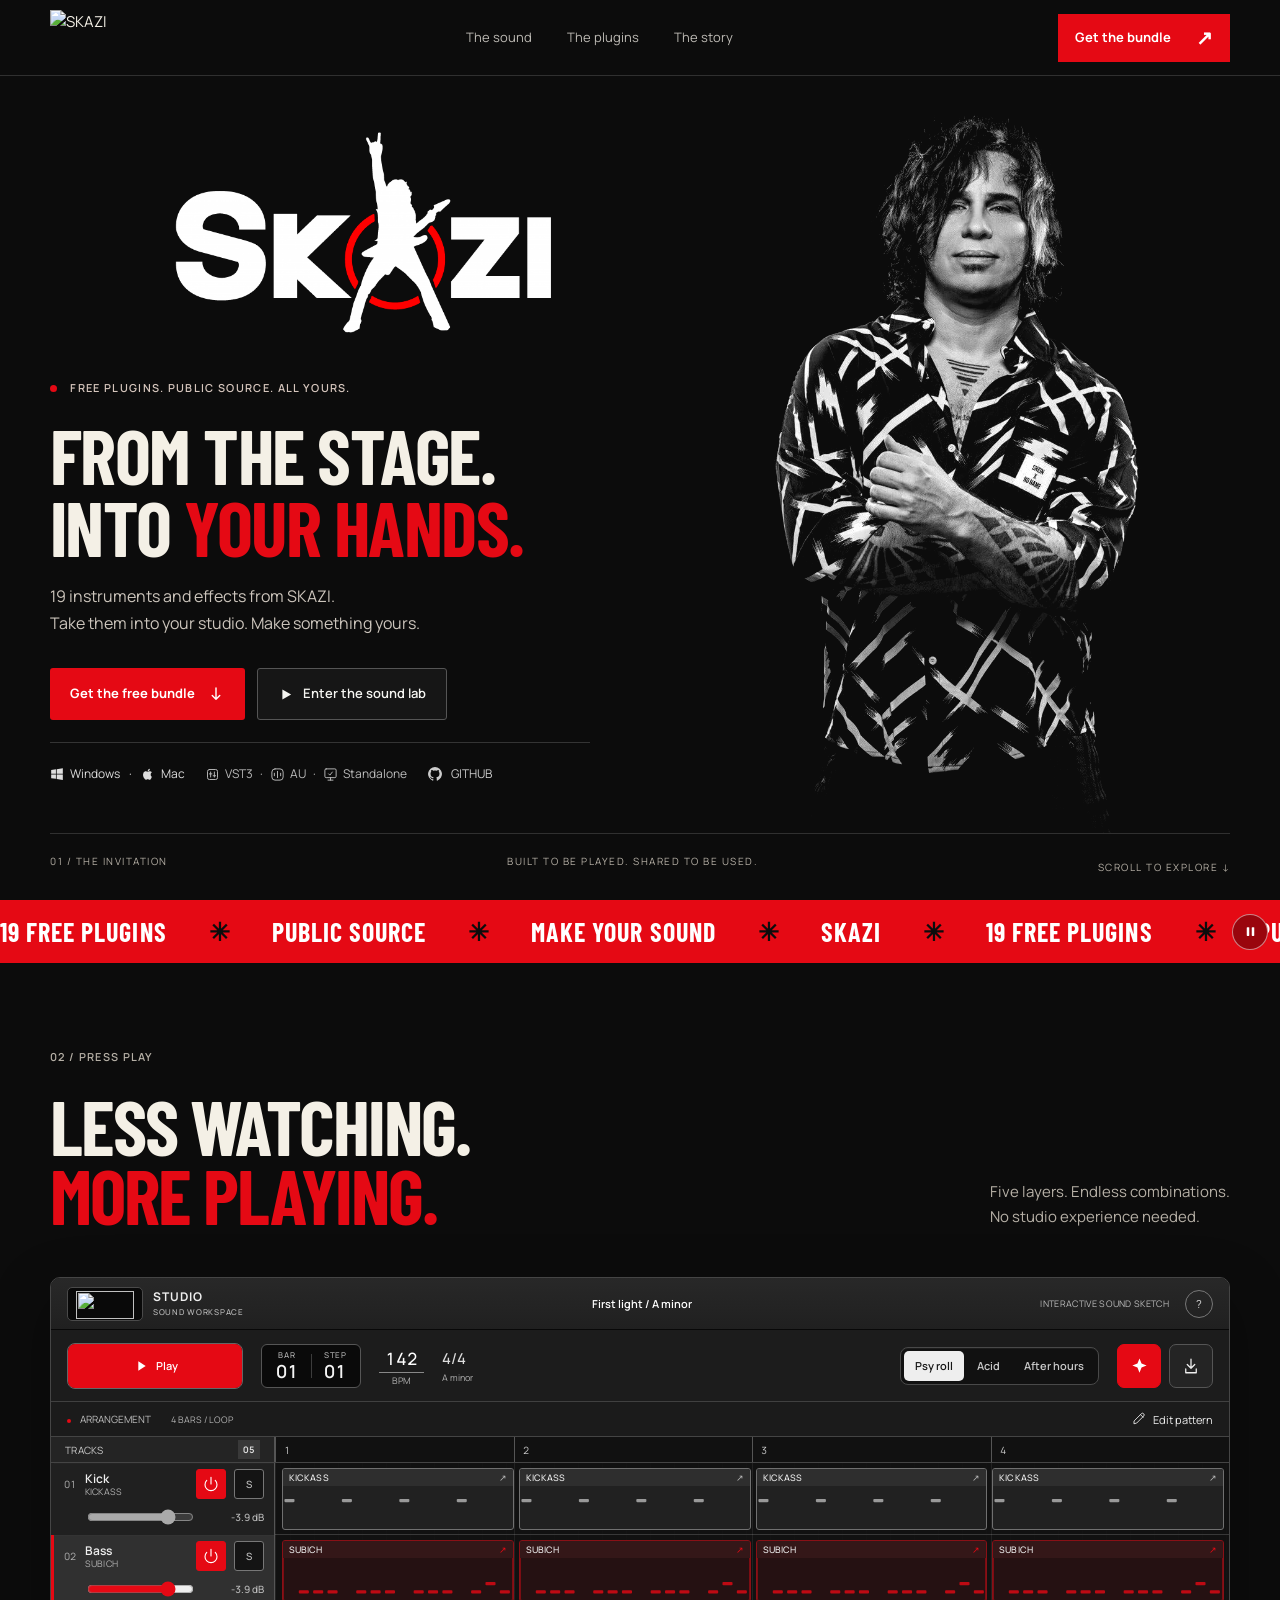
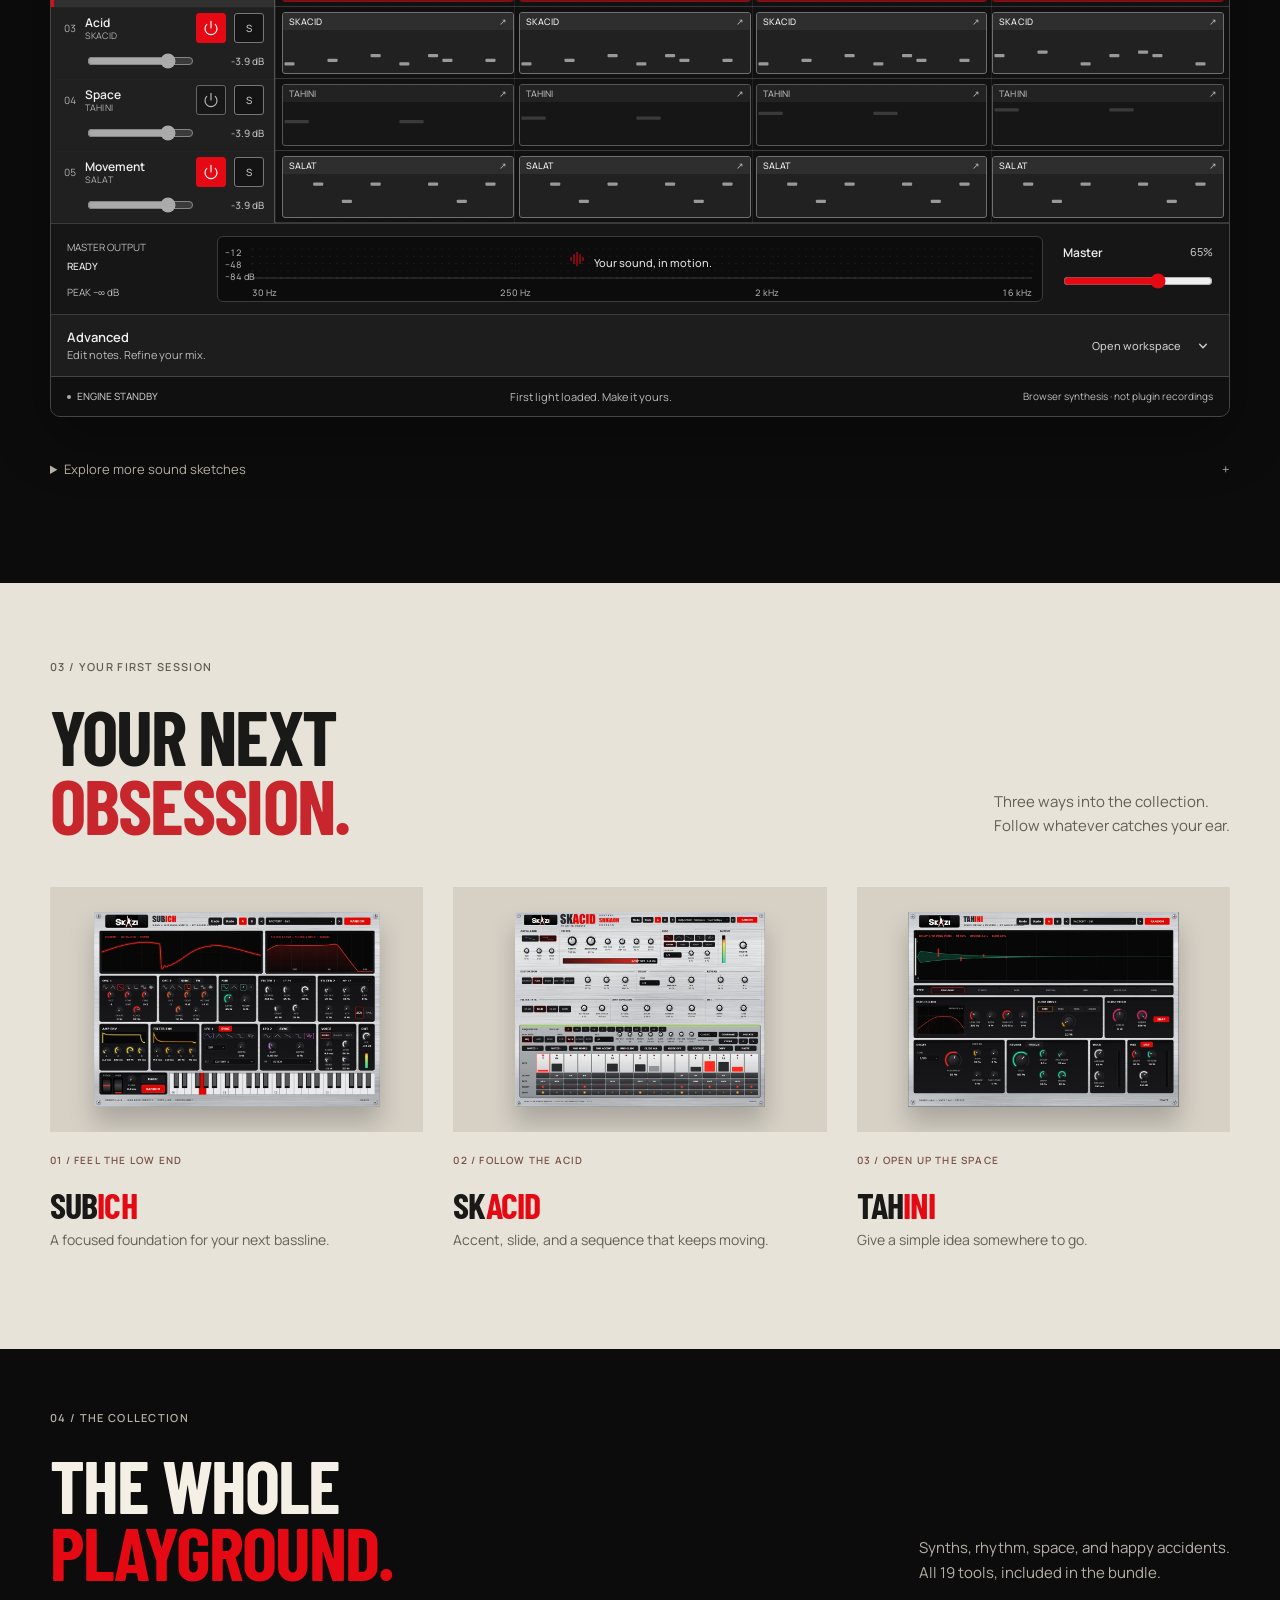
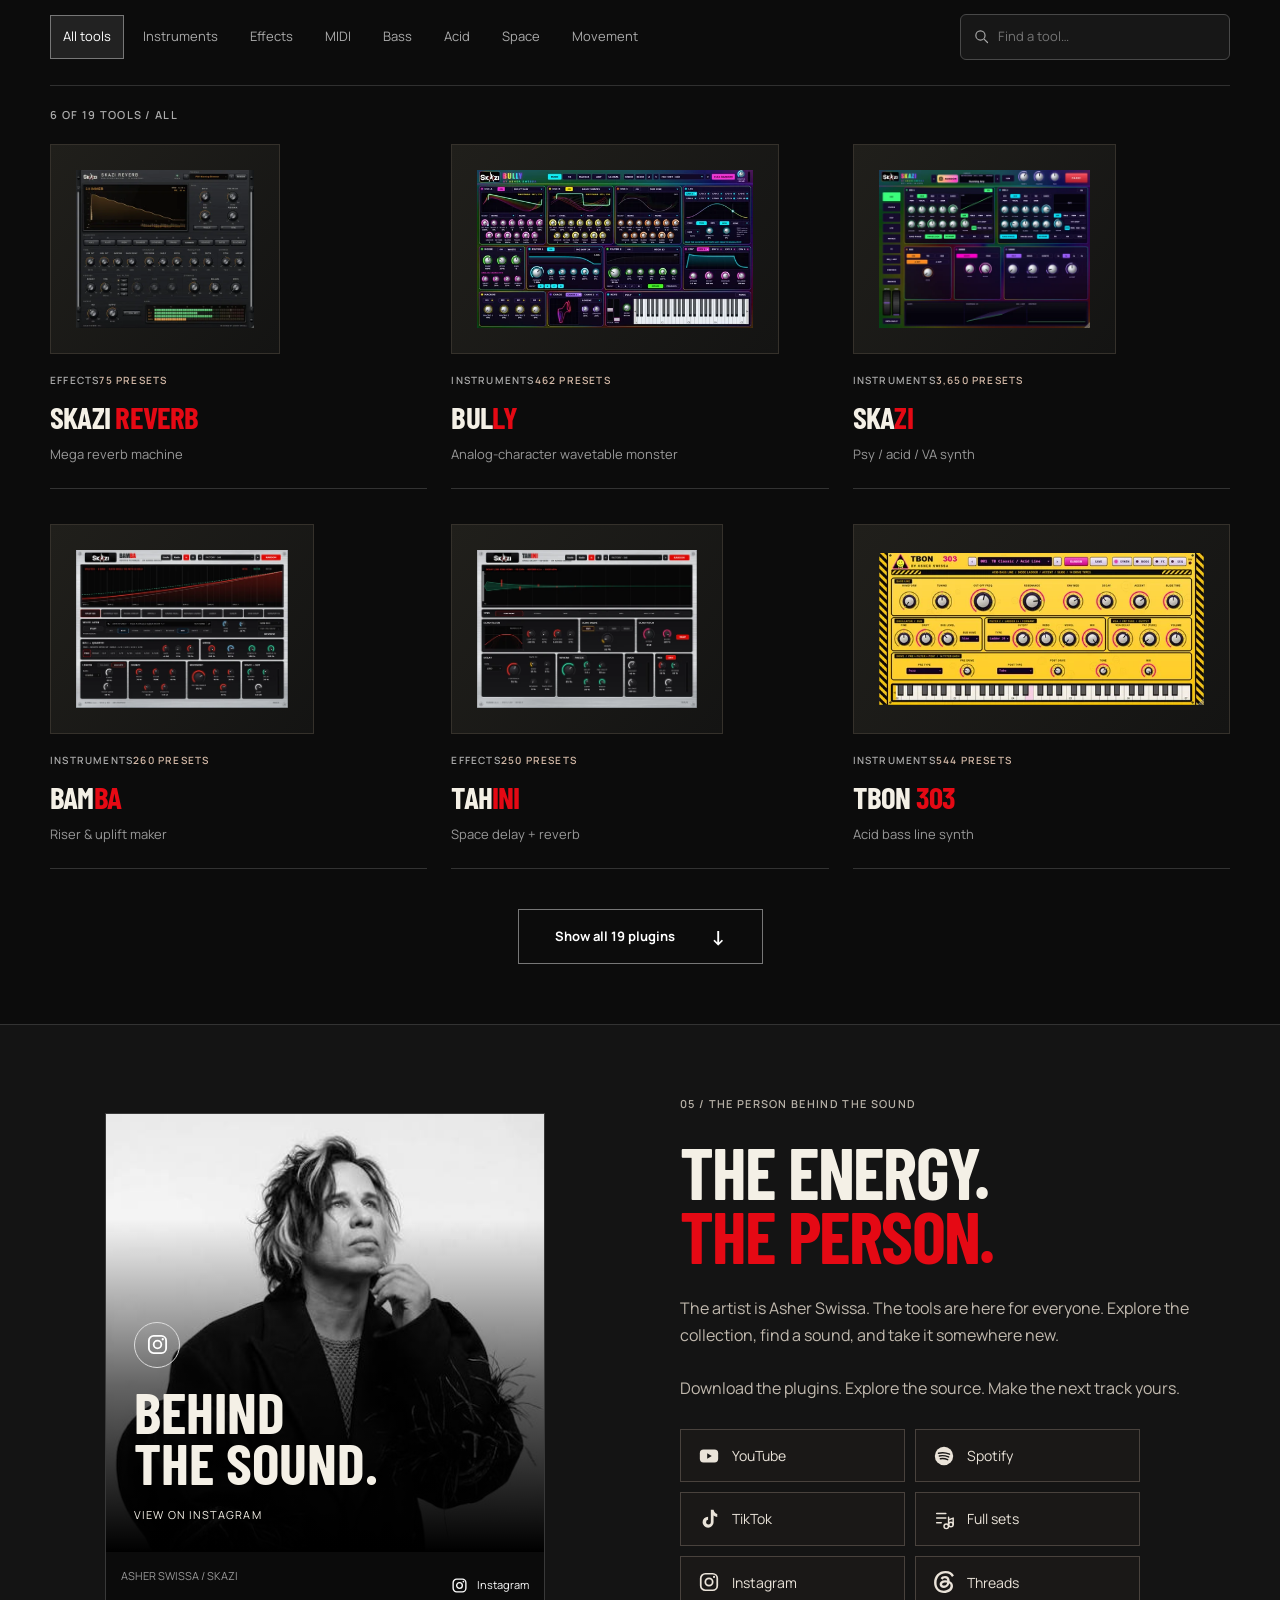
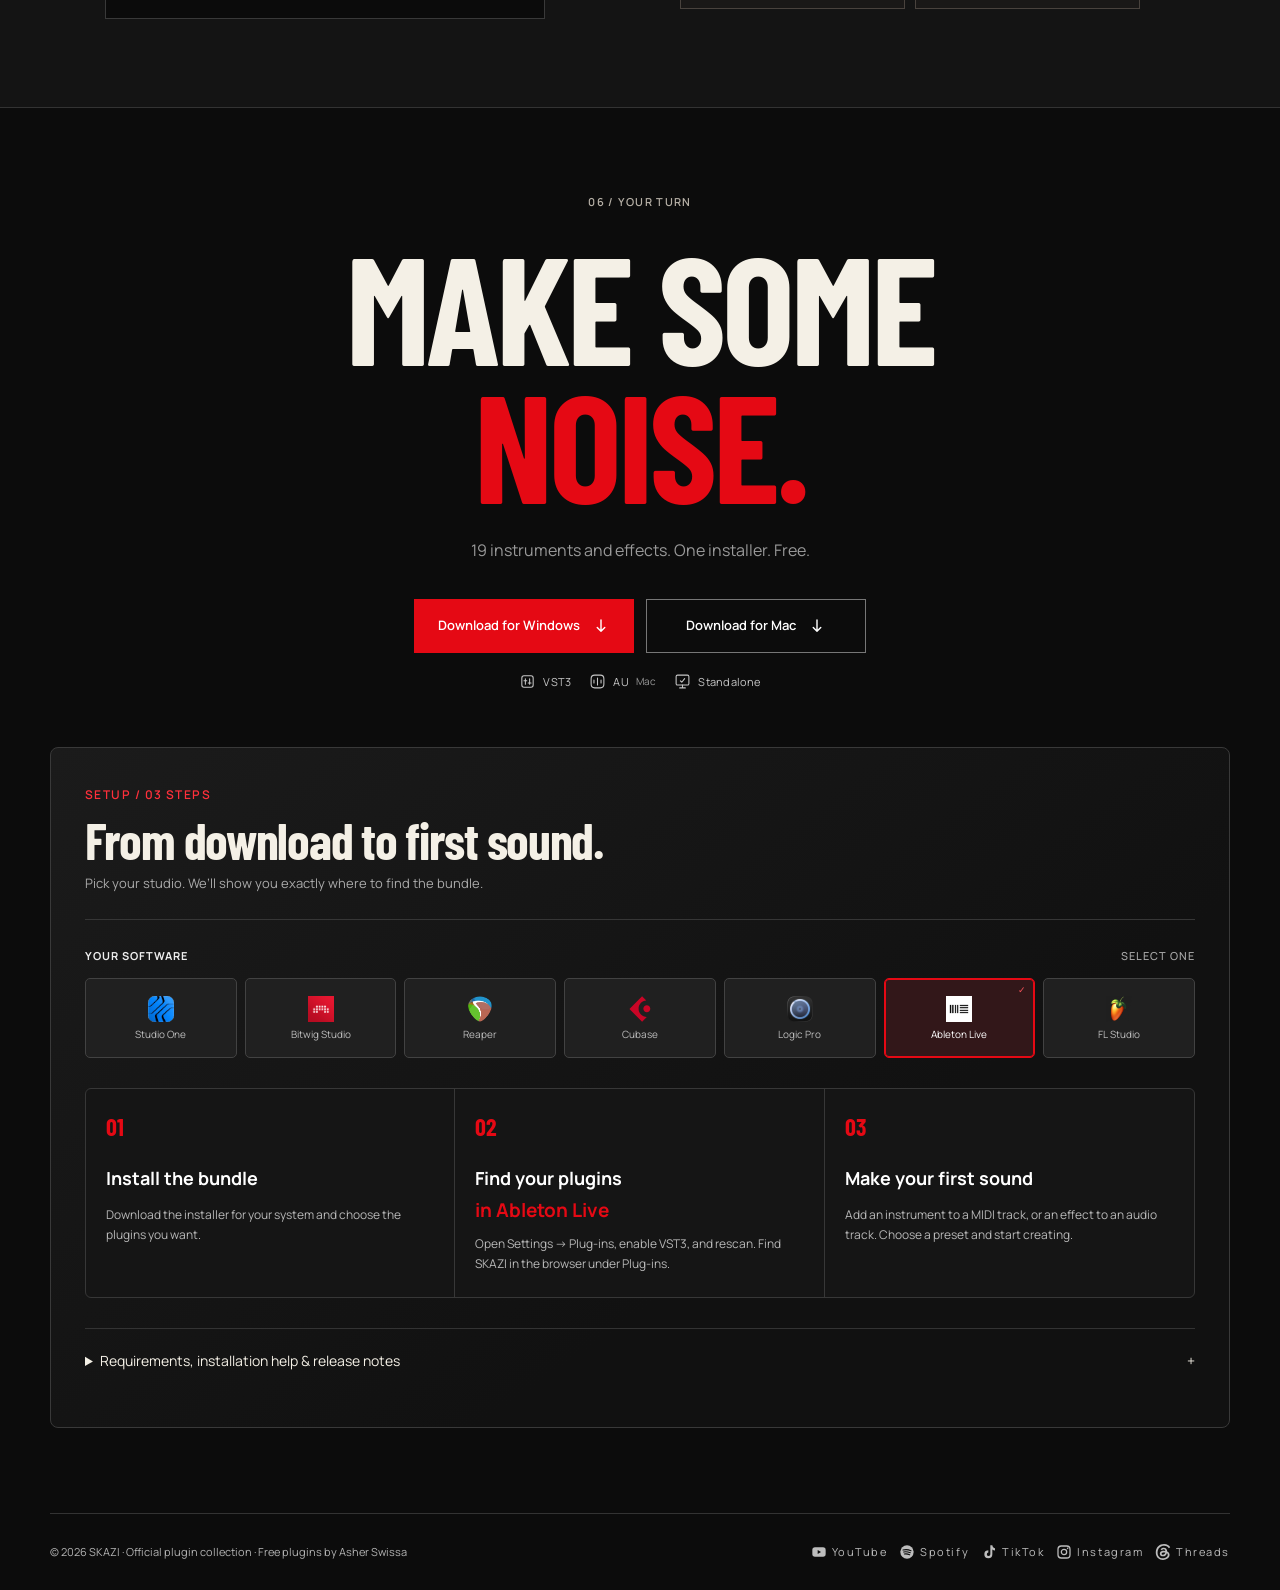
==== commit e2a7f6ec: "Unify studio playback controls and refine product identity" ====
--- a/docs/demo/index.html
+++ b/docs/demo/index.html
@@ -1,11 +1,11 @@
 <!doctype html>
 <html lang="en"><head><meta charset="utf-8"><meta name="viewport" content="width=device-width,initial-scale=1"><title>SKAZI — From the stage. Into your hands.</title><meta name="description" content="Explore the SKAZI collection. Free synths and effects for your next track."><link rel="icon" href="../img/favicon.png"><script>
 (()=>{const html=document.documentElement;try{const intro=new URL(location.href).searchParams.get('intro');const deep=location.hash&&location.hash!=='#'&&location.hash!=='#top';if(intro==='0'||matchMedia('(prefers-reduced-motion: reduce)').matches||(intro!=='1'&&(deep||sessionStorage.getItem('skazi-demo-intro-30'))))return;}catch{}html.classList.add('intro-pending');window.skaziOpeningFailsafe=setTimeout(()=>{html.classList.remove('intro-pending');const overlay=document.getElementById('site-intro');if(overlay)overlay.hidden=true;document.querySelectorAll('body>header,body>main,body>footer,body>.skip').forEach(el=>el.inert=false);},4500);})();
-</script><link rel="stylesheet" href="demo.css?v=23"><link rel="stylesheet" href="direction.css?v=9"><link rel="stylesheet" href="motion.css?v=38"><link rel="stylesheet" href="refined.css?v=12"><link rel="stylesheet" href="workstation.css?v=19"><link rel="stylesheet" href="finish.css?v=31"><link rel="stylesheet" href="polish.css?v=27"><link rel="stylesheet" href="updates.css?v=28"><link rel="stylesheet" href="handoff.css?v=38"><script src="opening.js?v=30" defer></script><script src="studio-engine.js?v=36" defer></script><script src="demo.js?v=38" defer></script><script src="motion.js?v=38" defer></script><script src="workstation.js?v=39" defer></script><script src="pattern-editor.js?v=39" defer></script><link rel="stylesheet" href="compact-studio.css?v=40"></head>
+</script><link rel="stylesheet" href="demo.css?v=23"><link rel="stylesheet" href="direction.css?v=9"><link rel="stylesheet" href="motion.css?v=38"><link rel="stylesheet" href="refined.css?v=12"><link rel="stylesheet" href="workstation.css?v=19"><link rel="stylesheet" href="finish.css?v=31"><link rel="stylesheet" href="polish.css?v=27"><link rel="stylesheet" href="updates.css?v=28"><link rel="stylesheet" href="handoff.css?v=38"><script src="opening.js?v=30" defer></script><script src="studio-engine.js?v=36" defer></script><script src="demo.js?v=41" defer></script><script src="motion.js?v=38" defer></script><script src="workstation.js?v=39" defer></script><script src="pattern-editor.js?v=39" defer></script><link rel="stylesheet" href="compact-studio.css?v=40"><link rel="stylesheet" href="studio-identity.css?v=41"></head>
 <body><div id="site-intro" tabindex="-1" role="dialog" aria-modal="true" aria-label="SKAZI introduction" hidden><div class="intro-mark"><img src="../img/skazi-hero-logo.png" alt="SKAZI" width="1024" height="532"></div><div class="intro-line" aria-hidden="true"></div><button type="button" class="intro-skip">SKIP INTRO</button></div><div class="reading-progress" aria-hidden="true"></div><a class="skip" href="#main">Skip to content</a>
 <header><a href="#" class="brand header-brand-hidden" aria-label="SKAZI, back to top" aria-hidden="true" tabindex="-1"><img src="../img/skazi-logo.png" alt="SKAZI"></a><button class="mobile-menu" id="mobile-menu" aria-expanded="false" aria-controls="main-navigation">Menu</button><nav id="main-navigation" aria-label="Main navigation"><a href="#sound">The sound</a><a href="#collection">The plugins</a><a href="#story">The story</a></nav><a class="button small header-cta-hidden" id="header-download" aria-hidden="true" tabindex="-1" href="#download">Get the bundle <span>↗</span></a></header>
 <main id="main" tabindex="-1"><section class="hero shell" aria-labelledby="hero-title"><div class="hero-wordmark"><img src="../img/skazi-hero-logo.png" alt="SKAZI"></div><div class="hero-art" data-color-portrait><img src="../img/skazi-artist-1280.webp" alt="Asher Swissa, SKAZI"><img src="../img/skazi-artist-1280.webp" class="hero-color-reveal" alt="" aria-hidden="true"><span class="art-caption">ASHER SWISSA — THE STUDIO IS OPEN</span></div><div class="hero-copy"><p class="eyebrow"><i></i> FREE PLUGINS. PUBLIC SOURCE. ALL YOURS.</p><h1 id="hero-title">FROM THE STAGE.<br>INTO <em>YOUR HANDS.</em></h1><p class="intro">19 instruments and effects from SKAZI.<br>Take them into your studio. Make something yours.</p><div class="actions"><a class="button" href="#download">Get the free bundle <svg class="download-icon" viewBox="0 0 24 24" aria-hidden="true"><path d="M12 4v15m-5-5 5 5 5-5"/></svg></a><a class="text-link" href="#sound"><svg viewBox="0 0 24 24" aria-hidden="true"><path d="m7 4 14 8-14 8z"/></svg>Enter the sound lab</a></div><div class="hero-facts"><span class="platform-support"><svg viewBox="0 0 24 24" aria-hidden="true"><path d="M2 5.2 10.2 4v7.4H2zm9.5-1.4L22 2v9.4H11.5zM2 12.9h8.2v7.4L2 19.1zm9.5 0H22v9.4l-10.5-1.8z"/></svg><span>Windows</span><span class="platform-and">·</span><svg viewBox="0 0 24 24" aria-hidden="true"><path d="M16.6 12.8c0-2.4 2-3.6 2.1-3.7-1.1-1.7-2.9-1.9-3.5-1.9-1.5-.2-2.9.8-3.7.8-.7 0-1.9-.8-3.2-.8-1.6 0-3.1 1-4 2.5-1.7 3-.5 7.3 1.2 9.7.8 1.1 1.7 2.4 2.9 2.4s1.6-.8 3.1-.8 1.8.8 3.1.8 2.1-1.1 2.8-2.3c.8-1.3 1.2-2.6 1.3-2.7-.1 0-2.1-.8-2.1-4zM14.2 5.9c.7-.8 1.1-1.8 1-2.9-.9 0-2 .6-2.7 1.4-.6.7-1.1 1.7-1 2.8 1 .1 2-.5 2.7-1.3z"/></svg><span>Mac</span></span><span class="format-support"><span><svg viewBox="0 0 24 24" aria-hidden="true"><rect x="4" y="4" width="16" height="16" rx="3"/><path d="M9 8v8m6-8v8M7 11h4m2 3h4"/></svg>VST3</span><span aria-hidden="true">·</span><span><svg viewBox="0 0 24 24" aria-hidden="true"><rect x="3" y="3" width="18" height="18" rx="5"/><path d="M7 10v4m5-7v10m5-7v4"/></svg>AU</span><span aria-hidden="true">·</span><span><svg viewBox="0 0 24 24" aria-hidden="true"><rect x="3" y="3" width="18" height="14" rx="2"/><path d="M8 21h8m-4-4v4m-3-10 2 2 4-5"/></svg>Standalone</span></span><a href="https://github.com/slazoasher/skazi-bundle" target="_blank" rel="noopener"><svg viewBox="0 0 24 24" aria-hidden="true"><path d="M12 1.5a10.5 10.5 0 0 0-3.32 20.46c.53.1.72-.23.72-.51v-1.79c-2.93.64-3.55-1.25-3.55-1.25-.48-1.21-1.17-1.53-1.17-1.53-.96-.66.07-.64.07-.64 1.06.08 1.62 1.09 1.62 1.09.94 1.61 2.46 1.14 3.06.87.09-.68.37-1.14.67-1.4-2.34-.27-4.8-1.17-4.8-5.19 0-1.15.41-2.09 1.08-2.82-.11-.27-.47-1.34.1-2.79 0 0 .88-.28 2.89 1.08a10.1 10.1 0 0 1 5.26 0c2.01-1.36 2.89-1.08 2.89-1.08.57 1.45.21 2.52.1 2.79.67.73 1.08 1.67 1.08 2.82 0 4.03-2.47 4.92-4.82 5.18.38.33.72.97.72 1.96v2.7c0 .28.19.61.73.51A10.5 10.5 0 0 0 12 1.5z"/></svg>GITHUB</a></div></div><div class="hero-foot"><span>01 / THE INVITATION</span><span>BUILT TO BE PLAYED. SHARED TO BE USED.</span><a href="#sound">SCROLL TO EXPLORE ↓</a></div></section><div class="ticker" aria-label="19 free plugins. Public source. Make your sound with SKAZI."><span>19 FREE PLUGINS</span>✳<span>PUBLIC SOURCE</span>✳<span>MAKE YOUR SOUND</span>✳<span>SKAZI</span>✳</div>
-<section class="shell section" id="sound"><div class="section-heading"><div><p class="eyebrow">02 / PRESS PLAY</p><h2>LESS WATCHING.<br><em>MORE PLAYING.</em></h2></div><p>Five layers. Endless combinations.<br>No studio experience needed.</p></div><div class="lab studio-workstation" id="lab"><div class="studio-rotate-hint" id="studio-rotate-hint" hidden><span>More room to edit: turn your phone sideways.</span><button type="button" aria-label="Dismiss rotation tip">×</button></div><div class="studio-title"><span class="studio-emblem" aria-hidden="true">✳</span><span>SKAZI <b>STUDIO</b></span><span class="project-name"><span id="session-title">First light / A minor</span></span><span class="studio-demo">INTERACTIVE SOUND SKETCH</span><button id="studio-help-toggle" aria-label="How to use the studio" aria-expanded="false" aria-controls="studio-help" title="How to use the studio">?</button></div><div id="studio-help" hidden><b>Your first session</b><span>1. Press Play.</span><span>2. Use the power icons to enable tracks, or S to solo one.</span><span>3. Set levels in each track. Open Advanced for Pattern, Mixer and Sound. Click a clip to edit it. Presets and builds enter on the next bar. Save exports your mix as WAV.</span></div><div class="studio-transport"><div class="transport-actions"><button id="transport" class="button audio-control" aria-label="Play" aria-pressed="false"><svg viewBox="0 0 24 24" aria-hidden="true"><path d="m8 5 11 7-11 7z"/></svg><span class="control-label">Play</span></button><button id="reset-session" class="transport-reset audio-control" aria-label="Stop and rewind" title="Stop and rewind" hidden><svg viewBox="0 0 24 24" aria-hidden="true"><rect x="6" y="6" width="12" height="12" rx="2"/></svg><span class="control-label">Stop</span></button></div><div class="studio-time" role="group" aria-label="Loop position: bar and step"><div class="position-values"><span class="position-unit"><small>BAR</small><b id="daw-bar">01</b></span><span class="position-divider" aria-hidden="true"></span><span class="position-unit"><small>STEP</small><b id="daw-step">01</b></span></div><span id="daw-position" class="sr" aria-hidden="true">01 : 01</span></div><label class="tempo-control"><input id="studio-tempo" type="number" min="80" max="170" value="142" aria-label="Tempo in beats per minute"><span>BPM</span></label><div class="studio-meter"><b>4/4</b><span id="session-key">A minor</span></div><div class="studio-presets" role="group" aria-label="Session preset"><button data-session="roll" aria-pressed="true"><b>Psy roll</b></button><button data-session="acid" aria-pressed="false"><b>Acid</b></button><button data-session="minimal" aria-pressed="false"><b>After hours</b></button></div><div class="studio-session-actions" role="group" aria-label="Session actions"><button id="build-drop" aria-label="Build the drop" title="Build the drop" class="button outline"><svg viewBox="0 0 24 24" aria-hidden="true"><path d="m12 3 2.6 6.4L21 12l-6.4 2.6L12 21l-2.6-6.4L3 12l6.4-2.6z"/></svg></button><button id="export-loop" type="button" aria-label="Save loop as WAV" title="Save four bars as stereo WAV"><svg viewBox="0 0 24 24" aria-hidden="true"><path d="M12 3v12m-5-5 5 5 5-5M5 16v5h14v-5"/></svg></button></div></div><div class="arranger-caption"><span><i></i> ARRANGEMENT</span><span>4 BARS / LOOP</span><button id="edit-pattern" aria-controls="studio-advanced"><svg viewBox="0 0 24 24" aria-hidden="true"><path d="m15 5 4 4M4 20l4-1L20 7a2.8 2.8 0 0 0-4-4L4 15z"/></svg><span>Edit pattern</span></button></div><div class="arranger-scroll" tabindex="0" role="region" aria-label="Four-bar arrangement. Scroll horizontally to explore the timeline."><div class="daw-arrangement"><div class="arranger-ruler"><span>TRACKS <b>05</b></span><div><span>1</span><span>2</span><span>3</span><span>4</span></div></div><div class="rack-playhead" aria-hidden="true"></div><div class="arranger-track" data-track="kick" style="--track-color:var(--kick)"><div class="arranger-track-head"><button class="select-track" data-select-track="kick" aria-pressed="false" aria-label="Select Kick track"><span>01</span><div><b>Kick</b><small>KICKASS</small></div></button><div class="track-tools"><button data-layer="kick" aria-pressed="true" aria-label="Enable Kick" title="Enable / mute Kick"><svg viewBox="0 0 24 24" aria-hidden="true"><path d="M18.36 6.64a9 9 0 1 1-12.73 0M12 2v10"/></svg></button><button data-solo="kick" aria-pressed="false" aria-label="Solo Kick" title="Solo Kick">S</button></div><label class="track-level"><span class="sr">Kick level</span><input type="range" min="0" max="100" value="80" data-track-level="kick" aria-label="Kick track level"><output data-track-level-output="kick">−3.9 dB</output></label></div><div class="arranger-clips" role="group" data-clips="kick" aria-label="Kick clips"></div></div><div class="arranger-track" data-track="bass" style="--track-color:var(--bass)"><div class="arranger-track-head"><button class="select-track" data-select-track="bass" aria-pressed="true" aria-label="Select Bass track"><span>02</span><div><b>Bass</b><small>SUBICH</small></div></button><div class="track-tools"><button data-layer="bass" aria-pressed="true" aria-label="Enable Bass" title="Enable / mute Bass"><svg viewBox="0 0 24 24" aria-hidden="true"><path d="M18.36 6.64a9 9 0 1 1-12.73 0M12 2v10"/></svg></button><button data-solo="bass" aria-pressed="false" aria-label="Solo Bass" title="Solo Bass">S</button></div><label class="track-level"><span class="sr">Bass level</span><input type="range" min="0" max="100" value="80" data-track-level="bass" aria-label="Bass track level"><output data-track-level-output="bass">−3.9 dB</output></label></div><div class="arranger-clips" role="group" data-clips="bass" aria-label="Bass clips"></div></div><div class="arranger-track" data-track="acid" style="--track-color:var(--acid)"><div class="arranger-track-head"><button class="select-track" data-select-track="acid" aria-pressed="false" aria-label="Select Acid track"><span>03</span><div><b>Acid</b><small>SKACID</small></div></button><div class="track-tools"><button data-layer="acid" aria-pressed="false" aria-label="Enable Acid" title="Enable / mute Acid"><svg viewBox="0 0 24 24" aria-hidden="true"><path d="M18.36 6.64a9 9 0 1 1-12.73 0M12 2v10"/></svg></button><button data-solo="acid" aria-pressed="false" aria-label="Solo Acid" title="Solo Acid">S</button></div><label class="track-level"><span class="sr">Acid level</span><input type="range" min="0" max="100" value="80" data-track-level="acid" aria-label="Acid track level"><output data-track-level-output="acid">−3.9 dB</output></label></div><div class="arranger-clips" role="group" data-clips="acid" aria-label="Acid clips"></div></div><div class="arranger-track" data-track="space" style="--track-color:var(--space)"><div class="arranger-track-head"><button class="select-track" data-select-track="space" aria-pressed="false" aria-label="Select Space track"><span>04</span><div><b>Space</b><small>TAHINI</small></div></button><div class="track-tools"><button data-layer="space" aria-pressed="false" aria-label="Enable Space" title="Enable / mute Space"><svg viewBox="0 0 24 24" aria-hidden="true"><path d="M18.36 6.64a9 9 0 1 1-12.73 0M12 2v10"/></svg></button><button data-solo="space" aria-pressed="false" aria-label="Solo Space" title="Solo Space">S</button></div><label class="track-level"><span class="sr">Space level</span><input type="range" min="0" max="100" value="80" data-track-level="space" aria-label="Space track level"><output data-track-level-output="space">−3.9 dB</output></label></div><div class="arranger-clips" role="group" data-clips="space" aria-label="Space clips"></div></div><div class="arranger-track" data-track="fx" style="--track-color:var(--fx)"><div class="arranger-track-head"><button class="select-track" data-select-track="fx" aria-pressed="false" aria-label="Select Movement track"><span>05</span><div><b>Movement</b><small>SALAT</small></div></button><div class="track-tools"><button data-layer="fx" aria-pressed="false" aria-label="Enable Movement" title="Enable / mute Movement"><svg viewBox="0 0 24 24" aria-hidden="true"><path d="M18.36 6.64a9 9 0 1 1-12.73 0M12 2v10"/></svg></button><button data-solo="fx" aria-pressed="false" aria-label="Solo Movement" title="Solo Movement">S</button></div><label class="track-level"><span class="sr">Movement level</span><input type="range" min="0" max="100" value="80" data-track-level="fx" aria-label="Movement track level"><output data-track-level-output="fx">−3.9 dB</output></label></div><div class="arranger-clips" role="group" data-clips="fx" aria-label="Movement clips"></div></div><div class="sequencer" aria-hidden="true"></div></div></div><div class="studio-master studio-master-compact"><div class="master-caption"><span>MASTER OUTPUT</span><strong id="session-state">READY</strong></div><div class="sound-stage"><canvas id="sound-canvas" role="img" aria-label="Live frequency spectrum with peak hold, from 30 Hz to 16 kHz and minus 84 to minus 12 decibels."></canvas><div class="spectrum-axis-y" aria-hidden="true"><span>−12</span><span>−48</span><span>−84 dB</span></div><div class="spectrum-axis-x" aria-hidden="true"><span>30 Hz</span><span>250 Hz</span><span>2 kHz</span><span>16 kHz</span></div><div class="spectrum-idle" aria-hidden="true"><span class="spectrum-idle-icon"><svg viewBox="0 0 24 24"><path d="M4 10v4m4-8v12m4-15v18m4-15v12m4-8v4"/></svg></span><b>Your sound, in motion.</b><span>Press Play to see the live spectrum</span></div></div><div class="master-readout"><span id="master-peak">PEAK −∞ dB</span><span id="engine-rate">WEB AUDIO</span></div><div class="master-volume"><label><span>Master</span><input type="range" min="0" max="100" value="65" data-shape="master" aria-label="Master"><output>65%</output></label></div><span id="session-layers" class="sr">KICK + BASS</span></div><button class="studio-advanced-toggle" id="studio-advanced-toggle" type="button" aria-expanded="false" aria-controls="studio-advanced"><span class="advanced-title">Advanced <span id="studio-edited" hidden>Edited</span><small>Edit notes. Refine your mix.</small></span><span class="advanced-action"><span id="advanced-action-label">Open workspace</span><svg viewBox="0 0 24 24" aria-hidden="true"><path d="m8 10 4 4 4-4"/></svg></span></button><div id="studio-advanced" hidden><div class="studio-dock-tabs" role="tablist" aria-label="Studio panels"><button role="tab" data-studio-panel="pattern" id="tab-pattern" aria-controls="panel-pattern" aria-selected="true"><svg viewBox="0 0 24 24" aria-hidden="true"><rect x="3" y="4" width="18" height="16" rx="2"/><path d="M9 4v16m6-16v16M3 10h18m-18 5h18"/></svg><span>Pattern</span></button><button role="tab" data-studio-panel="mixer" id="tab-mixer" aria-controls="panel-mixer" aria-selected="false"><svg viewBox="0 0 24 24" aria-hidden="true"><path d="M6 3v18m6-18v18m6-18v18M3 8h6m0 8h6m0-10h6"/></svg><span>Mixer</span></button><button role="tab" data-studio-panel="sound" id="tab-sound" aria-controls="panel-sound" aria-selected="false"><svg viewBox="0 0 24 24" aria-hidden="true"><rect x="3" y="4" width="18" height="16" rx="3"/><circle cx="12" cy="12" r="4"/><path d="m12 12 2-2"/></svg><span>Sound</span></button><span id="selected-track-label">02 / SUBICH</span></div><div class="studio-dock"><div id="panel-mixer" class="studio-panel" hidden role="tabpanel" aria-labelledby="tab-mixer"><div class="studio-channels" role="group" aria-label="Channel mixer"><label class="studio-channel" style="--track-color:var(--kick)"><span>01</span><b>Kick</b><small>KICKASS</small><div class="studio-fader"><div class="fader-scale" aria-hidden="true"><span>0</span><span>−12</span><span>−24</span><span>−∞</span></div><input type="range" min="0" max="100" value="80" data-level="kick" aria-label="Kick volume"><div class="channel-meter" data-meter="kick" aria-hidden="true"></div></div><output data-level-output="kick">−3.9 dB</output></label><label class="studio-channel" style="--track-color:var(--bass)"><span>02</span><b>Bass</b><small>SUBICH</small><div class="studio-fader"><div class="fader-scale" aria-hidden="true"><span>0</span><span>−12</span><span>−24</span><span>−∞</span></div><input type="range" min="0" max="100" value="80" data-level="bass" aria-label="Bass volume"><div class="channel-meter" data-meter="bass" aria-hidden="true"></div></div><output data-level-output="bass">−3.9 dB</output></label><label class="studio-channel" style="--track-color:var(--acid)"><span>03</span><b>Acid</b><small>SKACID</small><div class="studio-fader"><div class="fader-scale" aria-hidden="true"><span>0</span><span>−12</span><span>−24</span><span>−∞</span></div><input type="range" min="0" max="100" value="80" data-level="acid" aria-label="Acid volume"><div class="channel-meter" data-meter="acid" aria-hidden="true"></div></div><output data-level-output="acid">−3.9 dB</output></label><label class="studio-channel" style="--track-color:var(--space)"><span>04</span><b>Space</b><small>TAHINI</small><div class="studio-fader"><div class="fader-scale" aria-hidden="true"><span>0</span><span>−12</span><span>−24</span><span>−∞</span></div><input type="range" min="0" max="100" value="80" data-level="space" aria-label="Space volume"><div class="channel-meter" data-meter="space" aria-hidden="true"></div></div><output data-level-output="space">−3.9 dB</output></label><label class="studio-channel" style="--track-color:var(--fx)"><span>05</span><b>Movement</b><small>SALAT</small><div class="studio-fader"><div class="fader-scale" aria-hidden="true"><span>0</span><span>−12</span><span>−24</span><span>−∞</span></div><input type="range" min="0" max="100" value="80" data-level="fx" aria-label="Movement volume"><div class="channel-meter" data-meter="fx" aria-hidden="true"></div></div><output data-level-output="fx">−3.9 dB</output></label></div></div><div id="panel-pattern" class="studio-panel" role="tabpanel" aria-labelledby="tab-pattern" hidden><div class="pattern-channel" data-editor="kick" hidden style="--track-color:var(--kick)"><div class="pattern-key"><b>Kick</b><span>KICKASS / 16 STEPS</span><small>Click to add or select a note. Shape it below.</small></div><div class="pattern-beats" aria-hidden="true"><span>1</span><span>2</span><span>3</span><span>4</span></div><div class="track-pattern" data-pattern="kick" role="group" aria-label="Kick pattern"></div></div><div class="pattern-channel" data-editor="bass"  style="--track-color:var(--bass)"><div class="pattern-key"><b>Bass</b><span>SUBICH / 16 STEPS</span><small>Click to add or select a note. Shape it below.</small></div><div class="pattern-beats" aria-hidden="true"><span>1</span><span>2</span><span>3</span><span>4</span></div><div class="track-pattern" data-pattern="bass" role="group" aria-label="Bass pattern"></div></div><div class="pattern-channel" data-editor="acid" hidden style="--track-color:var(--acid)"><div class="pattern-key"><b>Acid</b><span>SKACID / 16 STEPS</span><small>Click to add or select a note. Shape it below.</small></div><div class="pattern-beats" aria-hidden="true"><span>1</span><span>2</span><span>3</span><span>4</span></div><div class="track-pattern" data-pattern="acid" role="group" aria-label="Acid pattern"></div></div><div class="pattern-channel" data-editor="space" hidden style="--track-color:var(--space)"><div class="pattern-key"><b>Space</b><span>TAHINI / 16 STEPS</span><small>Click to add or select a note. Shape it below.</small></div><div class="pattern-beats" aria-hidden="true"><span>1</span><span>2</span><span>3</span><span>4</span></div><div class="track-pattern" data-pattern="space" role="group" aria-label="Space pattern"></div></div><div class="pattern-channel" data-editor="fx" hidden style="--track-color:var(--fx)"><div class="pattern-key"><b>Movement</b><span>SALAT / 16 STEPS</span><small>Click to add or select a note. Shape it below.</small></div><div class="pattern-beats" aria-hidden="true"><span>1</span><span>2</span><span>3</span><span>4</span></div><div class="track-pattern" data-pattern="fx" role="group" aria-label="Movement pattern"></div></div></div><div id="panel-sound" class="studio-panel" role="tabpanel" aria-labelledby="tab-sound" hidden><div class="studio-shaping" role="group" aria-label="Shape your sound"><label><span>Drive</span><input type="range" min="0" max="100" value="28" data-shape="drive" aria-label="Drive"><output>28%</output></label><label><span>Acid tone</span><input type="range" min="0" max="100" value="54" data-shape="tone" aria-label="Acid tone"><output>54%</output></label><label><span>Space</span><input type="range" min="0" max="100" value="32" data-shape="space" aria-label="Space"><output>32%</output></label></div><div class="device-channel" data-device="kick" hidden><div class="device-image"><img src="../img/kickass-480.webp" alt="KICKASS interface"><button class="device-open" data-plugin="Kickass" aria-label="Open Kickass plugin details" aria-haspopup="dialog" aria-controls="plugin-dialog"><svg viewBox="0 0 24 24" aria-hidden="true"><path d="M9 4H4v5M15 4h5v5M9 20H4v-5M15 20h5v-5"/></svg></button></div><div><span class="studio-label">PLUGIN COLLECTION</span><h3>KICKASS</h3><p>Explore the instrument or effect behind this track.</p></div></div><div class="device-channel" data-device="bass" ><div class="device-image"><img src="../img/subich-480.webp" alt="SUBICH interface"><button class="device-open" data-plugin="Subich" aria-label="Open Subich plugin details" aria-haspopup="dialog" aria-controls="plugin-dialog"><svg viewBox="0 0 24 24" aria-hidden="true"><path d="M9 4H4v5M15 4h5v5M9 20H4v-5M15 20h5v-5"/></svg></button></div><div><span class="studio-label">PLUGIN COLLECTION</span><h3>SUBICH</h3><p>Explore the instrument or effect behind this track.</p></div></div><div class="device-channel" data-device="acid" hidden><div class="device-image"><img src="../img/skacid-480.webp" alt="SKACID interface"><button class="device-open" data-plugin="Skacid" aria-label="Open Skacid plugin details" aria-haspopup="dialog" aria-controls="plugin-dialog"><svg viewBox="0 0 24 24" aria-hidden="true"><path d="M9 4H4v5M15 4h5v5M9 20H4v-5M15 20h5v-5"/></svg></button></div><div><span class="studio-label">PLUGIN COLLECTION</span><h3>SKACID</h3><p>Explore the instrument or effect behind this track.</p></div></div><div class="device-channel" data-device="space" hidden><div class="device-image"><img src="../img/tahini-480.webp" alt="TAHINI interface"><button class="device-open" data-plugin="Tahini" aria-label="Open Tahini plugin details" aria-haspopup="dialog" aria-controls="plugin-dialog"><svg viewBox="0 0 24 24" aria-hidden="true"><path d="M9 4H4v5M15 4h5v5M9 20H4v-5M15 20h5v-5"/></svg></button></div><div><span class="studio-label">PLUGIN COLLECTION</span><h3>TAHINI</h3><p>Explore the instrument or effect behind this track.</p></div></div><div class="device-channel" data-device="fx" hidden><div class="device-image"><img src="../img/salat-480.webp" alt="SALAT interface"><button class="device-open" data-plugin="Salat" aria-label="Open Salat plugin details" aria-haspopup="dialog" aria-controls="plugin-dialog"><svg viewBox="0 0 24 24" aria-hidden="true"><path d="M9 4H4v5M15 4h5v5M9 20H4v-5M15 20h5v-5"/></svg></button></div><div><span class="studio-label">PLUGIN COLLECTION</span><h3>SALAT</h3><p>Explore the instrument or effect behind this track.</p></div></div></div></div><div class="advanced-bottom"><span>Edits stay in your session when you close this workspace.</span><button id="studio-advanced-close" type="button">Close advanced <svg viewBox="0 0 24 24" aria-hidden="true"><path d="m8 14 4-4 4 4"/></svg></button></div></div><div class="studio-status"><span><i></i><b id="engine-state">ENGINE STANDBY</b></span><span id="drop-status" aria-live="polite">Press Play to start. Select a clip to edit its track.</span><span>Browser synthesis · not plugin recordings</span></div></div><details class="sound-extras"><summary>Explore more sound sketches <span>+</span></summary><div class="listen-grid"><button class="listen" data-audio="sub" aria-pressed="false"><span class="micro">01 / LOW END</span><strong>Under<br>your skin.</strong><div class="wave" aria-hidden="true"></div><span class="listen-bottom">Rolling bass <b>▶</b></span></button><button class="listen acid" data-audio="acid" aria-pressed="false"><span class="micro">02 / ACID</span><strong>A little<br>unstable.</strong><div class="wave" aria-hidden="true"></div><span class="listen-bottom">Acid sequence <b>▶</b></span></button><button class="listen psy" data-audio="psy" aria-pressed="false"><span class="micro">03 / ENERGY</span><strong>Find your<br>dancefloor.</strong><div class="wave" aria-hidden="true"></div><span class="listen-bottom">Full groove <b>▶</b></span></button></div><p class="note">Concept audio for this website demo. These examples are synthesized previews, not recordings of the plugins.</p><p class="sr" id="audio-status" aria-live="polite"></p>
+<section class="shell section" id="sound"><div class="section-heading"><div><p class="eyebrow">02 / PRESS PLAY</p><h2>LESS WATCHING.<br><em>MORE PLAYING.</em></h2></div><p>Five layers. Endless combinations.<br>No studio experience needed.</p></div><div class="lab studio-workstation" id="lab"><div class="studio-rotate-hint" id="studio-rotate-hint" hidden><span>More room to edit: turn your phone sideways.</span><button type="button" aria-label="Dismiss rotation tip">×</button></div><div class="studio-title"><span class="studio-identity" aria-label="SKAZI Studio"><span class="studio-brand-mark" aria-hidden="true"><img src="../img/skazi-logo.png" width="470" height="253" alt=""></span><span class="studio-product-name">STUDIO<small>SOUND WORKSPACE</small></span></span><span class="project-name"><span id="session-title">First light / A minor</span></span><span class="studio-demo">INTERACTIVE SOUND SKETCH</span><button id="studio-help-toggle" aria-label="How to use the studio" aria-expanded="false" aria-controls="studio-help" title="How to use the studio">?</button></div><div id="studio-help" hidden><b>Your first session</b><span>1. Press Play.</span><span>2. Use the power icons to enable tracks, or S to solo one.</span><span>3. Set levels in each track. Open Advanced for Pattern, Mixer and Sound. Click a clip to edit it. Presets and builds enter on the next bar. Save exports your mix as WAV.</span></div><div class="studio-transport"><div class="transport-actions" role="group" aria-label="Playback" data-transport-state="ready"><button id="transport" class="button audio-control" aria-label="Play" aria-pressed="false"><svg viewBox="0 0 24 24" aria-hidden="true"><path d="m8 5 11 7-11 7z"/></svg><span class="control-label">Play</span></button><button id="reset-session" class="transport-reset audio-control" aria-label="Stop and rewind" title="Stop and rewind" aria-hidden="true" tabindex="-1" inert disabled hidden><svg viewBox="0 0 24 24" aria-hidden="true"><rect x="6" y="6" width="12" height="12" rx="2"/></svg><span class="control-label">Stop</span></button></div><div class="studio-time" role="group" aria-label="Loop position: bar and step"><div class="position-values"><span class="position-unit"><small>BAR</small><b id="daw-bar">01</b></span><span class="position-divider" aria-hidden="true"></span><span class="position-unit"><small>STEP</small><b id="daw-step">01</b></span></div><span id="daw-position" class="sr" aria-hidden="true">01 : 01</span></div><label class="tempo-control"><input id="studio-tempo" type="number" min="80" max="170" value="142" aria-label="Tempo in beats per minute"><span>BPM</span></label><div class="studio-meter"><b>4/4</b><span id="session-key">A minor</span></div><div class="studio-presets" role="group" aria-label="Session preset"><button data-session="roll" aria-pressed="true"><b>Psy roll</b></button><button data-session="acid" aria-pressed="false"><b>Acid</b></button><button data-session="minimal" aria-pressed="false"><b>After hours</b></button></div><div class="studio-session-actions" role="group" aria-label="Session actions"><button id="build-drop" aria-label="Build the drop" title="Build the drop" class="button outline"><svg viewBox="0 0 24 24" aria-hidden="true"><path d="m12 3 2.6 6.4L21 12l-6.4 2.6L12 21l-2.6-6.4L3 12l6.4-2.6z"/></svg></button><button id="export-loop" type="button" aria-label="Save loop as WAV" title="Save four bars as stereo WAV"><svg viewBox="0 0 24 24" aria-hidden="true"><path d="M12 3v12m-5-5 5 5 5-5M5 16v5h14v-5"/></svg></button></div></div><div class="arranger-caption"><span><i></i> ARRANGEMENT</span><span>4 BARS / LOOP</span><button id="edit-pattern" aria-controls="studio-advanced"><svg viewBox="0 0 24 24" aria-hidden="true"><path d="m15 5 4 4M4 20l4-1L20 7a2.8 2.8 0 0 0-4-4L4 15z"/></svg><span>Edit pattern</span></button></div><div class="arranger-scroll" tabindex="0" role="region" aria-label="Four-bar arrangement. Scroll horizontally to explore the timeline."><div class="daw-arrangement"><div class="arranger-ruler"><span>TRACKS <b>05</b></span><div><span>1</span><span>2</span><span>3</span><span>4</span></div></div><div class="rack-playhead" aria-hidden="true"></div><div class="arranger-track" data-track="kick" style="--track-color:var(--kick)"><div class="arranger-track-head"><button class="select-track" data-select-track="kick" aria-pressed="false" aria-label="Select Kick track"><span>01</span><div><b>Kick</b><small>KICKASS</small></div></button><div class="track-tools"><button data-layer="kick" aria-pressed="true" aria-label="Enable Kick" title="Enable / mute Kick"><svg viewBox="0 0 24 24" aria-hidden="true"><path d="M18.36 6.64a9 9 0 1 1-12.73 0M12 2v10"/></svg></button><button data-solo="kick" aria-pressed="false" aria-label="Solo Kick" title="Solo Kick">S</button></div><label class="track-level"><span class="sr">Kick level</span><input type="range" min="0" max="100" value="80" data-track-level="kick" aria-label="Kick track level"><output data-track-level-output="kick">−3.9 dB</output></label></div><div class="arranger-clips" role="group" data-clips="kick" aria-label="Kick clips"></div></div><div class="arranger-track" data-track="bass" style="--track-color:var(--bass)"><div class="arranger-track-head"><button class="select-track" data-select-track="bass" aria-pressed="true" aria-label="Select Bass track"><span>02</span><div><b>Bass</b><small>SUBICH</small></div></button><div class="track-tools"><button data-layer="bass" aria-pressed="true" aria-label="Enable Bass" title="Enable / mute Bass"><svg viewBox="0 0 24 24" aria-hidden="true"><path d="M18.36 6.64a9 9 0 1 1-12.73 0M12 2v10"/></svg></button><button data-solo="bass" aria-pressed="false" aria-label="Solo Bass" title="Solo Bass">S</button></div><label class="track-level"><span class="sr">Bass level</span><input type="range" min="0" max="100" value="80" data-track-level="bass" aria-label="Bass track level"><output data-track-level-output="bass">−3.9 dB</output></label></div><div class="arranger-clips" role="group" data-clips="bass" aria-label="Bass clips"></div></div><div class="arranger-track" data-track="acid" style="--track-color:var(--acid)"><div class="arranger-track-head"><button class="select-track" data-select-track="acid" aria-pressed="false" aria-label="Select Acid track"><span>03</span><div><b>Acid</b><small>SKACID</small></div></button><div class="track-tools"><button data-layer="acid" aria-pressed="false" aria-label="Enable Acid" title="Enable / mute Acid"><svg viewBox="0 0 24 24" aria-hidden="true"><path d="M18.36 6.64a9 9 0 1 1-12.73 0M12 2v10"/></svg></button><button data-solo="acid" aria-pressed="false" aria-label="Solo Acid" title="Solo Acid">S</button></div><label class="track-level"><span class="sr">Acid level</span><input type="range" min="0" max="100" value="80" data-track-level="acid" aria-label="Acid track level"><output data-track-level-output="acid">−3.9 dB</output></label></div><div class="arranger-clips" role="group" data-clips="acid" aria-label="Acid clips"></div></div><div class="arranger-track" data-track="space" style="--track-color:var(--space)"><div class="arranger-track-head"><button class="select-track" data-select-track="space" aria-pressed="false" aria-label="Select Space track"><span>04</span><div><b>Space</b><small>TAHINI</small></div></button><div class="track-tools"><button data-layer="space" aria-pressed="false" aria-label="Enable Space" title="Enable / mute Space"><svg viewBox="0 0 24 24" aria-hidden="true"><path d="M18.36 6.64a9 9 0 1 1-12.73 0M12 2v10"/></svg></button><button data-solo="space" aria-pressed="false" aria-label="Solo Space" title="Solo Space">S</button></div><label class="track-level"><span class="sr">Space level</span><input type="range" min="0" max="100" value="80" data-track-level="space" aria-label="Space track level"><output data-track-level-output="space">−3.9 dB</output></label></div><div class="arranger-clips" role="group" data-clips="space" aria-label="Space clips"></div></div><div class="arranger-track" data-track="fx" style="--track-color:var(--fx)"><div class="arranger-track-head"><button class="select-track" data-select-track="fx" aria-pressed="false" aria-label="Select Movement track"><span>05</span><div><b>Movement</b><small>SALAT</small></div></button><div class="track-tools"><button data-layer="fx" aria-pressed="false" aria-label="Enable Movement" title="Enable / mute Movement"><svg viewBox="0 0 24 24" aria-hidden="true"><path d="M18.36 6.64a9 9 0 1 1-12.73 0M12 2v10"/></svg></button><button data-solo="fx" aria-pressed="false" aria-label="Solo Movement" title="Solo Movement">S</button></div><label class="track-level"><span class="sr">Movement level</span><input type="range" min="0" max="100" value="80" data-track-level="fx" aria-label="Movement track level"><output data-track-level-output="fx">−3.9 dB</output></label></div><div class="arranger-clips" role="group" data-clips="fx" aria-label="Movement clips"></div></div><div class="sequencer" aria-hidden="true"></div></div></div><div class="studio-master studio-master-compact"><div class="master-caption"><span>MASTER OUTPUT</span><strong id="session-state">READY</strong></div><div class="sound-stage"><canvas id="sound-canvas" role="img" aria-label="Live frequency spectrum with peak hold, from 30 Hz to 16 kHz and minus 84 to minus 12 decibels."></canvas><div class="spectrum-axis-y" aria-hidden="true"><span>−12</span><span>−48</span><span>−84 dB</span></div><div class="spectrum-axis-x" aria-hidden="true"><span>30 Hz</span><span>250 Hz</span><span>2 kHz</span><span>16 kHz</span></div><div class="spectrum-idle" aria-hidden="true"><span class="spectrum-idle-icon"><svg viewBox="0 0 24 24"><path d="M4 10v4m4-8v12m4-15v18m4-15v12m4-8v4"/></svg></span><b>Your sound, in motion.</b><span>Press Play to see the live spectrum</span></div></div><div class="master-readout"><span id="master-peak">PEAK −∞ dB</span><span id="engine-rate">WEB AUDIO</span></div><div class="master-volume"><label><span>Master</span><input type="range" min="0" max="100" value="65" data-shape="master" aria-label="Master"><output>65%</output></label></div><span id="session-layers" class="sr">KICK + BASS</span></div><button class="studio-advanced-toggle" id="studio-advanced-toggle" type="button" aria-expanded="false" aria-controls="studio-advanced"><span class="advanced-title">Advanced <span id="studio-edited" hidden>Edited</span><small>Edit notes. Refine your mix.</small></span><span class="advanced-action"><span id="advanced-action-label">Open workspace</span><svg viewBox="0 0 24 24" aria-hidden="true"><path d="m8 10 4 4 4-4"/></svg></span></button><div id="studio-advanced" hidden><div class="studio-dock-tabs" role="tablist" aria-label="Studio panels"><button role="tab" data-studio-panel="pattern" id="tab-pattern" aria-controls="panel-pattern" aria-selected="true"><svg viewBox="0 0 24 24" aria-hidden="true"><rect x="3" y="4" width="18" height="16" rx="2"/><path d="M9 4v16m6-16v16M3 10h18m-18 5h18"/></svg><span>Pattern</span></button><button role="tab" data-studio-panel="mixer" id="tab-mixer" aria-controls="panel-mixer" aria-selected="false"><svg viewBox="0 0 24 24" aria-hidden="true"><path d="M6 3v18m6-18v18m6-18v18M3 8h6m0 8h6m0-10h6"/></svg><span>Mixer</span></button><button role="tab" data-studio-panel="sound" id="tab-sound" aria-controls="panel-sound" aria-selected="false"><svg viewBox="0 0 24 24" aria-hidden="true"><rect x="3" y="4" width="18" height="16" rx="3"/><circle cx="12" cy="12" r="4"/><path d="m12 12 2-2"/></svg><span>Sound</span></button><span id="selected-track-label">02 / SUBICH</span></div><div class="studio-dock"><div id="panel-mixer" class="studio-panel" hidden role="tabpanel" aria-labelledby="tab-mixer"><div class="studio-channels" role="group" aria-label="Channel mixer"><label class="studio-channel" style="--track-color:var(--kick)"><span>01</span><b>Kick</b><small>KICKASS</small><div class="studio-fader"><div class="fader-scale" aria-hidden="true"><span>0</span><span>−12</span><span>−24</span><span>−∞</span></div><input type="range" min="0" max="100" value="80" data-level="kick" aria-label="Kick volume"><div class="channel-meter" data-meter="kick" aria-hidden="true"></div></div><output data-level-output="kick">−3.9 dB</output></label><label class="studio-channel" style="--track-color:var(--bass)"><span>02</span><b>Bass</b><small>SUBICH</small><div class="studio-fader"><div class="fader-scale" aria-hidden="true"><span>0</span><span>−12</span><span>−24</span><span>−∞</span></div><input type="range" min="0" max="100" value="80" data-level="bass" aria-label="Bass volume"><div class="channel-meter" data-meter="bass" aria-hidden="true"></div></div><output data-level-output="bass">−3.9 dB</output></label><label class="studio-channel" style="--track-color:var(--acid)"><span>03</span><b>Acid</b><small>SKACID</small><div class="studio-fader"><div class="fader-scale" aria-hidden="true"><span>0</span><span>−12</span><span>−24</span><span>−∞</span></div><input type="range" min="0" max="100" value="80" data-level="acid" aria-label="Acid volume"><div class="channel-meter" data-meter="acid" aria-hidden="true"></div></div><output data-level-output="acid">−3.9 dB</output></label><label class="studio-channel" style="--track-color:var(--space)"><span>04</span><b>Space</b><small>TAHINI</small><div class="studio-fader"><div class="fader-scale" aria-hidden="true"><span>0</span><span>−12</span><span>−24</span><span>−∞</span></div><input type="range" min="0" max="100" value="80" data-level="space" aria-label="Space volume"><div class="channel-meter" data-meter="space" aria-hidden="true"></div></div><output data-level-output="space">−3.9 dB</output></label><label class="studio-channel" style="--track-color:var(--fx)"><span>05</span><b>Movement</b><small>SALAT</small><div class="studio-fader"><div class="fader-scale" aria-hidden="true"><span>0</span><span>−12</span><span>−24</span><span>−∞</span></div><input type="range" min="0" max="100" value="80" data-level="fx" aria-label="Movement volume"><div class="channel-meter" data-meter="fx" aria-hidden="true"></div></div><output data-level-output="fx">−3.9 dB</output></label></div></div><div id="panel-pattern" class="studio-panel" role="tabpanel" aria-labelledby="tab-pattern" hidden><div class="pattern-channel" data-editor="kick" hidden style="--track-color:var(--kick)"><div class="pattern-key"><b>Kick</b><span>KICKASS / 16 STEPS</span><small>Click to add or select a note. Shape it below.</small></div><div class="pattern-beats" aria-hidden="true"><span>1</span><span>2</span><span>3</span><span>4</span></div><div class="track-pattern" data-pattern="kick" role="group" aria-label="Kick pattern"></div></div><div class="pattern-channel" data-editor="bass"  style="--track-color:var(--bass)"><div class="pattern-key"><b>Bass</b><span>SUBICH / 16 STEPS</span><small>Click to add or select a note. Shape it below.</small></div><div class="pattern-beats" aria-hidden="true"><span>1</span><span>2</span><span>3</span><span>4</span></div><div class="track-pattern" data-pattern="bass" role="group" aria-label="Bass pattern"></div></div><div class="pattern-channel" data-editor="acid" hidden style="--track-color:var(--acid)"><div class="pattern-key"><b>Acid</b><span>SKACID / 16 STEPS</span><small>Click to add or select a note. Shape it below.</small></div><div class="pattern-beats" aria-hidden="true"><span>1</span><span>2</span><span>3</span><span>4</span></div><div class="track-pattern" data-pattern="acid" role="group" aria-label="Acid pattern"></div></div><div class="pattern-channel" data-editor="space" hidden style="--track-color:var(--space)"><div class="pattern-key"><b>Space</b><span>TAHINI / 16 STEPS</span><small>Click to add or select a note. Shape it below.</small></div><div class="pattern-beats" aria-hidden="true"><span>1</span><span>2</span><span>3</span><span>4</span></div><div class="track-pattern" data-pattern="space" role="group" aria-label="Space pattern"></div></div><div class="pattern-channel" data-editor="fx" hidden style="--track-color:var(--fx)"><div class="pattern-key"><b>Movement</b><span>SALAT / 16 STEPS</span><small>Click to add or select a note. Shape it below.</small></div><div class="pattern-beats" aria-hidden="true"><span>1</span><span>2</span><span>3</span><span>4</span></div><div class="track-pattern" data-pattern="fx" role="group" aria-label="Movement pattern"></div></div></div><div id="panel-sound" class="studio-panel" role="tabpanel" aria-labelledby="tab-sound" hidden><div class="studio-shaping" role="group" aria-label="Shape your sound"><label><span>Drive</span><input type="range" min="0" max="100" value="28" data-shape="drive" aria-label="Drive"><output>28%</output></label><label><span>Acid tone</span><input type="range" min="0" max="100" value="54" data-shape="tone" aria-label="Acid tone"><output>54%</output></label><label><span>Space</span><input type="range" min="0" max="100" value="32" data-shape="space" aria-label="Space"><output>32%</output></label></div><div class="device-channel" data-device="kick" hidden><div class="device-image"><img src="../img/kickass-480.webp" alt="KICKASS interface"><button class="device-open" data-plugin="Kickass" aria-label="Open Kickass plugin details" aria-haspopup="dialog" aria-controls="plugin-dialog"><svg viewBox="0 0 24 24" aria-hidden="true"><path d="M9 4H4v5M15 4h5v5M9 20H4v-5M15 20h5v-5"/></svg></button></div><div><span class="studio-label">PLUGIN COLLECTION</span><h3>KICKASS</h3><p>Explore the instrument or effect behind this track.</p></div></div><div class="device-channel" data-device="bass" ><div class="device-image"><img src="../img/subich-480.webp" alt="SUBICH interface"><button class="device-open" data-plugin="Subich" aria-label="Open Subich plugin details" aria-haspopup="dialog" aria-controls="plugin-dialog"><svg viewBox="0 0 24 24" aria-hidden="true"><path d="M9 4H4v5M15 4h5v5M9 20H4v-5M15 20h5v-5"/></svg></button></div><div><span class="studio-label">PLUGIN COLLECTION</span><h3>SUBICH</h3><p>Explore the instrument or effect behind this track.</p></div></div><div class="device-channel" data-device="acid" hidden><div class="device-image"><img src="../img/skacid-480.webp" alt="SKACID interface"><button class="device-open" data-plugin="Skacid" aria-label="Open Skacid plugin details" aria-haspopup="dialog" aria-controls="plugin-dialog"><svg viewBox="0 0 24 24" aria-hidden="true"><path d="M9 4H4v5M15 4h5v5M9 20H4v-5M15 20h5v-5"/></svg></button></div><div><span class="studio-label">PLUGIN COLLECTION</span><h3>SKACID</h3><p>Explore the instrument or effect behind this track.</p></div></div><div class="device-channel" data-device="space" hidden><div class="device-image"><img src="../img/tahini-480.webp" alt="TAHINI interface"><button class="device-open" data-plugin="Tahini" aria-label="Open Tahini plugin details" aria-haspopup="dialog" aria-controls="plugin-dialog"><svg viewBox="0 0 24 24" aria-hidden="true"><path d="M9 4H4v5M15 4h5v5M9 20H4v-5M15 20h5v-5"/></svg></button></div><div><span class="studio-label">PLUGIN COLLECTION</span><h3>TAHINI</h3><p>Explore the instrument or effect behind this track.</p></div></div><div class="device-channel" data-device="fx" hidden><div class="device-image"><img src="../img/salat-480.webp" alt="SALAT interface"><button class="device-open" data-plugin="Salat" aria-label="Open Salat plugin details" aria-haspopup="dialog" aria-controls="plugin-dialog"><svg viewBox="0 0 24 24" aria-hidden="true"><path d="M9 4H4v5M15 4h5v5M9 20H4v-5M15 20h5v-5"/></svg></button></div><div><span class="studio-label">PLUGIN COLLECTION</span><h3>SALAT</h3><p>Explore the instrument or effect behind this track.</p></div></div></div></div><div class="advanced-bottom"><span>Edits stay in your session when you close this workspace.</span><button id="studio-advanced-close" type="button">Close advanced <svg viewBox="0 0 24 24" aria-hidden="true"><path d="m8 14 4-4 4 4"/></svg></button></div></div><div class="studio-status"><span><i></i><b id="engine-state">ENGINE STANDBY</b></span><span id="drop-status" aria-live="polite">Press Play to start. Select a clip to edit its track.</span><span>Browser synthesis · not plugin recordings</span></div></div><details class="sound-extras"><summary>Explore more sound sketches <span>+</span></summary><div class="listen-grid"><button class="listen" data-audio="sub" aria-pressed="false"><span class="micro">01 / LOW END</span><strong>Under<br>your skin.</strong><div class="wave" aria-hidden="true"></div><span class="listen-bottom">Rolling bass <b>▶</b></span></button><button class="listen acid" data-audio="acid" aria-pressed="false"><span class="micro">02 / ACID</span><strong>A little<br>unstable.</strong><div class="wave" aria-hidden="true"></div><span class="listen-bottom">Acid sequence <b>▶</b></span></button><button class="listen psy" data-audio="psy" aria-pressed="false"><span class="micro">03 / ENERGY</span><strong>Find your<br>dancefloor.</strong><div class="wave" aria-hidden="true"></div><span class="listen-bottom">Full groove <b>▶</b></span></button></div><p class="note">Concept audio for this website demo. These examples are synthesized previews, not recordings of the plugins.</p><p class="sr" id="audio-status" aria-live="polite"></p>
 <div id="compare-mount"></div></details></section>
 <section class="featured-section"><div class="shell section"><div class="section-heading"><div><p class="eyebrow">03 / YOUR FIRST SESSION</p><h2>YOUR NEXT<br><em>OBSESSION.</em></h2></div><p>Three ways into the collection.<br>Follow whatever catches your ear.</p></div><div id="featured" class="featured-grid"></div></div></section>
 <section class="shell section" id="collection"><div class="section-heading"><div><p class="eyebrow">04 / THE COLLECTION</p><h2>THE WHOLE<br><em>PLAYGROUND.</em></h2></div><p>Synths, rhythm, space, and happy accidents.<br>All 19 tools, included in the bundle.</p></div><div class="collection-drawer"><div class="browse"><div class="filters" role="group" aria-label="Filter collection"><button data-filter="All" aria-pressed="true">All tools</button><button data-filter="Instruments" aria-pressed="false">Instruments</button><button data-filter="Effects" aria-pressed="false">Effects</button><button data-filter="MIDI" aria-pressed="false">MIDI</button><button data-filter="Bass" aria-pressed="false">Bass</button><button data-filter="Acid" aria-pressed="false">Acid</button><button data-filter="Space" aria-pressed="false">Space</button><button data-filter="Movement" aria-pressed="false">Movement</button></div><label class="search"><svg class="search-icon" viewBox="0 0 24 24" aria-hidden="true"><circle cx="10.5" cy="10.5" r="6.5"/><path d="m16 16 4.5 4.5"/></svg><input type="search" id="search" placeholder="Find a tool…" aria-label="Search plugins" aria-describedby="search-hint" inputmode="search" lang="en"></label><span id="search-hint" class="search-hint" hidden>English letters, numbers and common name symbols only.</span></div><p id="result-count" class="micro" aria-live="polite"></p><div id="catalog" class="catalog"></div><button class="button outline catalog-more" id="catalog-more" aria-expanded="false" aria-controls="catalog">Show all 19 plugins <svg class="download-icon" viewBox="0 0 24 24" aria-hidden="true"><path d="M12 4v15m-5-5 5 5 5-5"/></svg></button></div></section>
--- a/docs/demo/studio-identity.css
+++ b/docs/demo/studio-identity.css
@@ -0,0 +1,42 @@
+/* A product badge inspired by the plugin headers, within the existing studio. */
+.studio-workstation .studio-title{display:grid;grid-template-columns:auto minmax(0,1fr) auto auto;gap:16px;min-height:52px;height:auto;padding:8px 16px}
+.studio-title .studio-identity{display:flex;align-items:center;gap:10px;min-width:0;color:#fff}
+.studio-brand-mark{position:relative;display:grid;place-items:center;width:76px;height:34px;padding:3px 8px;border:1px solid #4a4a4a;border-radius:5px;background:#090909;overflow:hidden;isolation:isolate;flex:none}
+.studio-brand-mark img{display:block;width:58px;height:28px;object-fit:contain}
+.studio-brand-mark::after{content:'';position:absolute;inset:0;background:linear-gradient(110deg,transparent 25%,#ffffff24 50%,transparent 75%);transform:translateX(-160%);pointer-events:none}
+.studio-in-view.is-playing .studio-brand-mark::after{animation:studio-brand-sheen 5.6s cubic-bezier(.22,1,.36,1) infinite}
+.studio-title .studio-product-name{display:grid;gap:3px;color:#eee;font:700 12px/1.2 Manrope,sans-serif;letter-spacing:.08em}
+.studio-product-name small{color:#bcbcbc;font:500 8px/1.3 Manrope,sans-serif;letter-spacing:.09em;white-space:nowrap}
+.studio-title .project-name{position:static;transform:none;inset:auto;min-width:0;justify-self:center;max-width:100%;overflow:hidden;white-space:nowrap;text-overflow:ellipsis;font-size:11px;color:#c4c4c4}
+.studio-title .studio-demo{font-size:9px;color:#bcbcbc;white-space:nowrap}
+.studio-title #studio-help-toggle{width:28px;height:28px;margin:0;justify-self:end}
+
+/* One fixed footprint, morphing from a single key into two equal segments. */
+.studio-workstation .transport-actions{display:grid;grid-template-columns:minmax(0,1fr) minmax(0,0fr);gap:0;width:176px;min-width:176px;max-width:176px;height:46px;min-height:46px;flex:none;align-items:stretch;border:1px solid #656565;border-radius:8px;background:#242424;overflow:hidden;isolation:isolate;transition:grid-template-columns 260ms cubic-bezier(.22,1,.36,1)}
+.studio-workstation .transport-actions[data-transport-state=playing],.studio-workstation .transport-actions[data-transport-state=paused]{grid-template-columns:minmax(0,1fr) minmax(0,1fr)}
+.studio-workstation .transport-actions #transport,.studio-workstation .transport-actions #reset-session{display:inline-flex;width:100%;min-width:0;max-width:none;height:44px;min-height:44px;padding:0;gap:7px;border:0;border-radius:0;box-shadow:none;overflow:hidden;white-space:nowrap;transition:background-color 220ms ease,color 220ms ease,opacity 160ms ease,visibility 0s}
+.studio-workstation .transport-actions #transport{background:#e50914;color:#fff}
+.studio-workstation .transport-actions #transport[aria-pressed=true]{background:#eee;color:#141414}
+.studio-workstation .transport-actions #transport:hover{background:#bd0912}
+.studio-workstation .transport-actions #transport[aria-pressed=true]:hover{background:#d9d9d9}
+.studio-workstation .transport-actions #reset-session{opacity:1;visibility:visible;border-left:1px solid #656565;background:#242424;color:#eee}
+.studio-workstation .transport-actions #reset-session:hover{background:#383838}
+.studio-workstation .transport-actions #reset-session[hidden]{display:inline-flex!important;opacity:0;visibility:hidden;pointer-events:none;transition:opacity 140ms ease,visibility 0s 140ms}
+.studio-workstation .transport-actions .control-label{font-size:11px;line-height:1}
+.studio-workstation .transport-actions #transport svg{animation:transport-symbol-in 180ms ease-out}
+.studio-workstation .transport-actions button:focus-visible{position:relative;z-index:1;outline:2px solid #fff;outline-offset:-4px}
+@keyframes transport-symbol-in{from{opacity:.25}to{opacity:1}}
+@keyframes studio-brand-sheen{0%,68%{transform:translateX(-160%)}90%,100%{transform:translateX(160%)}}
+@media(max-width:900px){.studio-title .studio-demo{display:none}.studio-workstation .studio-title{grid-template-columns:auto minmax(0,1fr) auto}}
+@media(max-width:650px){
+ .studio-workstation .studio-title{padding:8px 12px;gap:8px;min-height:50px}
+ .studio-title .studio-identity{gap:8px}.studio-brand-mark{width:64px;height:32px;padding:3px 6px}.studio-brand-mark img{width:50px;height:26px}
+ .studio-title .studio-product-name{font-size:10px;letter-spacing:.04em}.studio-product-name small{display:none}
+ .studio-title .project-name{display:block;font-size:10px;justify-self:end}
+ .studio-workstation .transport-actions{width:96px;min-width:96px;max-width:96px;grid-column:1;grid-row:1}
+ .studio-workstation .transport-actions #transport,.studio-workstation .transport-actions #reset-session{gap:0}
+}
+.motion-paused .studio-workstation .studio-brand-mark::after{animation:none}
+.motion-paused .transport-actions,.motion-paused .studio-workstation .transport-actions #transport,.motion-paused .studio-workstation .transport-actions #reset-session{transition:none}
+.motion-paused .transport-actions #transport svg{animation:none}
+@media(prefers-reduced-motion:reduce){.studio-brand-mark::after{animation:none!important}.studio-workstation .transport-actions,.studio-workstation .transport-actions #transport,.studio-workstation .transport-actions #reset-session,.studio-workstation .transport-actions #reset-session[hidden]{transition:none}.studio-workstation .transport-actions #transport svg{animation:none}}
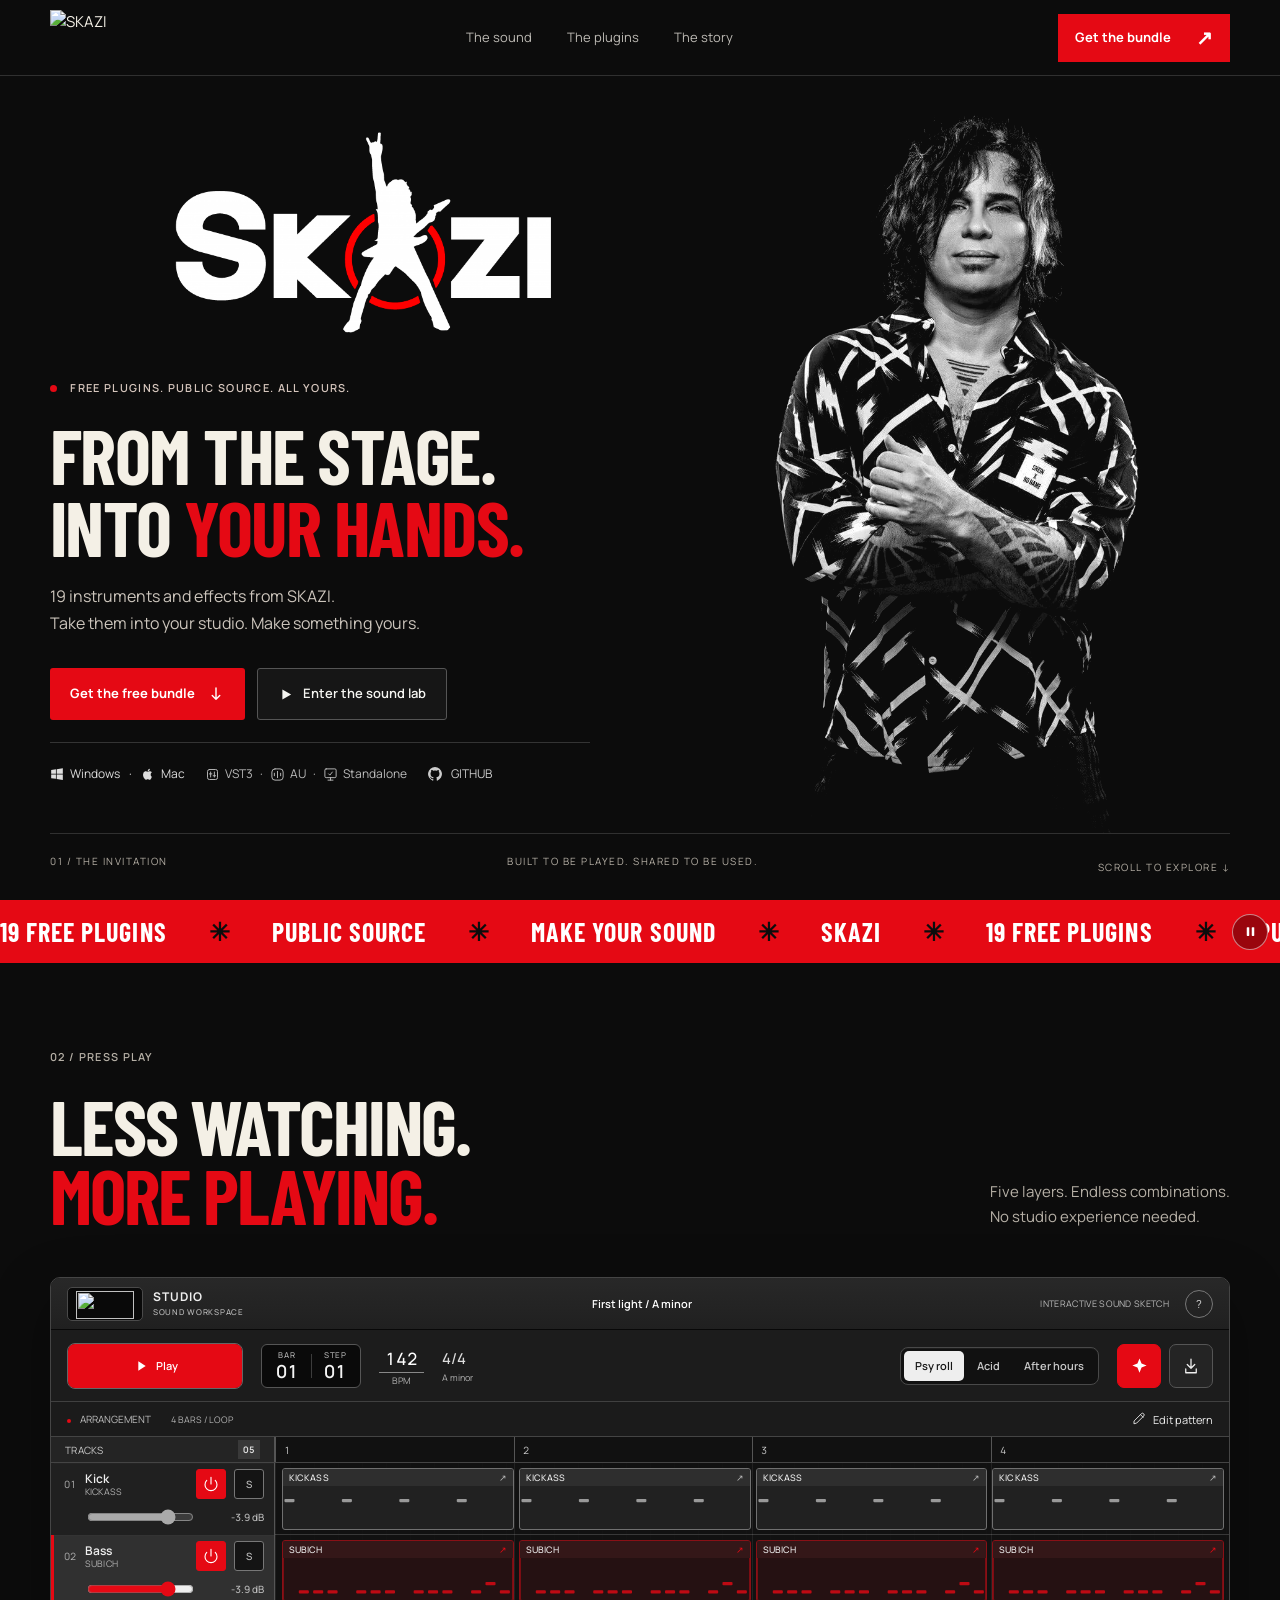
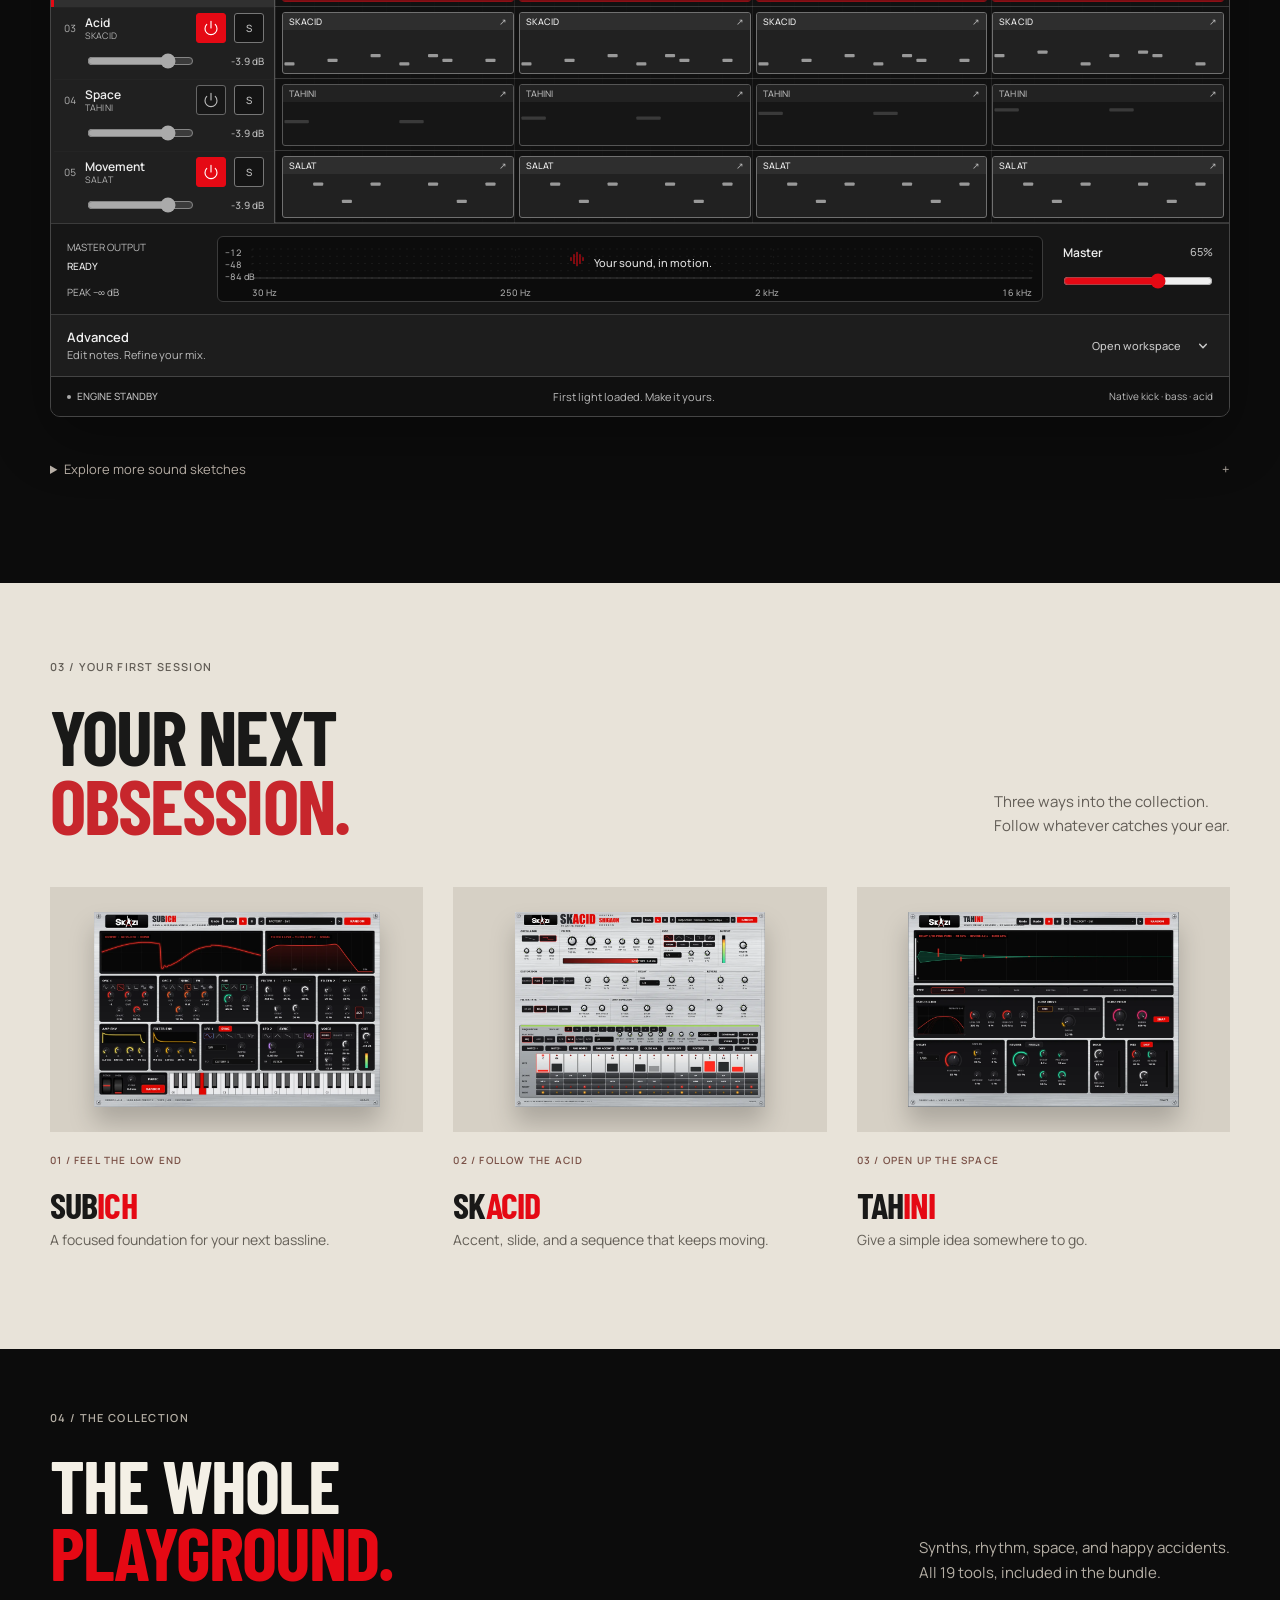
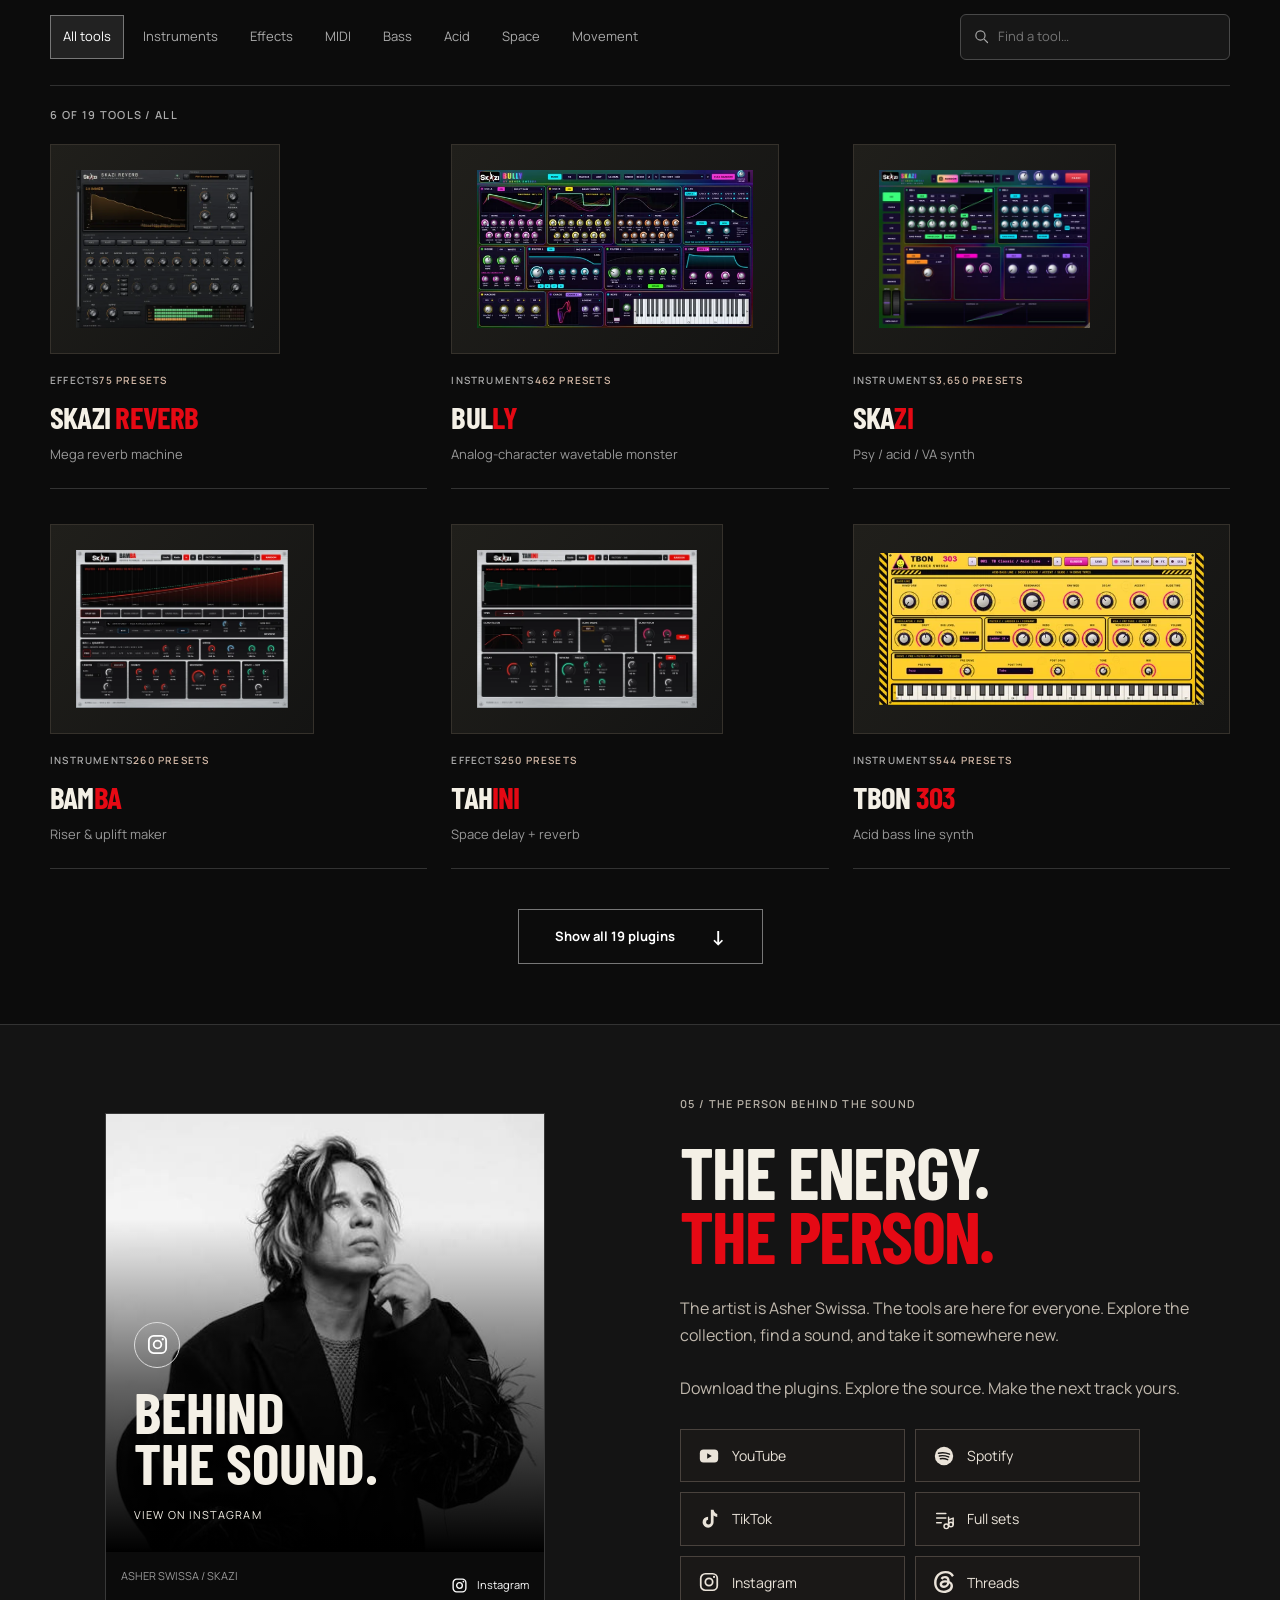
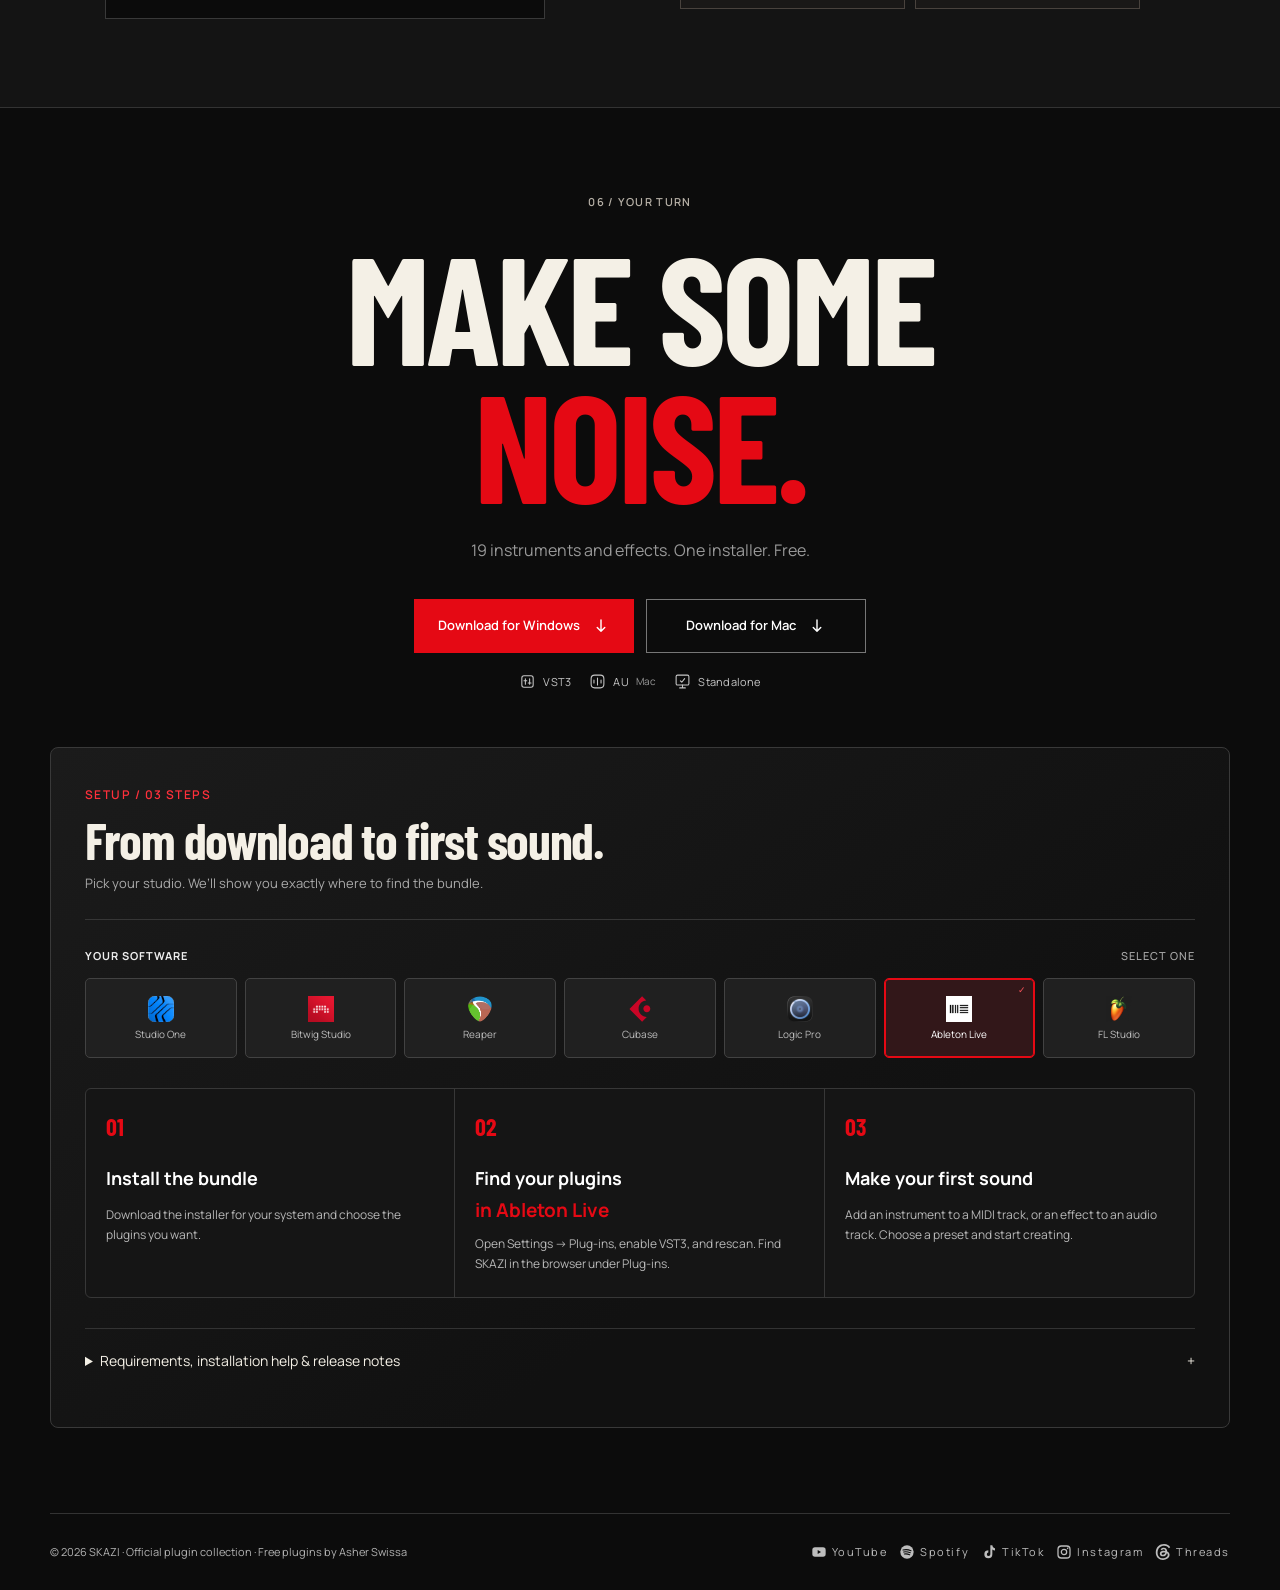
==== commit 0501ecad: "Render original plugin voices for the interactive studio" ====
--- a/docs/demo/index.html
+++ b/docs/demo/index.html
@@ -1,11 +1,11 @@
 <!doctype html>
 <html lang="en"><head><meta charset="utf-8"><meta name="viewport" content="width=device-width,initial-scale=1"><title>SKAZI — From the stage. Into your hands.</title><meta name="description" content="Explore the SKAZI collection. Free synths and effects for your next track."><link rel="icon" href="../img/favicon.png"><script>
 (()=>{const html=document.documentElement;try{const intro=new URL(location.href).searchParams.get('intro');const deep=location.hash&&location.hash!=='#'&&location.hash!=='#top';if(intro==='0'||matchMedia('(prefers-reduced-motion: reduce)').matches||(intro!=='1'&&(deep||sessionStorage.getItem('skazi-demo-intro-30'))))return;}catch{}html.classList.add('intro-pending');window.skaziOpeningFailsafe=setTimeout(()=>{html.classList.remove('intro-pending');const overlay=document.getElementById('site-intro');if(overlay)overlay.hidden=true;document.querySelectorAll('body>header,body>main,body>footer,body>.skip').forEach(el=>el.inert=false);},4500);})();
-</script><link rel="stylesheet" href="demo.css?v=23"><link rel="stylesheet" href="direction.css?v=9"><link rel="stylesheet" href="motion.css?v=38"><link rel="stylesheet" href="refined.css?v=12"><link rel="stylesheet" href="workstation.css?v=19"><link rel="stylesheet" href="finish.css?v=31"><link rel="stylesheet" href="polish.css?v=27"><link rel="stylesheet" href="updates.css?v=28"><link rel="stylesheet" href="handoff.css?v=38"><script src="opening.js?v=30" defer></script><script src="studio-engine.js?v=36" defer></script><script src="demo.js?v=41" defer></script><script src="motion.js?v=38" defer></script><script src="workstation.js?v=39" defer></script><script src="pattern-editor.js?v=39" defer></script><link rel="stylesheet" href="compact-studio.css?v=40"><link rel="stylesheet" href="studio-identity.css?v=41"></head>
+</script><link rel="stylesheet" href="demo.css?v=23"><link rel="stylesheet" href="direction.css?v=9"><link rel="stylesheet" href="motion.css?v=38"><link rel="stylesheet" href="refined.css?v=12"><link rel="stylesheet" href="workstation.css?v=19"><link rel="stylesheet" href="finish.css?v=31"><link rel="stylesheet" href="polish.css?v=27"><link rel="stylesheet" href="updates.css?v=28"><link rel="stylesheet" href="handoff.css?v=38"><script src="opening.js?v=30" defer></script><script src="native-voices.js?v=42" defer></script><script src="studio-engine.js?v=42" defer></script><script src="demo.js?v=42" defer></script><script src="motion.js?v=38" defer></script><script src="workstation.js?v=39" defer></script><script src="pattern-editor.js?v=39" defer></script><link rel="stylesheet" href="compact-studio.css?v=40"><link rel="stylesheet" href="studio-identity.css?v=41"></head>
 <body><div id="site-intro" tabindex="-1" role="dialog" aria-modal="true" aria-label="SKAZI introduction" hidden><div class="intro-mark"><img src="../img/skazi-hero-logo.png" alt="SKAZI" width="1024" height="532"></div><div class="intro-line" aria-hidden="true"></div><button type="button" class="intro-skip">SKIP INTRO</button></div><div class="reading-progress" aria-hidden="true"></div><a class="skip" href="#main">Skip to content</a>
 <header><a href="#" class="brand header-brand-hidden" aria-label="SKAZI, back to top" aria-hidden="true" tabindex="-1"><img src="../img/skazi-logo.png" alt="SKAZI"></a><button class="mobile-menu" id="mobile-menu" aria-expanded="false" aria-controls="main-navigation">Menu</button><nav id="main-navigation" aria-label="Main navigation"><a href="#sound">The sound</a><a href="#collection">The plugins</a><a href="#story">The story</a></nav><a class="button small header-cta-hidden" id="header-download" aria-hidden="true" tabindex="-1" href="#download">Get the bundle <span>↗</span></a></header>
 <main id="main" tabindex="-1"><section class="hero shell" aria-labelledby="hero-title"><div class="hero-wordmark"><img src="../img/skazi-hero-logo.png" alt="SKAZI"></div><div class="hero-art" data-color-portrait><img src="../img/skazi-artist-1280.webp" alt="Asher Swissa, SKAZI"><img src="../img/skazi-artist-1280.webp" class="hero-color-reveal" alt="" aria-hidden="true"><span class="art-caption">ASHER SWISSA — THE STUDIO IS OPEN</span></div><div class="hero-copy"><p class="eyebrow"><i></i> FREE PLUGINS. PUBLIC SOURCE. ALL YOURS.</p><h1 id="hero-title">FROM THE STAGE.<br>INTO <em>YOUR HANDS.</em></h1><p class="intro">19 instruments and effects from SKAZI.<br>Take them into your studio. Make something yours.</p><div class="actions"><a class="button" href="#download">Get the free bundle <svg class="download-icon" viewBox="0 0 24 24" aria-hidden="true"><path d="M12 4v15m-5-5 5 5 5-5"/></svg></a><a class="text-link" href="#sound"><svg viewBox="0 0 24 24" aria-hidden="true"><path d="m7 4 14 8-14 8z"/></svg>Enter the sound lab</a></div><div class="hero-facts"><span class="platform-support"><svg viewBox="0 0 24 24" aria-hidden="true"><path d="M2 5.2 10.2 4v7.4H2zm9.5-1.4L22 2v9.4H11.5zM2 12.9h8.2v7.4L2 19.1zm9.5 0H22v9.4l-10.5-1.8z"/></svg><span>Windows</span><span class="platform-and">·</span><svg viewBox="0 0 24 24" aria-hidden="true"><path d="M16.6 12.8c0-2.4 2-3.6 2.1-3.7-1.1-1.7-2.9-1.9-3.5-1.9-1.5-.2-2.9.8-3.7.8-.7 0-1.9-.8-3.2-.8-1.6 0-3.1 1-4 2.5-1.7 3-.5 7.3 1.2 9.7.8 1.1 1.7 2.4 2.9 2.4s1.6-.8 3.1-.8 1.8.8 3.1.8 2.1-1.1 2.8-2.3c.8-1.3 1.2-2.6 1.3-2.7-.1 0-2.1-.8-2.1-4zM14.2 5.9c.7-.8 1.1-1.8 1-2.9-.9 0-2 .6-2.7 1.4-.6.7-1.1 1.7-1 2.8 1 .1 2-.5 2.7-1.3z"/></svg><span>Mac</span></span><span class="format-support"><span><svg viewBox="0 0 24 24" aria-hidden="true"><rect x="4" y="4" width="16" height="16" rx="3"/><path d="M9 8v8m6-8v8M7 11h4m2 3h4"/></svg>VST3</span><span aria-hidden="true">·</span><span><svg viewBox="0 0 24 24" aria-hidden="true"><rect x="3" y="3" width="18" height="18" rx="5"/><path d="M7 10v4m5-7v10m5-7v4"/></svg>AU</span><span aria-hidden="true">·</span><span><svg viewBox="0 0 24 24" aria-hidden="true"><rect x="3" y="3" width="18" height="14" rx="2"/><path d="M8 21h8m-4-4v4m-3-10 2 2 4-5"/></svg>Standalone</span></span><a href="https://github.com/slazoasher/skazi-bundle" target="_blank" rel="noopener"><svg viewBox="0 0 24 24" aria-hidden="true"><path d="M12 1.5a10.5 10.5 0 0 0-3.32 20.46c.53.1.72-.23.72-.51v-1.79c-2.93.64-3.55-1.25-3.55-1.25-.48-1.21-1.17-1.53-1.17-1.53-.96-.66.07-.64.07-.64 1.06.08 1.62 1.09 1.62 1.09.94 1.61 2.46 1.14 3.06.87.09-.68.37-1.14.67-1.4-2.34-.27-4.8-1.17-4.8-5.19 0-1.15.41-2.09 1.08-2.82-.11-.27-.47-1.34.1-2.79 0 0 .88-.28 2.89 1.08a10.1 10.1 0 0 1 5.26 0c2.01-1.36 2.89-1.08 2.89-1.08.57 1.45.21 2.52.1 2.79.67.73 1.08 1.67 1.08 2.82 0 4.03-2.47 4.92-4.82 5.18.38.33.72.97.72 1.96v2.7c0 .28.19.61.73.51A10.5 10.5 0 0 0 12 1.5z"/></svg>GITHUB</a></div></div><div class="hero-foot"><span>01 / THE INVITATION</span><span>BUILT TO BE PLAYED. SHARED TO BE USED.</span><a href="#sound">SCROLL TO EXPLORE ↓</a></div></section><div class="ticker" aria-label="19 free plugins. Public source. Make your sound with SKAZI."><span>19 FREE PLUGINS</span>✳<span>PUBLIC SOURCE</span>✳<span>MAKE YOUR SOUND</span>✳<span>SKAZI</span>✳</div>
-<section class="shell section" id="sound"><div class="section-heading"><div><p class="eyebrow">02 / PRESS PLAY</p><h2>LESS WATCHING.<br><em>MORE PLAYING.</em></h2></div><p>Five layers. Endless combinations.<br>No studio experience needed.</p></div><div class="lab studio-workstation" id="lab"><div class="studio-rotate-hint" id="studio-rotate-hint" hidden><span>More room to edit: turn your phone sideways.</span><button type="button" aria-label="Dismiss rotation tip">×</button></div><div class="studio-title"><span class="studio-identity" aria-label="SKAZI Studio"><span class="studio-brand-mark" aria-hidden="true"><img src="../img/skazi-logo.png" width="470" height="253" alt=""></span><span class="studio-product-name">STUDIO<small>SOUND WORKSPACE</small></span></span><span class="project-name"><span id="session-title">First light / A minor</span></span><span class="studio-demo">INTERACTIVE SOUND SKETCH</span><button id="studio-help-toggle" aria-label="How to use the studio" aria-expanded="false" aria-controls="studio-help" title="How to use the studio">?</button></div><div id="studio-help" hidden><b>Your first session</b><span>1. Press Play.</span><span>2. Use the power icons to enable tracks, or S to solo one.</span><span>3. Set levels in each track. Open Advanced for Pattern, Mixer and Sound. Click a clip to edit it. Presets and builds enter on the next bar. Save exports your mix as WAV.</span></div><div class="studio-transport"><div class="transport-actions" role="group" aria-label="Playback" data-transport-state="ready"><button id="transport" class="button audio-control" aria-label="Play" aria-pressed="false"><svg viewBox="0 0 24 24" aria-hidden="true"><path d="m8 5 11 7-11 7z"/></svg><span class="control-label">Play</span></button><button id="reset-session" class="transport-reset audio-control" aria-label="Stop and rewind" title="Stop and rewind" aria-hidden="true" tabindex="-1" inert disabled hidden><svg viewBox="0 0 24 24" aria-hidden="true"><rect x="6" y="6" width="12" height="12" rx="2"/></svg><span class="control-label">Stop</span></button></div><div class="studio-time" role="group" aria-label="Loop position: bar and step"><div class="position-values"><span class="position-unit"><small>BAR</small><b id="daw-bar">01</b></span><span class="position-divider" aria-hidden="true"></span><span class="position-unit"><small>STEP</small><b id="daw-step">01</b></span></div><span id="daw-position" class="sr" aria-hidden="true">01 : 01</span></div><label class="tempo-control"><input id="studio-tempo" type="number" min="80" max="170" value="142" aria-label="Tempo in beats per minute"><span>BPM</span></label><div class="studio-meter"><b>4/4</b><span id="session-key">A minor</span></div><div class="studio-presets" role="group" aria-label="Session preset"><button data-session="roll" aria-pressed="true"><b>Psy roll</b></button><button data-session="acid" aria-pressed="false"><b>Acid</b></button><button data-session="minimal" aria-pressed="false"><b>After hours</b></button></div><div class="studio-session-actions" role="group" aria-label="Session actions"><button id="build-drop" aria-label="Build the drop" title="Build the drop" class="button outline"><svg viewBox="0 0 24 24" aria-hidden="true"><path d="m12 3 2.6 6.4L21 12l-6.4 2.6L12 21l-2.6-6.4L3 12l6.4-2.6z"/></svg></button><button id="export-loop" type="button" aria-label="Save loop as WAV" title="Save four bars as stereo WAV"><svg viewBox="0 0 24 24" aria-hidden="true"><path d="M12 3v12m-5-5 5 5 5-5M5 16v5h14v-5"/></svg></button></div></div><div class="arranger-caption"><span><i></i> ARRANGEMENT</span><span>4 BARS / LOOP</span><button id="edit-pattern" aria-controls="studio-advanced"><svg viewBox="0 0 24 24" aria-hidden="true"><path d="m15 5 4 4M4 20l4-1L20 7a2.8 2.8 0 0 0-4-4L4 15z"/></svg><span>Edit pattern</span></button></div><div class="arranger-scroll" tabindex="0" role="region" aria-label="Four-bar arrangement. Scroll horizontally to explore the timeline."><div class="daw-arrangement"><div class="arranger-ruler"><span>TRACKS <b>05</b></span><div><span>1</span><span>2</span><span>3</span><span>4</span></div></div><div class="rack-playhead" aria-hidden="true"></div><div class="arranger-track" data-track="kick" style="--track-color:var(--kick)"><div class="arranger-track-head"><button class="select-track" data-select-track="kick" aria-pressed="false" aria-label="Select Kick track"><span>01</span><div><b>Kick</b><small>KICKASS</small></div></button><div class="track-tools"><button data-layer="kick" aria-pressed="true" aria-label="Enable Kick" title="Enable / mute Kick"><svg viewBox="0 0 24 24" aria-hidden="true"><path d="M18.36 6.64a9 9 0 1 1-12.73 0M12 2v10"/></svg></button><button data-solo="kick" aria-pressed="false" aria-label="Solo Kick" title="Solo Kick">S</button></div><label class="track-level"><span class="sr">Kick level</span><input type="range" min="0" max="100" value="80" data-track-level="kick" aria-label="Kick track level"><output data-track-level-output="kick">−3.9 dB</output></label></div><div class="arranger-clips" role="group" data-clips="kick" aria-label="Kick clips"></div></div><div class="arranger-track" data-track="bass" style="--track-color:var(--bass)"><div class="arranger-track-head"><button class="select-track" data-select-track="bass" aria-pressed="true" aria-label="Select Bass track"><span>02</span><div><b>Bass</b><small>SUBICH</small></div></button><div class="track-tools"><button data-layer="bass" aria-pressed="true" aria-label="Enable Bass" title="Enable / mute Bass"><svg viewBox="0 0 24 24" aria-hidden="true"><path d="M18.36 6.64a9 9 0 1 1-12.73 0M12 2v10"/></svg></button><button data-solo="bass" aria-pressed="false" aria-label="Solo Bass" title="Solo Bass">S</button></div><label class="track-level"><span class="sr">Bass level</span><input type="range" min="0" max="100" value="80" data-track-level="bass" aria-label="Bass track level"><output data-track-level-output="bass">−3.9 dB</output></label></div><div class="arranger-clips" role="group" data-clips="bass" aria-label="Bass clips"></div></div><div class="arranger-track" data-track="acid" style="--track-color:var(--acid)"><div class="arranger-track-head"><button class="select-track" data-select-track="acid" aria-pressed="false" aria-label="Select Acid track"><span>03</span><div><b>Acid</b><small>SKACID</small></div></button><div class="track-tools"><button data-layer="acid" aria-pressed="false" aria-label="Enable Acid" title="Enable / mute Acid"><svg viewBox="0 0 24 24" aria-hidden="true"><path d="M18.36 6.64a9 9 0 1 1-12.73 0M12 2v10"/></svg></button><button data-solo="acid" aria-pressed="false" aria-label="Solo Acid" title="Solo Acid">S</button></div><label class="track-level"><span class="sr">Acid level</span><input type="range" min="0" max="100" value="80" data-track-level="acid" aria-label="Acid track level"><output data-track-level-output="acid">−3.9 dB</output></label></div><div class="arranger-clips" role="group" data-clips="acid" aria-label="Acid clips"></div></div><div class="arranger-track" data-track="space" style="--track-color:var(--space)"><div class="arranger-track-head"><button class="select-track" data-select-track="space" aria-pressed="false" aria-label="Select Space track"><span>04</span><div><b>Space</b><small>TAHINI</small></div></button><div class="track-tools"><button data-layer="space" aria-pressed="false" aria-label="Enable Space" title="Enable / mute Space"><svg viewBox="0 0 24 24" aria-hidden="true"><path d="M18.36 6.64a9 9 0 1 1-12.73 0M12 2v10"/></svg></button><button data-solo="space" aria-pressed="false" aria-label="Solo Space" title="Solo Space">S</button></div><label class="track-level"><span class="sr">Space level</span><input type="range" min="0" max="100" value="80" data-track-level="space" aria-label="Space track level"><output data-track-level-output="space">−3.9 dB</output></label></div><div class="arranger-clips" role="group" data-clips="space" aria-label="Space clips"></div></div><div class="arranger-track" data-track="fx" style="--track-color:var(--fx)"><div class="arranger-track-head"><button class="select-track" data-select-track="fx" aria-pressed="false" aria-label="Select Movement track"><span>05</span><div><b>Movement</b><small>SALAT</small></div></button><div class="track-tools"><button data-layer="fx" aria-pressed="false" aria-label="Enable Movement" title="Enable / mute Movement"><svg viewBox="0 0 24 24" aria-hidden="true"><path d="M18.36 6.64a9 9 0 1 1-12.73 0M12 2v10"/></svg></button><button data-solo="fx" aria-pressed="false" aria-label="Solo Movement" title="Solo Movement">S</button></div><label class="track-level"><span class="sr">Movement level</span><input type="range" min="0" max="100" value="80" data-track-level="fx" aria-label="Movement track level"><output data-track-level-output="fx">−3.9 dB</output></label></div><div class="arranger-clips" role="group" data-clips="fx" aria-label="Movement clips"></div></div><div class="sequencer" aria-hidden="true"></div></div></div><div class="studio-master studio-master-compact"><div class="master-caption"><span>MASTER OUTPUT</span><strong id="session-state">READY</strong></div><div class="sound-stage"><canvas id="sound-canvas" role="img" aria-label="Live frequency spectrum with peak hold, from 30 Hz to 16 kHz and minus 84 to minus 12 decibels."></canvas><div class="spectrum-axis-y" aria-hidden="true"><span>−12</span><span>−48</span><span>−84 dB</span></div><div class="spectrum-axis-x" aria-hidden="true"><span>30 Hz</span><span>250 Hz</span><span>2 kHz</span><span>16 kHz</span></div><div class="spectrum-idle" aria-hidden="true"><span class="spectrum-idle-icon"><svg viewBox="0 0 24 24"><path d="M4 10v4m4-8v12m4-15v18m4-15v12m4-8v4"/></svg></span><b>Your sound, in motion.</b><span>Press Play to see the live spectrum</span></div></div><div class="master-readout"><span id="master-peak">PEAK −∞ dB</span><span id="engine-rate">WEB AUDIO</span></div><div class="master-volume"><label><span>Master</span><input type="range" min="0" max="100" value="65" data-shape="master" aria-label="Master"><output>65%</output></label></div><span id="session-layers" class="sr">KICK + BASS</span></div><button class="studio-advanced-toggle" id="studio-advanced-toggle" type="button" aria-expanded="false" aria-controls="studio-advanced"><span class="advanced-title">Advanced <span id="studio-edited" hidden>Edited</span><small>Edit notes. Refine your mix.</small></span><span class="advanced-action"><span id="advanced-action-label">Open workspace</span><svg viewBox="0 0 24 24" aria-hidden="true"><path d="m8 10 4 4 4-4"/></svg></span></button><div id="studio-advanced" hidden><div class="studio-dock-tabs" role="tablist" aria-label="Studio panels"><button role="tab" data-studio-panel="pattern" id="tab-pattern" aria-controls="panel-pattern" aria-selected="true"><svg viewBox="0 0 24 24" aria-hidden="true"><rect x="3" y="4" width="18" height="16" rx="2"/><path d="M9 4v16m6-16v16M3 10h18m-18 5h18"/></svg><span>Pattern</span></button><button role="tab" data-studio-panel="mixer" id="tab-mixer" aria-controls="panel-mixer" aria-selected="false"><svg viewBox="0 0 24 24" aria-hidden="true"><path d="M6 3v18m6-18v18m6-18v18M3 8h6m0 8h6m0-10h6"/></svg><span>Mixer</span></button><button role="tab" data-studio-panel="sound" id="tab-sound" aria-controls="panel-sound" aria-selected="false"><svg viewBox="0 0 24 24" aria-hidden="true"><rect x="3" y="4" width="18" height="16" rx="3"/><circle cx="12" cy="12" r="4"/><path d="m12 12 2-2"/></svg><span>Sound</span></button><span id="selected-track-label">02 / SUBICH</span></div><div class="studio-dock"><div id="panel-mixer" class="studio-panel" hidden role="tabpanel" aria-labelledby="tab-mixer"><div class="studio-channels" role="group" aria-label="Channel mixer"><label class="studio-channel" style="--track-color:var(--kick)"><span>01</span><b>Kick</b><small>KICKASS</small><div class="studio-fader"><div class="fader-scale" aria-hidden="true"><span>0</span><span>−12</span><span>−24</span><span>−∞</span></div><input type="range" min="0" max="100" value="80" data-level="kick" aria-label="Kick volume"><div class="channel-meter" data-meter="kick" aria-hidden="true"></div></div><output data-level-output="kick">−3.9 dB</output></label><label class="studio-channel" style="--track-color:var(--bass)"><span>02</span><b>Bass</b><small>SUBICH</small><div class="studio-fader"><div class="fader-scale" aria-hidden="true"><span>0</span><span>−12</span><span>−24</span><span>−∞</span></div><input type="range" min="0" max="100" value="80" data-level="bass" aria-label="Bass volume"><div class="channel-meter" data-meter="bass" aria-hidden="true"></div></div><output data-level-output="bass">−3.9 dB</output></label><label class="studio-channel" style="--track-color:var(--acid)"><span>03</span><b>Acid</b><small>SKACID</small><div class="studio-fader"><div class="fader-scale" aria-hidden="true"><span>0</span><span>−12</span><span>−24</span><span>−∞</span></div><input type="range" min="0" max="100" value="80" data-level="acid" aria-label="Acid volume"><div class="channel-meter" data-meter="acid" aria-hidden="true"></div></div><output data-level-output="acid">−3.9 dB</output></label><label class="studio-channel" style="--track-color:var(--space)"><span>04</span><b>Space</b><small>TAHINI</small><div class="studio-fader"><div class="fader-scale" aria-hidden="true"><span>0</span><span>−12</span><span>−24</span><span>−∞</span></div><input type="range" min="0" max="100" value="80" data-level="space" aria-label="Space volume"><div class="channel-meter" data-meter="space" aria-hidden="true"></div></div><output data-level-output="space">−3.9 dB</output></label><label class="studio-channel" style="--track-color:var(--fx)"><span>05</span><b>Movement</b><small>SALAT</small><div class="studio-fader"><div class="fader-scale" aria-hidden="true"><span>0</span><span>−12</span><span>−24</span><span>−∞</span></div><input type="range" min="0" max="100" value="80" data-level="fx" aria-label="Movement volume"><div class="channel-meter" data-meter="fx" aria-hidden="true"></div></div><output data-level-output="fx">−3.9 dB</output></label></div></div><div id="panel-pattern" class="studio-panel" role="tabpanel" aria-labelledby="tab-pattern" hidden><div class="pattern-channel" data-editor="kick" hidden style="--track-color:var(--kick)"><div class="pattern-key"><b>Kick</b><span>KICKASS / 16 STEPS</span><small>Click to add or select a note. Shape it below.</small></div><div class="pattern-beats" aria-hidden="true"><span>1</span><span>2</span><span>3</span><span>4</span></div><div class="track-pattern" data-pattern="kick" role="group" aria-label="Kick pattern"></div></div><div class="pattern-channel" data-editor="bass"  style="--track-color:var(--bass)"><div class="pattern-key"><b>Bass</b><span>SUBICH / 16 STEPS</span><small>Click to add or select a note. Shape it below.</small></div><div class="pattern-beats" aria-hidden="true"><span>1</span><span>2</span><span>3</span><span>4</span></div><div class="track-pattern" data-pattern="bass" role="group" aria-label="Bass pattern"></div></div><div class="pattern-channel" data-editor="acid" hidden style="--track-color:var(--acid)"><div class="pattern-key"><b>Acid</b><span>SKACID / 16 STEPS</span><small>Click to add or select a note. Shape it below.</small></div><div class="pattern-beats" aria-hidden="true"><span>1</span><span>2</span><span>3</span><span>4</span></div><div class="track-pattern" data-pattern="acid" role="group" aria-label="Acid pattern"></div></div><div class="pattern-channel" data-editor="space" hidden style="--track-color:var(--space)"><div class="pattern-key"><b>Space</b><span>TAHINI / 16 STEPS</span><small>Click to add or select a note. Shape it below.</small></div><div class="pattern-beats" aria-hidden="true"><span>1</span><span>2</span><span>3</span><span>4</span></div><div class="track-pattern" data-pattern="space" role="group" aria-label="Space pattern"></div></div><div class="pattern-channel" data-editor="fx" hidden style="--track-color:var(--fx)"><div class="pattern-key"><b>Movement</b><span>SALAT / 16 STEPS</span><small>Click to add or select a note. Shape it below.</small></div><div class="pattern-beats" aria-hidden="true"><span>1</span><span>2</span><span>3</span><span>4</span></div><div class="track-pattern" data-pattern="fx" role="group" aria-label="Movement pattern"></div></div></div><div id="panel-sound" class="studio-panel" role="tabpanel" aria-labelledby="tab-sound" hidden><div class="studio-shaping" role="group" aria-label="Shape your sound"><label><span>Drive</span><input type="range" min="0" max="100" value="28" data-shape="drive" aria-label="Drive"><output>28%</output></label><label><span>Acid tone</span><input type="range" min="0" max="100" value="54" data-shape="tone" aria-label="Acid tone"><output>54%</output></label><label><span>Space</span><input type="range" min="0" max="100" value="32" data-shape="space" aria-label="Space"><output>32%</output></label></div><div class="device-channel" data-device="kick" hidden><div class="device-image"><img src="../img/kickass-480.webp" alt="KICKASS interface"><button class="device-open" data-plugin="Kickass" aria-label="Open Kickass plugin details" aria-haspopup="dialog" aria-controls="plugin-dialog"><svg viewBox="0 0 24 24" aria-hidden="true"><path d="M9 4H4v5M15 4h5v5M9 20H4v-5M15 20h5v-5"/></svg></button></div><div><span class="studio-label">PLUGIN COLLECTION</span><h3>KICKASS</h3><p>Explore the instrument or effect behind this track.</p></div></div><div class="device-channel" data-device="bass" ><div class="device-image"><img src="../img/subich-480.webp" alt="SUBICH interface"><button class="device-open" data-plugin="Subich" aria-label="Open Subich plugin details" aria-haspopup="dialog" aria-controls="plugin-dialog"><svg viewBox="0 0 24 24" aria-hidden="true"><path d="M9 4H4v5M15 4h5v5M9 20H4v-5M15 20h5v-5"/></svg></button></div><div><span class="studio-label">PLUGIN COLLECTION</span><h3>SUBICH</h3><p>Explore the instrument or effect behind this track.</p></div></div><div class="device-channel" data-device="acid" hidden><div class="device-image"><img src="../img/skacid-480.webp" alt="SKACID interface"><button class="device-open" data-plugin="Skacid" aria-label="Open Skacid plugin details" aria-haspopup="dialog" aria-controls="plugin-dialog"><svg viewBox="0 0 24 24" aria-hidden="true"><path d="M9 4H4v5M15 4h5v5M9 20H4v-5M15 20h5v-5"/></svg></button></div><div><span class="studio-label">PLUGIN COLLECTION</span><h3>SKACID</h3><p>Explore the instrument or effect behind this track.</p></div></div><div class="device-channel" data-device="space" hidden><div class="device-image"><img src="../img/tahini-480.webp" alt="TAHINI interface"><button class="device-open" data-plugin="Tahini" aria-label="Open Tahini plugin details" aria-haspopup="dialog" aria-controls="plugin-dialog"><svg viewBox="0 0 24 24" aria-hidden="true"><path d="M9 4H4v5M15 4h5v5M9 20H4v-5M15 20h5v-5"/></svg></button></div><div><span class="studio-label">PLUGIN COLLECTION</span><h3>TAHINI</h3><p>Explore the instrument or effect behind this track.</p></div></div><div class="device-channel" data-device="fx" hidden><div class="device-image"><img src="../img/salat-480.webp" alt="SALAT interface"><button class="device-open" data-plugin="Salat" aria-label="Open Salat plugin details" aria-haspopup="dialog" aria-controls="plugin-dialog"><svg viewBox="0 0 24 24" aria-hidden="true"><path d="M9 4H4v5M15 4h5v5M9 20H4v-5M15 20h5v-5"/></svg></button></div><div><span class="studio-label">PLUGIN COLLECTION</span><h3>SALAT</h3><p>Explore the instrument or effect behind this track.</p></div></div></div></div><div class="advanced-bottom"><span>Edits stay in your session when you close this workspace.</span><button id="studio-advanced-close" type="button">Close advanced <svg viewBox="0 0 24 24" aria-hidden="true"><path d="m8 14 4-4 4 4"/></svg></button></div></div><div class="studio-status"><span><i></i><b id="engine-state">ENGINE STANDBY</b></span><span id="drop-status" aria-live="polite">Press Play to start. Select a clip to edit its track.</span><span>Browser synthesis · not plugin recordings</span></div></div><details class="sound-extras"><summary>Explore more sound sketches <span>+</span></summary><div class="listen-grid"><button class="listen" data-audio="sub" aria-pressed="false"><span class="micro">01 / LOW END</span><strong>Under<br>your skin.</strong><div class="wave" aria-hidden="true"></div><span class="listen-bottom">Rolling bass <b>▶</b></span></button><button class="listen acid" data-audio="acid" aria-pressed="false"><span class="micro">02 / ACID</span><strong>A little<br>unstable.</strong><div class="wave" aria-hidden="true"></div><span class="listen-bottom">Acid sequence <b>▶</b></span></button><button class="listen psy" data-audio="psy" aria-pressed="false"><span class="micro">03 / ENERGY</span><strong>Find your<br>dancefloor.</strong><div class="wave" aria-hidden="true"></div><span class="listen-bottom">Full groove <b>▶</b></span></button></div><p class="note">Concept audio for this website demo. These examples are synthesized previews, not recordings of the plugins.</p><p class="sr" id="audio-status" aria-live="polite"></p>
+<section class="shell section" id="sound"><div class="section-heading"><div><p class="eyebrow">02 / PRESS PLAY</p><h2>LESS WATCHING.<br><em>MORE PLAYING.</em></h2></div><p>Five layers. Endless combinations.<br>No studio experience needed.</p></div><div class="lab studio-workstation" id="lab"><div class="studio-rotate-hint" id="studio-rotate-hint" hidden><span>More room to edit: turn your phone sideways.</span><button type="button" aria-label="Dismiss rotation tip">×</button></div><div class="studio-title"><span class="studio-identity" aria-label="SKAZI Studio"><span class="studio-brand-mark" aria-hidden="true"><img src="../img/skazi-logo.png" width="470" height="253" alt=""></span><span class="studio-product-name">STUDIO<small>SOUND WORKSPACE</small></span></span><span class="project-name"><span id="session-title">First light / A minor</span></span><span class="studio-demo">INTERACTIVE SOUND SKETCH</span><button id="studio-help-toggle" aria-label="How to use the studio" aria-expanded="false" aria-controls="studio-help" title="How to use the studio">?</button></div><div id="studio-help" hidden><b>Your first session</b><span>1. Press Play.</span><span>2. Use the power icons to enable tracks, or S to solo one.</span><span>3. Set levels in each track. Open Advanced for Pattern, Mixer and Sound. Click a clip to edit it. Presets and builds enter on the next bar. Save exports your mix as WAV.</span><span>Kick, Bass and Acid use recordings from the original plugins. Space, percussion, slides and mix effects use browser processing. This is a sample-based sketch, with website-created patches.</span></div><div class="studio-transport"><div class="transport-actions" role="group" aria-label="Playback" data-transport-state="ready"><button id="transport" class="button audio-control" aria-label="Play" aria-pressed="false"><svg viewBox="0 0 24 24" aria-hidden="true"><path d="m8 5 11 7-11 7z"/></svg><span class="control-label">Play</span></button><button id="reset-session" class="transport-reset audio-control" aria-label="Stop and rewind" title="Stop and rewind" aria-hidden="true" tabindex="-1" inert disabled hidden><svg viewBox="0 0 24 24" aria-hidden="true"><rect x="6" y="6" width="12" height="12" rx="2"/></svg><span class="control-label">Stop</span></button></div><div class="studio-time" role="group" aria-label="Loop position: bar and step"><div class="position-values"><span class="position-unit"><small>BAR</small><b id="daw-bar">01</b></span><span class="position-divider" aria-hidden="true"></span><span class="position-unit"><small>STEP</small><b id="daw-step">01</b></span></div><span id="daw-position" class="sr" aria-hidden="true">01 : 01</span></div><label class="tempo-control"><input id="studio-tempo" type="number" min="80" max="170" value="142" aria-label="Tempo in beats per minute"><span>BPM</span></label><div class="studio-meter"><b>4/4</b><span id="session-key">A minor</span></div><div class="studio-presets" role="group" aria-label="Session preset"><button data-session="roll" aria-pressed="true"><b>Psy roll</b></button><button data-session="acid" aria-pressed="false"><b>Acid</b></button><button data-session="minimal" aria-pressed="false"><b>After hours</b></button></div><div class="studio-session-actions" role="group" aria-label="Session actions"><button id="build-drop" aria-label="Build the drop" title="Build the drop" class="button outline"><svg viewBox="0 0 24 24" aria-hidden="true"><path d="m12 3 2.6 6.4L21 12l-6.4 2.6L12 21l-2.6-6.4L3 12l6.4-2.6z"/></svg></button><button id="export-loop" type="button" aria-label="Save loop as WAV" title="Save four bars as stereo WAV"><svg viewBox="0 0 24 24" aria-hidden="true"><path d="M12 3v12m-5-5 5 5 5-5M5 16v5h14v-5"/></svg></button></div></div><div class="arranger-caption"><span><i></i> ARRANGEMENT</span><span>4 BARS / LOOP</span><button id="edit-pattern" aria-controls="studio-advanced"><svg viewBox="0 0 24 24" aria-hidden="true"><path d="m15 5 4 4M4 20l4-1L20 7a2.8 2.8 0 0 0-4-4L4 15z"/></svg><span>Edit pattern</span></button></div><div class="arranger-scroll" tabindex="0" role="region" aria-label="Four-bar arrangement. Scroll horizontally to explore the timeline."><div class="daw-arrangement"><div class="arranger-ruler"><span>TRACKS <b>05</b></span><div><span>1</span><span>2</span><span>3</span><span>4</span></div></div><div class="rack-playhead" aria-hidden="true"></div><div class="arranger-track" data-track="kick" style="--track-color:var(--kick)"><div class="arranger-track-head"><button class="select-track" data-select-track="kick" aria-pressed="false" aria-label="Select Kick track"><span>01</span><div><b>Kick</b><small>KICKASS</small></div></button><div class="track-tools"><button data-layer="kick" aria-pressed="true" aria-label="Enable Kick" title="Enable / mute Kick"><svg viewBox="0 0 24 24" aria-hidden="true"><path d="M18.36 6.64a9 9 0 1 1-12.73 0M12 2v10"/></svg></button><button data-solo="kick" aria-pressed="false" aria-label="Solo Kick" title="Solo Kick">S</button></div><label class="track-level"><span class="sr">Kick level</span><input type="range" min="0" max="100" value="80" data-track-level="kick" aria-label="Kick track level"><output data-track-level-output="kick">−3.9 dB</output></label></div><div class="arranger-clips" role="group" data-clips="kick" aria-label="Kick clips"></div></div><div class="arranger-track" data-track="bass" style="--track-color:var(--bass)"><div class="arranger-track-head"><button class="select-track" data-select-track="bass" aria-pressed="true" aria-label="Select Bass track"><span>02</span><div><b>Bass</b><small>SUBICH</small></div></button><div class="track-tools"><button data-layer="bass" aria-pressed="true" aria-label="Enable Bass" title="Enable / mute Bass"><svg viewBox="0 0 24 24" aria-hidden="true"><path d="M18.36 6.64a9 9 0 1 1-12.73 0M12 2v10"/></svg></button><button data-solo="bass" aria-pressed="false" aria-label="Solo Bass" title="Solo Bass">S</button></div><label class="track-level"><span class="sr">Bass level</span><input type="range" min="0" max="100" value="80" data-track-level="bass" aria-label="Bass track level"><output data-track-level-output="bass">−3.9 dB</output></label></div><div class="arranger-clips" role="group" data-clips="bass" aria-label="Bass clips"></div></div><div class="arranger-track" data-track="acid" style="--track-color:var(--acid)"><div class="arranger-track-head"><button class="select-track" data-select-track="acid" aria-pressed="false" aria-label="Select Acid track"><span>03</span><div><b>Acid</b><small>SKACID</small></div></button><div class="track-tools"><button data-layer="acid" aria-pressed="false" aria-label="Enable Acid" title="Enable / mute Acid"><svg viewBox="0 0 24 24" aria-hidden="true"><path d="M18.36 6.64a9 9 0 1 1-12.73 0M12 2v10"/></svg></button><button data-solo="acid" aria-pressed="false" aria-label="Solo Acid" title="Solo Acid">S</button></div><label class="track-level"><span class="sr">Acid level</span><input type="range" min="0" max="100" value="80" data-track-level="acid" aria-label="Acid track level"><output data-track-level-output="acid">−3.9 dB</output></label></div><div class="arranger-clips" role="group" data-clips="acid" aria-label="Acid clips"></div></div><div class="arranger-track" data-track="space" style="--track-color:var(--space)"><div class="arranger-track-head"><button class="select-track" data-select-track="space" aria-pressed="false" aria-label="Select Space track"><span>04</span><div><b>Space</b><small>TAHINI</small></div></button><div class="track-tools"><button data-layer="space" aria-pressed="false" aria-label="Enable Space" title="Enable / mute Space"><svg viewBox="0 0 24 24" aria-hidden="true"><path d="M18.36 6.64a9 9 0 1 1-12.73 0M12 2v10"/></svg></button><button data-solo="space" aria-pressed="false" aria-label="Solo Space" title="Solo Space">S</button></div><label class="track-level"><span class="sr">Space level</span><input type="range" min="0" max="100" value="80" data-track-level="space" aria-label="Space track level"><output data-track-level-output="space">−3.9 dB</output></label></div><div class="arranger-clips" role="group" data-clips="space" aria-label="Space clips"></div></div><div class="arranger-track" data-track="fx" style="--track-color:var(--fx)"><div class="arranger-track-head"><button class="select-track" data-select-track="fx" aria-pressed="false" aria-label="Select Movement track"><span>05</span><div><b>Movement</b><small>SALAT</small></div></button><div class="track-tools"><button data-layer="fx" aria-pressed="false" aria-label="Enable Movement" title="Enable / mute Movement"><svg viewBox="0 0 24 24" aria-hidden="true"><path d="M18.36 6.64a9 9 0 1 1-12.73 0M12 2v10"/></svg></button><button data-solo="fx" aria-pressed="false" aria-label="Solo Movement" title="Solo Movement">S</button></div><label class="track-level"><span class="sr">Movement level</span><input type="range" min="0" max="100" value="80" data-track-level="fx" aria-label="Movement track level"><output data-track-level-output="fx">−3.9 dB</output></label></div><div class="arranger-clips" role="group" data-clips="fx" aria-label="Movement clips"></div></div><div class="sequencer" aria-hidden="true"></div></div></div><div class="studio-master studio-master-compact"><div class="master-caption"><span>MASTER OUTPUT</span><strong id="session-state">READY</strong></div><div class="sound-stage"><canvas id="sound-canvas" role="img" aria-label="Live frequency spectrum with peak hold, from 30 Hz to 16 kHz and minus 84 to minus 12 decibels."></canvas><div class="spectrum-axis-y" aria-hidden="true"><span>−12</span><span>−48</span><span>−84 dB</span></div><div class="spectrum-axis-x" aria-hidden="true"><span>30 Hz</span><span>250 Hz</span><span>2 kHz</span><span>16 kHz</span></div><div class="spectrum-idle" aria-hidden="true"><span class="spectrum-idle-icon"><svg viewBox="0 0 24 24"><path d="M4 10v4m4-8v12m4-15v18m4-15v12m4-8v4"/></svg></span><b>Your sound, in motion.</b><span>Press Play to see the live spectrum</span></div></div><div class="master-readout"><span id="master-peak">PEAK −∞ dB</span><span id="engine-rate">WEB AUDIO</span></div><div class="master-volume"><label><span>Master</span><input type="range" min="0" max="100" value="65" data-shape="master" aria-label="Master"><output>65%</output></label></div><span id="session-layers" class="sr">KICK + BASS</span></div><button class="studio-advanced-toggle" id="studio-advanced-toggle" type="button" aria-expanded="false" aria-controls="studio-advanced"><span class="advanced-title">Advanced <span id="studio-edited" hidden>Edited</span><small>Edit notes. Refine your mix.</small></span><span class="advanced-action"><span id="advanced-action-label">Open workspace</span><svg viewBox="0 0 24 24" aria-hidden="true"><path d="m8 10 4 4 4-4"/></svg></span></button><div id="studio-advanced" hidden><div class="studio-dock-tabs" role="tablist" aria-label="Studio panels"><button role="tab" data-studio-panel="pattern" id="tab-pattern" aria-controls="panel-pattern" aria-selected="true"><svg viewBox="0 0 24 24" aria-hidden="true"><rect x="3" y="4" width="18" height="16" rx="2"/><path d="M9 4v16m6-16v16M3 10h18m-18 5h18"/></svg><span>Pattern</span></button><button role="tab" data-studio-panel="mixer" id="tab-mixer" aria-controls="panel-mixer" aria-selected="false"><svg viewBox="0 0 24 24" aria-hidden="true"><path d="M6 3v18m6-18v18m6-18v18M3 8h6m0 8h6m0-10h6"/></svg><span>Mixer</span></button><button role="tab" data-studio-panel="sound" id="tab-sound" aria-controls="panel-sound" aria-selected="false"><svg viewBox="0 0 24 24" aria-hidden="true"><rect x="3" y="4" width="18" height="16" rx="3"/><circle cx="12" cy="12" r="4"/><path d="m12 12 2-2"/></svg><span>Sound</span></button><span id="selected-track-label">02 / SUBICH</span></div><div class="studio-dock"><div id="panel-mixer" class="studio-panel" hidden role="tabpanel" aria-labelledby="tab-mixer"><div class="studio-channels" role="group" aria-label="Channel mixer"><label class="studio-channel" style="--track-color:var(--kick)"><span>01</span><b>Kick</b><small>KICKASS</small><div class="studio-fader"><div class="fader-scale" aria-hidden="true"><span>0</span><span>−12</span><span>−24</span><span>−∞</span></div><input type="range" min="0" max="100" value="80" data-level="kick" aria-label="Kick volume"><div class="channel-meter" data-meter="kick" aria-hidden="true"></div></div><output data-level-output="kick">−3.9 dB</output></label><label class="studio-channel" style="--track-color:var(--bass)"><span>02</span><b>Bass</b><small>SUBICH</small><div class="studio-fader"><div class="fader-scale" aria-hidden="true"><span>0</span><span>−12</span><span>−24</span><span>−∞</span></div><input type="range" min="0" max="100" value="80" data-level="bass" aria-label="Bass volume"><div class="channel-meter" data-meter="bass" aria-hidden="true"></div></div><output data-level-output="bass">−3.9 dB</output></label><label class="studio-channel" style="--track-color:var(--acid)"><span>03</span><b>Acid</b><small>SKACID</small><div class="studio-fader"><div class="fader-scale" aria-hidden="true"><span>0</span><span>−12</span><span>−24</span><span>−∞</span></div><input type="range" min="0" max="100" value="80" data-level="acid" aria-label="Acid volume"><div class="channel-meter" data-meter="acid" aria-hidden="true"></div></div><output data-level-output="acid">−3.9 dB</output></label><label class="studio-channel" style="--track-color:var(--space)"><span>04</span><b>Space</b><small>TAHINI</small><div class="studio-fader"><div class="fader-scale" aria-hidden="true"><span>0</span><span>−12</span><span>−24</span><span>−∞</span></div><input type="range" min="0" max="100" value="80" data-level="space" aria-label="Space volume"><div class="channel-meter" data-meter="space" aria-hidden="true"></div></div><output data-level-output="space">−3.9 dB</output></label><label class="studio-channel" style="--track-color:var(--fx)"><span>05</span><b>Movement</b><small>SALAT</small><div class="studio-fader"><div class="fader-scale" aria-hidden="true"><span>0</span><span>−12</span><span>−24</span><span>−∞</span></div><input type="range" min="0" max="100" value="80" data-level="fx" aria-label="Movement volume"><div class="channel-meter" data-meter="fx" aria-hidden="true"></div></div><output data-level-output="fx">−3.9 dB</output></label></div></div><div id="panel-pattern" class="studio-panel" role="tabpanel" aria-labelledby="tab-pattern" hidden><div class="pattern-channel" data-editor="kick" hidden style="--track-color:var(--kick)"><div class="pattern-key"><b>Kick</b><span>KICKASS / 16 STEPS</span><small>Click to add or select a note. Shape it below.</small></div><div class="pattern-beats" aria-hidden="true"><span>1</span><span>2</span><span>3</span><span>4</span></div><div class="track-pattern" data-pattern="kick" role="group" aria-label="Kick pattern"></div></div><div class="pattern-channel" data-editor="bass"  style="--track-color:var(--bass)"><div class="pattern-key"><b>Bass</b><span>SUBICH / 16 STEPS</span><small>Click to add or select a note. Shape it below.</small></div><div class="pattern-beats" aria-hidden="true"><span>1</span><span>2</span><span>3</span><span>4</span></div><div class="track-pattern" data-pattern="bass" role="group" aria-label="Bass pattern"></div></div><div class="pattern-channel" data-editor="acid" hidden style="--track-color:var(--acid)"><div class="pattern-key"><b>Acid</b><span>SKACID / 16 STEPS</span><small>Click to add or select a note. Shape it below.</small></div><div class="pattern-beats" aria-hidden="true"><span>1</span><span>2</span><span>3</span><span>4</span></div><div class="track-pattern" data-pattern="acid" role="group" aria-label="Acid pattern"></div></div><div class="pattern-channel" data-editor="space" hidden style="--track-color:var(--space)"><div class="pattern-key"><b>Space</b><span>TAHINI / 16 STEPS</span><small>Click to add or select a note. Shape it below.</small></div><div class="pattern-beats" aria-hidden="true"><span>1</span><span>2</span><span>3</span><span>4</span></div><div class="track-pattern" data-pattern="space" role="group" aria-label="Space pattern"></div></div><div class="pattern-channel" data-editor="fx" hidden style="--track-color:var(--fx)"><div class="pattern-key"><b>Movement</b><span>SALAT / 16 STEPS</span><small>Click to add or select a note. Shape it below.</small></div><div class="pattern-beats" aria-hidden="true"><span>1</span><span>2</span><span>3</span><span>4</span></div><div class="track-pattern" data-pattern="fx" role="group" aria-label="Movement pattern"></div></div></div><div id="panel-sound" class="studio-panel" role="tabpanel" aria-labelledby="tab-sound" hidden><div class="studio-shaping" role="group" aria-label="Shape your sound"><label><span>Drive</span><input type="range" min="0" max="100" value="28" data-shape="drive" aria-label="Drive"><output>28%</output></label><label><span>Acid tone</span><input type="range" min="0" max="100" value="54" data-shape="tone" aria-label="Acid tone"><output>54%</output></label><label><span>Space</span><input type="range" min="0" max="100" value="32" data-shape="space" aria-label="Space"><output>32%</output></label></div><div class="device-channel" data-device="kick" hidden><div class="device-image"><img src="../img/kickass-480.webp" alt="KICKASS interface"><button class="device-open" data-plugin="Kickass" aria-label="Open Kickass plugin details" aria-haspopup="dialog" aria-controls="plugin-dialog"><svg viewBox="0 0 24 24" aria-hidden="true"><path d="M9 4H4v5M15 4h5v5M9 20H4v-5M15 20h5v-5"/></svg></button></div><div><span class="studio-label">PLUGIN COLLECTION</span><h3>KICKASS</h3><p>Explore the instrument or effect behind this track.</p></div></div><div class="device-channel" data-device="bass" ><div class="device-image"><img src="../img/subich-480.webp" alt="SUBICH interface"><button class="device-open" data-plugin="Subich" aria-label="Open Subich plugin details" aria-haspopup="dialog" aria-controls="plugin-dialog"><svg viewBox="0 0 24 24" aria-hidden="true"><path d="M9 4H4v5M15 4h5v5M9 20H4v-5M15 20h5v-5"/></svg></button></div><div><span class="studio-label">PLUGIN COLLECTION</span><h3>SUBICH</h3><p>Explore the instrument or effect behind this track.</p></div></div><div class="device-channel" data-device="acid" hidden><div class="device-image"><img src="../img/skacid-480.webp" alt="SKACID interface"><button class="device-open" data-plugin="Skacid" aria-label="Open Skacid plugin details" aria-haspopup="dialog" aria-controls="plugin-dialog"><svg viewBox="0 0 24 24" aria-hidden="true"><path d="M9 4H4v5M15 4h5v5M9 20H4v-5M15 20h5v-5"/></svg></button></div><div><span class="studio-label">PLUGIN COLLECTION</span><h3>SKACID</h3><p>Explore the instrument or effect behind this track.</p></div></div><div class="device-channel" data-device="space" hidden><div class="device-image"><img src="../img/tahini-480.webp" alt="TAHINI interface"><button class="device-open" data-plugin="Tahini" aria-label="Open Tahini plugin details" aria-haspopup="dialog" aria-controls="plugin-dialog"><svg viewBox="0 0 24 24" aria-hidden="true"><path d="M9 4H4v5M15 4h5v5M9 20H4v-5M15 20h5v-5"/></svg></button></div><div><span class="studio-label">PLUGIN COLLECTION</span><h3>TAHINI</h3><p>Explore the instrument or effect behind this track.</p></div></div><div class="device-channel" data-device="fx" hidden><div class="device-image"><img src="../img/salat-480.webp" alt="SALAT interface"><button class="device-open" data-plugin="Salat" aria-label="Open Salat plugin details" aria-haspopup="dialog" aria-controls="plugin-dialog"><svg viewBox="0 0 24 24" aria-hidden="true"><path d="M9 4H4v5M15 4h5v5M9 20H4v-5M15 20h5v-5"/></svg></button></div><div><span class="studio-label">PLUGIN COLLECTION</span><h3>SALAT</h3><p>Explore the instrument or effect behind this track.</p></div></div></div></div><div class="advanced-bottom"><span>Edits stay in your session when you close this workspace.</span><button id="studio-advanced-close" type="button">Close advanced <svg viewBox="0 0 24 24" aria-hidden="true"><path d="m8 14 4-4 4 4"/></svg></button></div></div><div class="studio-status"><span><i></i><b id="engine-state">ENGINE STANDBY</b></span><span id="drop-status" aria-live="polite">Press Play to start. Select a clip to edit its track.</span><span>Native kick · bass · acid</span></div></div><details class="sound-extras"><summary>Explore more sound sketches <span>+</span></summary><div class="listen-grid"><button class="listen" data-audio="sub" aria-pressed="false"><span class="micro">01 / LOW END</span><strong>Under<br>your skin.</strong><div class="wave" aria-hidden="true"></div><span class="listen-bottom">Rolling bass <b>▶</b></span></button><button class="listen acid" data-audio="acid" aria-pressed="false"><span class="micro">02 / ACID</span><strong>A little<br>unstable.</strong><div class="wave" aria-hidden="true"></div><span class="listen-bottom">Acid sequence <b>▶</b></span></button><button class="listen psy" data-audio="psy" aria-pressed="false"><span class="micro">03 / ENERGY</span><strong>Find your<br>dancefloor.</strong><div class="wave" aria-hidden="true"></div><span class="listen-bottom">Full groove <b>▶</b></span></button></div><p class="note">Concept audio for this website demo. These examples are synthesized previews, not recordings of the plugins.</p><p class="sr" id="audio-status" aria-live="polite"></p>
 <div id="compare-mount"></div></details></section>
 <section class="featured-section"><div class="shell section"><div class="section-heading"><div><p class="eyebrow">03 / YOUR FIRST SESSION</p><h2>YOUR NEXT<br><em>OBSESSION.</em></h2></div><p>Three ways into the collection.<br>Follow whatever catches your ear.</p></div><div id="featured" class="featured-grid"></div></div></section>
 <section class="shell section" id="collection"><div class="section-heading"><div><p class="eyebrow">04 / THE COLLECTION</p><h2>THE WHOLE<br><em>PLAYGROUND.</em></h2></div><p>Synths, rhythm, space, and happy accidents.<br>All 19 tools, included in the bundle.</p></div><div class="collection-drawer"><div class="browse"><div class="filters" role="group" aria-label="Filter collection"><button data-filter="All" aria-pressed="true">All tools</button><button data-filter="Instruments" aria-pressed="false">Instruments</button><button data-filter="Effects" aria-pressed="false">Effects</button><button data-filter="MIDI" aria-pressed="false">MIDI</button><button data-filter="Bass" aria-pressed="false">Bass</button><button data-filter="Acid" aria-pressed="false">Acid</button><button data-filter="Space" aria-pressed="false">Space</button><button data-filter="Movement" aria-pressed="false">Movement</button></div><label class="search"><svg class="search-icon" viewBox="0 0 24 24" aria-hidden="true"><circle cx="10.5" cy="10.5" r="6.5"/><path d="m16 16 4.5 4.5"/></svg><input type="search" id="search" placeholder="Find a tool…" aria-label="Search plugins" aria-describedby="search-hint" inputmode="search" lang="en"></label><span id="search-hint" class="search-hint" hidden>English letters, numbers and common name symbols only.</span></div><p id="result-count" class="micro" aria-live="polite"></p><div id="catalog" class="catalog"></div><button class="button outline catalog-more" id="catalog-more" aria-expanded="false" aria-controls="catalog">Show all 19 plugins <svg class="download-icon" viewBox="0 0 24 24" aria-hidden="true"><path d="M12 4v15m-5-5 5 5 5-5"/></svg></button></div></section>
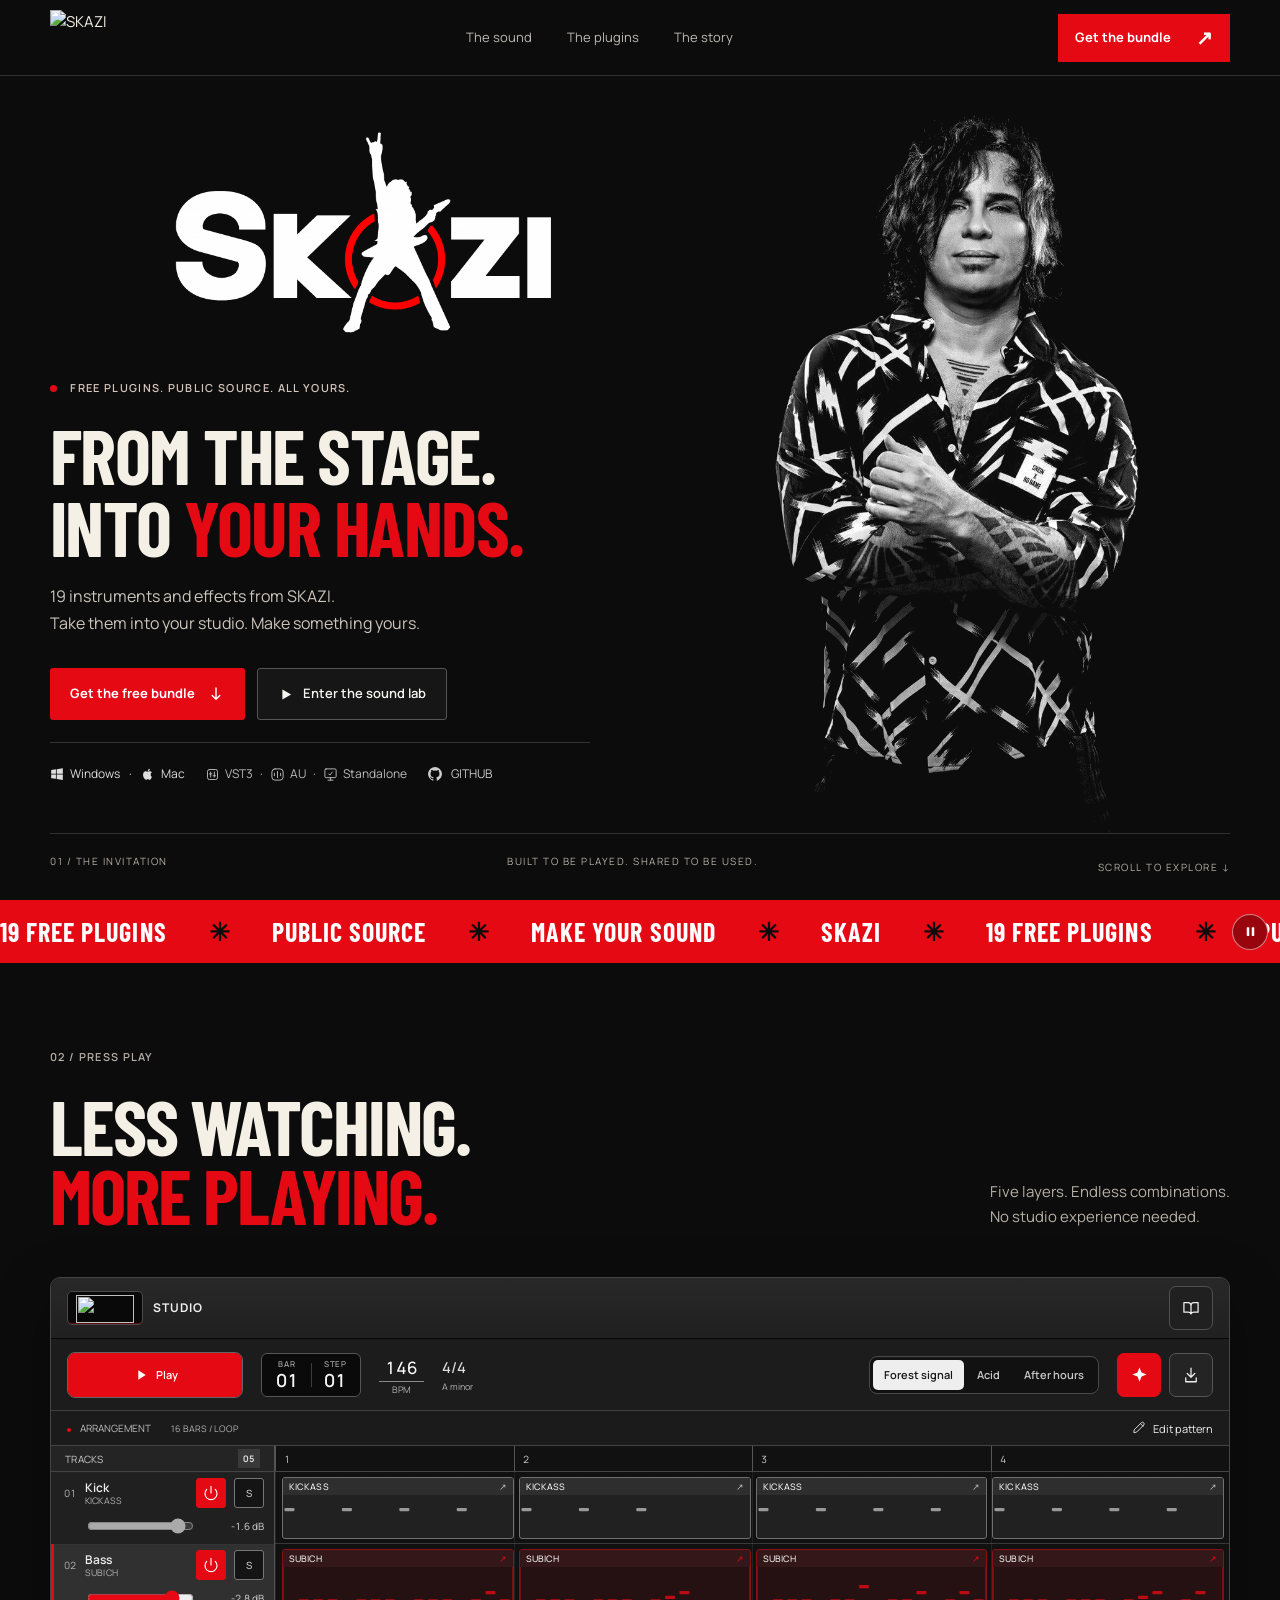
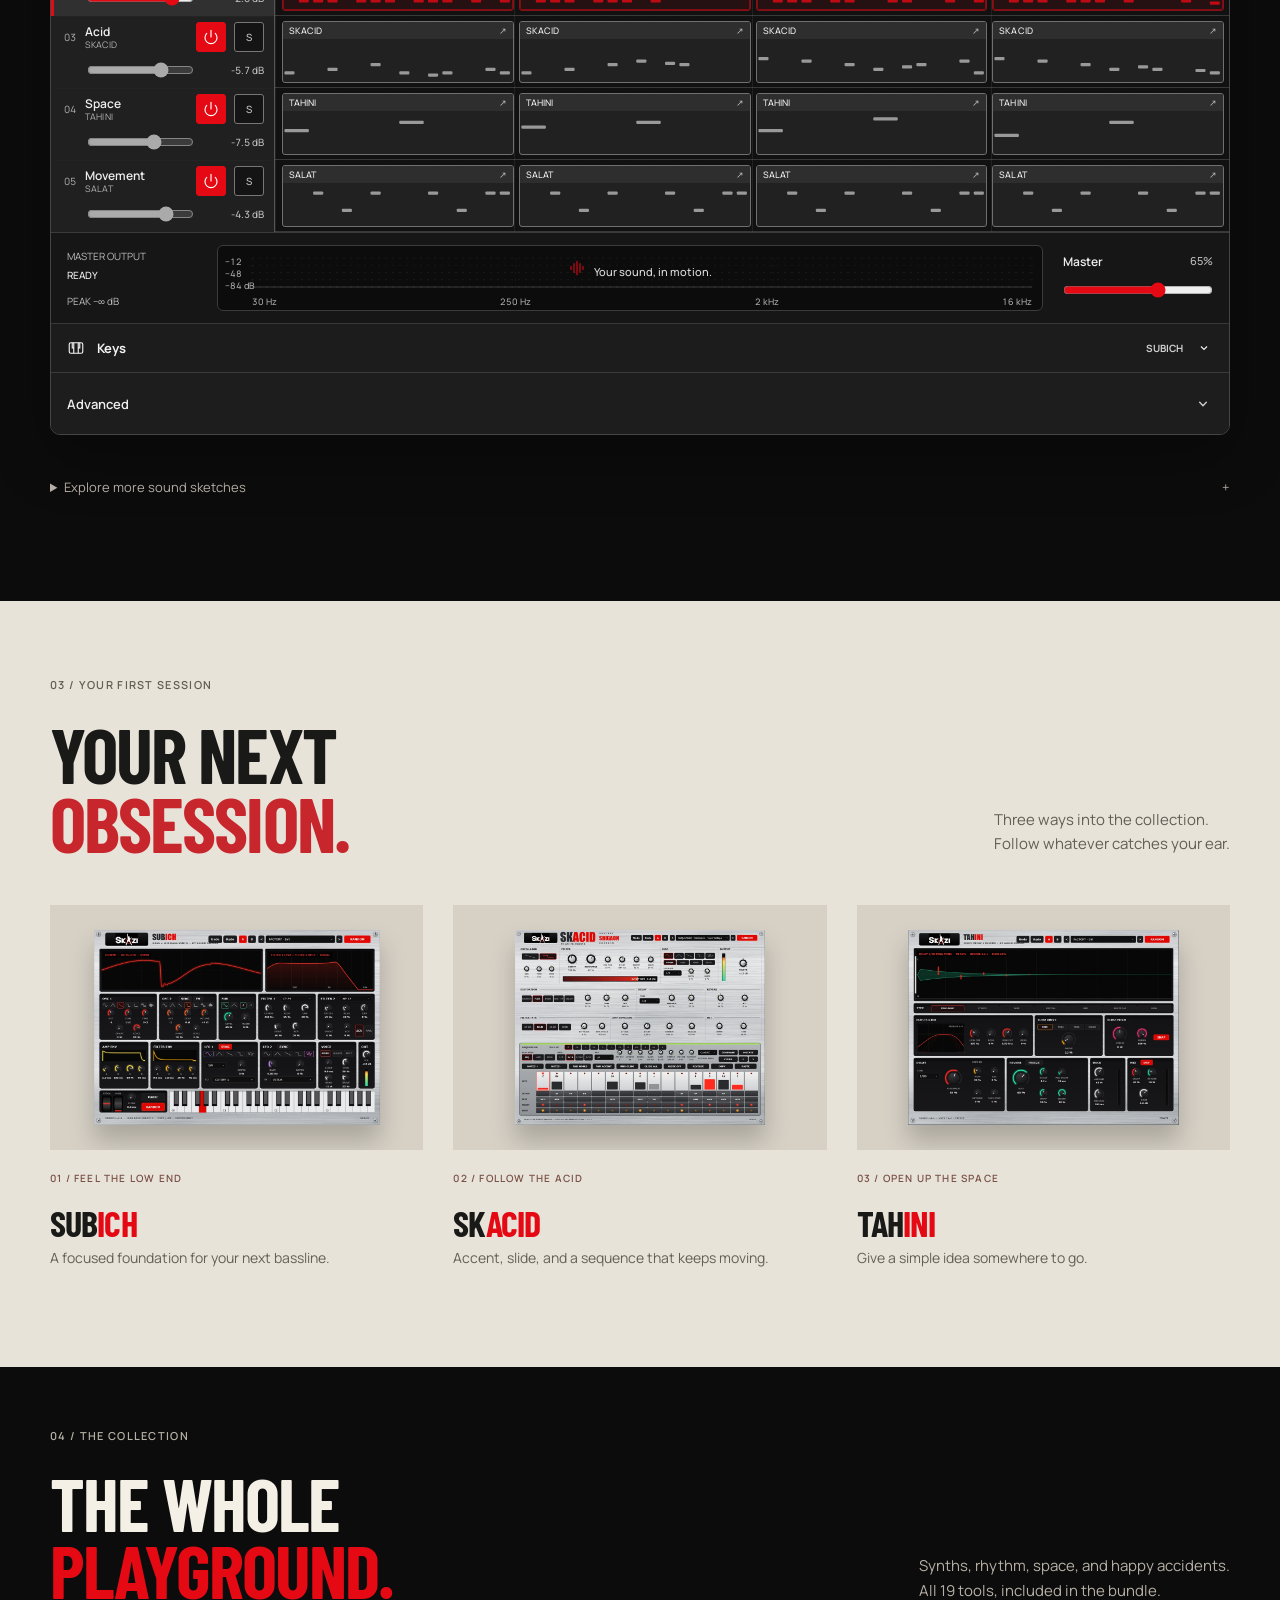
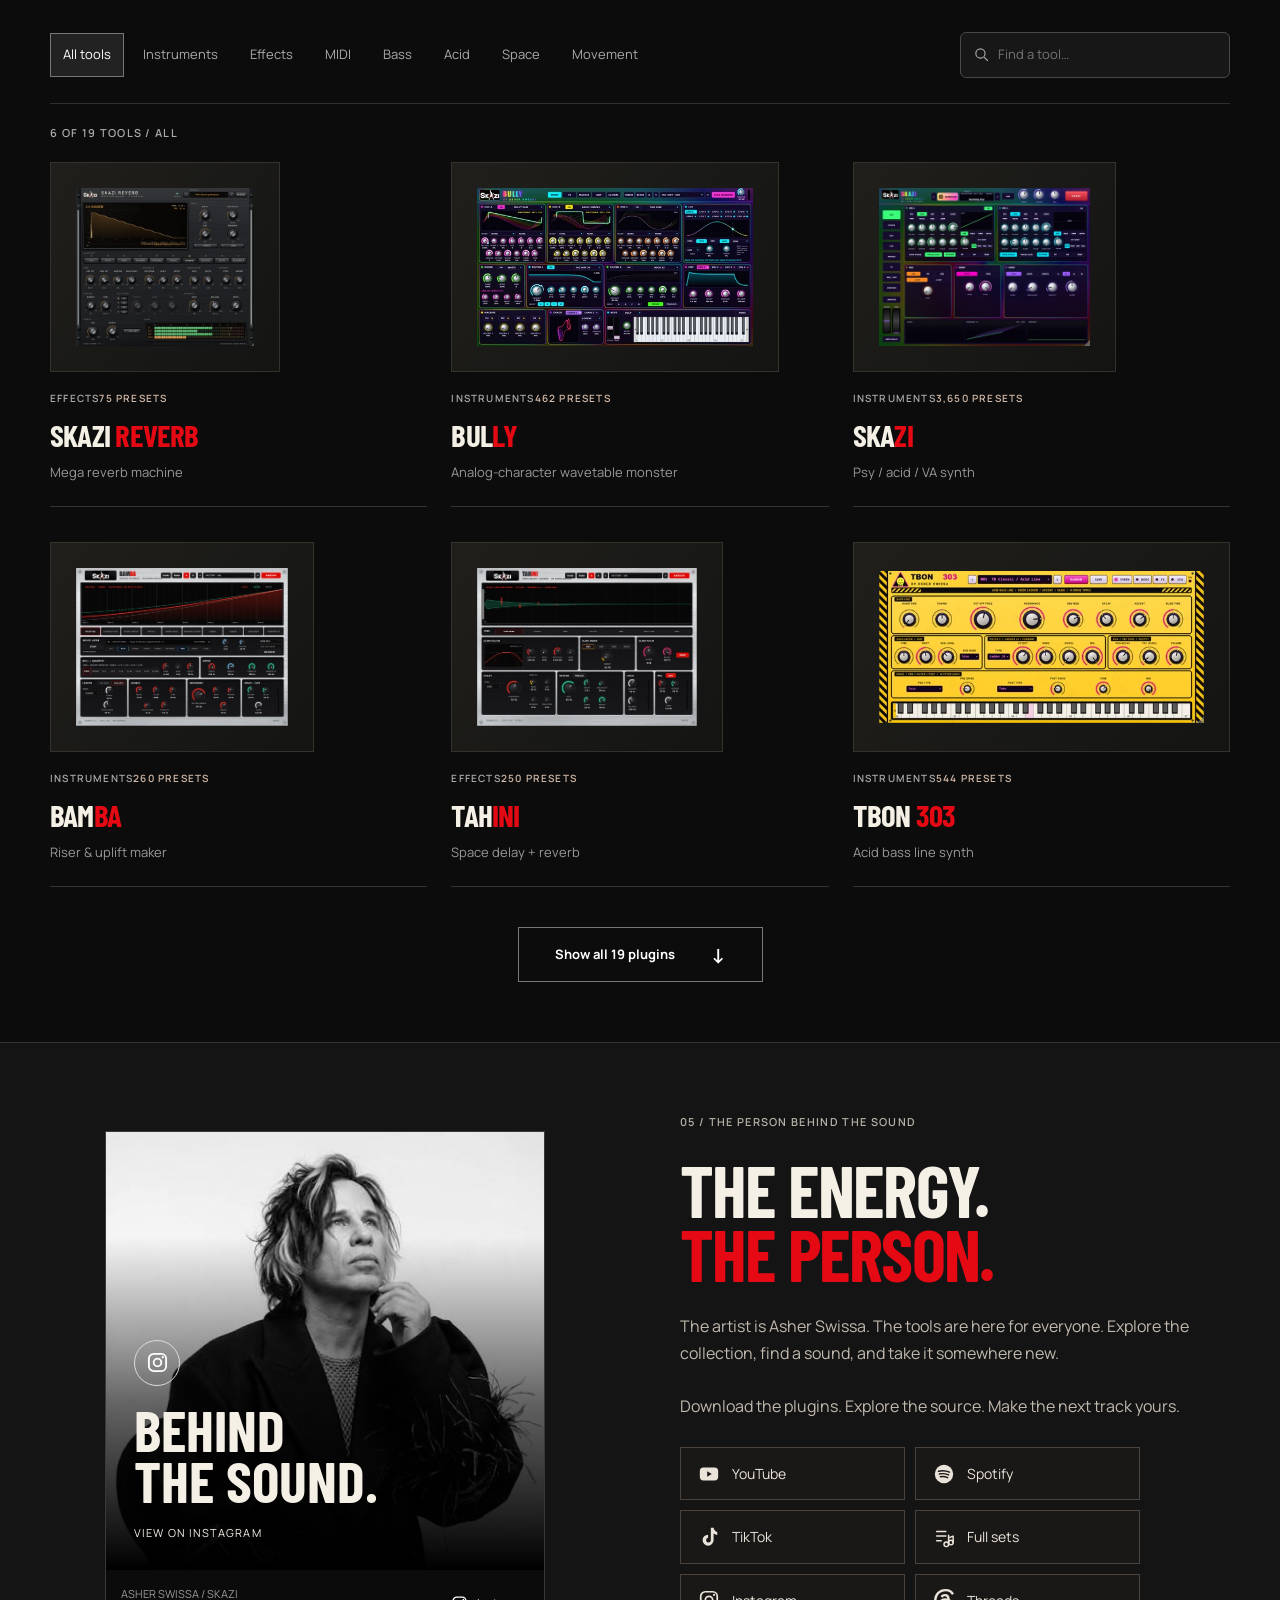
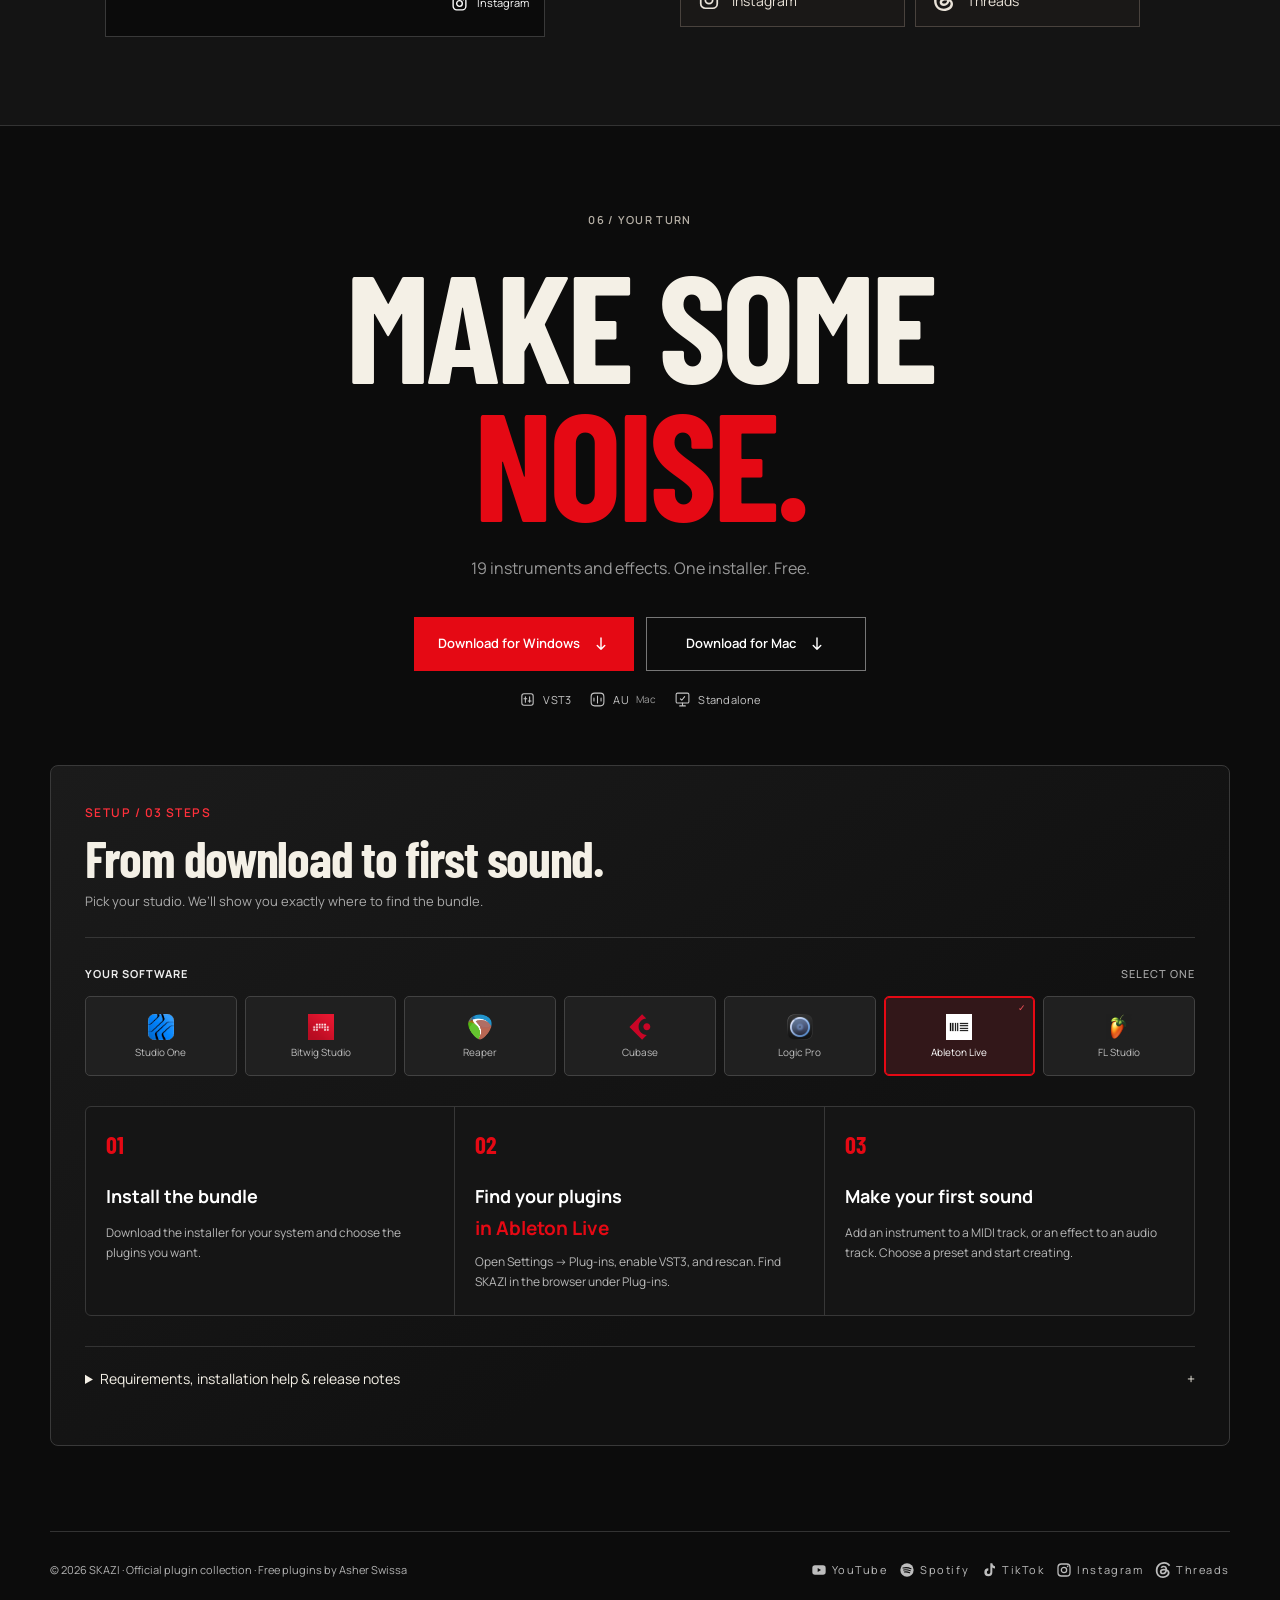
==== commit 1ec19279: "Finish SKAZI Studio with playable keys, channel controls and Forest Signal" ====
--- a/docs/demo/index.html
+++ b/docs/demo/index.html
@@ -1,11 +1,11 @@
 <!doctype html>
 <html lang="en"><head><meta charset="utf-8"><meta name="viewport" content="width=device-width,initial-scale=1"><title>SKAZI — From the stage. Into your hands.</title><meta name="description" content="Explore the SKAZI collection. Free synths and effects for your next track."><link rel="icon" href="../img/favicon.png"><script>
 (()=>{const html=document.documentElement;try{const intro=new URL(location.href).searchParams.get('intro');const deep=location.hash&&location.hash!=='#'&&location.hash!=='#top';if(intro==='0'||matchMedia('(prefers-reduced-motion: reduce)').matches||(intro!=='1'&&(deep||sessionStorage.getItem('skazi-demo-intro-30'))))return;}catch{}html.classList.add('intro-pending');window.skaziOpeningFailsafe=setTimeout(()=>{html.classList.remove('intro-pending');const overlay=document.getElementById('site-intro');if(overlay)overlay.hidden=true;document.querySelectorAll('body>header,body>main,body>footer,body>.skip').forEach(el=>el.inert=false);},4500);})();
-</script><link rel="stylesheet" href="demo.css?v=23"><link rel="stylesheet" href="direction.css?v=9"><link rel="stylesheet" href="motion.css?v=38"><link rel="stylesheet" href="refined.css?v=12"><link rel="stylesheet" href="workstation.css?v=19"><link rel="stylesheet" href="finish.css?v=31"><link rel="stylesheet" href="polish.css?v=27"><link rel="stylesheet" href="updates.css?v=28"><link rel="stylesheet" href="handoff.css?v=38"><script src="opening.js?v=30" defer></script><script src="native-voices.js?v=42" defer></script><script src="studio-engine.js?v=42" defer></script><script src="demo.js?v=42" defer></script><script src="motion.js?v=38" defer></script><script src="workstation.js?v=39" defer></script><script src="pattern-editor.js?v=39" defer></script><link rel="stylesheet" href="compact-studio.css?v=40"><link rel="stylesheet" href="studio-identity.css?v=41"></head>
+</script><link rel="stylesheet" href="demo.css?v=23"><link rel="stylesheet" href="direction.css?v=9"><link rel="stylesheet" href="motion.css?v=38"><link rel="stylesheet" href="refined.css?v=12"><link rel="stylesheet" href="workstation.css?v=19"><link rel="stylesheet" href="finish.css?v=31"><link rel="stylesheet" href="polish.css?v=27"><link rel="stylesheet" href="updates.css?v=28"><link rel="stylesheet" href="handoff.css?v=38"><script src="opening.js?v=30" defer></script><script src="native-voices.js?v=42" defer></script><script src="studio-engine.js?v=49" defer></script><script src="demo.js?v=48" defer></script><script src="motion.js?v=38" defer></script><script src="workstation.js?v=39" defer></script><script src="pattern-editor.js?v=39" defer></script><link rel="stylesheet" href="compact-studio.css?v=40"><link rel="stylesheet" href="studio-identity.css?v=45"><link rel="stylesheet" href="studio-keys.css?v=47"><script src="studio-keys.js?v=47" defer></script><link rel="stylesheet" href="studio-rack.css?v=45"><script src="studio-rack.js?v=44" defer></script></head>
 <body><div id="site-intro" tabindex="-1" role="dialog" aria-modal="true" aria-label="SKAZI introduction" hidden><div class="intro-mark"><img src="../img/skazi-hero-logo.png" alt="SKAZI" width="1024" height="532"></div><div class="intro-line" aria-hidden="true"></div><button type="button" class="intro-skip">SKIP INTRO</button></div><div class="reading-progress" aria-hidden="true"></div><a class="skip" href="#main">Skip to content</a>
 <header><a href="#" class="brand header-brand-hidden" aria-label="SKAZI, back to top" aria-hidden="true" tabindex="-1"><img src="../img/skazi-logo.png" alt="SKAZI"></a><button class="mobile-menu" id="mobile-menu" aria-expanded="false" aria-controls="main-navigation">Menu</button><nav id="main-navigation" aria-label="Main navigation"><a href="#sound">The sound</a><a href="#collection">The plugins</a><a href="#story">The story</a></nav><a class="button small header-cta-hidden" id="header-download" aria-hidden="true" tabindex="-1" href="#download">Get the bundle <span>↗</span></a></header>
 <main id="main" tabindex="-1"><section class="hero shell" aria-labelledby="hero-title"><div class="hero-wordmark"><img src="../img/skazi-hero-logo.png" alt="SKAZI"></div><div class="hero-art" data-color-portrait><img src="../img/skazi-artist-1280.webp" alt="Asher Swissa, SKAZI"><img src="../img/skazi-artist-1280.webp" class="hero-color-reveal" alt="" aria-hidden="true"><span class="art-caption">ASHER SWISSA — THE STUDIO IS OPEN</span></div><div class="hero-copy"><p class="eyebrow"><i></i> FREE PLUGINS. PUBLIC SOURCE. ALL YOURS.</p><h1 id="hero-title">FROM THE STAGE.<br>INTO <em>YOUR HANDS.</em></h1><p class="intro">19 instruments and effects from SKAZI.<br>Take them into your studio. Make something yours.</p><div class="actions"><a class="button" href="#download">Get the free bundle <svg class="download-icon" viewBox="0 0 24 24" aria-hidden="true"><path d="M12 4v15m-5-5 5 5 5-5"/></svg></a><a class="text-link" href="#sound"><svg viewBox="0 0 24 24" aria-hidden="true"><path d="m7 4 14 8-14 8z"/></svg>Enter the sound lab</a></div><div class="hero-facts"><span class="platform-support"><svg viewBox="0 0 24 24" aria-hidden="true"><path d="M2 5.2 10.2 4v7.4H2zm9.5-1.4L22 2v9.4H11.5zM2 12.9h8.2v7.4L2 19.1zm9.5 0H22v9.4l-10.5-1.8z"/></svg><span>Windows</span><span class="platform-and">·</span><svg viewBox="0 0 24 24" aria-hidden="true"><path d="M16.6 12.8c0-2.4 2-3.6 2.1-3.7-1.1-1.7-2.9-1.9-3.5-1.9-1.5-.2-2.9.8-3.7.8-.7 0-1.9-.8-3.2-.8-1.6 0-3.1 1-4 2.5-1.7 3-.5 7.3 1.2 9.7.8 1.1 1.7 2.4 2.9 2.4s1.6-.8 3.1-.8 1.8.8 3.1.8 2.1-1.1 2.8-2.3c.8-1.3 1.2-2.6 1.3-2.7-.1 0-2.1-.8-2.1-4zM14.2 5.9c.7-.8 1.1-1.8 1-2.9-.9 0-2 .6-2.7 1.4-.6.7-1.1 1.7-1 2.8 1 .1 2-.5 2.7-1.3z"/></svg><span>Mac</span></span><span class="format-support"><span><svg viewBox="0 0 24 24" aria-hidden="true"><rect x="4" y="4" width="16" height="16" rx="3"/><path d="M9 8v8m6-8v8M7 11h4m2 3h4"/></svg>VST3</span><span aria-hidden="true">·</span><span><svg viewBox="0 0 24 24" aria-hidden="true"><rect x="3" y="3" width="18" height="18" rx="5"/><path d="M7 10v4m5-7v10m5-7v4"/></svg>AU</span><span aria-hidden="true">·</span><span><svg viewBox="0 0 24 24" aria-hidden="true"><rect x="3" y="3" width="18" height="14" rx="2"/><path d="M8 21h8m-4-4v4m-3-10 2 2 4-5"/></svg>Standalone</span></span><a href="https://github.com/slazoasher/skazi-bundle" target="_blank" rel="noopener"><svg viewBox="0 0 24 24" aria-hidden="true"><path d="M12 1.5a10.5 10.5 0 0 0-3.32 20.46c.53.1.72-.23.72-.51v-1.79c-2.93.64-3.55-1.25-3.55-1.25-.48-1.21-1.17-1.53-1.17-1.53-.96-.66.07-.64.07-.64 1.06.08 1.62 1.09 1.62 1.09.94 1.61 2.46 1.14 3.06.87.09-.68.37-1.14.67-1.4-2.34-.27-4.8-1.17-4.8-5.19 0-1.15.41-2.09 1.08-2.82-.11-.27-.47-1.34.1-2.79 0 0 .88-.28 2.89 1.08a10.1 10.1 0 0 1 5.26 0c2.01-1.36 2.89-1.08 2.89-1.08.57 1.45.21 2.52.1 2.79.67.73 1.08 1.67 1.08 2.82 0 4.03-2.47 4.92-4.82 5.18.38.33.72.97.72 1.96v2.7c0 .28.19.61.73.51A10.5 10.5 0 0 0 12 1.5z"/></svg>GITHUB</a></div></div><div class="hero-foot"><span>01 / THE INVITATION</span><span>BUILT TO BE PLAYED. SHARED TO BE USED.</span><a href="#sound">SCROLL TO EXPLORE ↓</a></div></section><div class="ticker" aria-label="19 free plugins. Public source. Make your sound with SKAZI."><span>19 FREE PLUGINS</span>✳<span>PUBLIC SOURCE</span>✳<span>MAKE YOUR SOUND</span>✳<span>SKAZI</span>✳</div>
-<section class="shell section" id="sound"><div class="section-heading"><div><p class="eyebrow">02 / PRESS PLAY</p><h2>LESS WATCHING.<br><em>MORE PLAYING.</em></h2></div><p>Five layers. Endless combinations.<br>No studio experience needed.</p></div><div class="lab studio-workstation" id="lab"><div class="studio-rotate-hint" id="studio-rotate-hint" hidden><span>More room to edit: turn your phone sideways.</span><button type="button" aria-label="Dismiss rotation tip">×</button></div><div class="studio-title"><span class="studio-identity" aria-label="SKAZI Studio"><span class="studio-brand-mark" aria-hidden="true"><img src="../img/skazi-logo.png" width="470" height="253" alt=""></span><span class="studio-product-name">STUDIO<small>SOUND WORKSPACE</small></span></span><span class="project-name"><span id="session-title">First light / A minor</span></span><span class="studio-demo">INTERACTIVE SOUND SKETCH</span><button id="studio-help-toggle" aria-label="How to use the studio" aria-expanded="false" aria-controls="studio-help" title="How to use the studio">?</button></div><div id="studio-help" hidden><b>Your first session</b><span>1. Press Play.</span><span>2. Use the power icons to enable tracks, or S to solo one.</span><span>3. Set levels in each track. Open Advanced for Pattern, Mixer and Sound. Click a clip to edit it. Presets and builds enter on the next bar. Save exports your mix as WAV.</span><span>Kick, Bass and Acid use recordings from the original plugins. Space, percussion, slides and mix effects use browser processing. This is a sample-based sketch, with website-created patches.</span></div><div class="studio-transport"><div class="transport-actions" role="group" aria-label="Playback" data-transport-state="ready"><button id="transport" class="button audio-control" aria-label="Play" aria-pressed="false"><svg viewBox="0 0 24 24" aria-hidden="true"><path d="m8 5 11 7-11 7z"/></svg><span class="control-label">Play</span></button><button id="reset-session" class="transport-reset audio-control" aria-label="Stop and rewind" title="Stop and rewind" aria-hidden="true" tabindex="-1" inert disabled hidden><svg viewBox="0 0 24 24" aria-hidden="true"><rect x="6" y="6" width="12" height="12" rx="2"/></svg><span class="control-label">Stop</span></button></div><div class="studio-time" role="group" aria-label="Loop position: bar and step"><div class="position-values"><span class="position-unit"><small>BAR</small><b id="daw-bar">01</b></span><span class="position-divider" aria-hidden="true"></span><span class="position-unit"><small>STEP</small><b id="daw-step">01</b></span></div><span id="daw-position" class="sr" aria-hidden="true">01 : 01</span></div><label class="tempo-control"><input id="studio-tempo" type="number" min="80" max="170" value="142" aria-label="Tempo in beats per minute"><span>BPM</span></label><div class="studio-meter"><b>4/4</b><span id="session-key">A minor</span></div><div class="studio-presets" role="group" aria-label="Session preset"><button data-session="roll" aria-pressed="true"><b>Psy roll</b></button><button data-session="acid" aria-pressed="false"><b>Acid</b></button><button data-session="minimal" aria-pressed="false"><b>After hours</b></button></div><div class="studio-session-actions" role="group" aria-label="Session actions"><button id="build-drop" aria-label="Build the drop" title="Build the drop" class="button outline"><svg viewBox="0 0 24 24" aria-hidden="true"><path d="m12 3 2.6 6.4L21 12l-6.4 2.6L12 21l-2.6-6.4L3 12l6.4-2.6z"/></svg></button><button id="export-loop" type="button" aria-label="Save loop as WAV" title="Save four bars as stereo WAV"><svg viewBox="0 0 24 24" aria-hidden="true"><path d="M12 3v12m-5-5 5 5 5-5M5 16v5h14v-5"/></svg></button></div></div><div class="arranger-caption"><span><i></i> ARRANGEMENT</span><span>4 BARS / LOOP</span><button id="edit-pattern" aria-controls="studio-advanced"><svg viewBox="0 0 24 24" aria-hidden="true"><path d="m15 5 4 4M4 20l4-1L20 7a2.8 2.8 0 0 0-4-4L4 15z"/></svg><span>Edit pattern</span></button></div><div class="arranger-scroll" tabindex="0" role="region" aria-label="Four-bar arrangement. Scroll horizontally to explore the timeline."><div class="daw-arrangement"><div class="arranger-ruler"><span>TRACKS <b>05</b></span><div><span>1</span><span>2</span><span>3</span><span>4</span></div></div><div class="rack-playhead" aria-hidden="true"></div><div class="arranger-track" data-track="kick" style="--track-color:var(--kick)"><div class="arranger-track-head"><button class="select-track" data-select-track="kick" aria-pressed="false" aria-label="Select Kick track"><span>01</span><div><b>Kick</b><small>KICKASS</small></div></button><div class="track-tools"><button data-layer="kick" aria-pressed="true" aria-label="Enable Kick" title="Enable / mute Kick"><svg viewBox="0 0 24 24" aria-hidden="true"><path d="M18.36 6.64a9 9 0 1 1-12.73 0M12 2v10"/></svg></button><button data-solo="kick" aria-pressed="false" aria-label="Solo Kick" title="Solo Kick">S</button></div><label class="track-level"><span class="sr">Kick level</span><input type="range" min="0" max="100" value="80" data-track-level="kick" aria-label="Kick track level"><output data-track-level-output="kick">−3.9 dB</output></label></div><div class="arranger-clips" role="group" data-clips="kick" aria-label="Kick clips"></div></div><div class="arranger-track" data-track="bass" style="--track-color:var(--bass)"><div class="arranger-track-head"><button class="select-track" data-select-track="bass" aria-pressed="true" aria-label="Select Bass track"><span>02</span><div><b>Bass</b><small>SUBICH</small></div></button><div class="track-tools"><button data-layer="bass" aria-pressed="true" aria-label="Enable Bass" title="Enable / mute Bass"><svg viewBox="0 0 24 24" aria-hidden="true"><path d="M18.36 6.64a9 9 0 1 1-12.73 0M12 2v10"/></svg></button><button data-solo="bass" aria-pressed="false" aria-label="Solo Bass" title="Solo Bass">S</button></div><label class="track-level"><span class="sr">Bass level</span><input type="range" min="0" max="100" value="80" data-track-level="bass" aria-label="Bass track level"><output data-track-level-output="bass">−3.9 dB</output></label></div><div class="arranger-clips" role="group" data-clips="bass" aria-label="Bass clips"></div></div><div class="arranger-track" data-track="acid" style="--track-color:var(--acid)"><div class="arranger-track-head"><button class="select-track" data-select-track="acid" aria-pressed="false" aria-label="Select Acid track"><span>03</span><div><b>Acid</b><small>SKACID</small></div></button><div class="track-tools"><button data-layer="acid" aria-pressed="false" aria-label="Enable Acid" title="Enable / mute Acid"><svg viewBox="0 0 24 24" aria-hidden="true"><path d="M18.36 6.64a9 9 0 1 1-12.73 0M12 2v10"/></svg></button><button data-solo="acid" aria-pressed="false" aria-label="Solo Acid" title="Solo Acid">S</button></div><label class="track-level"><span class="sr">Acid level</span><input type="range" min="0" max="100" value="80" data-track-level="acid" aria-label="Acid track level"><output data-track-level-output="acid">−3.9 dB</output></label></div><div class="arranger-clips" role="group" data-clips="acid" aria-label="Acid clips"></div></div><div class="arranger-track" data-track="space" style="--track-color:var(--space)"><div class="arranger-track-head"><button class="select-track" data-select-track="space" aria-pressed="false" aria-label="Select Space track"><span>04</span><div><b>Space</b><small>TAHINI</small></div></button><div class="track-tools"><button data-layer="space" aria-pressed="false" aria-label="Enable Space" title="Enable / mute Space"><svg viewBox="0 0 24 24" aria-hidden="true"><path d="M18.36 6.64a9 9 0 1 1-12.73 0M12 2v10"/></svg></button><button data-solo="space" aria-pressed="false" aria-label="Solo Space" title="Solo Space">S</button></div><label class="track-level"><span class="sr">Space level</span><input type="range" min="0" max="100" value="80" data-track-level="space" aria-label="Space track level"><output data-track-level-output="space">−3.9 dB</output></label></div><div class="arranger-clips" role="group" data-clips="space" aria-label="Space clips"></div></div><div class="arranger-track" data-track="fx" style="--track-color:var(--fx)"><div class="arranger-track-head"><button class="select-track" data-select-track="fx" aria-pressed="false" aria-label="Select Movement track"><span>05</span><div><b>Movement</b><small>SALAT</small></div></button><div class="track-tools"><button data-layer="fx" aria-pressed="false" aria-label="Enable Movement" title="Enable / mute Movement"><svg viewBox="0 0 24 24" aria-hidden="true"><path d="M18.36 6.64a9 9 0 1 1-12.73 0M12 2v10"/></svg></button><button data-solo="fx" aria-pressed="false" aria-label="Solo Movement" title="Solo Movement">S</button></div><label class="track-level"><span class="sr">Movement level</span><input type="range" min="0" max="100" value="80" data-track-level="fx" aria-label="Movement track level"><output data-track-level-output="fx">−3.9 dB</output></label></div><div class="arranger-clips" role="group" data-clips="fx" aria-label="Movement clips"></div></div><div class="sequencer" aria-hidden="true"></div></div></div><div class="studio-master studio-master-compact"><div class="master-caption"><span>MASTER OUTPUT</span><strong id="session-state">READY</strong></div><div class="sound-stage"><canvas id="sound-canvas" role="img" aria-label="Live frequency spectrum with peak hold, from 30 Hz to 16 kHz and minus 84 to minus 12 decibels."></canvas><div class="spectrum-axis-y" aria-hidden="true"><span>−12</span><span>−48</span><span>−84 dB</span></div><div class="spectrum-axis-x" aria-hidden="true"><span>30 Hz</span><span>250 Hz</span><span>2 kHz</span><span>16 kHz</span></div><div class="spectrum-idle" aria-hidden="true"><span class="spectrum-idle-icon"><svg viewBox="0 0 24 24"><path d="M4 10v4m4-8v12m4-15v18m4-15v12m4-8v4"/></svg></span><b>Your sound, in motion.</b><span>Press Play to see the live spectrum</span></div></div><div class="master-readout"><span id="master-peak">PEAK −∞ dB</span><span id="engine-rate">WEB AUDIO</span></div><div class="master-volume"><label><span>Master</span><input type="range" min="0" max="100" value="65" data-shape="master" aria-label="Master"><output>65%</output></label></div><span id="session-layers" class="sr">KICK + BASS</span></div><button class="studio-advanced-toggle" id="studio-advanced-toggle" type="button" aria-expanded="false" aria-controls="studio-advanced"><span class="advanced-title">Advanced <span id="studio-edited" hidden>Edited</span><small>Edit notes. Refine your mix.</small></span><span class="advanced-action"><span id="advanced-action-label">Open workspace</span><svg viewBox="0 0 24 24" aria-hidden="true"><path d="m8 10 4 4 4-4"/></svg></span></button><div id="studio-advanced" hidden><div class="studio-dock-tabs" role="tablist" aria-label="Studio panels"><button role="tab" data-studio-panel="pattern" id="tab-pattern" aria-controls="panel-pattern" aria-selected="true"><svg viewBox="0 0 24 24" aria-hidden="true"><rect x="3" y="4" width="18" height="16" rx="2"/><path d="M9 4v16m6-16v16M3 10h18m-18 5h18"/></svg><span>Pattern</span></button><button role="tab" data-studio-panel="mixer" id="tab-mixer" aria-controls="panel-mixer" aria-selected="false"><svg viewBox="0 0 24 24" aria-hidden="true"><path d="M6 3v18m6-18v18m6-18v18M3 8h6m0 8h6m0-10h6"/></svg><span>Mixer</span></button><button role="tab" data-studio-panel="sound" id="tab-sound" aria-controls="panel-sound" aria-selected="false"><svg viewBox="0 0 24 24" aria-hidden="true"><rect x="3" y="4" width="18" height="16" rx="3"/><circle cx="12" cy="12" r="4"/><path d="m12 12 2-2"/></svg><span>Sound</span></button><span id="selected-track-label">02 / SUBICH</span></div><div class="studio-dock"><div id="panel-mixer" class="studio-panel" hidden role="tabpanel" aria-labelledby="tab-mixer"><div class="studio-channels" role="group" aria-label="Channel mixer"><label class="studio-channel" style="--track-color:var(--kick)"><span>01</span><b>Kick</b><small>KICKASS</small><div class="studio-fader"><div class="fader-scale" aria-hidden="true"><span>0</span><span>−12</span><span>−24</span><span>−∞</span></div><input type="range" min="0" max="100" value="80" data-level="kick" aria-label="Kick volume"><div class="channel-meter" data-meter="kick" aria-hidden="true"></div></div><output data-level-output="kick">−3.9 dB</output></label><label class="studio-channel" style="--track-color:var(--bass)"><span>02</span><b>Bass</b><small>SUBICH</small><div class="studio-fader"><div class="fader-scale" aria-hidden="true"><span>0</span><span>−12</span><span>−24</span><span>−∞</span></div><input type="range" min="0" max="100" value="80" data-level="bass" aria-label="Bass volume"><div class="channel-meter" data-meter="bass" aria-hidden="true"></div></div><output data-level-output="bass">−3.9 dB</output></label><label class="studio-channel" style="--track-color:var(--acid)"><span>03</span><b>Acid</b><small>SKACID</small><div class="studio-fader"><div class="fader-scale" aria-hidden="true"><span>0</span><span>−12</span><span>−24</span><span>−∞</span></div><input type="range" min="0" max="100" value="80" data-level="acid" aria-label="Acid volume"><div class="channel-meter" data-meter="acid" aria-hidden="true"></div></div><output data-level-output="acid">−3.9 dB</output></label><label class="studio-channel" style="--track-color:var(--space)"><span>04</span><b>Space</b><small>TAHINI</small><div class="studio-fader"><div class="fader-scale" aria-hidden="true"><span>0</span><span>−12</span><span>−24</span><span>−∞</span></div><input type="range" min="0" max="100" value="80" data-level="space" aria-label="Space volume"><div class="channel-meter" data-meter="space" aria-hidden="true"></div></div><output data-level-output="space">−3.9 dB</output></label><label class="studio-channel" style="--track-color:var(--fx)"><span>05</span><b>Movement</b><small>SALAT</small><div class="studio-fader"><div class="fader-scale" aria-hidden="true"><span>0</span><span>−12</span><span>−24</span><span>−∞</span></div><input type="range" min="0" max="100" value="80" data-level="fx" aria-label="Movement volume"><div class="channel-meter" data-meter="fx" aria-hidden="true"></div></div><output data-level-output="fx">−3.9 dB</output></label></div></div><div id="panel-pattern" class="studio-panel" role="tabpanel" aria-labelledby="tab-pattern" hidden><div class="pattern-channel" data-editor="kick" hidden style="--track-color:var(--kick)"><div class="pattern-key"><b>Kick</b><span>KICKASS / 16 STEPS</span><small>Click to add or select a note. Shape it below.</small></div><div class="pattern-beats" aria-hidden="true"><span>1</span><span>2</span><span>3</span><span>4</span></div><div class="track-pattern" data-pattern="kick" role="group" aria-label="Kick pattern"></div></div><div class="pattern-channel" data-editor="bass"  style="--track-color:var(--bass)"><div class="pattern-key"><b>Bass</b><span>SUBICH / 16 STEPS</span><small>Click to add or select a note. Shape it below.</small></div><div class="pattern-beats" aria-hidden="true"><span>1</span><span>2</span><span>3</span><span>4</span></div><div class="track-pattern" data-pattern="bass" role="group" aria-label="Bass pattern"></div></div><div class="pattern-channel" data-editor="acid" hidden style="--track-color:var(--acid)"><div class="pattern-key"><b>Acid</b><span>SKACID / 16 STEPS</span><small>Click to add or select a note. Shape it below.</small></div><div class="pattern-beats" aria-hidden="true"><span>1</span><span>2</span><span>3</span><span>4</span></div><div class="track-pattern" data-pattern="acid" role="group" aria-label="Acid pattern"></div></div><div class="pattern-channel" data-editor="space" hidden style="--track-color:var(--space)"><div class="pattern-key"><b>Space</b><span>TAHINI / 16 STEPS</span><small>Click to add or select a note. Shape it below.</small></div><div class="pattern-beats" aria-hidden="true"><span>1</span><span>2</span><span>3</span><span>4</span></div><div class="track-pattern" data-pattern="space" role="group" aria-label="Space pattern"></div></div><div class="pattern-channel" data-editor="fx" hidden style="--track-color:var(--fx)"><div class="pattern-key"><b>Movement</b><span>SALAT / 16 STEPS</span><small>Click to add or select a note. Shape it below.</small></div><div class="pattern-beats" aria-hidden="true"><span>1</span><span>2</span><span>3</span><span>4</span></div><div class="track-pattern" data-pattern="fx" role="group" aria-label="Movement pattern"></div></div></div><div id="panel-sound" class="studio-panel" role="tabpanel" aria-labelledby="tab-sound" hidden><div class="studio-shaping" role="group" aria-label="Shape your sound"><label><span>Drive</span><input type="range" min="0" max="100" value="28" data-shape="drive" aria-label="Drive"><output>28%</output></label><label><span>Acid tone</span><input type="range" min="0" max="100" value="54" data-shape="tone" aria-label="Acid tone"><output>54%</output></label><label><span>Space</span><input type="range" min="0" max="100" value="32" data-shape="space" aria-label="Space"><output>32%</output></label></div><div class="device-channel" data-device="kick" hidden><div class="device-image"><img src="../img/kickass-480.webp" alt="KICKASS interface"><button class="device-open" data-plugin="Kickass" aria-label="Open Kickass plugin details" aria-haspopup="dialog" aria-controls="plugin-dialog"><svg viewBox="0 0 24 24" aria-hidden="true"><path d="M9 4H4v5M15 4h5v5M9 20H4v-5M15 20h5v-5"/></svg></button></div><div><span class="studio-label">PLUGIN COLLECTION</span><h3>KICKASS</h3><p>Explore the instrument or effect behind this track.</p></div></div><div class="device-channel" data-device="bass" ><div class="device-image"><img src="../img/subich-480.webp" alt="SUBICH interface"><button class="device-open" data-plugin="Subich" aria-label="Open Subich plugin details" aria-haspopup="dialog" aria-controls="plugin-dialog"><svg viewBox="0 0 24 24" aria-hidden="true"><path d="M9 4H4v5M15 4h5v5M9 20H4v-5M15 20h5v-5"/></svg></button></div><div><span class="studio-label">PLUGIN COLLECTION</span><h3>SUBICH</h3><p>Explore the instrument or effect behind this track.</p></div></div><div class="device-channel" data-device="acid" hidden><div class="device-image"><img src="../img/skacid-480.webp" alt="SKACID interface"><button class="device-open" data-plugin="Skacid" aria-label="Open Skacid plugin details" aria-haspopup="dialog" aria-controls="plugin-dialog"><svg viewBox="0 0 24 24" aria-hidden="true"><path d="M9 4H4v5M15 4h5v5M9 20H4v-5M15 20h5v-5"/></svg></button></div><div><span class="studio-label">PLUGIN COLLECTION</span><h3>SKACID</h3><p>Explore the instrument or effect behind this track.</p></div></div><div class="device-channel" data-device="space" hidden><div class="device-image"><img src="../img/tahini-480.webp" alt="TAHINI interface"><button class="device-open" data-plugin="Tahini" aria-label="Open Tahini plugin details" aria-haspopup="dialog" aria-controls="plugin-dialog"><svg viewBox="0 0 24 24" aria-hidden="true"><path d="M9 4H4v5M15 4h5v5M9 20H4v-5M15 20h5v-5"/></svg></button></div><div><span class="studio-label">PLUGIN COLLECTION</span><h3>TAHINI</h3><p>Explore the instrument or effect behind this track.</p></div></div><div class="device-channel" data-device="fx" hidden><div class="device-image"><img src="../img/salat-480.webp" alt="SALAT interface"><button class="device-open" data-plugin="Salat" aria-label="Open Salat plugin details" aria-haspopup="dialog" aria-controls="plugin-dialog"><svg viewBox="0 0 24 24" aria-hidden="true"><path d="M9 4H4v5M15 4h5v5M9 20H4v-5M15 20h5v-5"/></svg></button></div><div><span class="studio-label">PLUGIN COLLECTION</span><h3>SALAT</h3><p>Explore the instrument or effect behind this track.</p></div></div></div></div><div class="advanced-bottom"><span>Edits stay in your session when you close this workspace.</span><button id="studio-advanced-close" type="button">Close advanced <svg viewBox="0 0 24 24" aria-hidden="true"><path d="m8 14 4-4 4 4"/></svg></button></div></div><div class="studio-status"><span><i></i><b id="engine-state">ENGINE STANDBY</b></span><span id="drop-status" aria-live="polite">Press Play to start. Select a clip to edit its track.</span><span>Native kick · bass · acid</span></div></div><details class="sound-extras"><summary>Explore more sound sketches <span>+</span></summary><div class="listen-grid"><button class="listen" data-audio="sub" aria-pressed="false"><span class="micro">01 / LOW END</span><strong>Under<br>your skin.</strong><div class="wave" aria-hidden="true"></div><span class="listen-bottom">Rolling bass <b>▶</b></span></button><button class="listen acid" data-audio="acid" aria-pressed="false"><span class="micro">02 / ACID</span><strong>A little<br>unstable.</strong><div class="wave" aria-hidden="true"></div><span class="listen-bottom">Acid sequence <b>▶</b></span></button><button class="listen psy" data-audio="psy" aria-pressed="false"><span class="micro">03 / ENERGY</span><strong>Find your<br>dancefloor.</strong><div class="wave" aria-hidden="true"></div><span class="listen-bottom">Full groove <b>▶</b></span></button></div><p class="note">Concept audio for this website demo. These examples are synthesized previews, not recordings of the plugins.</p><p class="sr" id="audio-status" aria-live="polite"></p>
+<section class="shell section" id="sound"><div class="section-heading"><div><p class="eyebrow">02 / PRESS PLAY</p><h2>LESS WATCHING.<br><em>MORE PLAYING.</em></h2></div><p>Five layers. Endless combinations.<br>No studio experience needed.</p></div><div class="lab studio-workstation" id="lab"><div class="studio-rotate-hint" id="studio-rotate-hint" hidden><span>More room to edit: turn your phone sideways.</span><button type="button" aria-label="Dismiss rotation tip">×</button></div><div class="studio-title"><span class="studio-identity" aria-label="SKAZI Studio"><span class="studio-brand-mark" aria-hidden="true"><img src="../img/skazi-logo.png" width="470" height="253" alt=""></span><span class="studio-product-name">STUDIO</span></span><button id="studio-help-toggle" aria-label="How to use the studio" aria-expanded="false" aria-controls="studio-help" title="How to use the studio"><svg viewBox="0 0 24 24" aria-hidden="true"><path d="M3.5 5.5h5a3.5 3.5 0 0 1 3.5 3.5v10a4 4 0 0 0-3.5-2h-5zM20.5 5.5h-5A3.5 3.5 0 0 0 12 9v10a4 4 0 0 1 3.5-2h5z"/></svg></button></div><div id="studio-help" hidden><b>Your first session</b><span>1. Press Play.</span><span>2. Use the power icons to enable tracks, or S to solo one.</span><span>3. Set levels in each track. Open Advanced for Pattern, Mixer and Sound. Click a clip to edit it. Presets and builds enter on the next bar. Save exports your mix as WAV.</span><span>Kick, Bass and Acid use recordings from the original plugins. Space, percussion, slides and mix effects use browser processing. This is a sample-based sketch, with website-created patches.</span></div><div class="studio-transport"><div class="transport-actions" role="group" aria-label="Playback" data-transport-state="ready"><button id="transport" class="button audio-control" aria-label="Play" aria-pressed="false"><svg viewBox="0 0 24 24" aria-hidden="true"><path d="m8 5 11 7-11 7z"/></svg><span class="control-label">Play</span></button><button id="reset-session" class="transport-reset audio-control" aria-label="Stop and rewind" title="Stop and rewind" aria-hidden="true" tabindex="-1" inert disabled hidden><svg viewBox="0 0 24 24" aria-hidden="true"><rect x="6" y="6" width="12" height="12" rx="2"/></svg><span class="control-label">Stop</span></button></div><div class="studio-time" role="group" aria-label="Loop position: bar and step"><div class="position-values"><span class="position-unit"><small>BAR</small><b id="daw-bar">01</b></span><span class="position-divider" aria-hidden="true"></span><span class="position-unit"><small>STEP</small><b id="daw-step">01</b></span></div><span id="daw-position" class="sr" aria-hidden="true">01 : 01</span></div><label class="tempo-control"><input id="studio-tempo" type="number" min="80" max="170" value="146" aria-label="Tempo in beats per minute"><span>BPM</span></label><div class="studio-meter"><b>4/4</b><span id="session-key">A minor</span></div><div class="studio-presets" role="group" aria-label="Session preset"><button data-session="roll" aria-pressed="true"><b>Forest signal</b></button><button data-session="acid" aria-pressed="false"><b>Acid</b></button><button data-session="minimal" aria-pressed="false"><b>After hours</b></button></div><div class="studio-session-actions" role="group" aria-label="Session actions"><button id="build-drop" aria-label="Build the drop" title="Build the drop" class="button outline"><svg viewBox="0 0 24 24" aria-hidden="true"><path d="m12 3 2.6 6.4L21 12l-6.4 2.6L12 21l-2.6-6.4L3 12l6.4-2.6z"/></svg></button><button id="export-loop" type="button" aria-label="Save loop as WAV" title="Save 16 bars as stereo WAV"><svg viewBox="0 0 24 24" aria-hidden="true"><path d="M12 3v12m-5-5 5 5 5-5M5 16v5h14v-5"/></svg></button></div></div><div class="arranger-caption"><span><i></i> ARRANGEMENT</span><span id="arrangement-length" title="The four visible clips show the opening phrase">16 BARS / LOOP</span><button id="edit-pattern" aria-controls="studio-advanced"><svg viewBox="0 0 24 24" aria-hidden="true"><path d="m15 5 4 4M4 20l4-1L20 7a2.8 2.8 0 0 0-4-4L4 15z"/></svg><span>Edit pattern</span></button></div><div class="arranger-scroll" tabindex="0" role="region" aria-label="Four-bar phrase editor. Scroll horizontally to explore the clips."><div class="daw-arrangement"><div class="arranger-ruler"><span>TRACKS <b>05</b></span><div><span>1</span><span>2</span><span>3</span><span>4</span></div></div><div class="rack-playhead" aria-hidden="true"></div><div class="arranger-track" data-track="kick" style="--track-color:var(--kick)"><div class="arranger-track-head"><button class="select-track" data-select-track="kick" aria-pressed="false" aria-label="Select Kick track"><span>01</span><div><b>Kick</b><small>KICKASS</small></div></button><div class="track-tools"><button data-layer="kick" aria-pressed="true" aria-label="Enable Kick" title="Enable / mute Kick"><svg viewBox="0 0 24 24" aria-hidden="true"><path d="M18.36 6.64a9 9 0 1 1-12.73 0M12 2v10"/></svg></button><button data-solo="kick" aria-pressed="false" aria-label="Solo Kick" title="Solo Kick">S</button></div><label class="track-level"><span class="sr">Kick level</span><input type="range" min="0" max="100" value="80" data-track-level="kick" aria-label="Kick track level"><output data-track-level-output="kick">−3.9 dB</output></label></div><div class="arranger-clips" role="group" data-clips="kick" aria-label="Kick clips"></div></div><div class="arranger-track" data-track="bass" style="--track-color:var(--bass)"><div class="arranger-track-head"><button class="select-track" data-select-track="bass" aria-pressed="true" aria-label="Select Bass track"><span>02</span><div><b>Bass</b><small>SUBICH</small></div></button><div class="track-tools"><button data-layer="bass" aria-pressed="true" aria-label="Enable Bass" title="Enable / mute Bass"><svg viewBox="0 0 24 24" aria-hidden="true"><path d="M18.36 6.64a9 9 0 1 1-12.73 0M12 2v10"/></svg></button><button data-solo="bass" aria-pressed="false" aria-label="Solo Bass" title="Solo Bass">S</button></div><label class="track-level"><span class="sr">Bass level</span><input type="range" min="0" max="100" value="80" data-track-level="bass" aria-label="Bass track level"><output data-track-level-output="bass">−3.9 dB</output></label></div><div class="arranger-clips" role="group" data-clips="bass" aria-label="Bass clips"></div></div><div class="arranger-track" data-track="acid" style="--track-color:var(--acid)"><div class="arranger-track-head"><button class="select-track" data-select-track="acid" aria-pressed="false" aria-label="Select Acid track"><span>03</span><div><b>Acid</b><small>SKACID</small></div></button><div class="track-tools"><button data-layer="acid" aria-pressed="false" aria-label="Enable Acid" title="Enable / mute Acid"><svg viewBox="0 0 24 24" aria-hidden="true"><path d="M18.36 6.64a9 9 0 1 1-12.73 0M12 2v10"/></svg></button><button data-solo="acid" aria-pressed="false" aria-label="Solo Acid" title="Solo Acid">S</button></div><label class="track-level"><span class="sr">Acid level</span><input type="range" min="0" max="100" value="80" data-track-level="acid" aria-label="Acid track level"><output data-track-level-output="acid">−3.9 dB</output></label></div><div class="arranger-clips" role="group" data-clips="acid" aria-label="Acid clips"></div></div><div class="arranger-track" data-track="space" style="--track-color:var(--space)"><div class="arranger-track-head"><button class="select-track" data-select-track="space" aria-pressed="false" aria-label="Select Space track"><span>04</span><div><b>Space</b><small>TAHINI</small></div></button><div class="track-tools"><button data-layer="space" aria-pressed="false" aria-label="Enable Space" title="Enable / mute Space"><svg viewBox="0 0 24 24" aria-hidden="true"><path d="M18.36 6.64a9 9 0 1 1-12.73 0M12 2v10"/></svg></button><button data-solo="space" aria-pressed="false" aria-label="Solo Space" title="Solo Space">S</button></div><label class="track-level"><span class="sr">Space level</span><input type="range" min="0" max="100" value="80" data-track-level="space" aria-label="Space track level"><output data-track-level-output="space">−3.9 dB</output></label></div><div class="arranger-clips" role="group" data-clips="space" aria-label="Space clips"></div></div><div class="arranger-track" data-track="fx" style="--track-color:var(--fx)"><div class="arranger-track-head"><button class="select-track" data-select-track="fx" aria-pressed="false" aria-label="Select Movement track"><span>05</span><div><b>Movement</b><small>SALAT</small></div></button><div class="track-tools"><button data-layer="fx" aria-pressed="false" aria-label="Enable Movement" title="Enable / mute Movement"><svg viewBox="0 0 24 24" aria-hidden="true"><path d="M18.36 6.64a9 9 0 1 1-12.73 0M12 2v10"/></svg></button><button data-solo="fx" aria-pressed="false" aria-label="Solo Movement" title="Solo Movement">S</button></div><label class="track-level"><span class="sr">Movement level</span><input type="range" min="0" max="100" value="80" data-track-level="fx" aria-label="Movement track level"><output data-track-level-output="fx">−3.9 dB</output></label></div><div class="arranger-clips" role="group" data-clips="fx" aria-label="Movement clips"></div></div><div class="sequencer" aria-hidden="true"></div></div></div><div class="studio-master studio-master-compact"><div class="master-caption"><span>MASTER OUTPUT</span><strong id="session-state">READY</strong></div><div class="sound-stage"><canvas id="sound-canvas" role="img" aria-label="Live frequency spectrum with peak hold, from 30 Hz to 16 kHz and minus 84 to minus 12 decibels."></canvas><div class="spectrum-axis-y" aria-hidden="true"><span>−12</span><span>−48</span><span>−84 dB</span></div><div class="spectrum-axis-x" aria-hidden="true"><span>30 Hz</span><span>250 Hz</span><span>2 kHz</span><span>16 kHz</span></div><div class="spectrum-idle" aria-hidden="true"><span class="spectrum-idle-icon"><svg viewBox="0 0 24 24"><path d="M4 10v4m4-8v12m4-15v18m4-15v12m4-8v4"/></svg></span><b>Your sound, in motion.</b><span>Press Play to see the live spectrum</span></div></div><div class="master-readout"><span id="master-peak">PEAK −∞ dB</span><span id="engine-rate">WEB AUDIO</span></div><div class="master-volume"><label><span>Master</span><input type="range" min="0" max="100" value="65" data-shape="master" aria-label="Master"><output>65%</output></label></div><span id="session-layers" class="sr">KICK + BASS</span></div><button class="studio-advanced-toggle" id="studio-advanced-toggle" type="button" aria-expanded="false" aria-controls="studio-advanced"><span class="advanced-title">Advanced <span id="studio-edited" hidden>Edited</span><small>Edit notes. Refine your mix.</small></span><span class="advanced-action"><span id="advanced-action-label">Open workspace</span><svg viewBox="0 0 24 24" aria-hidden="true"><path d="m8 10 4 4 4-4"/></svg></span></button><div id="studio-advanced" hidden><div class="studio-dock-tabs" role="tablist" aria-label="Studio panels"><button role="tab" data-studio-panel="pattern" id="tab-pattern" aria-controls="panel-pattern" aria-selected="true"><svg viewBox="0 0 24 24" aria-hidden="true"><rect x="3" y="4" width="18" height="16" rx="2"/><path d="M9 4v16m6-16v16M3 10h18m-18 5h18"/></svg><span>Pattern</span></button><button role="tab" data-studio-panel="mixer" id="tab-mixer" aria-controls="panel-mixer" aria-selected="false"><svg viewBox="0 0 24 24" aria-hidden="true"><path d="M6 3v18m6-18v18m6-18v18M3 8h6m0 8h6m0-10h6"/></svg><span>Mixer</span></button><button role="tab" data-studio-panel="sound" id="tab-sound" aria-controls="panel-sound" aria-selected="false"><svg viewBox="0 0 24 24" aria-hidden="true"><rect x="3" y="4" width="18" height="16" rx="3"/><circle cx="12" cy="12" r="4"/><path d="m12 12 2-2"/></svg><span>Sound</span></button><span id="selected-track-label">02 / SUBICH</span></div><div class="studio-dock"><div id="panel-mixer" class="studio-panel" hidden role="tabpanel" aria-labelledby="tab-mixer"><div class="studio-channels" role="group" aria-label="Channel mixer"><label class="studio-channel" style="--track-color:var(--kick)"><span>01</span><b>Kick</b><small>KICKASS</small><div class="studio-fader"><div class="fader-scale" aria-hidden="true"><span>0</span><span>−12</span><span>−24</span><span>−∞</span></div><input type="range" min="0" max="100" value="80" data-level="kick" aria-label="Kick volume"><div class="channel-meter" data-meter="kick" aria-hidden="true"></div></div><output data-level-output="kick">−3.9 dB</output></label><label class="studio-channel" style="--track-color:var(--bass)"><span>02</span><b>Bass</b><small>SUBICH</small><div class="studio-fader"><div class="fader-scale" aria-hidden="true"><span>0</span><span>−12</span><span>−24</span><span>−∞</span></div><input type="range" min="0" max="100" value="80" data-level="bass" aria-label="Bass volume"><div class="channel-meter" data-meter="bass" aria-hidden="true"></div></div><output data-level-output="bass">−3.9 dB</output></label><label class="studio-channel" style="--track-color:var(--acid)"><span>03</span><b>Acid</b><small>SKACID</small><div class="studio-fader"><div class="fader-scale" aria-hidden="true"><span>0</span><span>−12</span><span>−24</span><span>−∞</span></div><input type="range" min="0" max="100" value="80" data-level="acid" aria-label="Acid volume"><div class="channel-meter" data-meter="acid" aria-hidden="true"></div></div><output data-level-output="acid">−3.9 dB</output></label><label class="studio-channel" style="--track-color:var(--space)"><span>04</span><b>Space</b><small>TAHINI</small><div class="studio-fader"><div class="fader-scale" aria-hidden="true"><span>0</span><span>−12</span><span>−24</span><span>−∞</span></div><input type="range" min="0" max="100" value="80" data-level="space" aria-label="Space volume"><div class="channel-meter" data-meter="space" aria-hidden="true"></div></div><output data-level-output="space">−3.9 dB</output></label><label class="studio-channel" style="--track-color:var(--fx)"><span>05</span><b>Movement</b><small>SALAT</small><div class="studio-fader"><div class="fader-scale" aria-hidden="true"><span>0</span><span>−12</span><span>−24</span><span>−∞</span></div><input type="range" min="0" max="100" value="80" data-level="fx" aria-label="Movement volume"><div class="channel-meter" data-meter="fx" aria-hidden="true"></div></div><output data-level-output="fx">−3.9 dB</output></label></div></div><div id="panel-pattern" class="studio-panel" role="tabpanel" aria-labelledby="tab-pattern" hidden><div class="pattern-channel" data-editor="kick" hidden style="--track-color:var(--kick)"><div class="pattern-key"><b>Kick</b><span>KICKASS / 16 STEPS</span><small>Click to add or select a note. Shape it below.</small></div><div class="pattern-beats" aria-hidden="true"><span>1</span><span>2</span><span>3</span><span>4</span></div><div class="track-pattern" data-pattern="kick" role="group" aria-label="Kick pattern"></div></div><div class="pattern-channel" data-editor="bass"  style="--track-color:var(--bass)"><div class="pattern-key"><b>Bass</b><span>SUBICH / 16 STEPS</span><small>Click to add or select a note. Shape it below.</small></div><div class="pattern-beats" aria-hidden="true"><span>1</span><span>2</span><span>3</span><span>4</span></div><div class="track-pattern" data-pattern="bass" role="group" aria-label="Bass pattern"></div></div><div class="pattern-channel" data-editor="acid" hidden style="--track-color:var(--acid)"><div class="pattern-key"><b>Acid</b><span>SKACID / 16 STEPS</span><small>Click to add or select a note. Shape it below.</small></div><div class="pattern-beats" aria-hidden="true"><span>1</span><span>2</span><span>3</span><span>4</span></div><div class="track-pattern" data-pattern="acid" role="group" aria-label="Acid pattern"></div></div><div class="pattern-channel" data-editor="space" hidden style="--track-color:var(--space)"><div class="pattern-key"><b>Space</b><span>TAHINI / 16 STEPS</span><small>Click to add or select a note. Shape it below.</small></div><div class="pattern-beats" aria-hidden="true"><span>1</span><span>2</span><span>3</span><span>4</span></div><div class="track-pattern" data-pattern="space" role="group" aria-label="Space pattern"></div></div><div class="pattern-channel" data-editor="fx" hidden style="--track-color:var(--fx)"><div class="pattern-key"><b>Movement</b><span>SALAT / 16 STEPS</span><small>Click to add or select a note. Shape it below.</small></div><div class="pattern-beats" aria-hidden="true"><span>1</span><span>2</span><span>3</span><span>4</span></div><div class="track-pattern" data-pattern="fx" role="group" aria-label="Movement pattern"></div></div></div><div id="panel-sound" class="studio-panel" role="tabpanel" aria-labelledby="tab-sound" hidden><div class="studio-shaping" role="group" aria-label="Shape your sound"><label><span>Drive</span><input type="range" min="0" max="100" value="28" data-shape="drive" aria-label="Drive"><output>28%</output></label><label><span>Acid tone</span><input type="range" min="0" max="100" value="54" data-shape="tone" aria-label="Acid tone"><output>54%</output></label><label><span>Space</span><input type="range" min="0" max="100" value="32" data-shape="space" aria-label="Space"><output>32%</output></label></div><div class="device-channel" data-device="kick" hidden><div class="device-image"><img src="../img/kickass-480.webp" alt="KICKASS interface"><button class="device-open" data-plugin="Kickass" aria-label="Open Kickass plugin details" aria-haspopup="dialog" aria-controls="plugin-dialog"><svg viewBox="0 0 24 24" aria-hidden="true"><path d="M9 4H4v5M15 4h5v5M9 20H4v-5M15 20h5v-5"/></svg></button></div><div><span class="studio-label">PLUGIN COLLECTION</span><h3>KICKASS</h3><p>Explore the instrument or effect behind this track.</p></div></div><div class="device-channel" data-device="bass" ><div class="device-image"><img src="../img/subich-480.webp" alt="SUBICH interface"><button class="device-open" data-plugin="Subich" aria-label="Open Subich plugin details" aria-haspopup="dialog" aria-controls="plugin-dialog"><svg viewBox="0 0 24 24" aria-hidden="true"><path d="M9 4H4v5M15 4h5v5M9 20H4v-5M15 20h5v-5"/></svg></button></div><div><span class="studio-label">PLUGIN COLLECTION</span><h3>SUBICH</h3><p>Explore the instrument or effect behind this track.</p></div></div><div class="device-channel" data-device="acid" hidden><div class="device-image"><img src="../img/skacid-480.webp" alt="SKACID interface"><button class="device-open" data-plugin="Skacid" aria-label="Open Skacid plugin details" aria-haspopup="dialog" aria-controls="plugin-dialog"><svg viewBox="0 0 24 24" aria-hidden="true"><path d="M9 4H4v5M15 4h5v5M9 20H4v-5M15 20h5v-5"/></svg></button></div><div><span class="studio-label">PLUGIN COLLECTION</span><h3>SKACID</h3><p>Explore the instrument or effect behind this track.</p></div></div><div class="device-channel" data-device="space" hidden><div class="device-image"><img src="../img/tahini-480.webp" alt="TAHINI interface"><button class="device-open" data-plugin="Tahini" aria-label="Open Tahini plugin details" aria-haspopup="dialog" aria-controls="plugin-dialog"><svg viewBox="0 0 24 24" aria-hidden="true"><path d="M9 4H4v5M15 4h5v5M9 20H4v-5M15 20h5v-5"/></svg></button></div><div><span class="studio-label">PLUGIN COLLECTION</span><h3>TAHINI</h3><p>Explore the instrument or effect behind this track.</p></div></div><div class="device-channel" data-device="fx" hidden><div class="device-image"><img src="../img/salat-480.webp" alt="SALAT interface"><button class="device-open" data-plugin="Salat" aria-label="Open Salat plugin details" aria-haspopup="dialog" aria-controls="plugin-dialog"><svg viewBox="0 0 24 24" aria-hidden="true"><path d="M9 4H4v5M15 4h5v5M9 20H4v-5M15 20h5v-5"/></svg></button></div><div><span class="studio-label">PLUGIN COLLECTION</span><h3>SALAT</h3><p>Explore the instrument or effect behind this track.</p></div></div></div></div><div class="advanced-bottom"><span>Edits stay in your session when you close this workspace.</span><button id="studio-advanced-close" type="button">Close advanced <svg viewBox="0 0 24 24" aria-hidden="true"><path d="m8 14 4-4 4 4"/></svg></button></div></div><div class="studio-status"><span><i></i><b id="engine-state">ENGINE STANDBY</b></span><span id="drop-status" aria-live="polite">Press Play to start. Select a clip to edit its track.</span><span>Native kick · bass · acid</span></div></div><details class="sound-extras"><summary>Explore more sound sketches <span>+</span></summary><div class="listen-grid"><button class="listen" data-audio="sub" aria-pressed="false"><span class="micro">01 / LOW END</span><strong>Under<br>your skin.</strong><div class="wave" aria-hidden="true"></div><span class="listen-bottom">Rolling bass <b>▶</b></span></button><button class="listen acid" data-audio="acid" aria-pressed="false"><span class="micro">02 / ACID</span><strong>A little<br>unstable.</strong><div class="wave" aria-hidden="true"></div><span class="listen-bottom">Acid sequence <b>▶</b></span></button><button class="listen psy" data-audio="psy" aria-pressed="false"><span class="micro">03 / ENERGY</span><strong>Find your<br>dancefloor.</strong><div class="wave" aria-hidden="true"></div><span class="listen-bottom">Full groove <b>▶</b></span></button></div><p class="note">Concept audio for this website demo. These examples are synthesized previews, not recordings of the plugins.</p><p class="sr" id="audio-status" aria-live="polite"></p>
 <div id="compare-mount"></div></details></section>
 <section class="featured-section"><div class="shell section"><div class="section-heading"><div><p class="eyebrow">03 / YOUR FIRST SESSION</p><h2>YOUR NEXT<br><em>OBSESSION.</em></h2></div><p>Three ways into the collection.<br>Follow whatever catches your ear.</p></div><div id="featured" class="featured-grid"></div></div></section>
 <section class="shell section" id="collection"><div class="section-heading"><div><p class="eyebrow">04 / THE COLLECTION</p><h2>THE WHOLE<br><em>PLAYGROUND.</em></h2></div><p>Synths, rhythm, space, and happy accidents.<br>All 19 tools, included in the bundle.</p></div><div class="collection-drawer"><div class="browse"><div class="filters" role="group" aria-label="Filter collection"><button data-filter="All" aria-pressed="true">All tools</button><button data-filter="Instruments" aria-pressed="false">Instruments</button><button data-filter="Effects" aria-pressed="false">Effects</button><button data-filter="MIDI" aria-pressed="false">MIDI</button><button data-filter="Bass" aria-pressed="false">Bass</button><button data-filter="Acid" aria-pressed="false">Acid</button><button data-filter="Space" aria-pressed="false">Space</button><button data-filter="Movement" aria-pressed="false">Movement</button></div><label class="search"><svg class="search-icon" viewBox="0 0 24 24" aria-hidden="true"><circle cx="10.5" cy="10.5" r="6.5"/><path d="m16 16 4.5 4.5"/></svg><input type="search" id="search" placeholder="Find a tool…" aria-label="Search plugins" aria-describedby="search-hint" inputmode="search" lang="en"></label><span id="search-hint" class="search-hint" hidden>English letters, numbers and common name symbols only.</span></div><p id="result-count" class="micro" aria-live="polite"></p><div id="catalog" class="catalog"></div><button class="button outline catalog-more" id="catalog-more" aria-expanded="false" aria-controls="catalog">Show all 19 plugins <svg class="download-icon" viewBox="0 0 24 24" aria-hidden="true"><path d="M12 4v15m-5-5 5 5 5-5"/></svg></button></div></section>
--- a/docs/demo/studio-identity.css
+++ b/docs/demo/studio-identity.css
@@ -1,15 +1,18 @@
 /* A product badge inspired by the plugin headers, within the existing studio. */
-.studio-workstation .studio-title{display:grid;grid-template-columns:auto minmax(0,1fr) auto auto;gap:16px;min-height:52px;height:auto;padding:8px 16px}
+.studio-workstation .studio-title{display:grid;grid-template-columns:minmax(0,1fr) auto;gap:16px;min-height:52px;height:auto;padding:8px 16px}
 .studio-title .studio-identity{display:flex;align-items:center;gap:10px;min-width:0;color:#fff}
 .studio-brand-mark{position:relative;display:grid;place-items:center;width:76px;height:34px;padding:3px 8px;border:1px solid #4a4a4a;border-radius:5px;background:#090909;overflow:hidden;isolation:isolate;flex:none}
 .studio-brand-mark img{display:block;width:58px;height:28px;object-fit:contain}
 .studio-brand-mark::after{content:'';position:absolute;inset:0;background:linear-gradient(110deg,transparent 25%,#ffffff24 50%,transparent 75%);transform:translateX(-160%);pointer-events:none}
-.studio-in-view.is-playing .studio-brand-mark::after{animation:studio-brand-sheen 5.6s cubic-bezier(.22,1,.36,1) infinite}
+.studio-in-view.is-playing .studio-brand-mark::after,
+.studio-in-view:has(.keys-bed .is-down) .studio-brand-mark::after{animation:studio-brand-sheen 4.8s cubic-bezier(.22,1,.36,1) infinite}
+.studio-brand-mark{box-shadow:inset 0 -1px #e5091466}
+.studio-brand-mark img{position:relative;z-index:1}
 .studio-title .studio-product-name{display:grid;gap:3px;color:#eee;font:700 12px/1.2 Manrope,sans-serif;letter-spacing:.08em}
-.studio-product-name small{color:#bcbcbc;font:500 8px/1.3 Manrope,sans-serif;letter-spacing:.09em;white-space:nowrap}
-.studio-title .project-name{position:static;transform:none;inset:auto;min-width:0;justify-self:center;max-width:100%;overflow:hidden;white-space:nowrap;text-overflow:ellipsis;font-size:11px;color:#c4c4c4}
-.studio-title .studio-demo{font-size:9px;color:#bcbcbc;white-space:nowrap}
-.studio-title #studio-help-toggle{width:28px;height:28px;margin:0;justify-self:end}
+.studio-title #studio-help-toggle{display:grid;place-items:center;width:44px;height:44px;margin:0;padding:0;border:1px solid #505050;border-radius:7px;background:#202020;color:#eee;justify-self:end}
+.studio-title #studio-help-toggle svg{width:20px;height:20px;fill:none;stroke:currentColor;stroke-width:1.5;stroke-linecap:round;stroke-linejoin:round}
+.studio-title #studio-help-toggle:hover,.studio-title #studio-help-toggle[aria-expanded=true]{background:#2c2c2c;border-color:#e50914}
+.studio-title #studio-help-toggle:focus-visible{outline:2px solid #ff777e;outline-offset:2px}
 
 /* One fixed footprint, morphing from a single key into two equal segments. */
 .studio-workstation .transport-actions{display:grid;grid-template-columns:minmax(0,1fr) minmax(0,0fr);gap:0;width:176px;min-width:176px;max-width:176px;height:46px;min-height:46px;flex:none;align-items:stretch;border:1px solid #656565;border-radius:8px;background:#242424;overflow:hidden;isolation:isolate;transition:grid-template-columns 260ms cubic-bezier(.22,1,.36,1)}
@@ -27,16 +30,15 @@
 .studio-workstation .transport-actions button:focus-visible{position:relative;z-index:1;outline:2px solid #fff;outline-offset:-4px}
 @keyframes transport-symbol-in{from{opacity:.25}to{opacity:1}}
 @keyframes studio-brand-sheen{0%,68%{transform:translateX(-160%)}90%,100%{transform:translateX(160%)}}
-@media(max-width:900px){.studio-title .studio-demo{display:none}.studio-workstation .studio-title{grid-template-columns:auto minmax(0,1fr) auto}}
 @media(max-width:650px){
  .studio-workstation .studio-title{padding:8px 12px;gap:8px;min-height:50px}
  .studio-title .studio-identity{gap:8px}.studio-brand-mark{width:64px;height:32px;padding:3px 6px}.studio-brand-mark img{width:50px;height:26px}
- .studio-title .studio-product-name{font-size:10px;letter-spacing:.04em}.studio-product-name small{display:none}
- .studio-title .project-name{display:block;font-size:10px;justify-self:end}
+ .studio-title .studio-product-name{font-size:10px;letter-spacing:.04em}
+ .studio-title .studio-identity{gap:8px}.studio-brand-mark{width:64px;height:32px;padding:3px 6px}.studio-brand-mark img{width:50px;height:26px}
  .studio-workstation .transport-actions{width:96px;min-width:96px;max-width:96px;grid-column:1;grid-row:1}
  .studio-workstation .transport-actions #transport,.studio-workstation .transport-actions #reset-session{gap:0}
 }
-.motion-paused .studio-workstation .studio-brand-mark::after{animation:none}
+.motion-paused .studio-workstation .studio-brand-mark::after{animation:none!important}
 .motion-paused .transport-actions,.motion-paused .studio-workstation .transport-actions #transport,.motion-paused .studio-workstation .transport-actions #reset-session{transition:none}
 .motion-paused .transport-actions #transport svg{animation:none}
 @media(prefers-reduced-motion:reduce){.studio-brand-mark::after{animation:none!important}.studio-workstation .transport-actions,.studio-workstation .transport-actions #transport,.studio-workstation .transport-actions #reset-session,.studio-workstation .transport-actions #reset-session[hidden]{transition:none}.studio-workstation .transport-actions #transport svg{animation:none}}
--- a/docs/demo/studio-keys.css
+++ b/docs/demo/studio-keys.css
@@ -0,0 +1,99 @@
+.studio-keys {
+  background: #171717;
+  border-top: 1px solid #373737;
+  color: #f3f3f3;
+  font-family: Manrope, sans-serif;
+}
+.studio-keys [hidden] { display: none !important; }
+.studio-keys .keys-toggle {
+  width: 100%; min-height: 48px; display: flex; align-items: center; gap: 12px;
+  padding: 8px 16px; color: inherit; background: #1c1c1c; border: 0; text-align: left;
+  font: 700 13px Manrope, sans-serif;
+}
+.studio-keys .keys-toggle:hover, .studio-keys .keys-toggle[aria-expanded=true] { background: #252525; }
+.keys-toggle small { margin-left: 8px; font-size: 11px; font-weight: 500; color: #bcbcbc; }
+.keys-toggle svg { width: 18px; height: 18px; flex: none; fill: none; stroke: currentColor; stroke-width: 1.5; }
+.keys-toggle-device { margin-left: auto; font-size: 10px; letter-spacing: .08em; color: #d0d0d0; }
+.keys-toggle[aria-expanded=true] .keys-chevron { transform: rotate(180deg); }
+.keys-chevron { transition: transform 180ms ease; }
+.keys-panel { padding: 12px 16px 14px; border-top: 1px solid #373737; }
+.keys-panel:not([hidden]) > * { animation: keys-enter 180ms ease-out both; }
+@keyframes keys-enter {
+  from { opacity: .35; transform: translateY(-4px); }
+  to { opacity: 1; transform: translateY(0); }
+}
+.keys-console { display: flex; align-items: center; gap: 12px; margin-bottom: 10px; }
+.keys-instrument { display: grid; gap: 2px; min-width: 82px; }
+.keys-instrument span { font-size: 9px; letter-spacing: .12em; color: #bbb; }
+.keys-instrument strong { font-size: 14px; line-height: 1.25; }
+.keys-waveform {
+  width: min(26%, 132px); height: 28px; border: 1px solid #424242; border-radius: 4px;
+  background: repeating-linear-gradient(90deg, #131313 0 15px, #252525 15px 16px);
+}
+.keys-octaves { margin-left: auto; display: flex; align-items: center; gap: 6px; }
+.keys-octaves button {
+  width: 44px; min-height: 44px; color: #f2f2f2; background: #282828; border: 1px solid #565656;
+  border-radius: 5px; font: 700 16px Manrope, sans-serif;
+}
+.keys-octaves button:disabled { opacity: .5; cursor: default; }
+.keys-octaves button:hover:not(:disabled) { border-color: #ff454e; }
+.keys-octaves output { min-width: 55px; text-align: center; font-size: 11px; font-variant-numeric: tabular-nums; }
+.keys-bed {
+  display: flex; gap: 2px; padding: 4px; min-width: 0; border: 1px solid #4a4a4a; border-radius: 6px;
+  background: #0d0d0d; isolation: isolate;
+}
+.keys-octave { position: relative; display: flex; flex: 1; min-width: 0; }
+.studio-keys .keys-bed button {
+  padding: 0; display: grid; align-items: end; justify-items: center; border-radius: 0 0 4px 4px;
+  font: 700 10px Manrope, sans-serif; cursor: pointer; touch-action: manipulation;
+  transition: transform 110ms ease, background-color 110ms ease, box-shadow 110ms ease;
+}
+.studio-keys .keys-white {
+  flex: 1; min-width: 0; height: 88px; padding-bottom: 7px !important; color: #222;
+  border: 1px solid #252525; background: linear-gradient(#d9d9d6, #f7f7f4 76%);
+  box-shadow: inset 0 -4px #aaa;
+}
+.studio-keys .keys-black {
+  position: absolute; z-index: 1; top: 0; left: calc(var(--key-position) * 100% / 7);
+  width: 9%; height: 53px; translate: -50% 0; padding-bottom: 6px !important;
+  border: 1px solid #070707; background: linear-gradient(#282828, #131313); color: #eee;
+  box-shadow: inset 0 -4px #050505, 1px 2px 2px #0008;
+}
+.studio-keys .keys-pad {
+  flex: 1; min-width: 0; min-height: 62px; align-items: center !important; padding: 6px !important;
+  border-radius: 4px !important; border: 1px solid #5c5c5c; background: #252525; color: #eee;
+}
+.keys-bed.is-pads { gap: 8px; }
+.studio-keys .keys-bed button.is-down {
+  background: #bd0710; color: #fff; transform: translateY(2px);
+  box-shadow: inset 0 -3px #8e070e, inset 0 0 0 1px #ff737b;
+}
+.studio-keys :focus-visible { outline: 2px solid #ff737b; outline-offset: 2px; }
+.studio-keys .keys-bed button:focus-visible { outline-offset: -3px; }
+.keys-footer { margin-top: 8px; display: flex; gap: 6px 16px; flex-wrap: wrap; justify-content: space-between; }
+.keys-footer span { color: #ccc; font-size: 11px; line-height: 1.45; }
+.keys-keycap {
+  align-self: end; display: grid; place-items: center; width: 16px; height: 16px;
+  margin-bottom: 2px; border-radius: 3px; background: #14141418;
+  color: inherit; font: 800 10px Manrope, sans-serif;
+}
+.keys-black .keys-keycap, .keys-pad .keys-keycap, .is-down .keys-keycap { background: #ffffff24; }
+.keys-pad .keys-keycap { align-self: center; }
+@media (max-width: 650px) {
+  .studio-keys .keys-toggle, .keys-panel { padding-inline: 10px; }
+  .keys-toggle small { display: none; }
+  .keys-console { gap: 6px; }
+  .keys-waveform { flex: 1; min-width: 0; }
+  .keys-instrument { min-width: 62px; }
+  .keys-instrument strong { font-size: 12px; }
+  .keys-octaves { gap: 3px; }
+  .keys-octaves output { min-width: 48px; }
+  .studio-keys .keys-black { width: 11%; }
+}
+.motion-paused .studio-keys *, .motion-paused .studio-keys .keys-bed button { transition: none; }
+.motion-paused .keys-panel:not([hidden]) > * { animation: none; }
+@media (prefers-reduced-motion: reduce) {
+  .studio-keys *, .studio-keys .keys-bed button { transition: none; }
+  .keys-panel:not([hidden]) > * { animation: none; }
+  .studio-keys .keys-bed button.is-down { transform: none; }
+}
--- a/docs/demo/studio-rack.css
+++ b/docs/demo/studio-rack.css
@@ -0,0 +1,35 @@
+.studio-workstation .studio-status > span:first-child,
+.studio-workstation .studio-status > span:last-child,
+.studio-workstation .advanced-title small,
+.studio-workstation #advanced-action-label,
+.studio-workstation .advanced-bottom > span,
+.studio-workstation .device-channel > div:last-child p { display: none; }
+.studio-workstation .studio-status #drop-status { text-align: left; margin: 0; }
+.studio-workstation .studio-status:has(#drop-status.sr) { min-height: 0; padding: 0; border: 0; }
+.studio-workstation .advanced-bottom { justify-content: flex-end; }
+.track-rack { padding: 14px 16px; border-bottom: 1px solid #383838; background: #191919; }
+.track-rack-header { display: flex; align-items: center; justify-content: space-between; gap: 12px; margin-bottom: 12px; }
+.track-rack-header h3 { margin: 0; color: #f3f3f3; font: 800 15px/1.3 Manrope,sans-serif; }
+.track-rack-reset {
+  min-height: 44px; padding: 0 12px; border: 1px solid #5a5a5a; border-radius: 5px;
+  background: #272727; color: #f3f3f3; font: 700 11px Manrope,sans-serif;
+}
+.track-rack-reset:hover { border-color: #e50914; }
+.track-rack-controls { display: grid; grid-template-columns: repeat(auto-fit,minmax(145px,1fr)); gap: 8px; }
+.track-rack-controls label {
+  min-width: 0; display: grid; grid-template-columns: 1fr auto; align-items: center; gap: 4px;
+  background: #222; border: 1px solid #414141; border-radius: 6px; padding: 10px 12px 2px;
+  color: #eee; font: 700 11px Manrope,sans-serif;
+}
+.track-rack-controls output { color: #dedede; font-size: 11px; font-variant-numeric: tabular-nums; }
+.track-rack-controls input { grid-column: 1 / -1; width: 100%; height: 36px; margin: 0; accent-color: #e50914; }
+.track-rack :focus-visible, .rack-defaults summary:focus-visible { outline: 2px solid #ff6971; outline-offset: 2px; }
+.rack-defaults { border-top: 1px solid #383838; background: #191919; color: #ccc; }
+.rack-defaults:not([open]) > :not(summary) { display: none !important; }
+.rack-defaults summary { padding: 12px 16px; min-height: 44px; cursor: pointer; font: 700 11px Manrope,sans-serif; }
+@media (max-width: 650px) {
+  .track-rack { padding: 12px 10px; }
+  .track-rack-controls { grid-template-columns: repeat(2,minmax(0,1fr)); }
+  .track-rack-controls label { padding-inline: 8px; }
+  .track-rack-controls input { height: 44px; }
+}
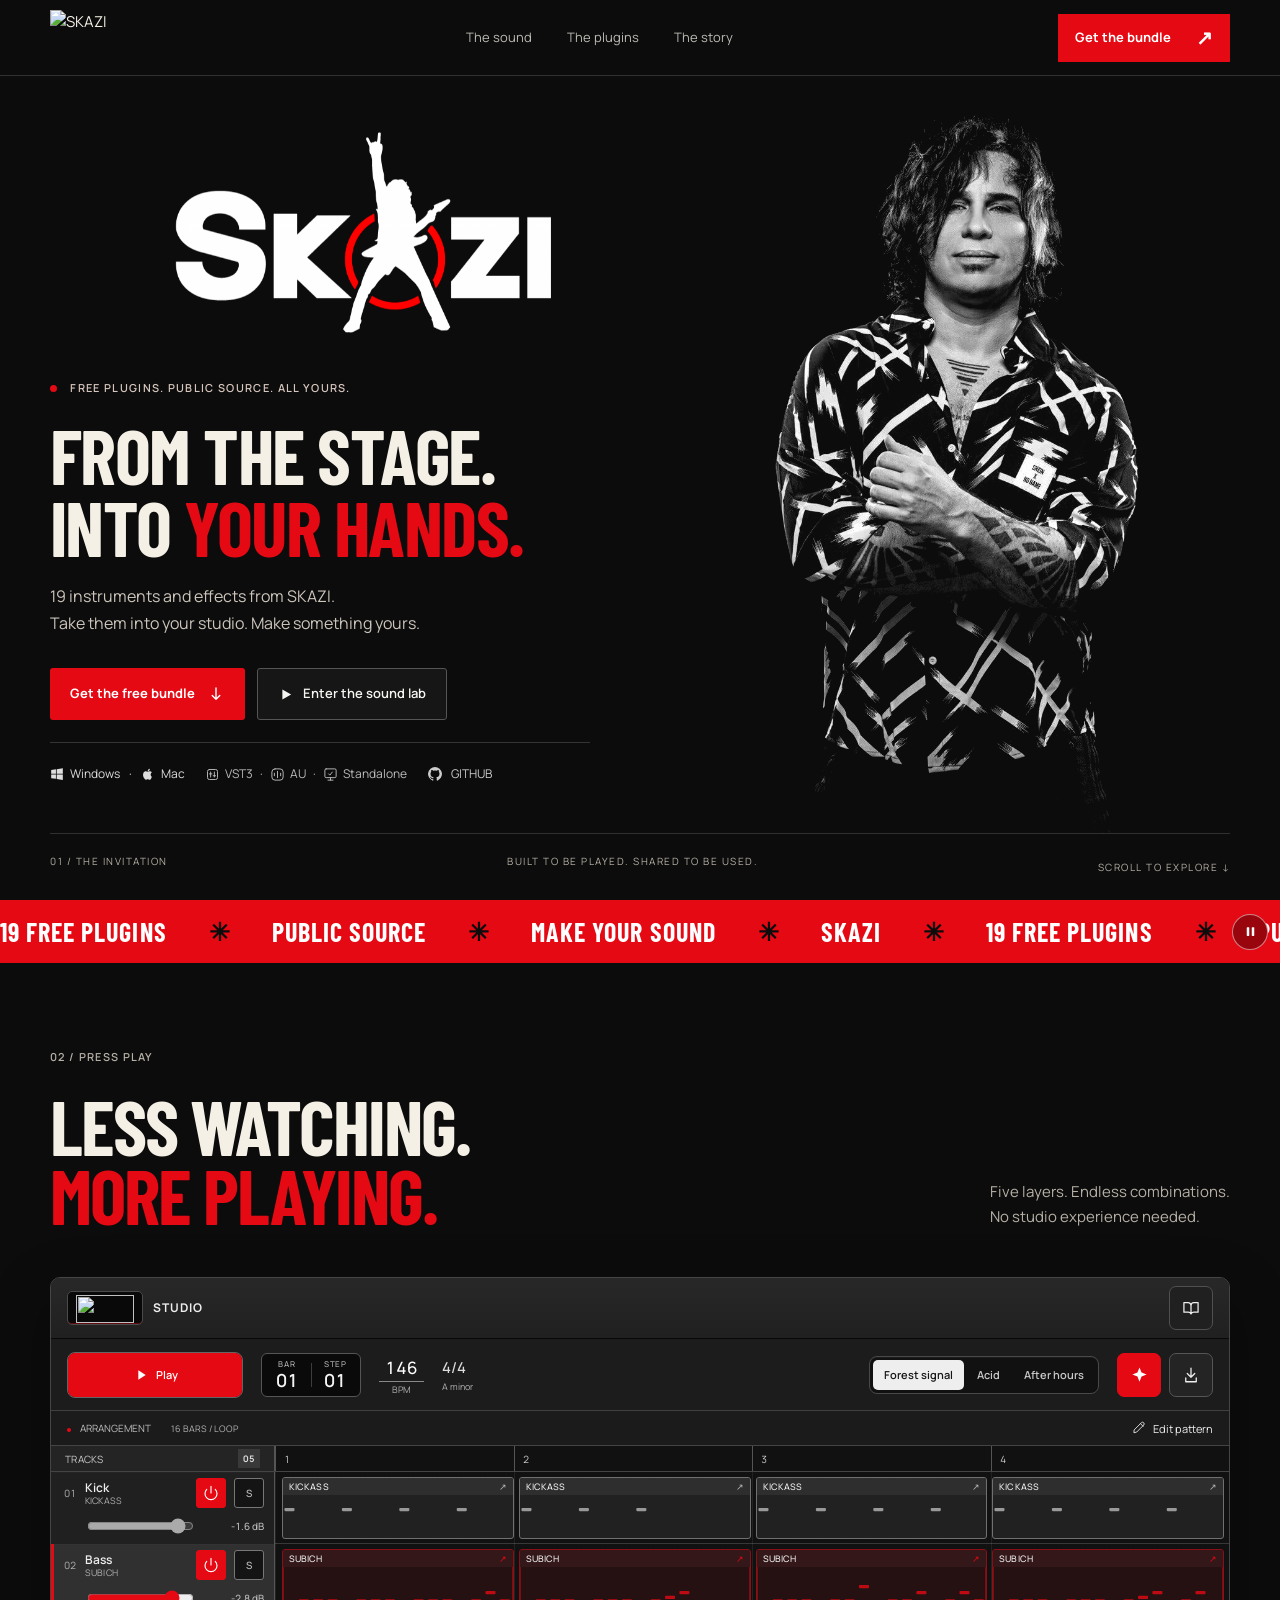
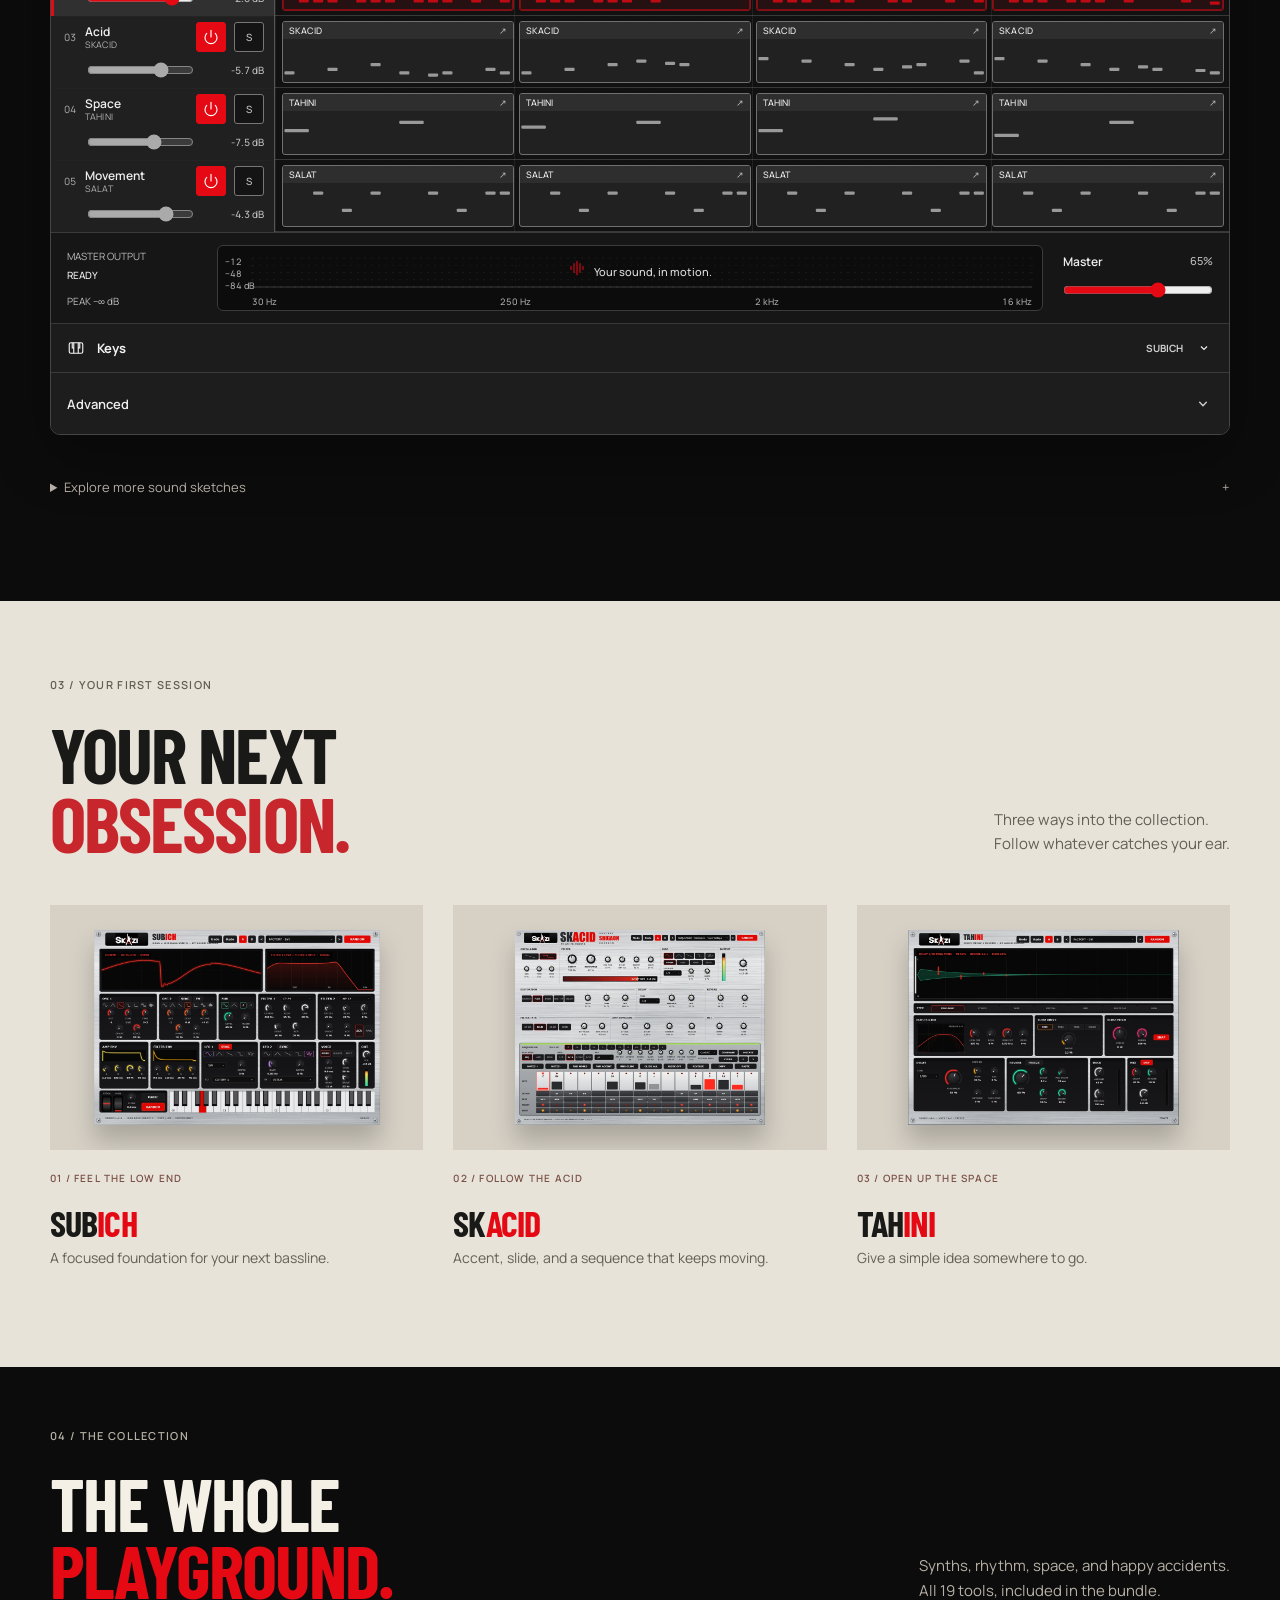
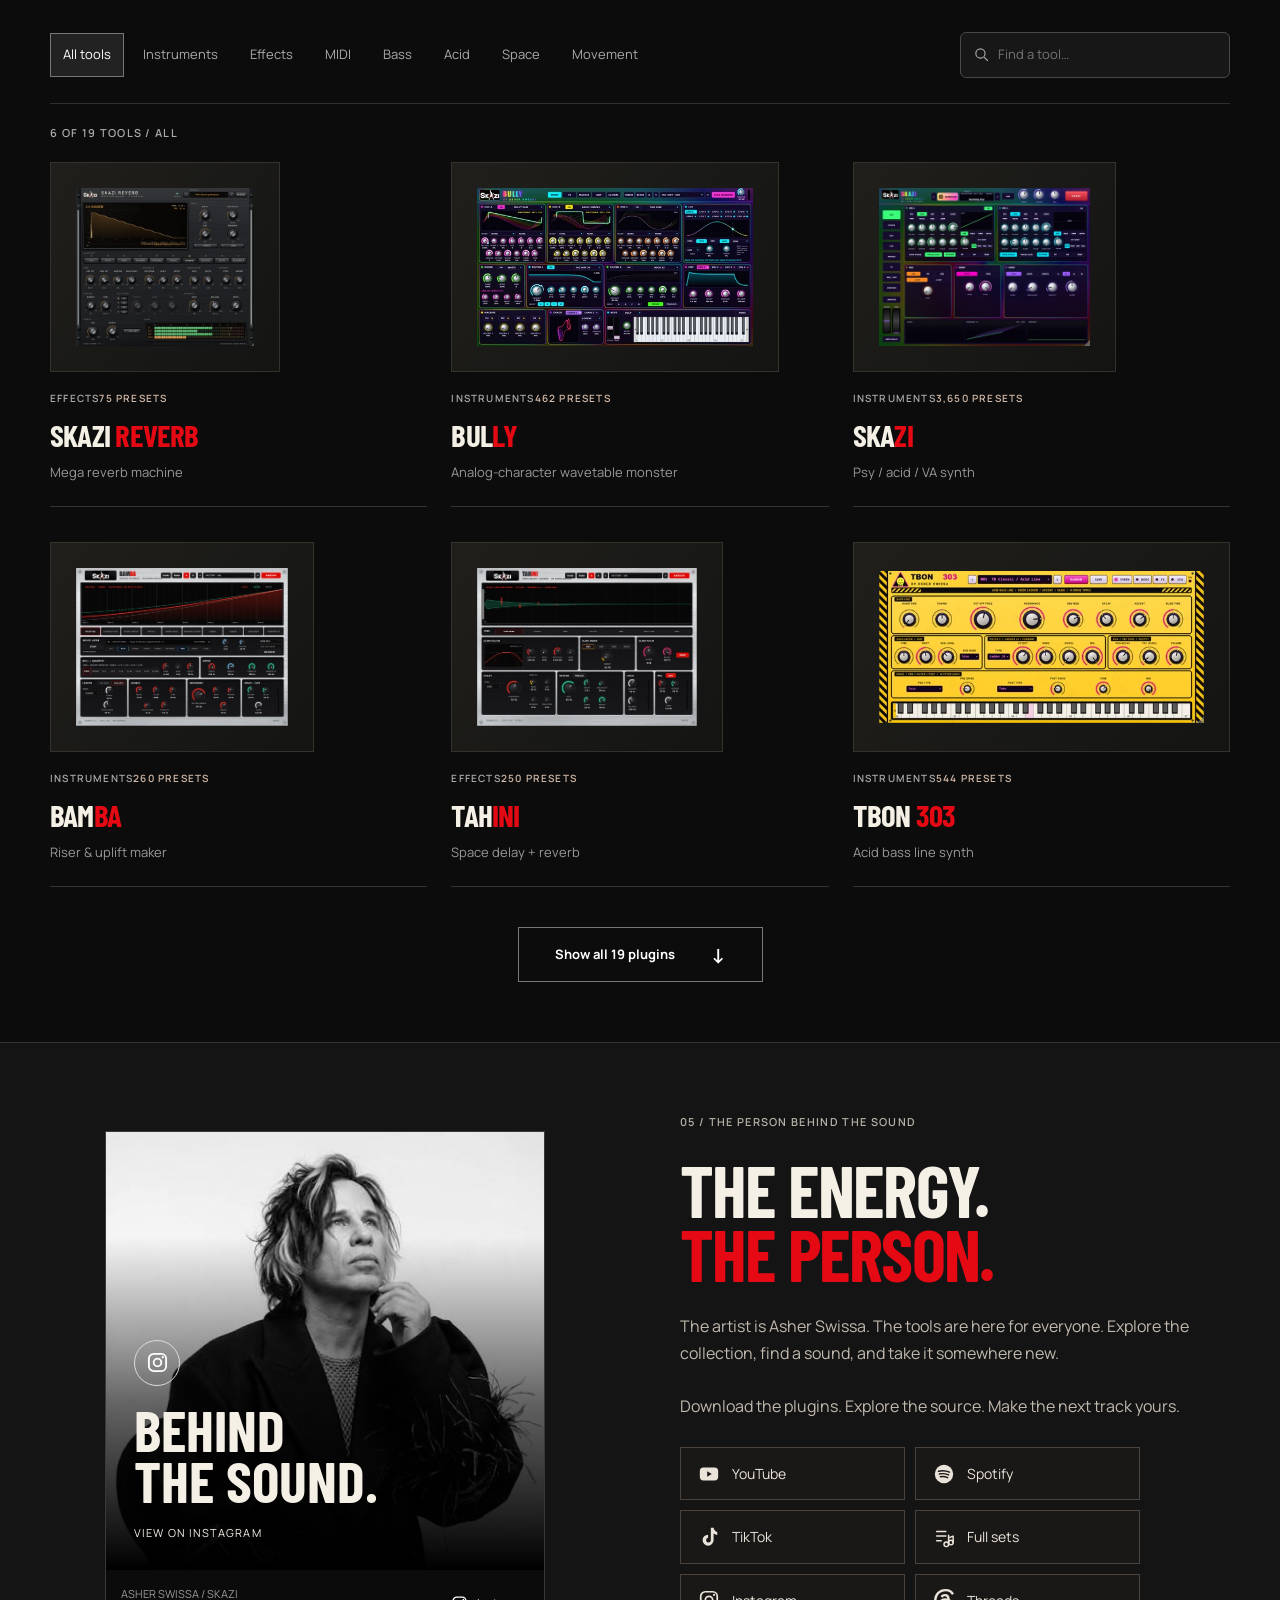
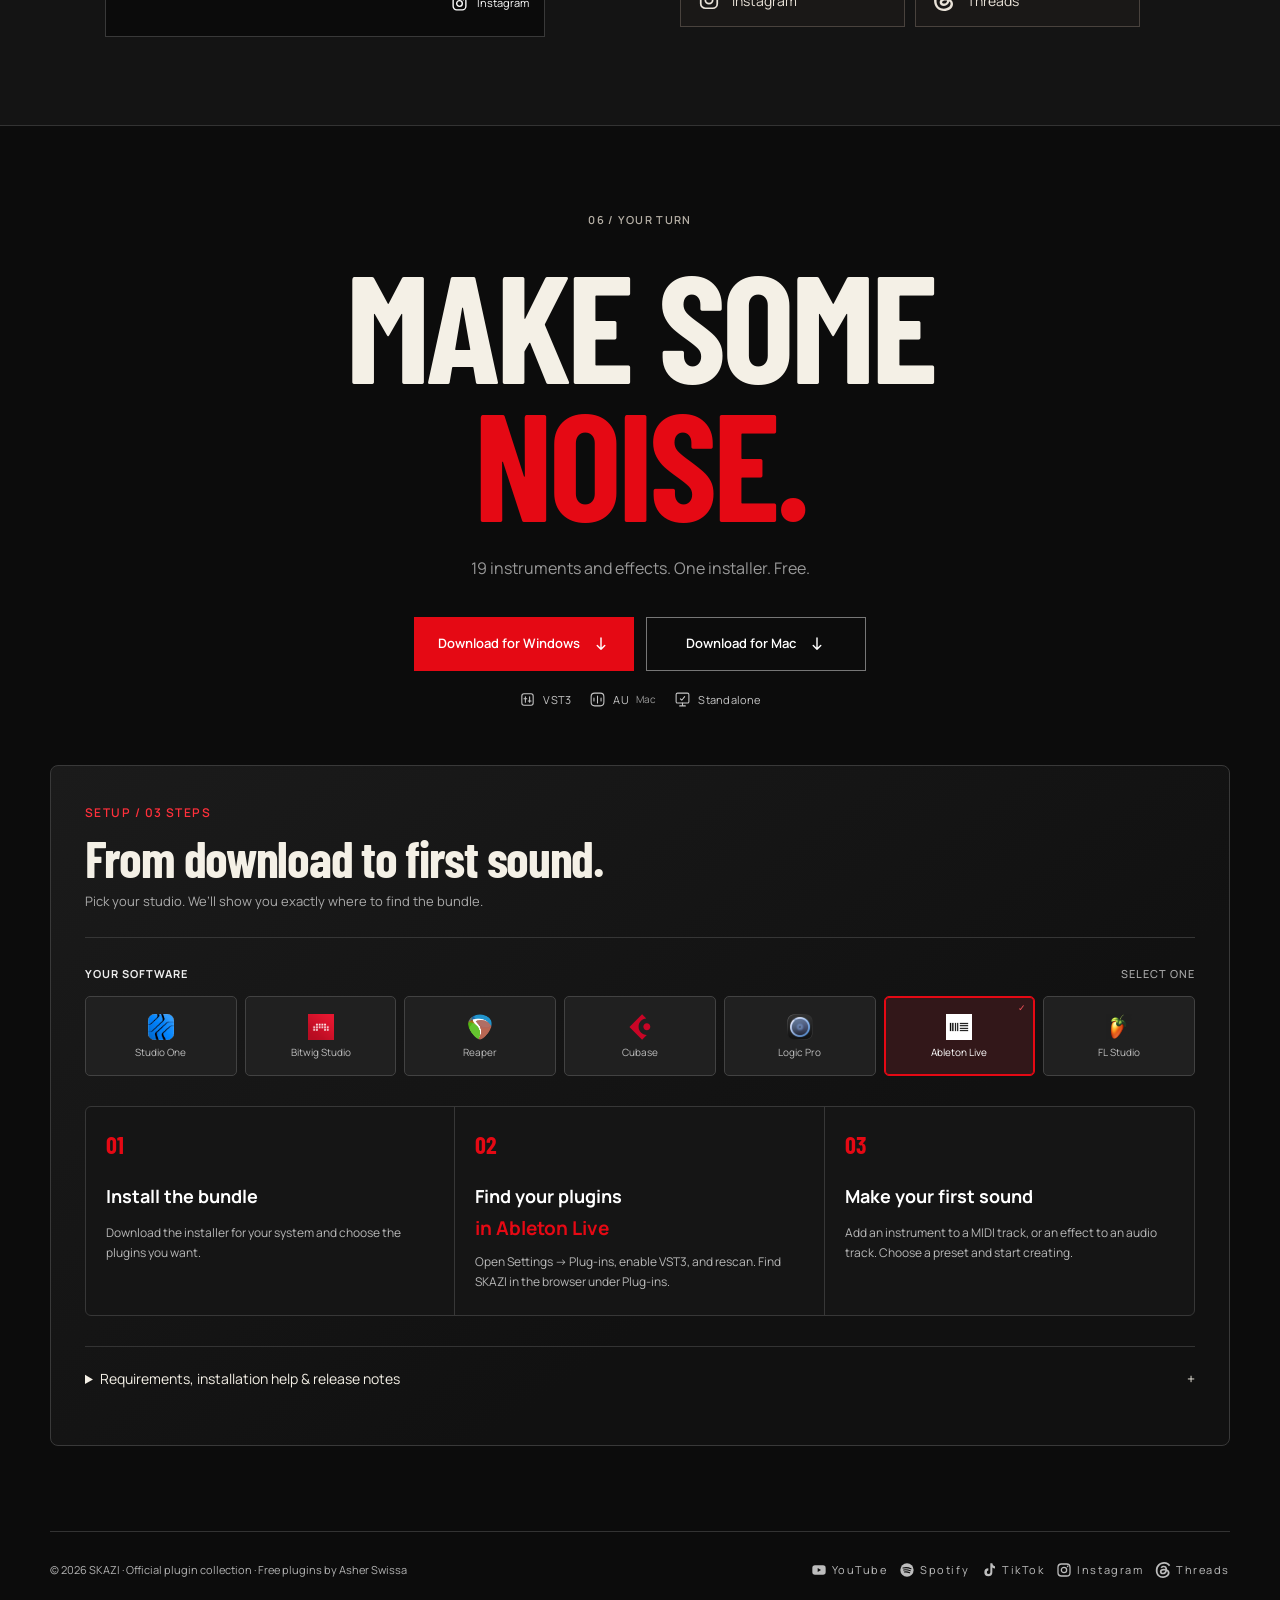
==== commit 722eea20: "Preserve studio edits and fix transport and WAV export" ====
--- a/docs/demo/index.html
+++ b/docs/demo/index.html
@@ -1,7 +1,7 @@
 <!doctype html>
 <html lang="en"><head><meta charset="utf-8"><meta name="viewport" content="width=device-width,initial-scale=1"><title>SKAZI — From the stage. Into your hands.</title><meta name="description" content="Explore the SKAZI collection. Free synths and effects for your next track."><link rel="icon" href="../img/favicon.png"><script>
 (()=>{const html=document.documentElement;try{const intro=new URL(location.href).searchParams.get('intro');const deep=location.hash&&location.hash!=='#'&&location.hash!=='#top';if(intro==='0'||matchMedia('(prefers-reduced-motion: reduce)').matches||(intro!=='1'&&(deep||sessionStorage.getItem('skazi-demo-intro-30'))))return;}catch{}html.classList.add('intro-pending');window.skaziOpeningFailsafe=setTimeout(()=>{html.classList.remove('intro-pending');const overlay=document.getElementById('site-intro');if(overlay)overlay.hidden=true;document.querySelectorAll('body>header,body>main,body>footer,body>.skip').forEach(el=>el.inert=false);},4500);})();
-</script><link rel="stylesheet" href="demo.css?v=23"><link rel="stylesheet" href="direction.css?v=9"><link rel="stylesheet" href="motion.css?v=38"><link rel="stylesheet" href="refined.css?v=12"><link rel="stylesheet" href="workstation.css?v=19"><link rel="stylesheet" href="finish.css?v=31"><link rel="stylesheet" href="polish.css?v=27"><link rel="stylesheet" href="updates.css?v=28"><link rel="stylesheet" href="handoff.css?v=38"><script src="opening.js?v=30" defer></script><script src="native-voices.js?v=42" defer></script><script src="studio-engine.js?v=49" defer></script><script src="demo.js?v=48" defer></script><script src="motion.js?v=38" defer></script><script src="workstation.js?v=39" defer></script><script src="pattern-editor.js?v=39" defer></script><link rel="stylesheet" href="compact-studio.css?v=40"><link rel="stylesheet" href="studio-identity.css?v=45"><link rel="stylesheet" href="studio-keys.css?v=47"><script src="studio-keys.js?v=47" defer></script><link rel="stylesheet" href="studio-rack.css?v=45"><script src="studio-rack.js?v=44" defer></script></head>
+</script><link rel="stylesheet" href="demo.css?v=23"><link rel="stylesheet" href="direction.css?v=9"><link rel="stylesheet" href="motion.css?v=38"><link rel="stylesheet" href="refined.css?v=12"><link rel="stylesheet" href="workstation.css?v=19"><link rel="stylesheet" href="finish.css?v=31"><link rel="stylesheet" href="polish.css?v=27"><link rel="stylesheet" href="updates.css?v=28"><link rel="stylesheet" href="handoff.css?v=38"><script src="opening.js?v=30" defer></script><script src="native-voices.js?v=42" defer></script><script src="studio-engine.js?v=50" defer></script><script src="demo.js?v=50" defer></script><script src="motion.js?v=38" defer></script><script src="workstation.js?v=50" defer></script><script src="pattern-editor.js?v=50" defer></script><link rel="stylesheet" href="compact-studio.css?v=40"><link rel="stylesheet" href="studio-identity.css?v=45"><link rel="stylesheet" href="studio-keys.css?v=47"><script src="studio-keys.js?v=47" defer></script><link rel="stylesheet" href="studio-rack.css?v=45"><script src="studio-rack.js?v=44" defer></script></head>
 <body><div id="site-intro" tabindex="-1" role="dialog" aria-modal="true" aria-label="SKAZI introduction" hidden><div class="intro-mark"><img src="../img/skazi-hero-logo.png" alt="SKAZI" width="1024" height="532"></div><div class="intro-line" aria-hidden="true"></div><button type="button" class="intro-skip">SKIP INTRO</button></div><div class="reading-progress" aria-hidden="true"></div><a class="skip" href="#main">Skip to content</a>
 <header><a href="#" class="brand header-brand-hidden" aria-label="SKAZI, back to top" aria-hidden="true" tabindex="-1"><img src="../img/skazi-logo.png" alt="SKAZI"></a><button class="mobile-menu" id="mobile-menu" aria-expanded="false" aria-controls="main-navigation">Menu</button><nav id="main-navigation" aria-label="Main navigation"><a href="#sound">The sound</a><a href="#collection">The plugins</a><a href="#story">The story</a></nav><a class="button small header-cta-hidden" id="header-download" aria-hidden="true" tabindex="-1" href="#download">Get the bundle <span>↗</span></a></header>
 <main id="main" tabindex="-1"><section class="hero shell" aria-labelledby="hero-title"><div class="hero-wordmark"><img src="../img/skazi-hero-logo.png" alt="SKAZI"></div><div class="hero-art" data-color-portrait><img src="../img/skazi-artist-1280.webp" alt="Asher Swissa, SKAZI"><img src="../img/skazi-artist-1280.webp" class="hero-color-reveal" alt="" aria-hidden="true"><span class="art-caption">ASHER SWISSA — THE STUDIO IS OPEN</span></div><div class="hero-copy"><p class="eyebrow"><i></i> FREE PLUGINS. PUBLIC SOURCE. ALL YOURS.</p><h1 id="hero-title">FROM THE STAGE.<br>INTO <em>YOUR HANDS.</em></h1><p class="intro">19 instruments and effects from SKAZI.<br>Take them into your studio. Make something yours.</p><div class="actions"><a class="button" href="#download">Get the free bundle <svg class="download-icon" viewBox="0 0 24 24" aria-hidden="true"><path d="M12 4v15m-5-5 5 5 5-5"/></svg></a><a class="text-link" href="#sound"><svg viewBox="0 0 24 24" aria-hidden="true"><path d="m7 4 14 8-14 8z"/></svg>Enter the sound lab</a></div><div class="hero-facts"><span class="platform-support"><svg viewBox="0 0 24 24" aria-hidden="true"><path d="M2 5.2 10.2 4v7.4H2zm9.5-1.4L22 2v9.4H11.5zM2 12.9h8.2v7.4L2 19.1zm9.5 0H22v9.4l-10.5-1.8z"/></svg><span>Windows</span><span class="platform-and">·</span><svg viewBox="0 0 24 24" aria-hidden="true"><path d="M16.6 12.8c0-2.4 2-3.6 2.1-3.7-1.1-1.7-2.9-1.9-3.5-1.9-1.5-.2-2.9.8-3.7.8-.7 0-1.9-.8-3.2-.8-1.6 0-3.1 1-4 2.5-1.7 3-.5 7.3 1.2 9.7.8 1.1 1.7 2.4 2.9 2.4s1.6-.8 3.1-.8 1.8.8 3.1.8 2.1-1.1 2.8-2.3c.8-1.3 1.2-2.6 1.3-2.7-.1 0-2.1-.8-2.1-4zM14.2 5.9c.7-.8 1.1-1.8 1-2.9-.9 0-2 .6-2.7 1.4-.6.7-1.1 1.7-1 2.8 1 .1 2-.5 2.7-1.3z"/></svg><span>Mac</span></span><span class="format-support"><span><svg viewBox="0 0 24 24" aria-hidden="true"><rect x="4" y="4" width="16" height="16" rx="3"/><path d="M9 8v8m6-8v8M7 11h4m2 3h4"/></svg>VST3</span><span aria-hidden="true">·</span><span><svg viewBox="0 0 24 24" aria-hidden="true"><rect x="3" y="3" width="18" height="18" rx="5"/><path d="M7 10v4m5-7v10m5-7v4"/></svg>AU</span><span aria-hidden="true">·</span><span><svg viewBox="0 0 24 24" aria-hidden="true"><rect x="3" y="3" width="18" height="14" rx="2"/><path d="M8 21h8m-4-4v4m-3-10 2 2 4-5"/></svg>Standalone</span></span><a href="https://github.com/slazoasher/skazi-bundle" target="_blank" rel="noopener"><svg viewBox="0 0 24 24" aria-hidden="true"><path d="M12 1.5a10.5 10.5 0 0 0-3.32 20.46c.53.1.72-.23.72-.51v-1.79c-2.93.64-3.55-1.25-3.55-1.25-.48-1.21-1.17-1.53-1.17-1.53-.96-.66.07-.64.07-.64 1.06.08 1.62 1.09 1.62 1.09.94 1.61 2.46 1.14 3.06.87.09-.68.37-1.14.67-1.4-2.34-.27-4.8-1.17-4.8-5.19 0-1.15.41-2.09 1.08-2.82-.11-.27-.47-1.34.1-2.79 0 0 .88-.28 2.89 1.08a10.1 10.1 0 0 1 5.26 0c2.01-1.36 2.89-1.08 2.89-1.08.57 1.45.21 2.52.1 2.79.67.73 1.08 1.67 1.08 2.82 0 4.03-2.47 4.92-4.82 5.18.38.33.72.97.72 1.96v2.7c0 .28.19.61.73.51A10.5 10.5 0 0 0 12 1.5z"/></svg>GITHUB</a></div></div><div class="hero-foot"><span>01 / THE INVITATION</span><span>BUILT TO BE PLAYED. SHARED TO BE USED.</span><a href="#sound">SCROLL TO EXPLORE ↓</a></div></section><div class="ticker" aria-label="19 free plugins. Public source. Make your sound with SKAZI."><span>19 FREE PLUGINS</span>✳<span>PUBLIC SOURCE</span>✳<span>MAKE YOUR SOUND</span>✳<span>SKAZI</span>✳</div>
@@ -12,4 +12,4 @@
 <section class="story-section" id="story"><div class="shell story"><div class="video-card"><div id="video-placeholder" data-color-portrait><img src="../img/skazi-story-portrait.png" alt="Asher Swissa, SKAZI, in a black coat" loading="lazy" width="447" height="447"><img class="story-color-reveal" src="../img/skazi-story-portrait.png" alt="" aria-hidden="true" loading="lazy" width="447" height="447"><a class="instagram-poster" href="https://www.instagram.com/p/De4S-hiNfsQ/" target="_blank" rel="noopener"><span class="round-play instagram-icon" aria-hidden="true"><svg viewBox="0 0 24 24" aria-hidden="true"><rect x="3" y="3" width="18" height="18" rx="5" class="icon-outline"/><circle cx="12" cy="12" r="4" class="icon-outline"/><circle cx="17.5" cy="6.5" r="1.2"/></svg></span><strong>BEHIND<br>THE SOUND.</strong><span>VIEW ON INSTAGRAM</span></a></div><div class="video-footer"><span>ASHER SWISSA / SKAZI</span><a href="https://www.instagram.com/p/De4S-hiNfsQ/" target="_blank" rel="noopener"><svg viewBox="0 0 24 24" aria-hidden="true"><rect x="3" y="3" width="18" height="18" rx="5" class="icon-outline"/><circle cx="12" cy="12" r="4" class="icon-outline"/><circle cx="17.5" cy="6.5" r="1.2"/></svg><span>Instagram</span></a></div></div><div class="story-copy"><p class="eyebrow">05 / THE PERSON BEHIND THE SOUND</p><h2>THE ENERGY.<br><em>THE PERSON.</em></h2><p>The artist is Asher Swissa. The tools are here for everyone. Explore the collection, find a sound, and take it somewhere new.</p><p>Download the plugins. Explore the source. Make the next track yours.</p><nav class="artist-socials" aria-label="SKAZI personal pages"><a href="https://www.youtube.com/user/DJSkaziOfficial" target="_blank" rel="noopener noreferrer" aria-label="Watch on YouTube"><svg viewBox="0 0 24 24" aria-hidden="true"><rect x="2" y="5" width="20" height="14" rx="4"/><path d="m10 9 5 3-5 3z" class="icon-cutout"/></svg><span>YouTube</span></a><a href="https://open.spotify.com/artist/4ZLrfqX4cxTrthF8AILMAM" target="_blank" rel="noopener noreferrer" aria-label="Listen on Spotify"><svg viewBox="0 0 24 24" aria-hidden="true"><circle cx="12" cy="12" r="10"/><path d="M6 9c4-1 8-.7 12 1M7 12c3-.8 6-.5 10 1M8 15c3-.5 5-.3 8 1" class="icon-stroke"/></svg><span>Spotify</span></a><a href="https://www.tiktok.com/@djskazi" target="_blank" rel="noopener noreferrer" aria-label="Follow on TikTok"><svg viewBox="0 0 24 24" aria-hidden="true"><path d="M14 2h3c.4 2.6 2 4.2 4 4.5v3.3a10 10 0 0 1-4-1.5v7.2a6 6 0 1 1-6-6v3.4a2.6 2.6 0 1 0 3 2.6z"/></svg><span>TikTok</span></a><a href="https://www.youtube.com/playlist?list=PL9AD2B5FEE402D9B8" target="_blank" rel="noopener noreferrer" aria-label="Watch full sets on YouTube"><svg viewBox="0 0 24 24" aria-hidden="true"><path d="M4 6h10M4 11h10M4 16h5m8-6v10m0-7 5-2v7"/><circle cx="14.5" cy="20" r="2.5"/><circle cx="19.5" cy="18" r="2.5"/></svg><span>Full sets</span></a><a href="https://www.instagram.com/skazi_asher/" target="_blank" rel="noopener noreferrer" aria-label="Follow on Instagram"><svg viewBox="0 0 24 24" aria-hidden="true"><rect x="3" y="3" width="18" height="18" rx="5" class="icon-outline"/><circle cx="12" cy="12" r="4" class="icon-outline"/><circle cx="17.5" cy="6.5" r="1.2"/></svg><span>Instagram</span></a><a href="https://www.threads.com/@skazi_asher" target="_blank" rel="noopener noreferrer" aria-label="Follow on Threads"><svg viewBox="0 0 24 24" aria-hidden="true"><path d="M18.263 11.097c-.03-3.486-1.92-5.586-5.111-5.586-2.13 0-3.922.963-4.863 2.499l2.062 1.438c.535-.843 1.272-1.543 2.628-1.543 1.528 0 2.318.85 2.544 2.431a15 15 0 0 0-2.236-.173c-4.125 0-6.068 1.867-6.068 4.336s1.943 3.99 4.804 3.99c3.139 0 5.013-2.115 5.781-4.735.798.361 1.348 1.204 1.348 2.47 0 3.387-3.907 5.232-7.22 5.232-4.885 0-8.077-3.207-8.077-8.424 0-6.392 4.223-10.487 9.9-10.487 3.808 0 5.69 1.671 6.97 3.914l2.108-1.475C21.44 2.078 18.331 0 13.663 0 6.227 0 1.168 5.277 1.168 12.934c0 7 4.953 11.066 10.856 11.066 4.878 0 9.809-2.846 9.809-7.716 0-2.545-1.46-4.231-3.569-5.187m-6.33 4.855c-1.077 0-2.026-.512-2.026-1.453 0-1.483 1.822-1.934 3.606-1.934.678 0 1.34.045 1.927.173-.422 1.927-1.671 3.215-3.508 3.214Z"/></svg><span>Threads</span></a></nav></div></div></section>
 <section class="shell section download" id="download"><p class="eyebrow">06 / YOUR TURN</p><h2>MAKE SOME<br><em>NOISE.</em></h2><p>19 instruments and effects. One installer. Free.</p><div class="download-options"><a class="button" id="windows-download" target="_blank" rel="noopener noreferrer" href="https://github.com/slazoasher/skazi-bundle/releases/latest/download/SKAZI.Bundle.Setup.exe">Download for Windows <svg class="download-icon" viewBox="0 0 24 24" aria-hidden="true"><path d="M12 4v15m-5-5 5 5 5-5"/></svg></a><a class="button outline" href="https://github.com/slazoasher/skazi-bundle/releases/latest/download/SKAZI.Bundle.pkg">Download for Mac <svg class="download-icon" viewBox="0 0 24 24" aria-hidden="true"><path d="M12 4v15m-5-5 5 5 5-5"/></svg></a></div><div class="download-formats format-support" role="group" aria-label="Available formats"><span><svg viewBox="0 0 24 24" aria-hidden="true"><rect x="4" y="4" width="16" height="16" rx="3"/><path d="M9 8v8m6-8v8M7 11h4m2 3h4"/></svg>VST3</span><span><svg viewBox="0 0 24 24" aria-hidden="true"><rect x="3" y="3" width="18" height="18" rx="5"/><path d="M7 10v4m5-7v10m5-7v4"/></svg>AU <small>Mac</small></span><span><svg viewBox="0 0 24 24" aria-hidden="true"><rect x="3" y="3" width="18" height="14" rx="2"/><path d="M8 21h8m-4-4v4m-3-10 2 2 4-5"/></svg>Standalone</span></div><div class="windows-note" id="windows-note" role="status" hidden><b>Windows installer note</b><p>The installer is not code-signed yet. Windows may show “Windows protected your PC”. Select <strong>More info → Run anyway</strong> to continue.</p><button type="button" aria-label="Dismiss Windows installer note">×</button></div><div class="getting-started" id="install-guide"><div class="start-heading"><span class="micro">SETUP / 03 STEPS</span><h3>From download to first sound.</h3><p>Pick your studio. We’ll show you exactly where to find the bundle.</p></div><p class="daw-choice-label">YOUR SOFTWARE <span>SELECT ONE</span></p><div class="daw-choices" role="group" aria-label="Choose your music software"><button data-daw="Studio One" aria-pressed="false"><img src="../img/daw-studio-one.webp" alt="" loading="lazy"><span>Studio One</span><i aria-hidden="true">✓</i></button><button data-daw="Bitwig Studio" aria-pressed="false"><img src="../img/daw-bitwig.png" alt="" loading="lazy"><span>Bitwig Studio</span><i aria-hidden="true">✓</i></button><button data-daw="Reaper" aria-pressed="false"><img src="../img/daw-reaper-mark.png" alt="" loading="lazy"><span>Reaper</span><i aria-hidden="true">✓</i></button><button data-daw="Cubase" aria-pressed="false"><img src="../img/daw-cubase.svg" alt="" loading="lazy"><span>Cubase</span><i aria-hidden="true">✓</i></button><button data-daw="Logic Pro" aria-pressed="false"><img src="../img/daw-logic-pro.png" alt="" loading="lazy"><span>Logic Pro</span><i aria-hidden="true">✓</i></button><button data-daw="Ableton Live" aria-pressed="true"><img src="../img/daw-ableton.png" alt="" loading="lazy"><span>Ableton Live</span><i aria-hidden="true">✓</i></button><button data-daw="FL Studio" aria-pressed="false"><img src="../img/daw-fl-studio.ico" alt="" loading="lazy"><span>FL Studio</span><i aria-hidden="true">✓</i></button></div><div class="steps"><div><b>01</b><h4>Install the bundle</h4><p>Download the installer for your system and choose the plugins you want.</p></div><div><b>02</b><h4>Find your plugins <span id="selected-daw">in Ableton Live</span></h4><p id="daw-help" aria-live="polite"></p></div><div><b>03</b><h4>Make your first sound</h4><p>Add an instrument to a MIDI track, or an effect to an audio track. Choose a preset and start creating.</p></div></div><details><summary>Requirements, installation help & release notes <span>+</span></summary><p>Windows 10/11 (64 bit) · macOS 10.13+ · Intel and Apple Silicon. See the latest release notes for requirements and installer details.</p><a href="https://github.com/slazoasher/skazi-bundle/releases/latest" target="_blank" rel="noopener">Open the latest installer details ↗</a><a href="https://github.com/slazoasher/skazi-bundle/releases" target="_blank" rel="noopener">Read release notes ↗</a></details></div></section></main>
 <footer class="shell"><div class="footer-meta"><p class="footer-credit">© 2026 SKAZI · Official plugin collection · Free plugins by Asher Swissa</p></div><nav class="footer-socials" aria-label="Follow SKAZI"><a href="https://www.youtube.com/user/DJSkaziOfficial" target="_blank" rel="noopener noreferrer" aria-label="SKAZI on YouTube" title="YouTube"><svg viewBox="0 0 24 24" aria-hidden="true"><rect x="2" y="5" width="20" height="14" rx="4"/><path d="m10 9 5 3-5 3z" class="icon-cutout"/></svg><span>YouTube</span></a><a href="https://open.spotify.com/artist/4ZLrfqX4cxTrthF8AILMAM" target="_blank" rel="noopener noreferrer" aria-label="SKAZI on Spotify" title="Spotify"><svg viewBox="0 0 24 24" aria-hidden="true"><circle cx="12" cy="12" r="10"/><path d="M6 9c4-1 8-.7 12 1M7 12c3-.8 6-.5 10 1M8 15c3-.5 5-.3 8 1" class="icon-stroke"/></svg><span>Spotify</span></a><a href="https://www.tiktok.com/@djskazi" target="_blank" rel="noopener noreferrer" aria-label="SKAZI on TikTok" title="TikTok"><svg viewBox="0 0 24 24" aria-hidden="true"><path d="M14 2h3c.4 2.6 2 4.2 4 4.5v3.3a10 10 0 0 1-4-1.5v7.2a6 6 0 1 1-6-6v3.4a2.6 2.6 0 1 0 3 2.6z"/></svg><span>TikTok</span></a><a href="https://www.instagram.com/skazi_asher/" target="_blank" rel="noopener noreferrer" aria-label="SKAZI on Instagram" title="Instagram"><svg viewBox="0 0 24 24" aria-hidden="true"><rect x="3" y="3" width="18" height="18" rx="5" class="icon-outline"/><circle cx="12" cy="12" r="4" class="icon-outline"/><circle cx="17.5" cy="6.5" r="1.2"/></svg><span>Instagram</span></a><a href="https://www.threads.com/@skazi_asher" target="_blank" rel="noopener noreferrer" aria-label="SKAZI on Threads" title="Threads"><svg viewBox="0 0 24 24" aria-hidden="true"><path d="M18.263 11.097c-.03-3.486-1.92-5.586-5.111-5.586-2.13 0-3.922.963-4.863 2.499l2.062 1.438c.535-.843 1.272-1.543 2.628-1.543 1.528 0 2.318.85 2.544 2.431a15 15 0 0 0-2.236-.173c-4.125 0-6.068 1.867-6.068 4.336s1.943 3.99 4.804 3.99c3.139 0 5.013-2.115 5.781-4.735.798.361 1.348 1.204 1.348 2.47 0 3.387-3.907 5.232-7.22 5.232-4.885 0-8.077-3.207-8.077-8.424 0-6.392 4.223-10.487 9.9-10.487 3.808 0 5.69 1.671 6.97 3.914l2.108-1.475C21.44 2.078 18.331 0 13.663 0 6.227 0 1.168 5.277 1.168 12.934c0 7 4.953 11.066 10.856 11.066 4.878 0 9.809-2.846 9.809-7.716 0-2.545-1.46-4.231-3.569-5.187m-6.33 4.855c-1.077 0-2.026-.512-2.026-1.453 0-1.483 1.822-1.934 3.606-1.934.678 0 1.34.045 1.927.173-.422 1.927-1.671 3.215-3.508 3.214Z"/></svg><span>Threads</span></a></nav></footer><dialog id="plugin-dialog" aria-labelledby="plugin-title"><button id="close-dialog" class="close" aria-label="Close plugin details">×</button><div id="plugin-details"></div></dialog>
-<script src="compact-studio.js?v=39" defer></script></body></html>
+<script src="compact-studio.js?v=50" defer></script></body></html>
